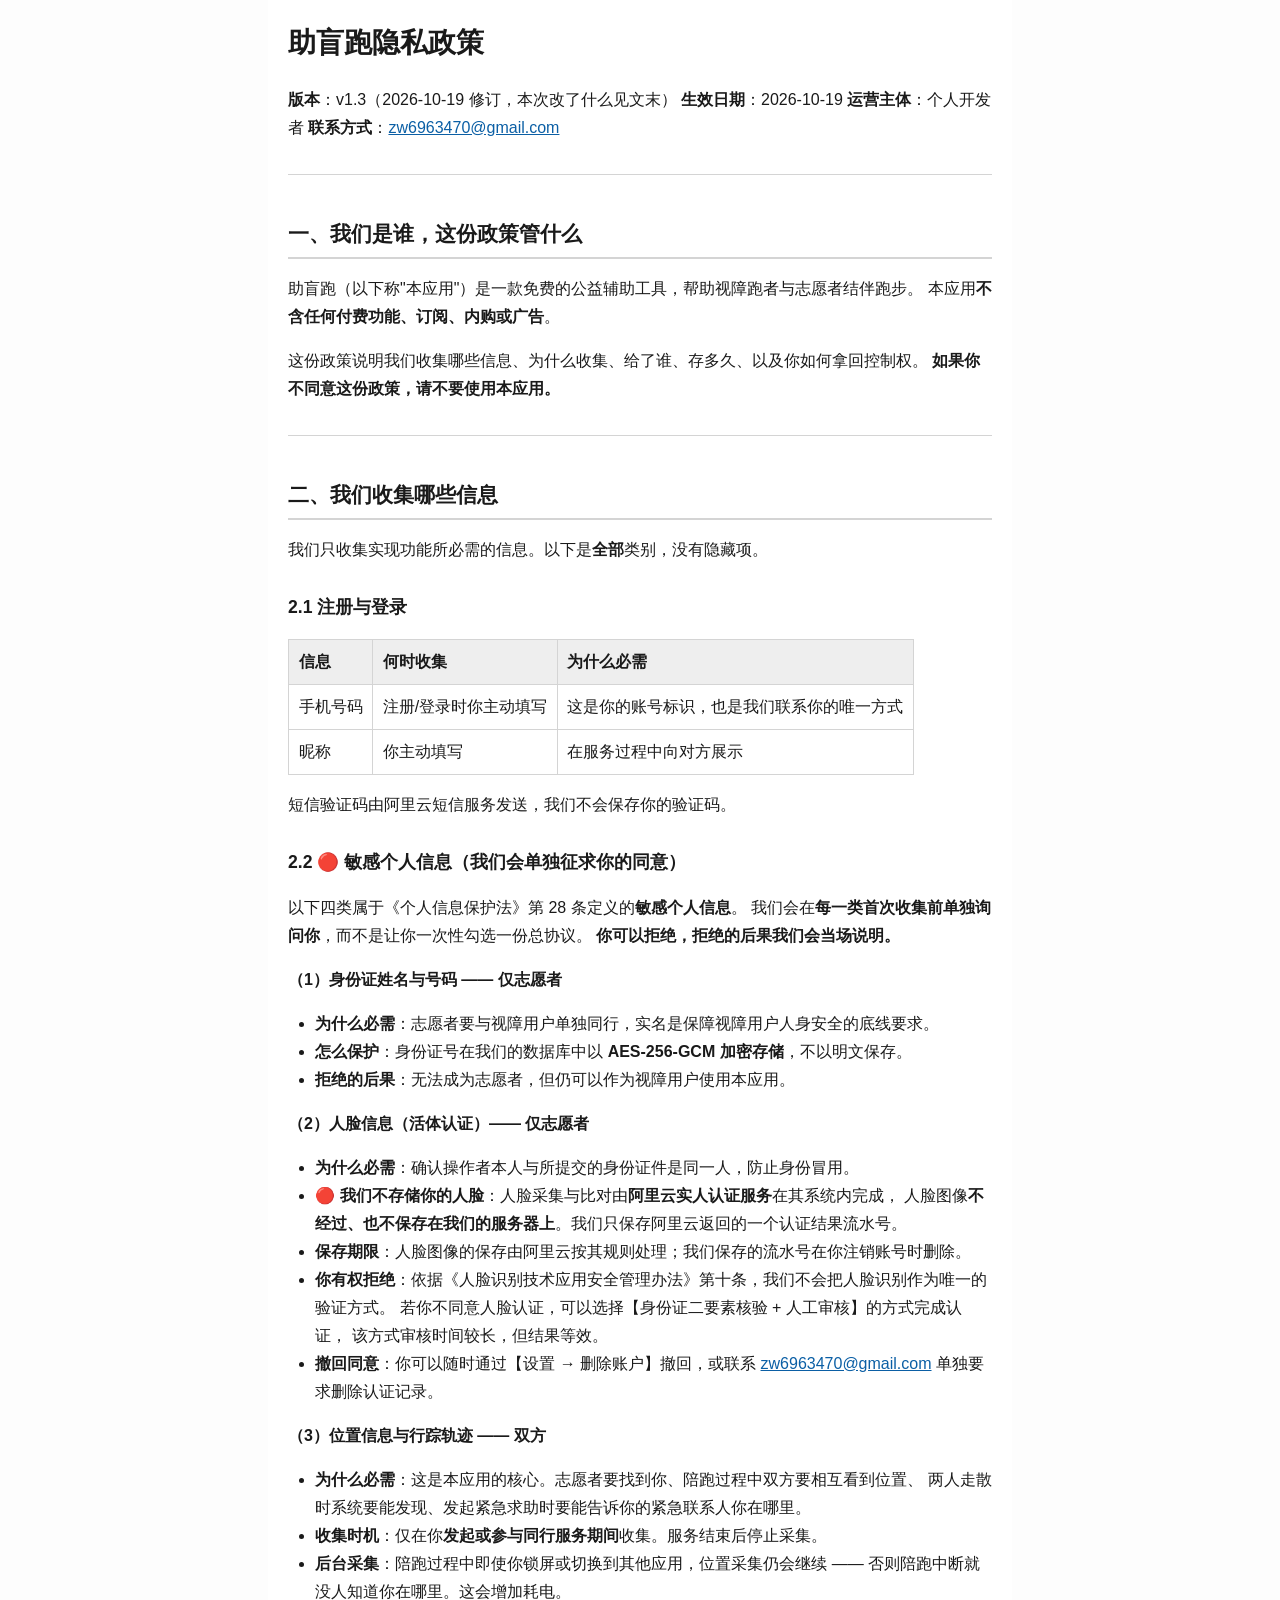
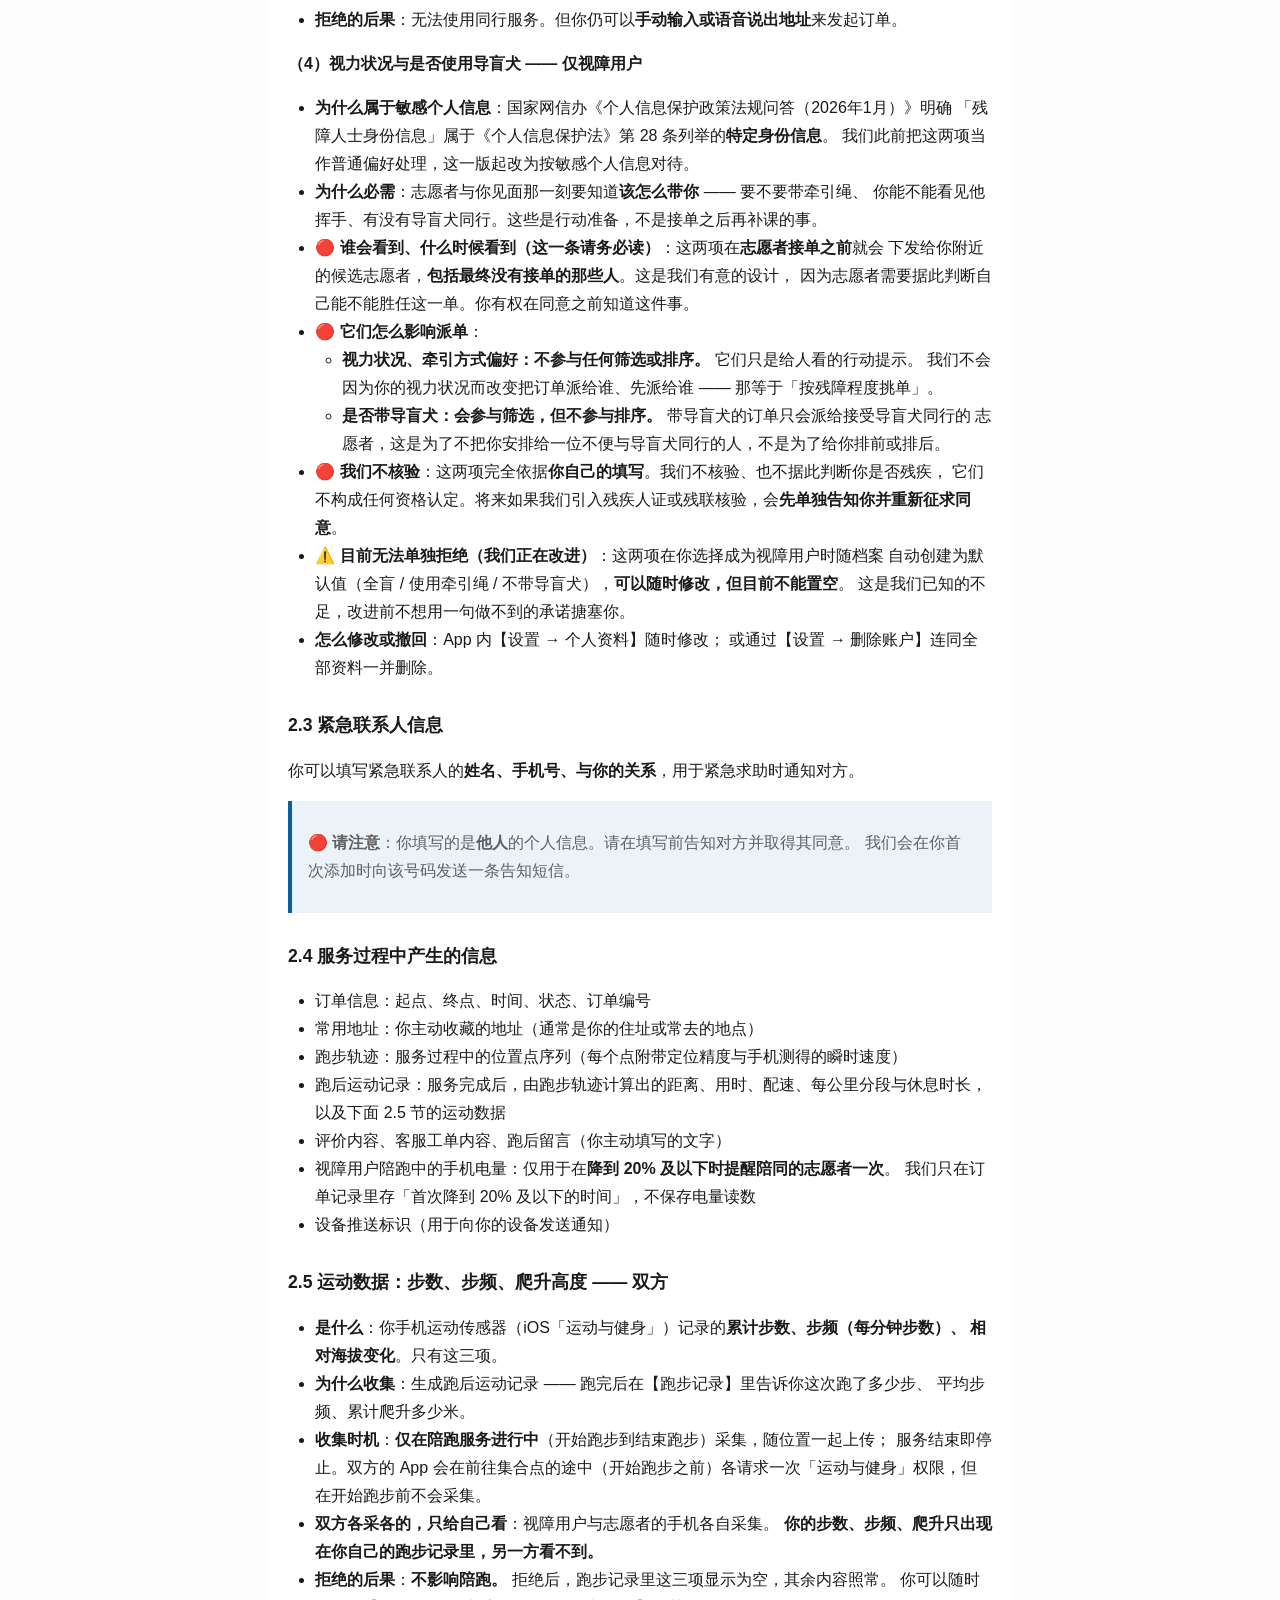
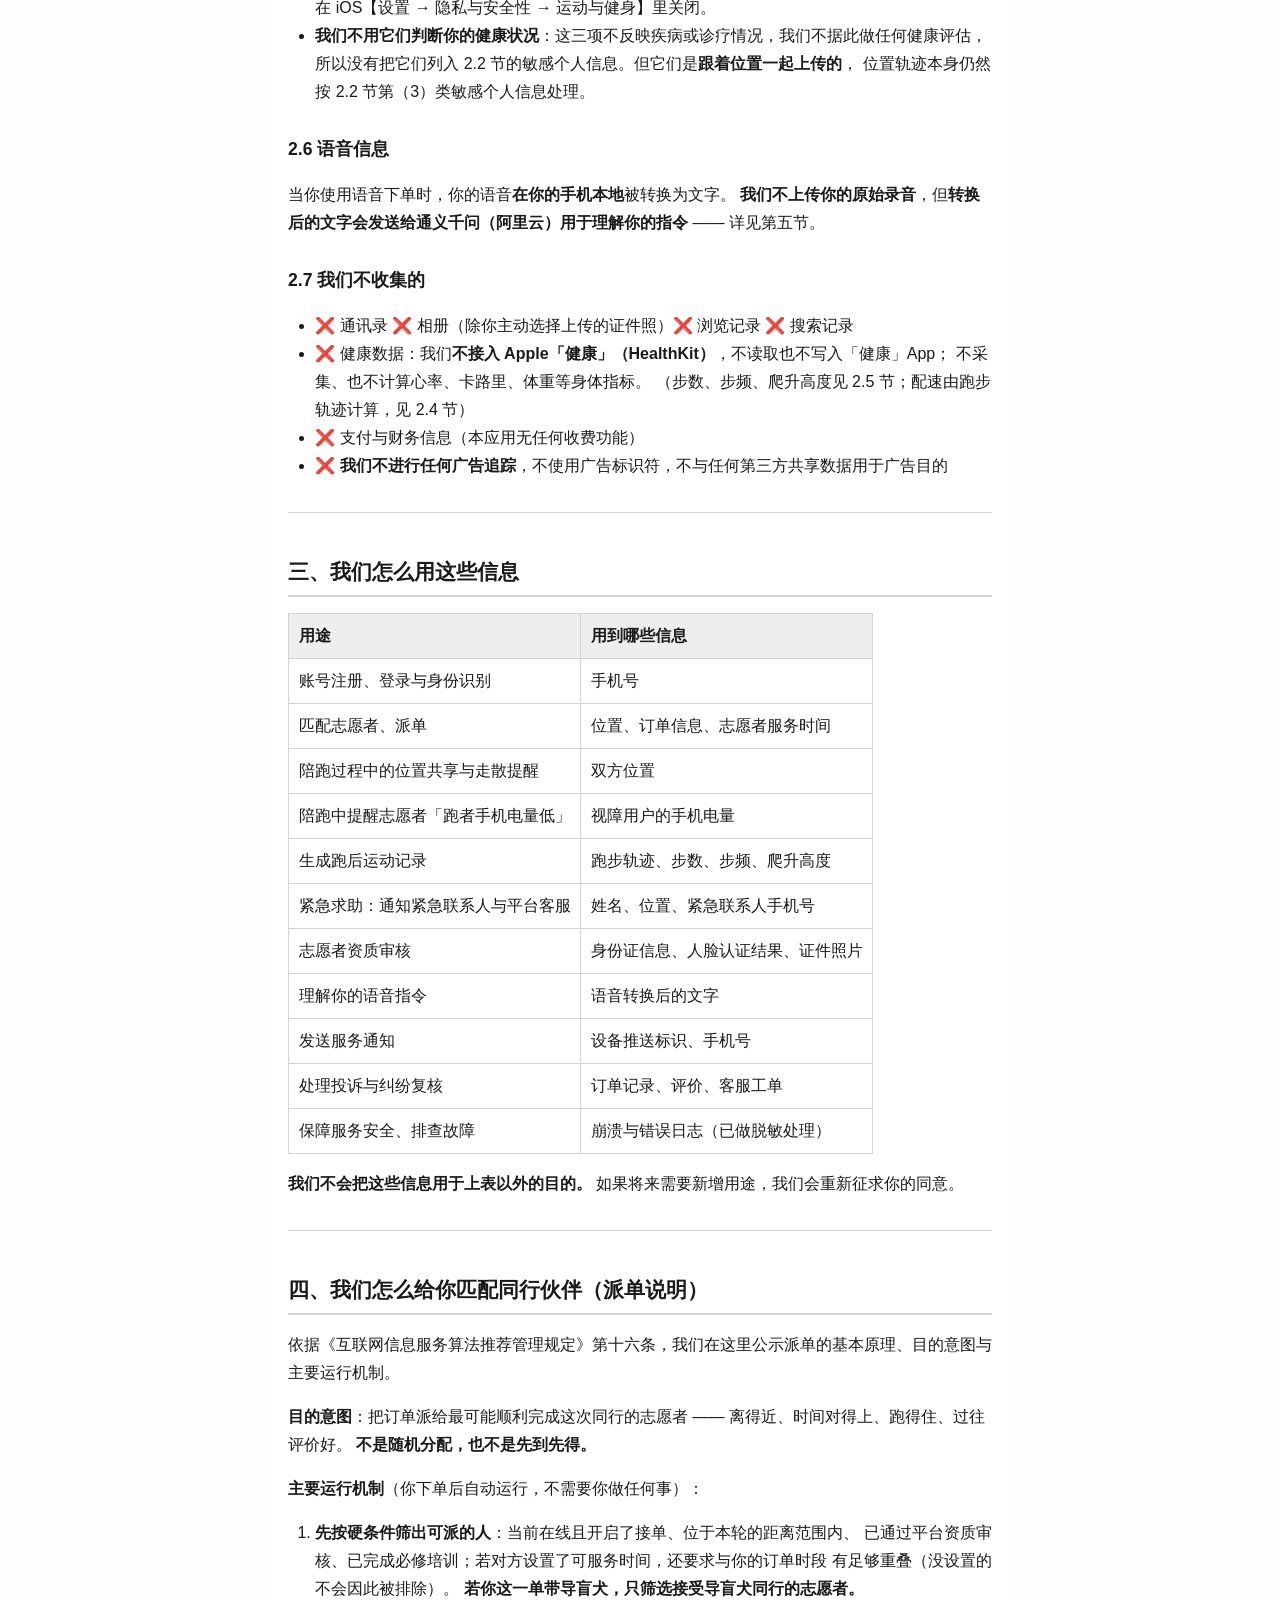
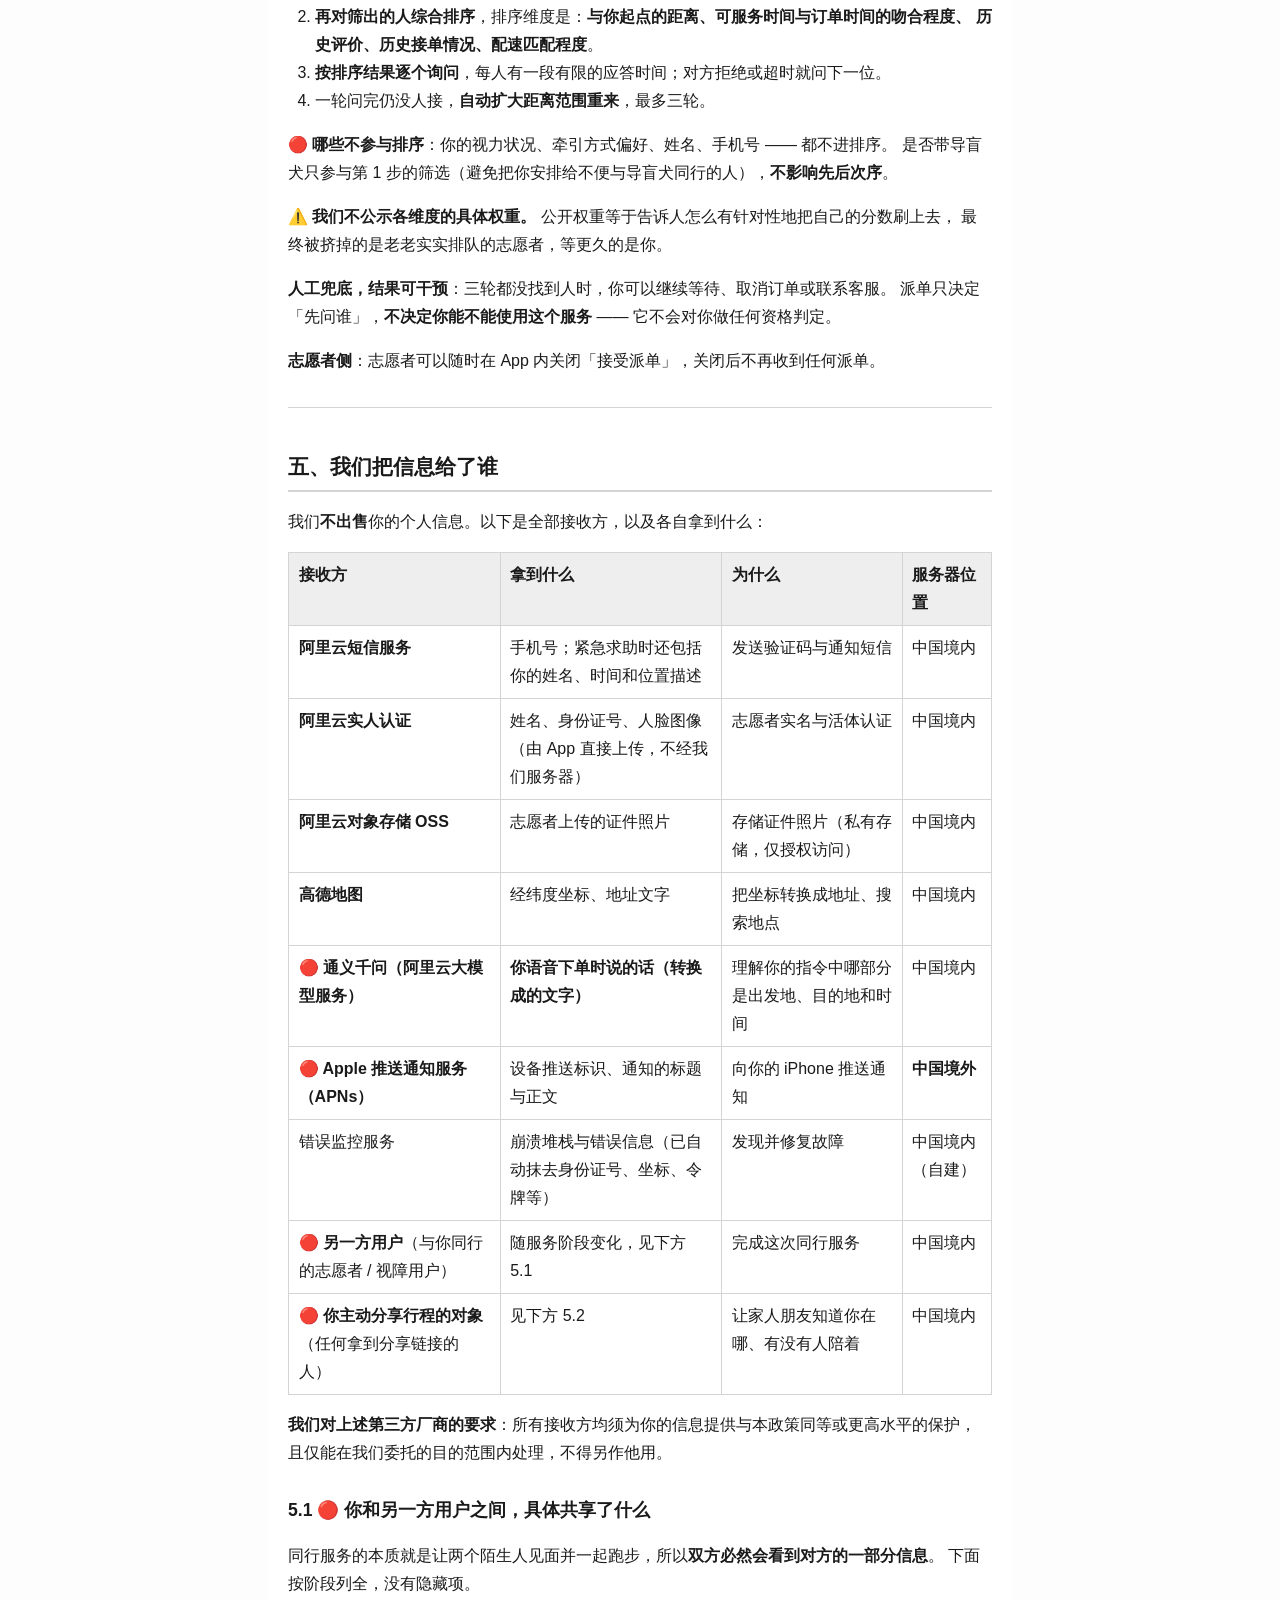
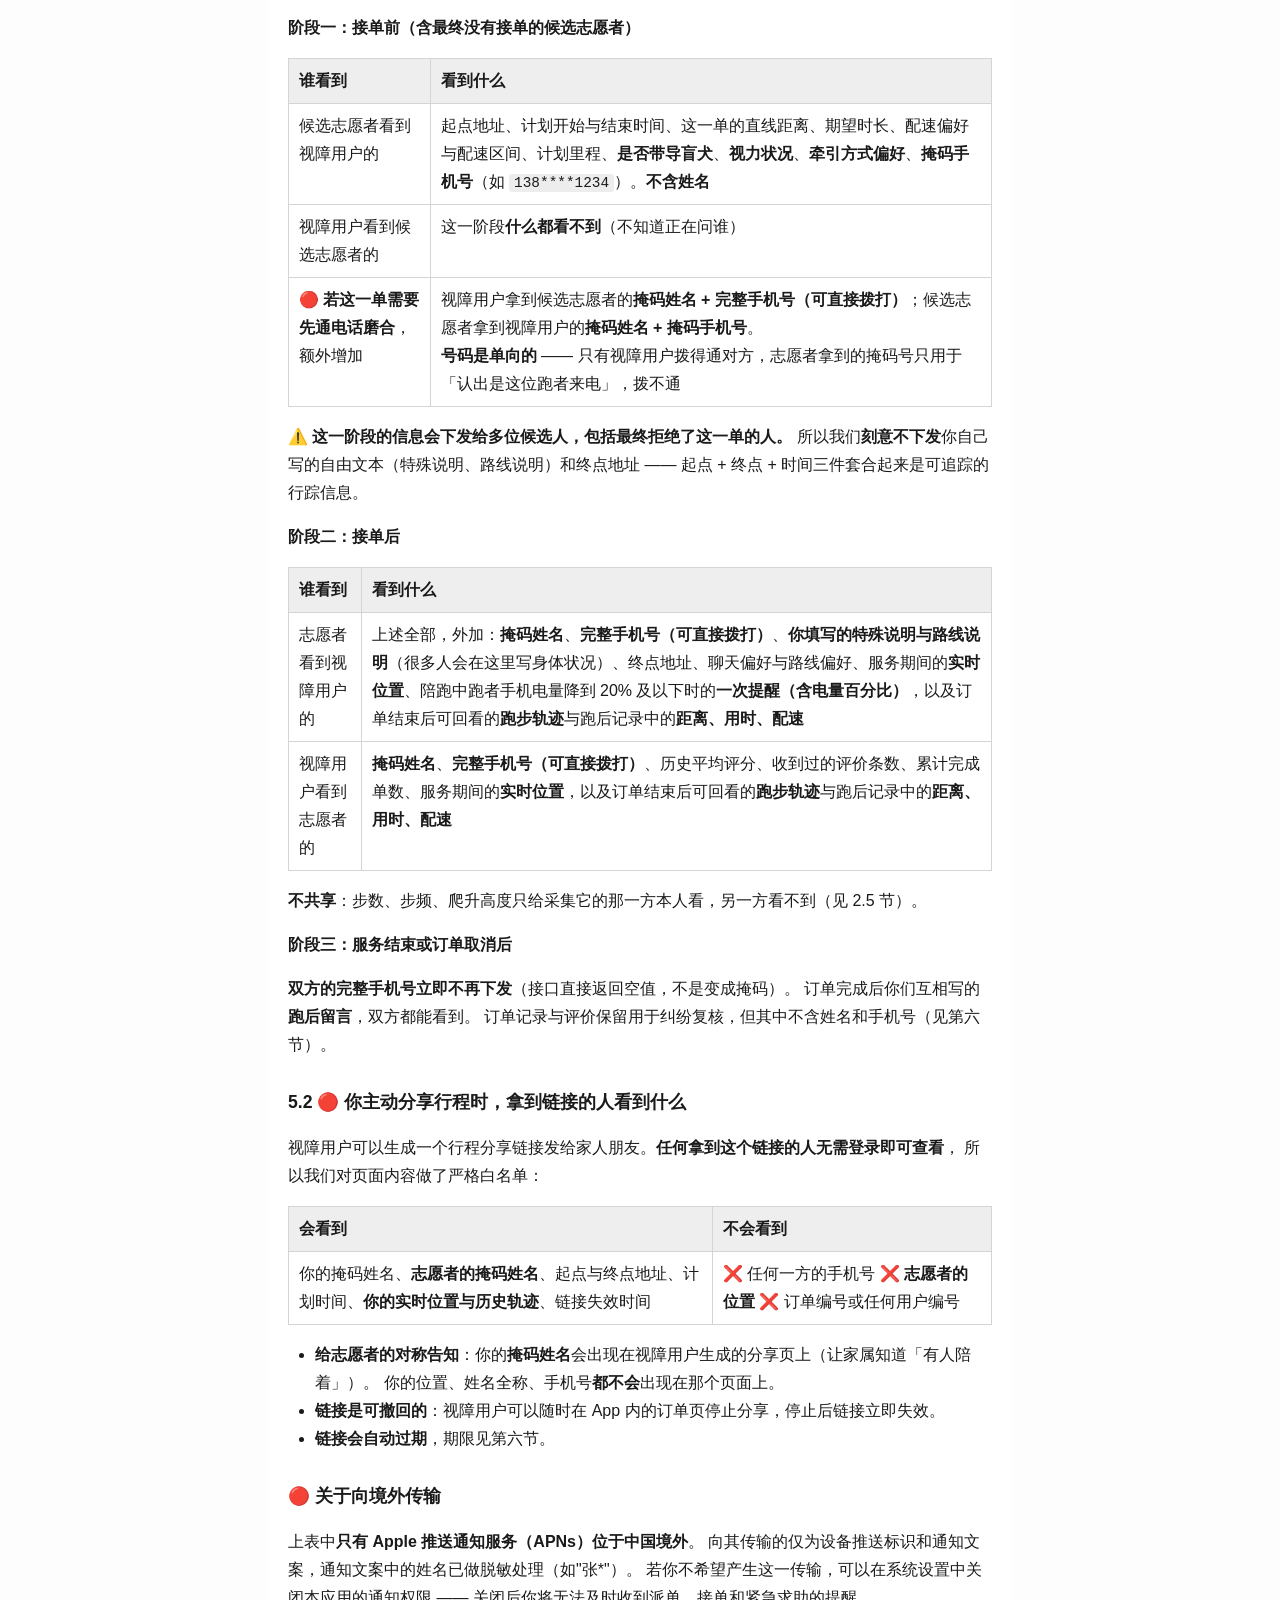
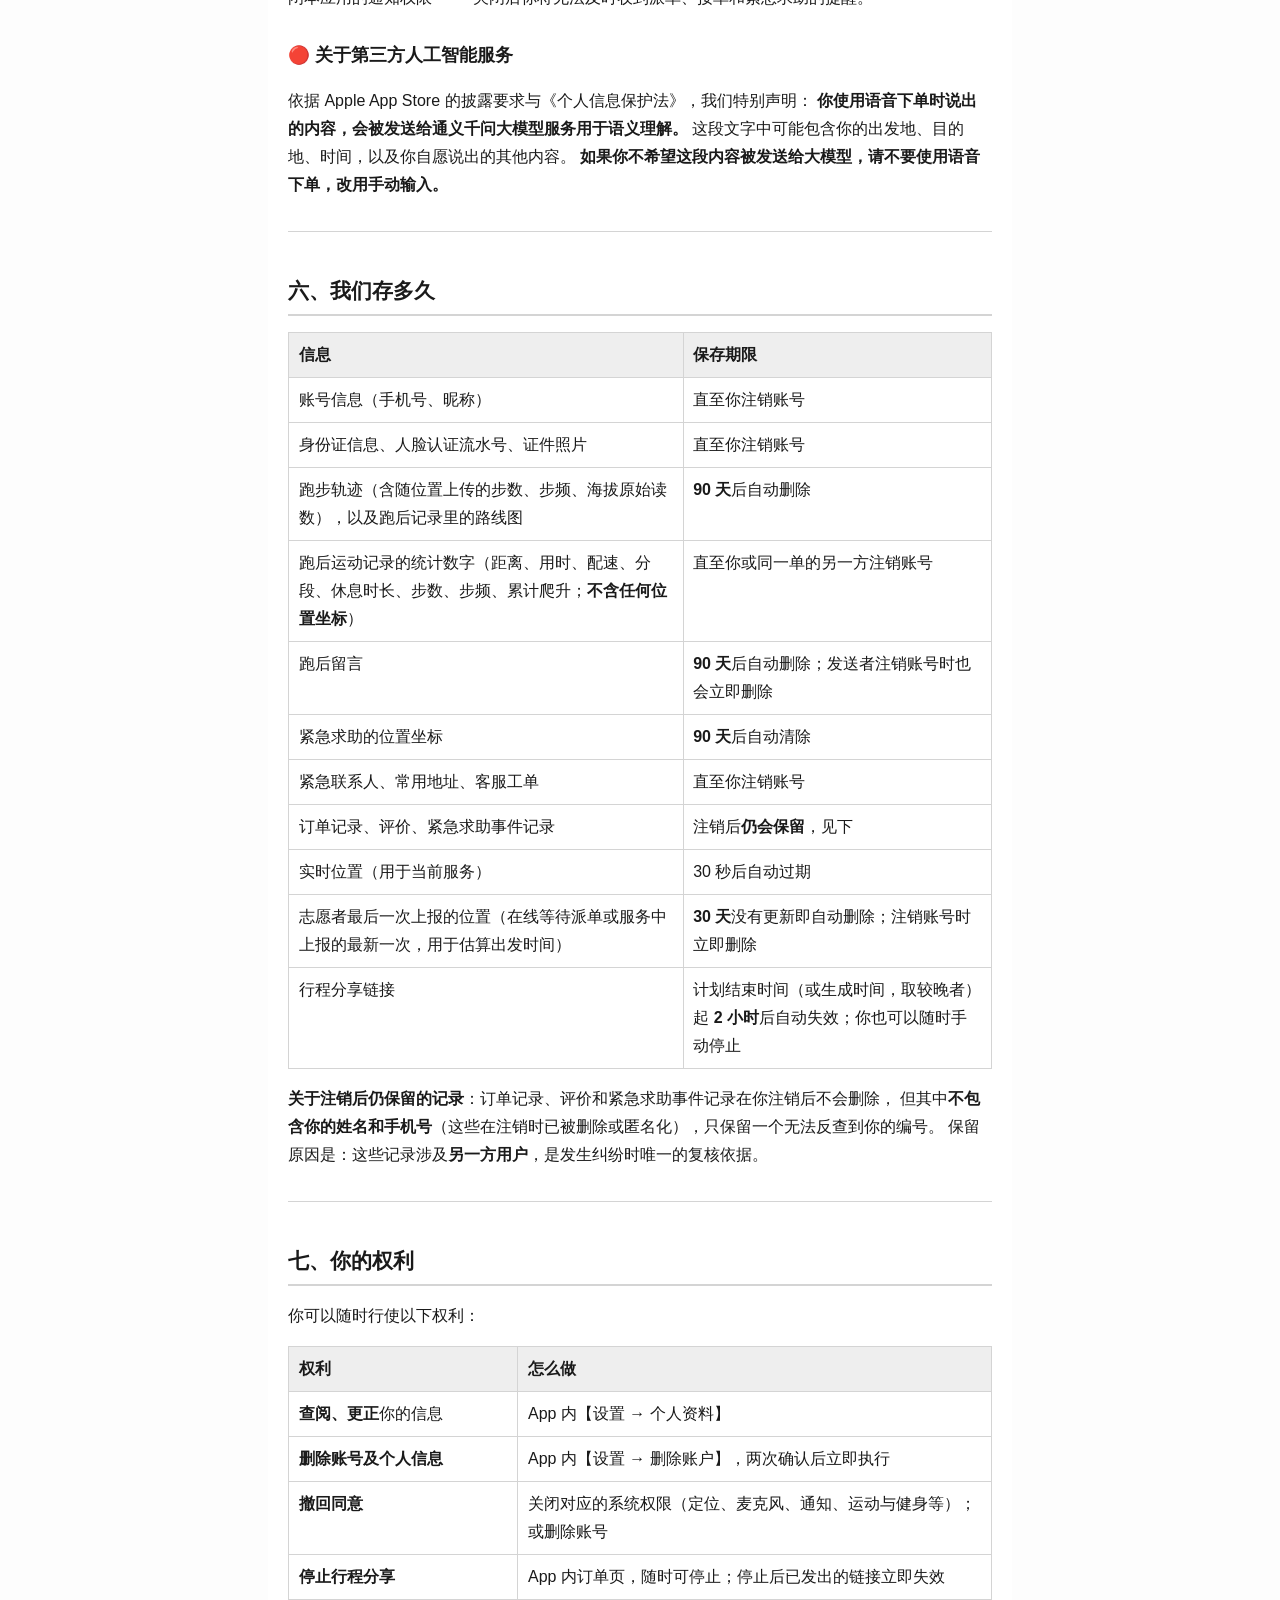
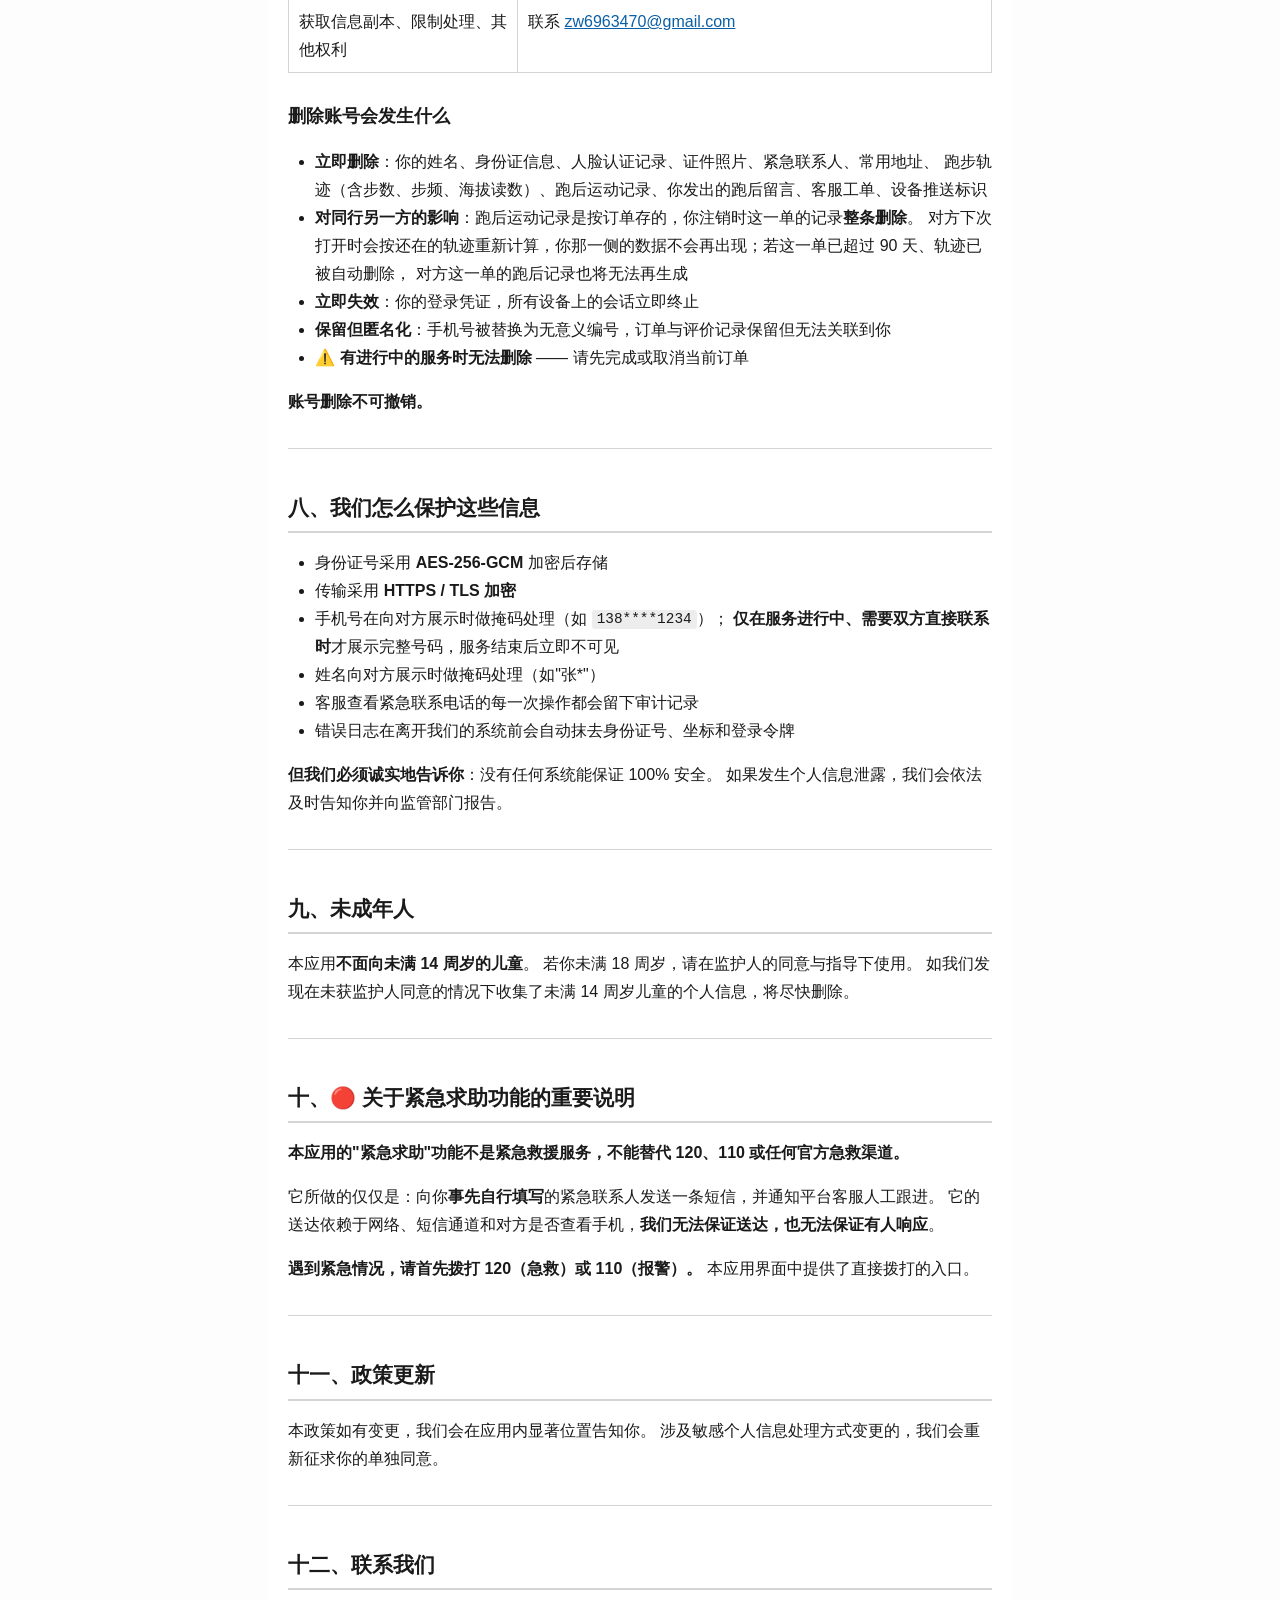
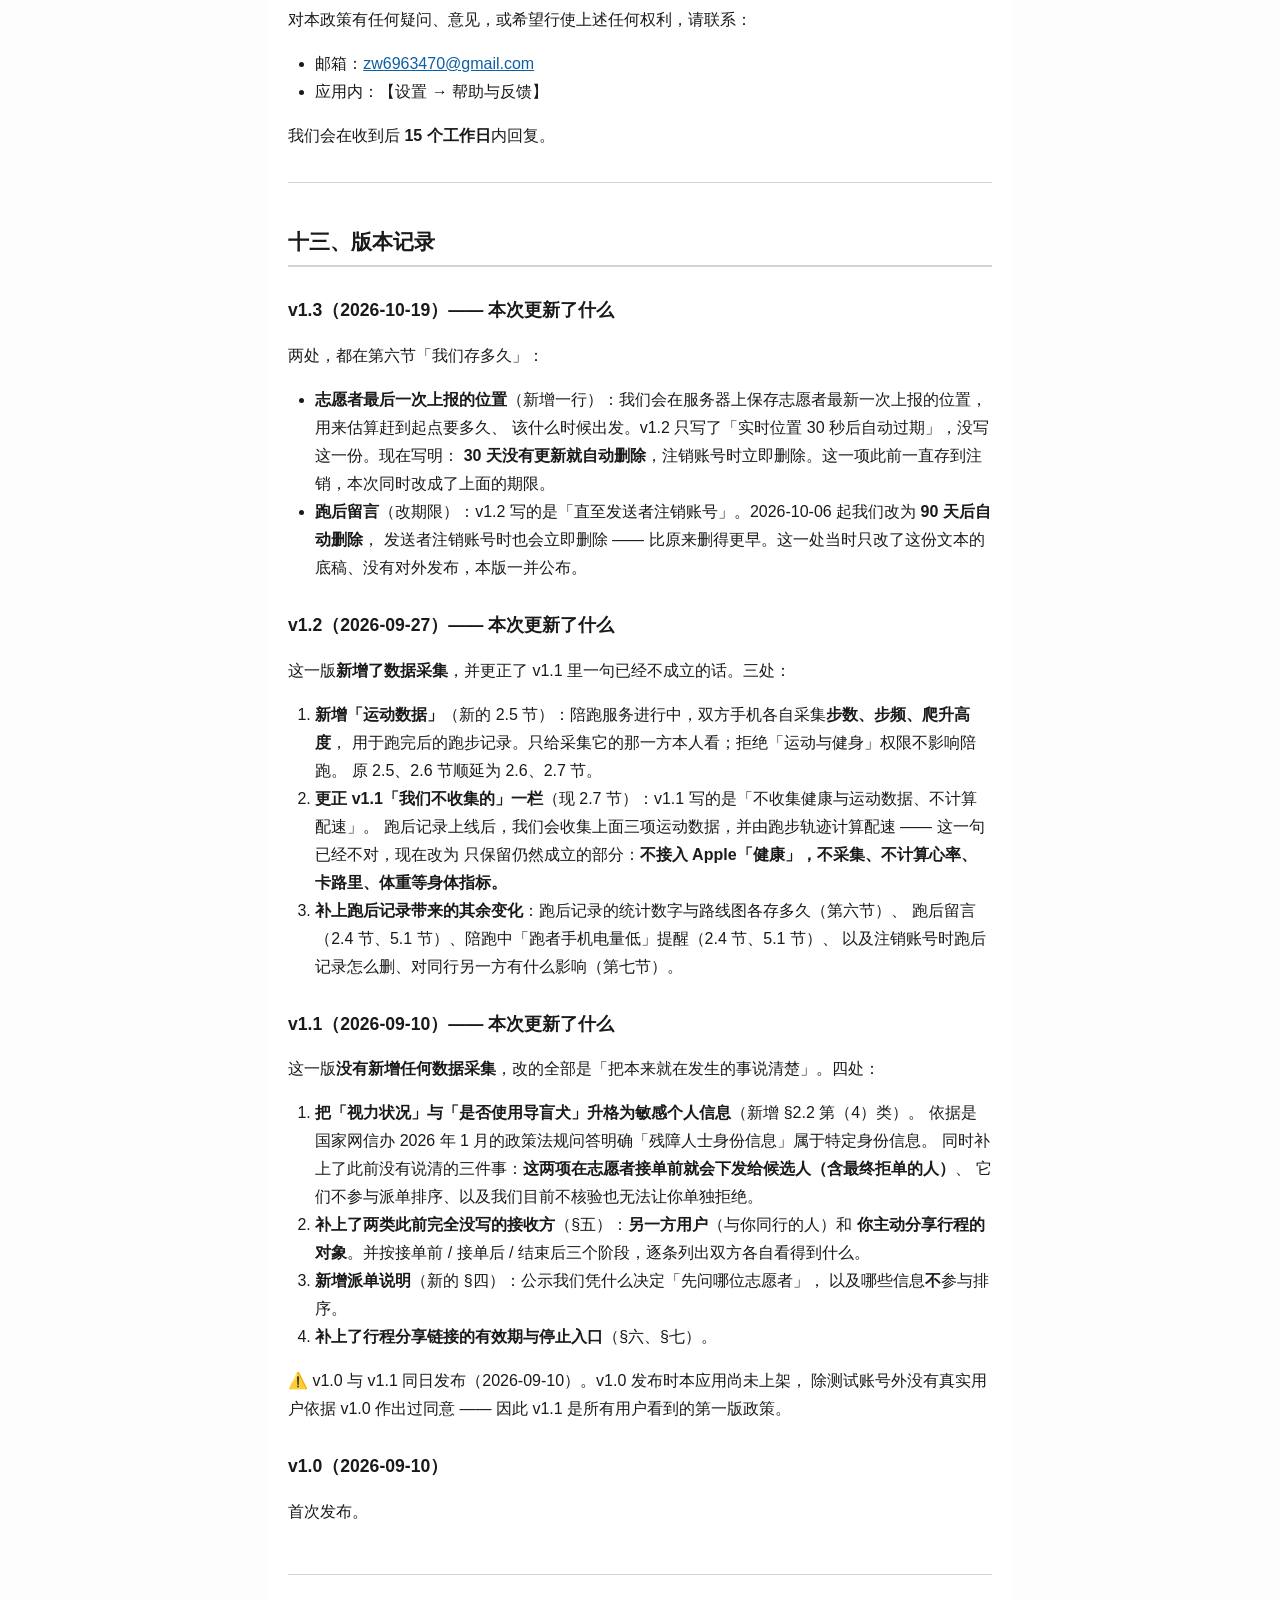
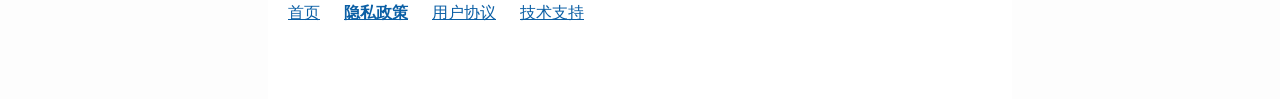
==== privacy-policy.html @ 0af665b4 "fix: 隐私政策与用户协议去掉重复 h1，加页脚站内导航 由后端 docs/legal/build-html.py 重新生成（Jayden23018/blind-run-backend#809、#8" ====
<!DOCTYPE html>
<html xmlns="http://www.w3.org/1999/xhtml" lang="zh-CN" xml:lang="zh-CN">
<head>
  <meta charset="utf-8" />
  <meta name="generator" content="pandoc 3.10" />
  <meta name="viewport" content="width=device-width, initial-scale=1.0, user-scalable=yes" />
  <title>助盲跑隐私政策</title>
  <style>
    /* Default styles provided by pandoc.
    ** See https://pandoc.org/MANUAL.html#variables-for-html for config info.
    */
    html {
      color: #1a1a1a;
      background-color: #fdfdfd;
    }
    body {
      margin: 0 auto;
      max-width: 36em;
      padding-left: 50px;
      padding-right: 50px;
      padding-top: 50px;
      padding-bottom: 50px;
      hyphens: auto;
      overflow-wrap: break-word;
      text-rendering: optimizeLegibility;
      font-kerning: normal;
    }
    @media (max-width: 600px) {
      body {
        font-size: 0.9em;
        padding: 12px;
      }
      h1 {
        font-size: 1.8em;
      }
    }
    @media print {
      html {
        background-color: white;
      }
      body {
        background-color: transparent;
        color: black;
        font-size: 12pt;
      }
      p, h2, h3 {
        orphans: 3;
        widows: 3;
      }
      h2, h3, h4 {
        page-break-after: avoid;
      }
    }
    p {
      margin: 1em 0;
    }
    a {
      color: #1a1a1a;
    }
    a:visited {
      color: #1a1a1a;
    }
    img {
      max-width: 100%;
    }
    svg {
      height: auto;
      max-width: 100%;
    }
    h1, h2, h3, h4, h5, h6 {
      margin-top: 1.4em;
    }
    h5, h6 {
      font-size: 1em;
      font-style: italic;
    }
    h6 {
      font-weight: normal;
    }
    ol, ul {
      padding-left: 1.7em;
      margin-top: 1em;
    }
    li > ol, li > ul {
      margin-top: 0;
    }
    blockquote {
      margin: 1em 0 1em 1.7em;
      padding-left: 1em;
      border-left: 2px solid #e6e6e6;
      color: #606060;
    }
    code {
      white-space: pre-wrap;
      font-family: Menlo, Monaco, Consolas, 'Lucida Console', monospace;
      font-size: 85%;
      margin: 0;
      hyphens: manual;
    }
    pre {
      margin: 1em 0;
      overflow: auto;
    }
    pre code {
      padding: 0;
      overflow: visible;
      overflow-wrap: normal;
    }
    .sourceCode {
     background-color: transparent;
     overflow: visible;
    }
    hr {
      border: none;
      border-top: 1px solid #1a1a1a;
      height: 1px;
      margin: 1em 0;
    }
    table {
      margin: 1em 0;
      border-collapse: collapse;
      width: 100%;
      overflow-x: auto;
      display: block;
      font-variant-numeric: lining-nums tabular-nums;
    }
    table caption {
      margin-bottom: 0.75em;
    }
    tbody {
      margin-top: 0.5em;
      border-top: 1px solid #1a1a1a;
      border-bottom: 1px solid #1a1a1a;
    }
    th {
      border-top: 1px solid #1a1a1a;
      padding: 0.25em 0.5em 0.25em 0.5em;
    }
    td {
      padding: 0.125em 0.5em 0.25em 0.5em;
    }
    header {
      margin-bottom: 4em;
      text-align: center;
    }
    #TOC li {
      list-style: none;
    }
    #TOC ul {
      padding-left: 1.3em;
    }
    #TOC > ul {
      padding-left: 0;
    }
    #TOC a:not(:hover) {
      text-decoration: none;
    }
    span.smallcaps{font-variant: small-caps;}
    div.columns{display: flex; gap: 1.5em;}
    div.column{flex: auto;}
    @media screen {
    div.columns{gap: min(4vw, 1.5em);}
    div.column{overflow-x: auto;}
    }
    div.hanging-indent{margin-left: 1.5em; text-indent: -1.5em;}
    /* The extra [class] is a hack that increases specificity enough to
       override a similar rule in reveal.js */
    ul.task-list[class]{list-style: none;}
    ul.task-list li input[type="checkbox"] {
      font-size: inherit;
      width: 0.8em;
      margin: 0 0.8em 0.2em -1.6em;
      vertical-align: middle;
    }
    .display.math{display: block; text-align: center; margin: 0.5rem auto;}
  </style>
  <style>
  :root { color-scheme: light dark; --fg:#1a1a1a; --bg:#fff; --muted:#4a4a4a; --line:#d4d4d4; --accent:#0b5fa5; }
  @media (prefers-color-scheme: dark) {
    :root { --fg:#e8e8e8; --bg:#141414; --muted:#b0b0b0; --line:#3a3a3a; --accent:#6db3f2; }
  }
  html { -webkit-text-size-adjust: 100%; }
  body {
    margin: 0 auto; padding: 1.5rem 1.25rem 4rem; max-width: 44rem;
    font: 1rem/1.75 -apple-system, BlinkMacSystemFont, "PingFang SC", "Hiragino Sans GB", sans-serif;
    color: var(--fg); background: var(--bg); word-wrap: break-word;
  }
  h1 { font-size: 1.75rem; line-height: 1.35; margin: 0 0 1.5rem; }
  h2 { font-size: 1.3rem; margin: 2.5rem 0 .75rem; padding-bottom: .3rem; border-bottom: 2px solid var(--line); }
  h3 { font-size: 1.1rem; margin: 1.75rem 0 .5rem; }
  a { color: var(--accent); }
  table { width: 100%; border-collapse: collapse; margin: 1rem 0; display: block; overflow-x: auto; }
  th, td { border: 1px solid var(--line); padding: .5rem .6rem; text-align: left; vertical-align: top; }
  th { background: color-mix(in srgb, var(--fg) 7%, transparent); }
  blockquote { margin: 1rem 0; padding: .75rem 1rem; border-left: 4px solid var(--accent);
               background: color-mix(in srgb, var(--accent) 8%, transparent); }
  code { font-size: .9em; padding: .1em .35em; border-radius: 3px;
         background: color-mix(in srgb, var(--fg) 8%, transparent); }
  hr { border: 0; border-top: 1px solid var(--line); margin: 2rem 0; }
  strong { font-weight: 600; }
  .site-footer { margin-top: 3rem; padding-top: 1rem; border-top: 1px solid var(--line); }
  .site-footer ul { list-style: none; margin: 0; padding: 0; display: flex; flex-wrap: wrap; gap: 0 1.5rem; }
  .site-footer a { display: inline-block; padding: .5rem 0; }  /* 行高 + 上下内边距 ≈ 44pt 点按区域 */
  .site-footer a[aria-current="page"] { font-weight: 600; }
  </style>
  <meta name="viewport" content="width=device-width, initial-scale=1">
</head>
<body>
<h1 id="助盲跑隐私政策">助盲跑隐私政策</h1>
<p><strong>版本</strong>：v1.3（2026-10-19 修订，本次改了什么见文末）
<strong>生效日期</strong>：2026-10-19
<strong>运营主体</strong>：个人开发者 <strong>联系方式</strong>：<a
href="mailto:zw6963470@gmail.com">zw6963470@gmail.com</a></p>
<hr />
<h2 id="一我们是谁这份政策管什么">一、我们是谁，这份政策管什么</h2>
<p>助盲跑（以下称"本应用"）是一款免费的公益辅助工具，帮助视障跑者与志愿者结伴跑步。
本应用<strong>不含任何付费功能、订阅、内购或广告</strong>。</p>
<p>这份政策说明我们收集哪些信息、为什么收集、给了谁、存多久、以及你如何拿回控制权。
<strong>如果你不同意这份政策，请不要使用本应用。</strong></p>
<hr />
<h2 id="二我们收集哪些信息">二、我们收集哪些信息</h2>
<p>我们只收集实现功能所必需的信息。以下是<strong>全部</strong>类别，没有隐藏项。</p>
<h3 id="21-注册与登录">2.1 注册与登录</h3>
<table>
<thead>
<tr>
<th>信息</th>
<th>何时收集</th>
<th>为什么必需</th>
</tr>
</thead>
<tbody>
<tr>
<td>手机号码</td>
<td>注册/登录时你主动填写</td>
<td>这是你的账号标识，也是我们联系你的唯一方式</td>
</tr>
<tr>
<td>昵称</td>
<td>你主动填写</td>
<td>在服务过程中向对方展示</td>
</tr>
</tbody>
</table>
<p>短信验证码由阿里云短信服务发送，我们不会保存你的验证码。</p>
<h3 id="22-red_circle-敏感个人信息我们会单独征求你的同意">2.2 🔴
敏感个人信息（我们会单独征求你的同意）</h3>
<p>以下四类属于《个人信息保护法》第 28
条定义的<strong>敏感个人信息</strong>。
我们会在<strong>每一类首次收集前单独询问你</strong>，而不是让你一次性勾选一份总协议。
<strong>你可以拒绝，拒绝的后果我们会当场说明。</strong></p>
<p><strong>（1）身份证姓名与号码 —— 仅志愿者</strong></p>
<ul>
<li><strong>为什么必需</strong>：志愿者要与视障用户单独同行，实名是保障视障用户人身安全的底线要求。</li>
<li><strong>怎么保护</strong>：身份证号在我们的数据库中以
<strong>AES-256-GCM 加密存储</strong>，不以明文保存。</li>
<li><strong>拒绝的后果</strong>：无法成为志愿者，但仍可以作为视障用户使用本应用。</li>
</ul>
<p><strong>（2）人脸信息（活体认证）—— 仅志愿者</strong></p>
<ul>
<li><strong>为什么必需</strong>：确认操作者本人与所提交的身份证件是同一人，防止身份冒用。</li>
<li><strong>🔴
我们不存储你的人脸</strong>：人脸采集与比对由<strong>阿里云实人认证服务</strong>在其系统内完成，
人脸图像<strong>不经过、也不保存在我们的服务器上</strong>。我们只保存阿里云返回的一个认证结果流水号。</li>
<li><strong>保存期限</strong>：人脸图像的保存由阿里云按其规则处理；我们保存的流水号在你注销账号时删除。</li>
<li><strong>你有权拒绝</strong>：依据《人脸识别技术应用安全管理办法》第十条，我们不会把人脸识别作为唯一的验证方式。
若你不同意人脸认证，可以选择【身份证二要素核验 +
人工审核】的方式完成认证， 该方式审核时间较长，但结果等效。</li>
<li><strong>撤回同意</strong>：你可以随时通过【设置 →
删除账户】撤回，或联系 <a
href="mailto:zw6963470@gmail.com">zw6963470@gmail.com</a>
单独要求删除认证记录。</li>
</ul>
<p><strong>（3）位置信息与行踪轨迹 —— 双方</strong></p>
<ul>
<li><strong>为什么必需</strong>：这是本应用的核心。志愿者要找到你、陪跑过程中双方要相互看到位置、
两人走散时系统要能发现、发起紧急求助时要能告诉你的紧急联系人你在哪里。</li>
<li><strong>收集时机</strong>：仅在你<strong>发起或参与同行服务期间</strong>收集。服务结束后停止采集。</li>
<li><strong>后台采集</strong>：陪跑过程中即使你锁屏或切换到其他应用，位置采集仍会继续
—— 否则陪跑中断就没人知道你在哪里。这会增加耗电。</li>
<li><strong>拒绝的后果</strong>：无法使用同行服务。但你仍可以<strong>手动输入或语音说出地址</strong>来发起订单。</li>
</ul>
<p><strong>（4）视力状况与是否使用导盲犬 —— 仅视障用户</strong></p>
<ul>
<li><strong>为什么属于敏感个人信息</strong>：国家网信办《个人信息保护政策法规问答（2026年1月）》明确
「残障人士身份信息」属于《个人信息保护法》第 28
条列举的<strong>特定身份信息</strong>。
我们此前把这两项当作普通偏好处理，这一版起改为按敏感个人信息对待。</li>
<li><strong>为什么必需</strong>：志愿者与你见面那一刻要知道<strong>该怎么带你</strong>
—— 要不要带牵引绳、
你能不能看见他挥手、有没有导盲犬同行。这些是行动准备，不是接单之后再补课的事。</li>
<li><strong>🔴
谁会看到、什么时候看到（这一条请务必读）</strong>：这两项在<strong>志愿者接单之前</strong>就会
下发给你附近的候选志愿者，<strong>包括最终没有接单的那些人</strong>。这是我们有意的设计，
因为志愿者需要据此判断自己能不能胜任这一单。你有权在同意之前知道这件事。</li>
<li><strong>🔴 它们怎么影响派单</strong>：
<ul>
<li><strong>视力状况、牵引方式偏好：不参与任何筛选或排序。</strong>
它们只是给人看的行动提示。
我们不会因为你的视力状况而改变把订单派给谁、先派给谁 ——
那等于「按残障程度挑单」。</li>
<li><strong>是否带导盲犬：会参与筛选，但不参与排序。</strong>
带导盲犬的订单只会派给接受导盲犬同行的
志愿者，这是为了不把你安排给一位不便与导盲犬同行的人，不是为了给你排前或排后。</li>
</ul></li>
<li><strong>🔴
我们不核验</strong>：这两项完全依据<strong>你自己的填写</strong>。我们不核验、也不据此判断你是否残疾，
它们不构成任何资格认定。将来如果我们引入残疾人证或残联核验，会<strong>先单独告知你并重新征求同意</strong>。</li>
<li><strong>⚠️
目前无法单独拒绝（我们正在改进）</strong>：这两项在你选择成为视障用户时随档案
自动创建为默认值（全盲 / 使用牵引绳 /
不带导盲犬），<strong>可以随时修改，但目前不能置空</strong>。
这是我们已知的不足，改进前不想用一句做不到的承诺搪塞你。</li>
<li><strong>怎么修改或撤回</strong>：App 内【设置 → 个人资料】随时修改；
或通过【设置 → 删除账户】连同全部资料一并删除。</li>
</ul>
<h3 id="23-紧急联系人信息">2.3 紧急联系人信息</h3>
<p>你可以填写紧急联系人的<strong>姓名、手机号、与你的关系</strong>，用于紧急求助时通知对方。</p>
<blockquote>
<p>🔴
<strong>请注意</strong>：你填写的是<strong>他人</strong>的个人信息。请在填写前告知对方并取得其同意。
我们会在你首次添加时向该号码发送一条告知短信。</p>
</blockquote>
<h3 id="24-服务过程中产生的信息">2.4 服务过程中产生的信息</h3>
<ul>
<li>订单信息：起点、终点、时间、状态、订单编号</li>
<li>常用地址：你主动收藏的地址（通常是你的住址或常去的地点）</li>
<li>跑步轨迹：服务过程中的位置点序列（每个点附带定位精度与手机测得的瞬时速度）</li>
<li>跑后运动记录：服务完成后，由跑步轨迹计算出的距离、用时、配速、每公里分段与休息时长，
以及下面 2.5 节的运动数据</li>
<li>评价内容、客服工单内容、跑后留言（你主动填写的文字）</li>
<li>视障用户陪跑中的手机电量：仅用于在<strong>降到 20%
及以下时提醒陪同的志愿者一次</strong>。 我们只在订单记录里存「首次降到
20% 及以下的时间」，不保存电量读数</li>
<li>设备推送标识（用于向你的设备发送通知）</li>
</ul>
<h3 id="25-运动数据步数步频爬升高度--双方">2.5
运动数据：步数、步频、爬升高度 —— 双方</h3>
<ul>
<li><strong>是什么</strong>：你手机运动传感器（iOS「运动与健身」）记录的<strong>累计步数、步频（每分钟步数）、
相对海拔变化</strong>。只有这三项。</li>
<li><strong>为什么收集</strong>：生成跑后运动记录 ——
跑完后在【跑步记录】里告诉你这次跑了多少步、
平均步频、累计爬升多少米。</li>
<li><strong>收集时机</strong>：<strong>仅在陪跑服务进行中</strong>（开始跑步到结束跑步）采集，随位置一起上传；
服务结束即停止。双方的 App
会在前往集合点的途中（开始跑步之前）各请求一次「运动与健身」权限，但在开始跑步前不会采集。</li>
<li><strong>双方各采各的，只给自己看</strong>：视障用户与志愿者的手机各自采集。
<strong>你的步数、步频、爬升只出现在你自己的跑步记录里，另一方看不到。</strong></li>
<li><strong>拒绝的后果</strong>：<strong>不影响陪跑。</strong>
拒绝后，跑步记录里这三项显示为空，其余内容照常。 你可以随时在 iOS【设置
→ 隐私与安全性 → 运动与健身】里关闭。</li>
<li><strong>我们不用它们判断你的健康状况</strong>：这三项不反映疾病或诊疗情况，我们不据此做任何健康评估，
所以没有把它们列入 2.2
节的敏感个人信息。但它们是<strong>跟着位置一起上传的</strong>，
位置轨迹本身仍然按 2.2 节第（3）类敏感个人信息处理。</li>
</ul>
<h3 id="26-语音信息">2.6 语音信息</h3>
<p>当你使用语音下单时，你的语音<strong>在你的手机本地</strong>被转换为文字。
<strong>我们不上传你的原始录音</strong>，但<strong>转换后的文字会发送给通义千问（阿里云）用于理解你的指令</strong>
—— 详见第五节。</p>
<h3 id="27-我们不收集的">2.7 我们<strong>不</strong>收集的</h3>
<ul>
<li>❌ 通讯录 ❌ 相册（除你主动选择上传的证件照）❌ 浏览记录 ❌
搜索记录</li>
<li>❌ 健康数据：我们<strong>不接入
Apple「健康」（HealthKit）</strong>，不读取也不写入「健康」App；
不采集、也不计算心率、卡路里、体重等身体指标。 （步数、步频、爬升高度见
2.5 节；配速由跑步轨迹计算，见 2.4 节）</li>
<li>❌ 支付与财务信息（本应用无任何收费功能）</li>
<li>❌
<strong>我们不进行任何广告追踪</strong>，不使用广告标识符，不与任何第三方共享数据用于广告目的</li>
</ul>
<hr />
<h2 id="三我们怎么用这些信息">三、我们怎么用这些信息</h2>
<table>
<thead>
<tr>
<th>用途</th>
<th>用到哪些信息</th>
</tr>
</thead>
<tbody>
<tr>
<td>账号注册、登录与身份识别</td>
<td>手机号</td>
</tr>
<tr>
<td>匹配志愿者、派单</td>
<td>位置、订单信息、志愿者服务时间</td>
</tr>
<tr>
<td>陪跑过程中的位置共享与走散提醒</td>
<td>双方位置</td>
</tr>
<tr>
<td>陪跑中提醒志愿者「跑者手机电量低」</td>
<td>视障用户的手机电量</td>
</tr>
<tr>
<td>生成跑后运动记录</td>
<td>跑步轨迹、步数、步频、爬升高度</td>
</tr>
<tr>
<td>紧急求助：通知紧急联系人与平台客服</td>
<td>姓名、位置、紧急联系人手机号</td>
</tr>
<tr>
<td>志愿者资质审核</td>
<td>身份证信息、人脸认证结果、证件照片</td>
</tr>
<tr>
<td>理解你的语音指令</td>
<td>语音转换后的文字</td>
</tr>
<tr>
<td>发送服务通知</td>
<td>设备推送标识、手机号</td>
</tr>
<tr>
<td>处理投诉与纠纷复核</td>
<td>订单记录、评价、客服工单</td>
</tr>
<tr>
<td>保障服务安全、排查故障</td>
<td>崩溃与错误日志（已做脱敏处理）</td>
</tr>
</tbody>
</table>
<p><strong>我们不会把这些信息用于上表以外的目的。</strong>
如果将来需要新增用途，我们会重新征求你的同意。</p>
<hr />
<h2
id="四我们怎么给你匹配同行伙伴派单说明">四、我们怎么给你匹配同行伙伴（派单说明）</h2>
<p>依据《互联网信息服务算法推荐管理规定》第十六条，我们在这里公示派单的基本原理、目的意图与主要运行机制。</p>
<p><strong>目的意图</strong>：把订单派给最可能顺利完成这次同行的志愿者
—— 离得近、时间对得上、跑得住、过往评价好。
<strong>不是随机分配，也不是先到先得。</strong></p>
<p><strong>主要运行机制</strong>（你下单后自动运行，不需要你做任何事）：</p>
<ol type="1">
<li><strong>先按硬条件筛出可派的人</strong>：当前在线且开启了接单、位于本轮的距离范围内、
已通过平台资质审核、已完成必修培训；若对方设置了可服务时间，还要求与你的订单时段
有足够重叠（没设置的不会因此被排除）。
<strong>若你这一单带导盲犬，只筛选接受导盲犬同行的志愿者。</strong></li>
<li><strong>再对筛出的人综合排序</strong>，排序维度是：<strong>与你起点的距离、可服务时间与订单时间的吻合程度、
历史评价、历史接单情况、配速匹配程度</strong>。</li>
<li><strong>按排序结果逐个询问</strong>，每人有一段有限的应答时间；对方拒绝或超时就问下一位。</li>
<li>一轮问完仍没人接，<strong>自动扩大距离范围重来</strong>，最多三轮。</li>
</ol>
<p><strong>🔴
哪些不参与排序</strong>：你的视力状况、牵引方式偏好、姓名、手机号 ——
都不进排序。 是否带导盲犬只参与第 1
步的筛选（避免把你安排给不便与导盲犬同行的人），<strong>不影响先后次序</strong>。</p>
<p><strong>⚠️ 我们不公示各维度的具体权重。</strong>
公开权重等于告诉人怎么有针对性地把自己的分数刷上去，
最终被挤掉的是老老实实排队的志愿者，等更久的是你。</p>
<p><strong>人工兜底，结果可干预</strong>：三轮都没找到人时，你可以继续等待、取消订单或联系客服。
派单只决定「先问谁」，<strong>不决定你能不能使用这个服务</strong> ——
它不会对你做任何资格判定。</p>
<p><strong>志愿者侧</strong>：志愿者可以随时在 App
内关闭「接受派单」，关闭后不再收到任何派单。</p>
<hr />
<h2 id="五我们把信息给了谁">五、我们把信息给了谁</h2>
<p>我们<strong>不出售</strong>你的个人信息。以下是全部接收方，以及各自拿到什么：</p>
<table>
<thead>
<tr>
<th>接收方</th>
<th>拿到什么</th>
<th>为什么</th>
<th>服务器位置</th>
</tr>
</thead>
<tbody>
<tr>
<td><strong>阿里云短信服务</strong></td>
<td>手机号；紧急求助时还包括你的姓名、时间和位置描述</td>
<td>发送验证码与通知短信</td>
<td>中国境内</td>
</tr>
<tr>
<td><strong>阿里云实人认证</strong></td>
<td>姓名、身份证号、人脸图像（由 App 直接上传，不经我们服务器）</td>
<td>志愿者实名与活体认证</td>
<td>中国境内</td>
</tr>
<tr>
<td><strong>阿里云对象存储 OSS</strong></td>
<td>志愿者上传的证件照片</td>
<td>存储证件照片（私有存储，仅授权访问）</td>
<td>中国境内</td>
</tr>
<tr>
<td><strong>高德地图</strong></td>
<td>经纬度坐标、地址文字</td>
<td>把坐标转换成地址、搜索地点</td>
<td>中国境内</td>
</tr>
<tr>
<td><strong>🔴 通义千问（阿里云大模型服务）</strong></td>
<td><strong>你语音下单时说的话（转换成的文字）</strong></td>
<td>理解你的指令中哪部分是出发地、目的地和时间</td>
<td>中国境内</td>
</tr>
<tr>
<td><strong>🔴 Apple 推送通知服务（APNs）</strong></td>
<td>设备推送标识、通知的标题与正文</td>
<td>向你的 iPhone 推送通知</td>
<td><strong>中国境外</strong></td>
</tr>
<tr>
<td>错误监控服务</td>
<td>崩溃堆栈与错误信息（已自动抹去身份证号、坐标、令牌等）</td>
<td>发现并修复故障</td>
<td>中国境内（自建）</td>
</tr>
<tr>
<td><strong>🔴 另一方用户</strong>（与你同行的志愿者 / 视障用户）</td>
<td>随服务阶段变化，见下方 5.1</td>
<td>完成这次同行服务</td>
<td>中国境内</td>
</tr>
<tr>
<td><strong>🔴
你主动分享行程的对象</strong>（任何拿到分享链接的人）</td>
<td>见下方 5.2</td>
<td>让家人朋友知道你在哪、有没有人陪着</td>
<td>中国境内</td>
</tr>
</tbody>
</table>
<p><strong>我们对上述第三方厂商的要求</strong>：所有接收方均须为你的信息提供与本政策同等或更高水平的保护，
且仅能在我们委托的目的范围内处理，不得另作他用。</p>
<h3 id="51-red_circle-你和另一方用户之间具体共享了什么">5.1 🔴
你和另一方用户之间，具体共享了什么</h3>
<p>同行服务的本质就是让两个陌生人见面并一起跑步，所以<strong>双方必然会看到对方的一部分信息</strong>。
下面按阶段列全，没有隐藏项。</p>
<p><strong>阶段一：接单前（含最终没有接单的候选志愿者）</strong></p>
<table>
<thead>
<tr>
<th>谁看到</th>
<th>看到什么</th>
</tr>
</thead>
<tbody>
<tr>
<td>候选志愿者看到视障用户的</td>
<td>起点地址、计划开始与结束时间、这一单的直线距离、期望时长、配速偏好与配速区间、计划里程、<strong>是否带导盲犬</strong>、<strong>视力状况</strong>、<strong>牵引方式偏好</strong>、<strong>掩码手机号</strong>（如
<code>138****1234</code>）。<strong>不含姓名</strong></td>
</tr>
<tr>
<td>视障用户看到候选志愿者的</td>
<td>这一阶段<strong>什么都看不到</strong>（不知道正在问谁）</td>
</tr>
<tr>
<td>🔴 <strong>若这一单需要先通电话磨合</strong>，额外增加</td>
<td>视障用户拿到候选志愿者的<strong>掩码姓名 +
完整手机号（可直接拨打）</strong>；候选志愿者拿到视障用户的<strong>掩码姓名
+ 掩码手机号</strong>。<br><strong>号码是单向的</strong> ——
只有视障用户拨得通对方，志愿者拿到的掩码号只用于「认出是这位跑者来电」，拨不通</td>
</tr>
</tbody>
</table>
<p>⚠️
<strong>这一阶段的信息会下发给多位候选人，包括最终拒绝了这一单的人。</strong>
所以我们<strong>刻意不下发</strong>你自己写的自由文本（特殊说明、路线说明）和终点地址
—— 起点 + 终点 + 时间三件套合起来是可追踪的行踪信息。</p>
<p><strong>阶段二：接单后</strong></p>
<table>
<thead>
<tr>
<th>谁看到</th>
<th>看到什么</th>
</tr>
</thead>
<tbody>
<tr>
<td>志愿者看到视障用户的</td>
<td>上述全部，外加：<strong>掩码姓名</strong>、<strong>完整手机号（可直接拨打）</strong>、<strong>你填写的特殊说明与路线说明</strong>（很多人会在这里写身体状况）、终点地址、聊天偏好与路线偏好、服务期间的<strong>实时位置</strong>、陪跑中跑者手机电量降到
20%
及以下时的<strong>一次提醒（含电量百分比）</strong>，以及订单结束后可回看的<strong>跑步轨迹</strong>与跑后记录中的<strong>距离、用时、配速</strong></td>
</tr>
<tr>
<td>视障用户看到志愿者的</td>
<td><strong>掩码姓名</strong>、<strong>完整手机号（可直接拨打）</strong>、历史平均评分、收到过的评价条数、累计完成单数、服务期间的<strong>实时位置</strong>，以及订单结束后可回看的<strong>跑步轨迹</strong>与跑后记录中的<strong>距离、用时、配速</strong></td>
</tr>
</tbody>
</table>
<p><strong>不共享</strong>：步数、步频、爬升高度只给采集它的那一方本人看，另一方看不到（见
2.5 节）。</p>
<p><strong>阶段三：服务结束或订单取消后</strong></p>
<p><strong>双方的完整手机号立即不再下发</strong>（接口直接返回空值，不是变成掩码）。
订单完成后你们互相写的<strong>跑后留言</strong>，双方都能看到。
订单记录与评价保留用于纠纷复核，但其中不含姓名和手机号（见第六节）。</p>
<h3 id="52-red_circle-你主动分享行程时拿到链接的人看到什么">5.2 🔴
你主动分享行程时，拿到链接的人看到什么</h3>
<p>视障用户可以生成一个行程分享链接发给家人朋友。<strong>任何拿到这个链接的人无需登录即可查看</strong>，
所以我们对页面内容做了严格白名单：</p>
<table>
<thead>
<tr>
<th>会看到</th>
<th>不会看到</th>
</tr>
</thead>
<tbody>
<tr>
<td>你的掩码姓名、<strong>志愿者的掩码姓名</strong>、起点与终点地址、计划时间、<strong>你的实时位置与历史轨迹</strong>、链接失效时间</td>
<td>❌ 任何一方的手机号 ❌ <strong>志愿者的位置</strong> ❌
订单编号或任何用户编号</td>
</tr>
</tbody>
</table>
<ul>
<li><strong>给志愿者的对称告知</strong>：你的<strong>掩码姓名</strong>会出现在视障用户生成的分享页上（让家属知道「有人陪着」）。
你的位置、姓名全称、手机号<strong>都不会</strong>出现在那个页面上。</li>
<li><strong>链接是可撤回的</strong>：视障用户可以随时在 App
内的订单页停止分享，停止后链接立即失效。</li>
<li><strong>链接会自动过期</strong>，期限见第六节。</li>
</ul>
<h3 id="red_circle-关于向境外传输">🔴 关于向境外传输</h3>
<p>上表中<strong>只有 Apple 推送通知服务（APNs）位于中国境外</strong>。
向其传输的仅为设备推送标识和通知文案，通知文案中的姓名已做脱敏处理（如"张*"）。
若你不希望产生这一传输，可以在系统设置中关闭本应用的通知权限 ——
关闭后你将无法及时收到派单、接单和紧急求助的提醒。</p>
<h3 id="red_circle-关于第三方人工智能服务">🔴
关于第三方人工智能服务</h3>
<p>依据 Apple App Store 的披露要求与《个人信息保护法》，我们特别声明：
<strong>你使用语音下单时说出的内容，会被发送给通义千问大模型服务用于语义理解。</strong>
这段文字中可能包含你的出发地、目的地、时间，以及你自愿说出的其他内容。
<strong>如果你不希望这段内容被发送给大模型，请不要使用语音下单，改用手动输入。</strong></p>
<hr />
<h2 id="六我们存多久">六、我们存多久</h2>
<table>
<thead>
<tr>
<th>信息</th>
<th>保存期限</th>
</tr>
</thead>
<tbody>
<tr>
<td>账号信息（手机号、昵称）</td>
<td>直至你注销账号</td>
</tr>
<tr>
<td>身份证信息、人脸认证流水号、证件照片</td>
<td>直至你注销账号</td>
</tr>
<tr>
<td>跑步轨迹（含随位置上传的步数、步频、海拔原始读数），以及跑后记录里的路线图</td>
<td><strong>90 天</strong>后自动删除</td>
</tr>
<tr>
<td>跑后运动记录的统计数字（距离、用时、配速、分段、休息时长、步数、步频、累计爬升；<strong>不含任何位置坐标</strong>）</td>
<td>直至你或同一单的另一方注销账号</td>
</tr>
<tr>
<td>跑后留言</td>
<td><strong>90 天</strong>后自动删除；发送者注销账号时也会立即删除</td>
</tr>
<tr>
<td>紧急求助的位置坐标</td>
<td><strong>90 天</strong>后自动清除</td>
</tr>
<tr>
<td>紧急联系人、常用地址、客服工单</td>
<td>直至你注销账号</td>
</tr>
<tr>
<td>订单记录、评价、紧急求助事件记录</td>
<td>注销后<strong>仍会保留</strong>，见下</td>
</tr>
<tr>
<td>实时位置（用于当前服务）</td>
<td>30 秒后自动过期</td>
</tr>
<tr>
<td>志愿者最后一次上报的位置（在线等待派单或服务中上报的最新一次，用于估算出发时间）</td>
<td><strong>30 天</strong>没有更新即自动删除；注销账号时立即删除</td>
</tr>
<tr>
<td>行程分享链接</td>
<td>计划结束时间（或生成时间，取较晚者）起 <strong>2
小时</strong>后自动失效；你也可以随时手动停止</td>
</tr>
</tbody>
</table>
<p><strong>关于注销后仍保留的记录</strong>：订单记录、评价和紧急求助事件记录在你注销后不会删除，
但其中<strong>不包含你的姓名和手机号</strong>（这些在注销时已被删除或匿名化），只保留一个无法反查到你的编号。
保留原因是：这些记录涉及<strong>另一方用户</strong>，是发生纠纷时唯一的复核依据。</p>
<hr />
<h2 id="七你的权利">七、你的权利</h2>
<p>你可以随时行使以下权利：</p>
<table>
<thead>
<tr>
<th>权利</th>
<th>怎么做</th>
</tr>
</thead>
<tbody>
<tr>
<td><strong>查阅、更正</strong>你的信息</td>
<td>App 内【设置 → 个人资料】</td>
</tr>
<tr>
<td><strong>删除账号及个人信息</strong></td>
<td>App 内【设置 → 删除账户】，两次确认后立即执行</td>
</tr>
<tr>
<td><strong>撤回同意</strong></td>
<td>关闭对应的系统权限（定位、麦克风、通知、运动与健身等）；或删除账号</td>
</tr>
<tr>
<td><strong>停止行程分享</strong></td>
<td>App 内订单页，随时可停止；停止后已发出的链接立即失效</td>
</tr>
<tr>
<td>获取信息副本、限制处理、其他权利</td>
<td>联系 <a
href="mailto:zw6963470@gmail.com">zw6963470@gmail.com</a></td>
</tr>
</tbody>
</table>
<h3 id="删除账号会发生什么">删除账号会发生什么</h3>
<ul>
<li><strong>立即删除</strong>：你的姓名、身份证信息、人脸认证记录、证件照片、紧急联系人、常用地址、
跑步轨迹（含步数、步频、海拔读数）、跑后运动记录、你发出的跑后留言、客服工单、设备推送标识</li>
<li><strong>对同行另一方的影响</strong>：跑后运动记录是按订单存的，你注销时这一单的记录<strong>整条删除</strong>。
对方下次打开时会按还在的轨迹重新计算，你那一侧的数据不会再出现；若这一单已超过
90 天、轨迹已被自动删除， 对方这一单的跑后记录也将无法再生成</li>
<li><strong>立即失效</strong>：你的登录凭证，所有设备上的会话立即终止</li>
<li><strong>保留但匿名化</strong>：手机号被替换为无意义编号，订单与评价记录保留但无法关联到你</li>
<li>⚠️ <strong>有进行中的服务时无法删除</strong> ——
请先完成或取消当前订单</li>
</ul>
<p><strong>账号删除不可撤销。</strong></p>
<hr />
<h2 id="八我们怎么保护这些信息">八、我们怎么保护这些信息</h2>
<ul>
<li>身份证号采用 <strong>AES-256-GCM</strong> 加密后存储</li>
<li>传输采用 <strong>HTTPS / TLS 加密</strong></li>
<li>手机号在向对方展示时做掩码处理（如 <code>138****1234</code>）；
<strong>仅在服务进行中、需要双方直接联系时</strong>才展示完整号码，服务结束后立即不可见</li>
<li>姓名向对方展示时做掩码处理（如"张*"）</li>
<li>客服查看紧急联系电话的每一次操作都会留下审计记录</li>
<li>错误日志在离开我们的系统前会自动抹去身份证号、坐标和登录令牌</li>
</ul>
<p><strong>但我们必须诚实地告诉你</strong>：没有任何系统能保证 100%
安全。 如果发生个人信息泄露，我们会依法及时告知你并向监管部门报告。</p>
<hr />
<h2 id="九未成年人">九、未成年人</h2>
<p>本应用<strong>不面向未满 14 周岁的儿童</strong>。 若你未满 18
周岁，请在监护人的同意与指导下使用。
如我们发现在未获监护人同意的情况下收集了未满 14
周岁儿童的个人信息，将尽快删除。</p>
<hr />
<h2 id="十red_circle-关于紧急求助功能的重要说明">十、🔴
关于紧急求助功能的重要说明</h2>
<p><strong>本应用的"紧急求助"功能不是紧急救援服务，不能替代 120、110
或任何官方急救渠道。</strong></p>
<p>它所做的仅仅是：向你<strong>事先自行填写</strong>的紧急联系人发送一条短信，并通知平台客服人工跟进。
它的送达依赖于网络、短信通道和对方是否查看手机，<strong>我们无法保证送达，也无法保证有人响应</strong>。</p>
<p><strong>遇到紧急情况，请首先拨打 120（急救）或 110（报警）。</strong>
本应用界面中提供了直接拨打的入口。</p>
<hr />
<h2 id="十一政策更新">十一、政策更新</h2>
<p>本政策如有变更，我们会在应用内显著位置告知你。
涉及敏感个人信息处理方式变更的，我们会重新征求你的单独同意。</p>
<hr />
<h2 id="十二联系我们">十二、联系我们</h2>
<p>对本政策有任何疑问、意见，或希望行使上述任何权利，请联系：</p>
<ul>
<li>邮箱：<a
href="mailto:zw6963470@gmail.com">zw6963470@gmail.com</a></li>
<li>应用内：【设置 → 帮助与反馈】</li>
</ul>
<p>我们会在收到后 <strong>15 个工作日</strong>内回复。</p>
<hr />
<h2 id="十三版本记录">十三、版本记录</h2>
<h3 id="v132026-10-19-本次更新了什么">v1.3（2026-10-19）——
本次更新了什么</h3>
<p>两处，都在第六节「我们存多久」：</p>
<ul>
<li><strong>志愿者最后一次上报的位置</strong>（新增一行）：我们会在服务器上保存志愿者最新一次上报的位置，用来估算赶到起点要多久、
该什么时候出发。v1.2 只写了「实时位置 30
秒后自动过期」，没写这一份。现在写明： <strong>30
天没有更新就自动删除</strong>，注销账号时立即删除。这一项此前一直存到注销，本次同时改成了上面的期限。</li>
<li><strong>跑后留言</strong>（改期限）：v1.2
写的是「直至发送者注销账号」。2026-10-06 起我们改为 <strong>90
天后自动删除</strong>， 发送者注销账号时也会立即删除 ——
比原来删得更早。这一处当时只改了这份文本的底稿、没有对外发布，本版一并公布。</li>
</ul>
<h3 id="v122026-09-27-本次更新了什么">v1.2（2026-09-27）——
本次更新了什么</h3>
<p>这一版<strong>新增了数据采集</strong>，并更正了 v1.1
里一句已经不成立的话。三处：</p>
<ol type="1">
<li><strong>新增「运动数据」</strong>（新的 2.5
节）：陪跑服务进行中，双方手机各自采集<strong>步数、步频、爬升高度</strong>，
用于跑完后的跑步记录。只给采集它的那一方本人看；拒绝「运动与健身」权限不影响陪跑。
原 2.5、2.6 节顺延为 2.6、2.7 节。</li>
<li><strong>更正 v1.1「我们不收集的」一栏</strong>（现 2.7 节）：v1.1
写的是「不收集健康与运动数据、不计算配速」。
跑后记录上线后，我们会收集上面三项运动数据，并由跑步轨迹计算配速 ——
这一句已经不对，现在改为 只保留仍然成立的部分：<strong>不接入
Apple「健康」，不采集、不计算心率、卡路里、体重等身体指标。</strong></li>
<li><strong>补上跑后记录带来的其余变化</strong>：跑后记录的统计数字与路线图各存多久（第六节）、
跑后留言（2.4 节、5.1 节）、陪跑中「跑者手机电量低」提醒（2.4 节、5.1
节）、
以及注销账号时跑后记录怎么删、对同行另一方有什么影响（第七节）。</li>
</ol>
<h3 id="v112026-09-10-本次更新了什么">v1.1（2026-09-10）——
本次更新了什么</h3>
<p>这一版<strong>没有新增任何数据采集</strong>，改的全部是「把本来就在发生的事说清楚」。四处：</p>
<ol type="1">
<li><strong>把「视力状况」与「是否使用导盲犬」升格为敏感个人信息</strong>（新增
§2.2 第（4）类）。 依据是国家网信办 2026 年 1
月的政策法规问答明确「残障人士身份信息」属于特定身份信息。
同时补上了此前没有说清的三件事：<strong>这两项在志愿者接单前就会下发给候选人（含最终拒单的人）</strong>、
它们不参与派单排序、以及我们目前不核验也无法让你单独拒绝。</li>
<li><strong>补上了两类此前完全没写的接收方</strong>（§五）：<strong>另一方用户</strong>（与你同行的人）和
<strong>你主动分享行程的对象</strong>。并按接单前 / 接单后 /
结束后三个阶段，逐条列出双方各自看得到什么。</li>
<li><strong>新增派单说明</strong>（新的
§四）：公示我们凭什么决定「先问哪位志愿者」，
以及哪些信息<strong>不</strong>参与排序。</li>
<li><strong>补上了行程分享链接的有效期与停止入口</strong>（§六、§七）。</li>
</ol>
<p>⚠️ v1.0 与 v1.1 同日发布（2026-09-10）。v1.0 发布时本应用尚未上架，
除测试账号外没有真实用户依据 v1.0 作出过同意 —— 因此 v1.1
是所有用户看到的第一版政策。</p>
<h3 id="v102026-09-10">v1.0（2026-09-10）</h3>
<p>首次发布。</p>
<footer class="site-footer">
<nav aria-label="站内导航">
<ul role="list">
<li><a href="index.html">首页</a></li>
<li><a href="privacy-policy.html" aria-current="page">隐私政策</a></li>
<li><a href="user-agreement.html">用户协议</a></li>
<li><a href="support.html">技术支持</a></li>
</ul>
</nav>
</footer>
</body>
</html>
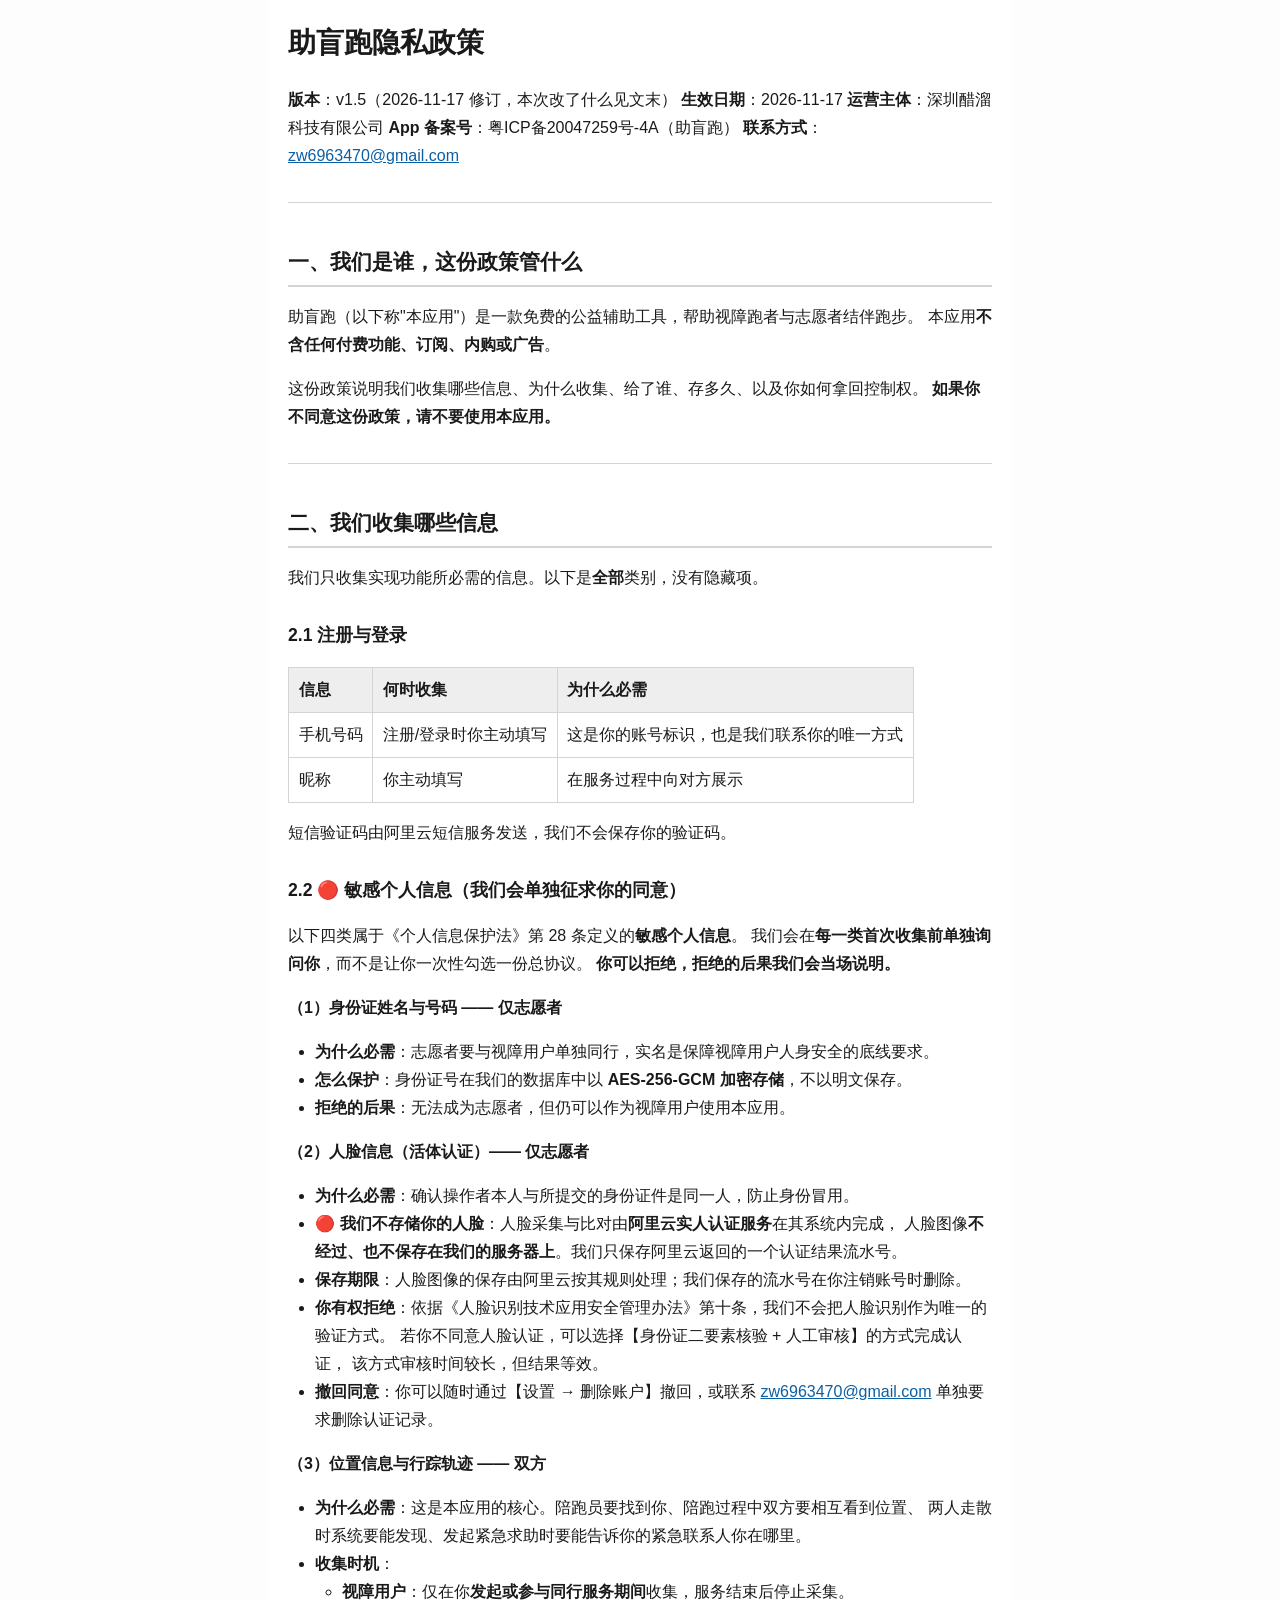
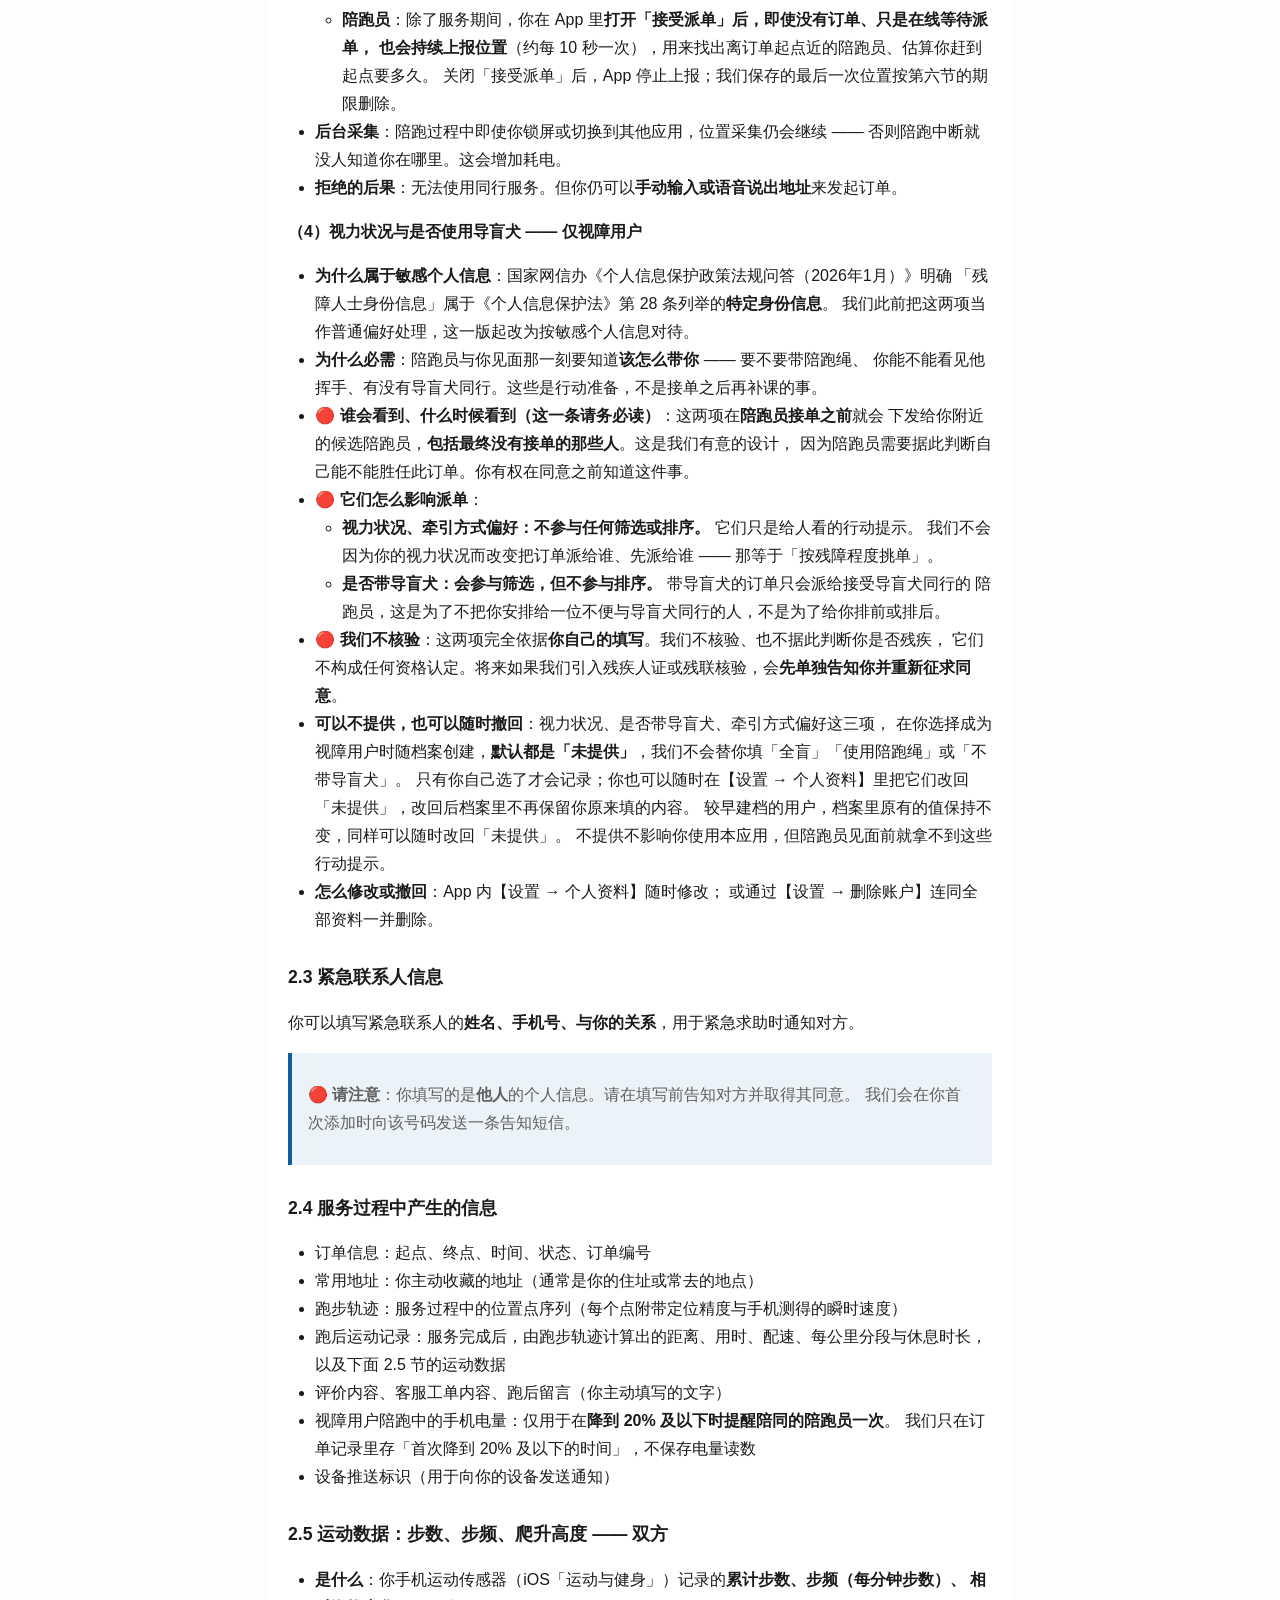
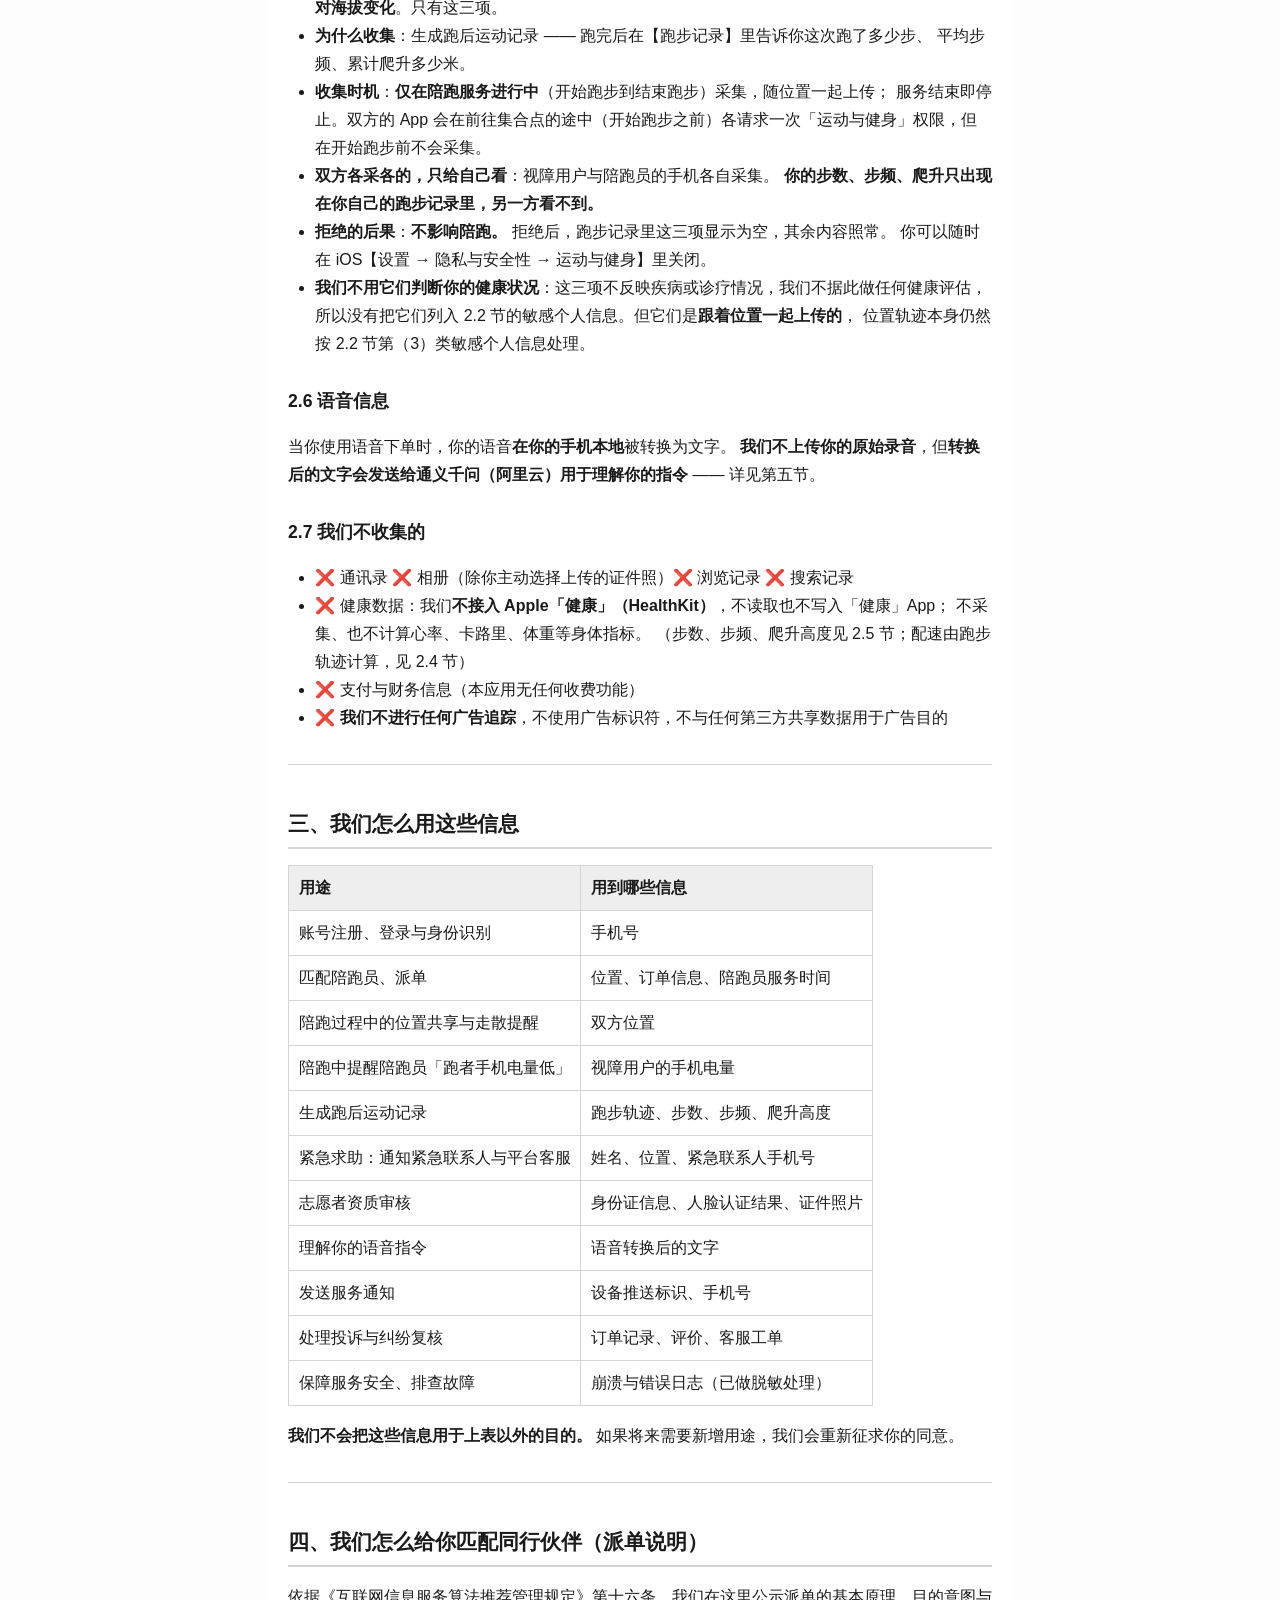
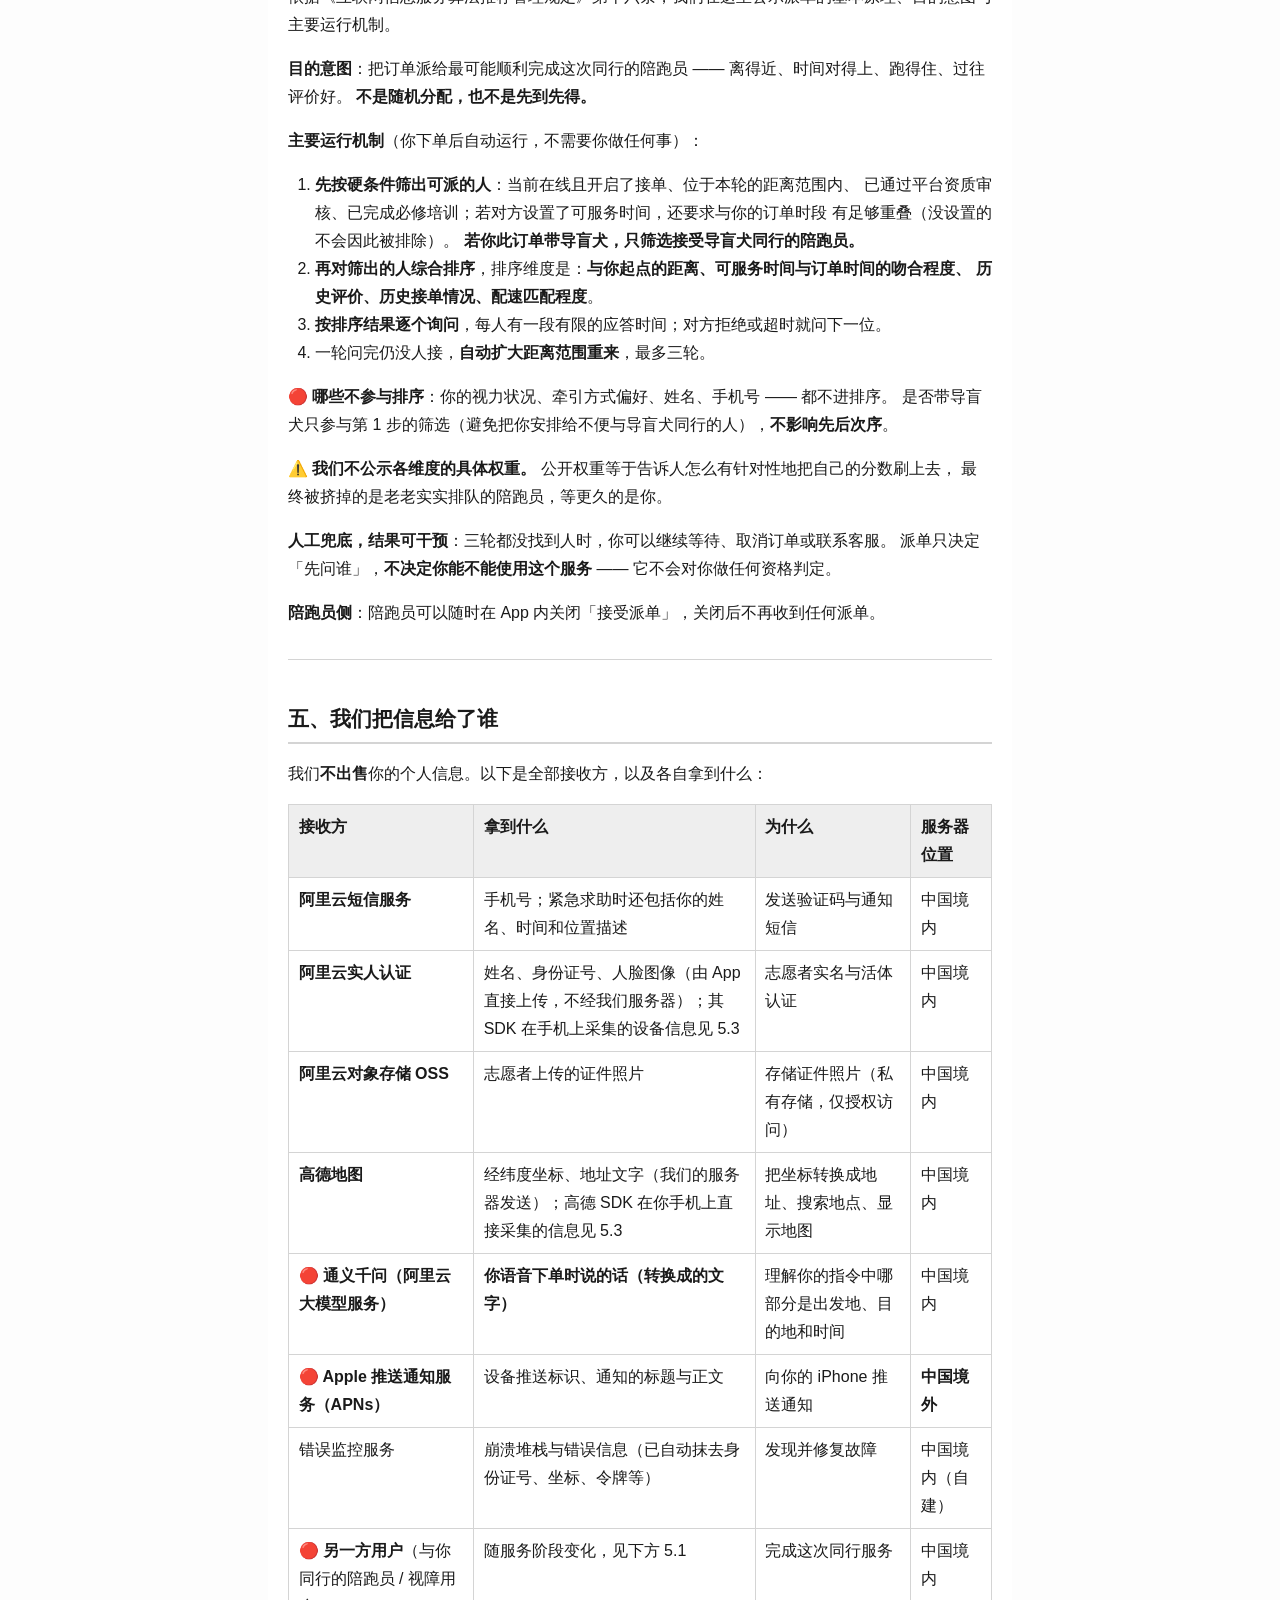
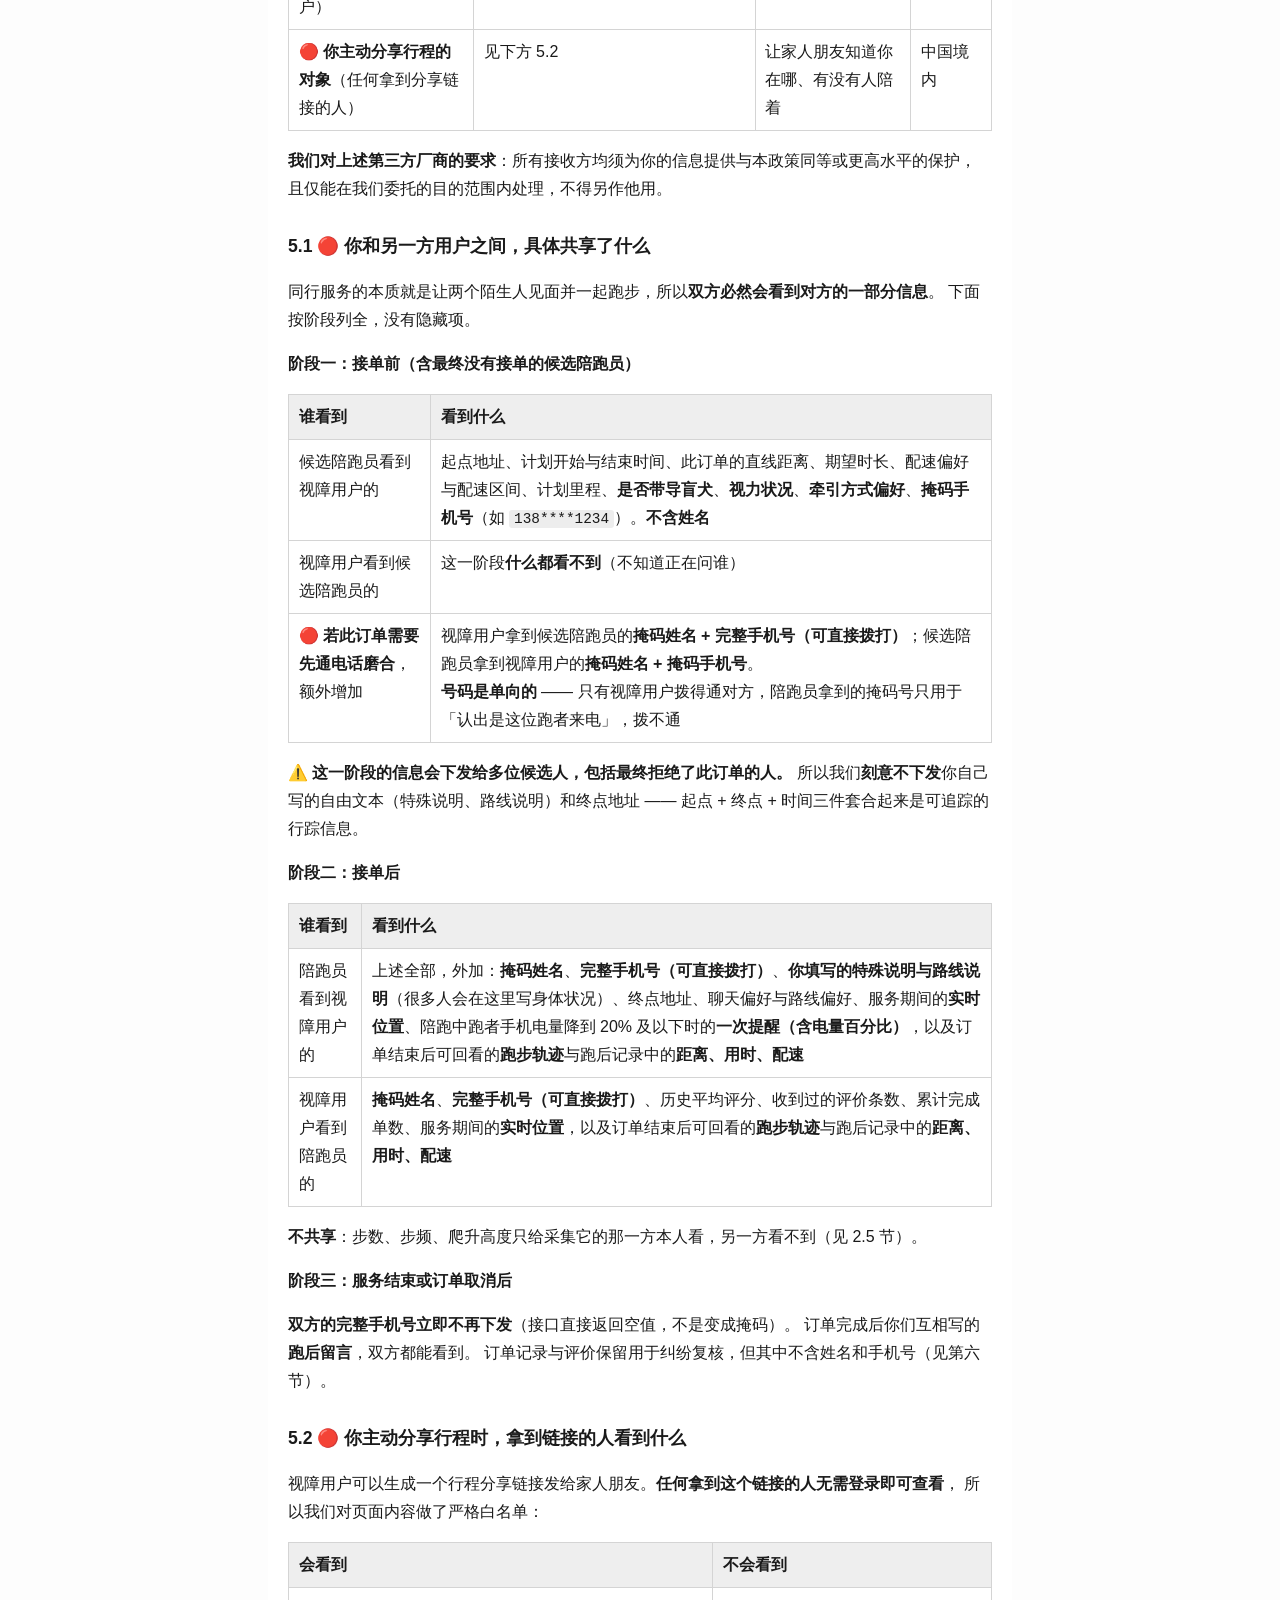
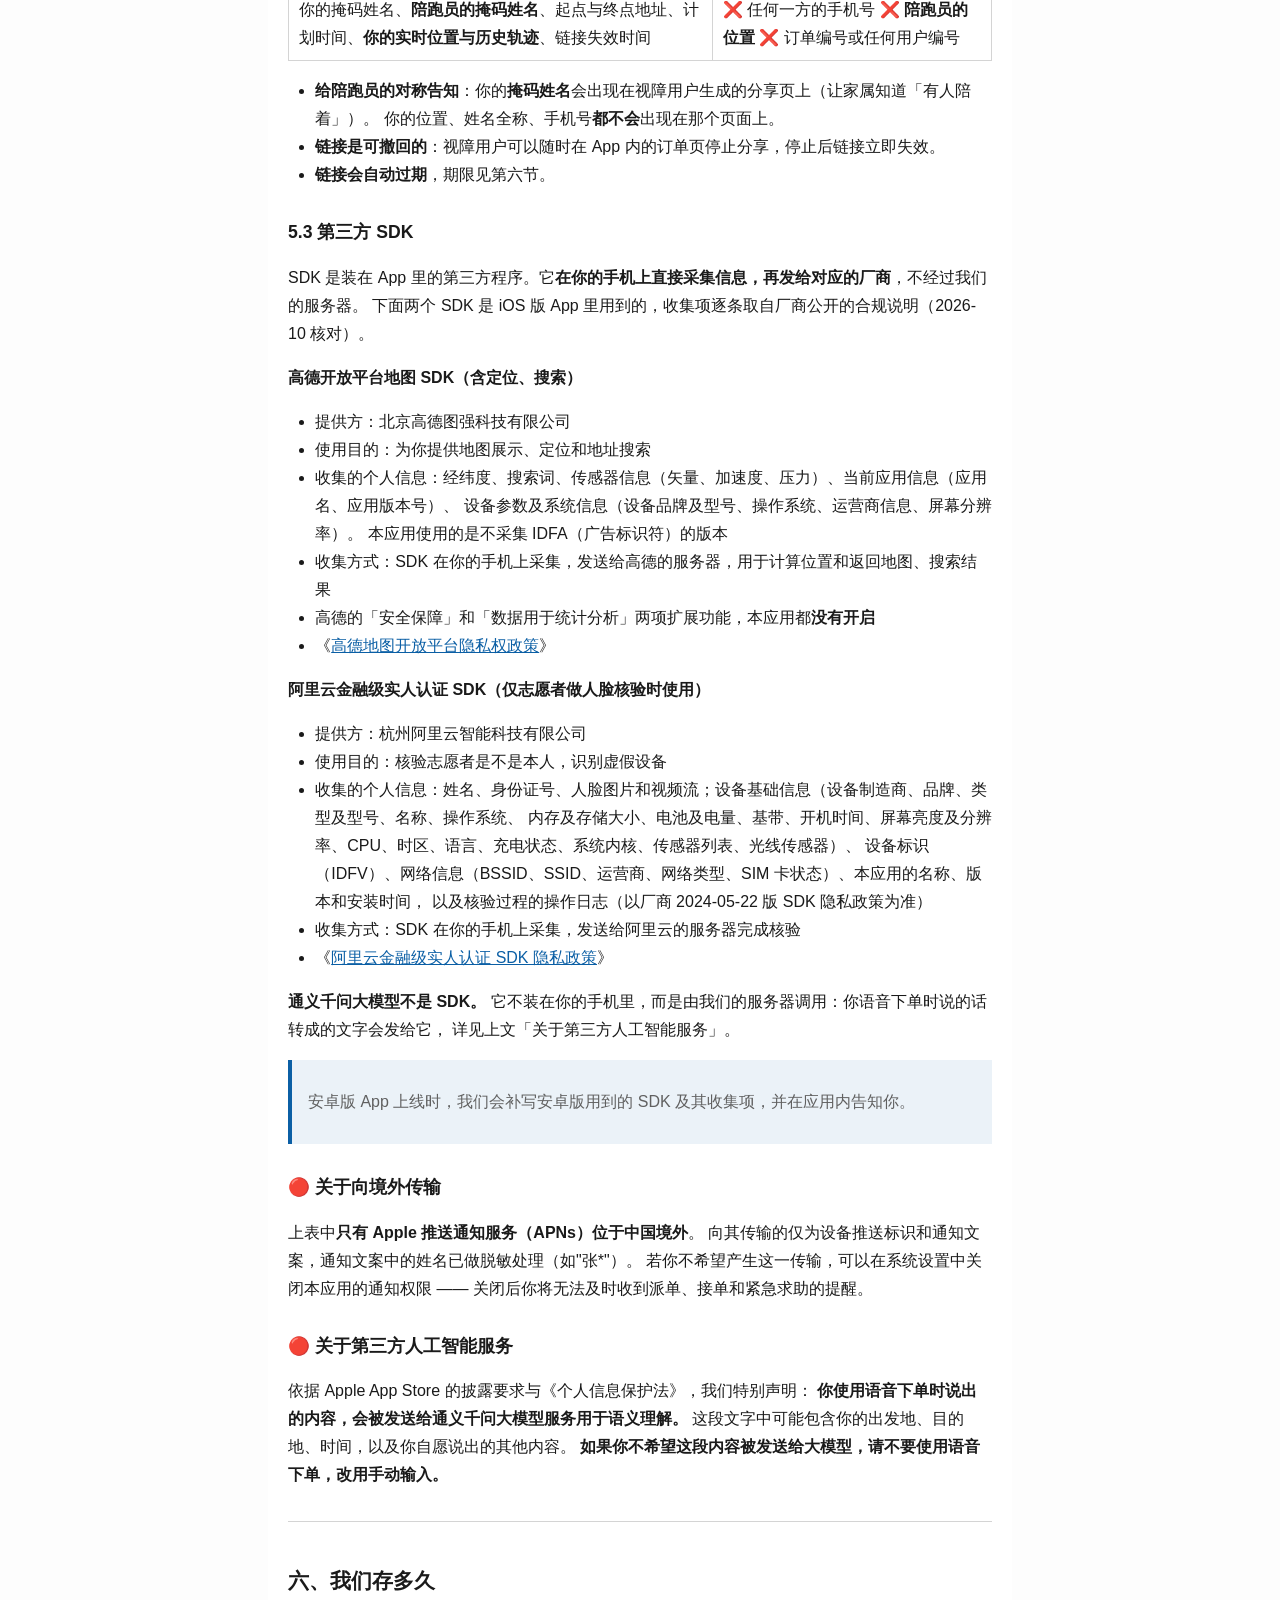
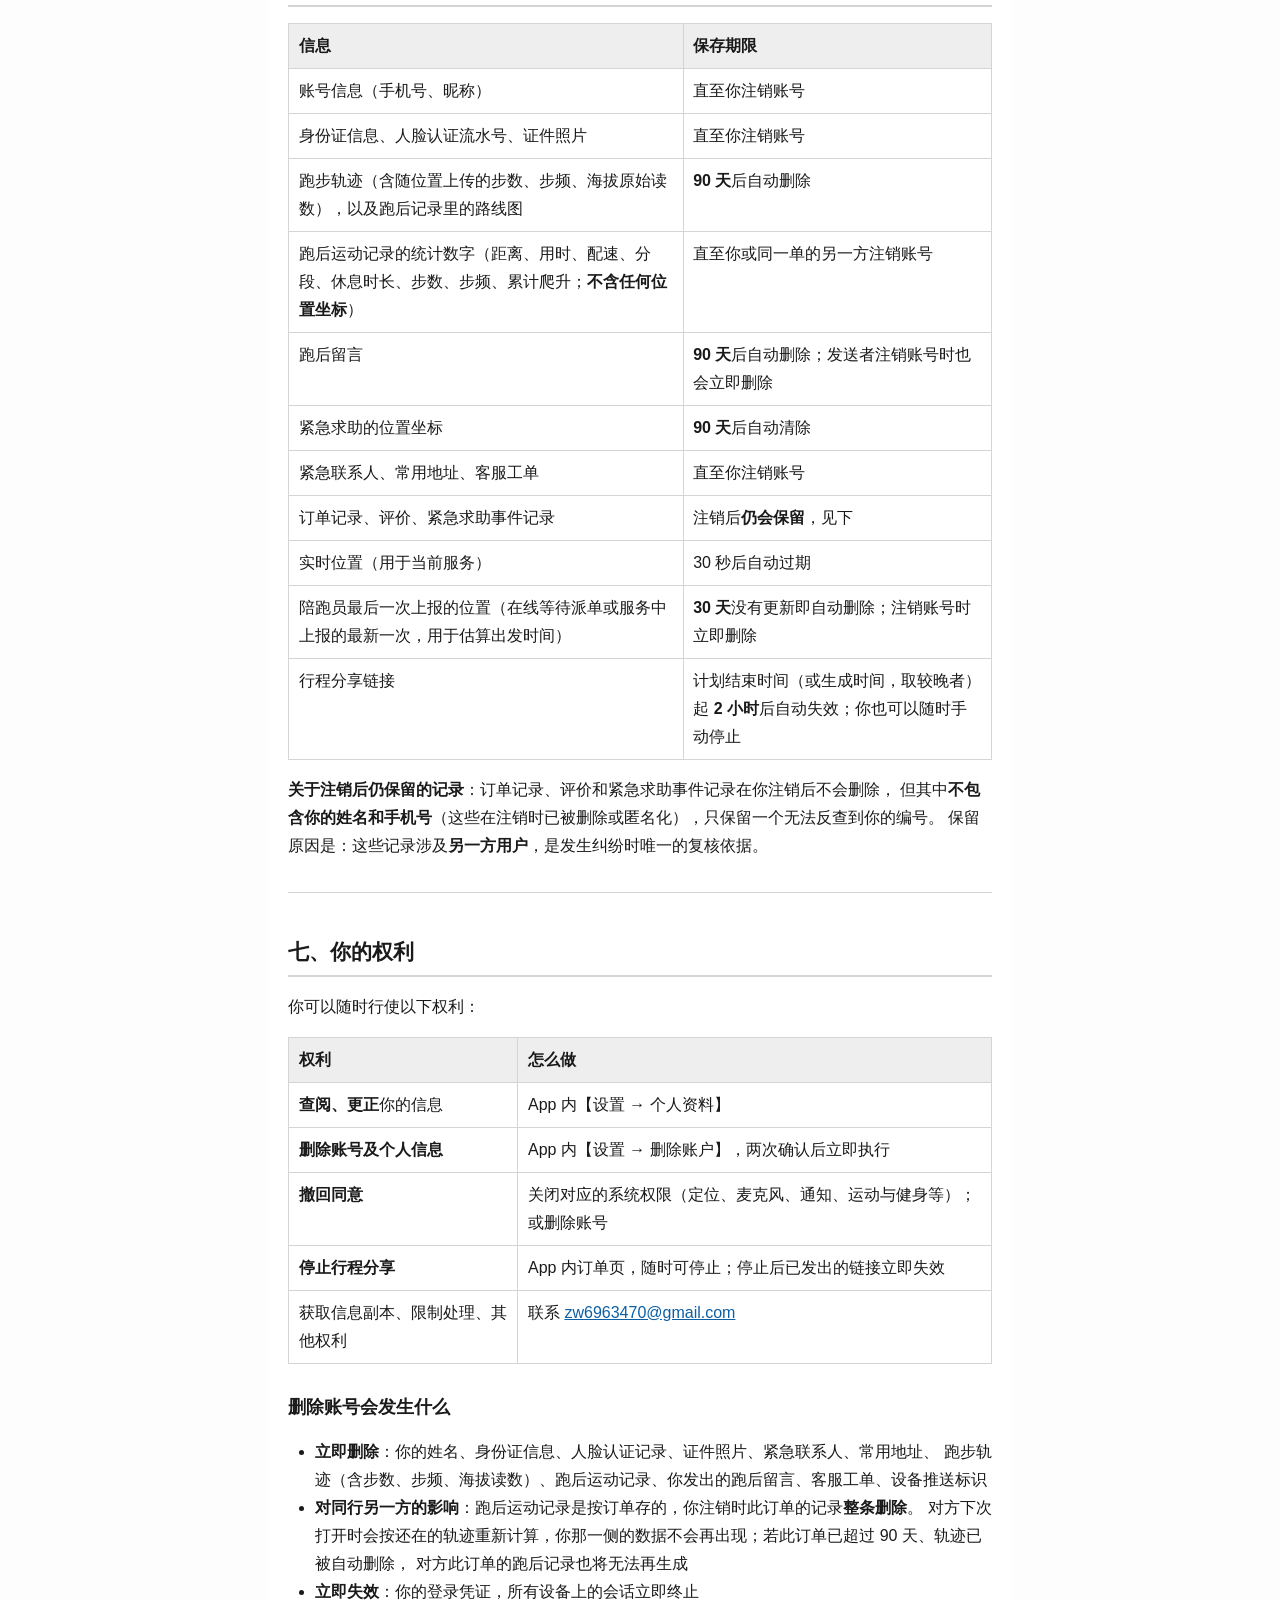
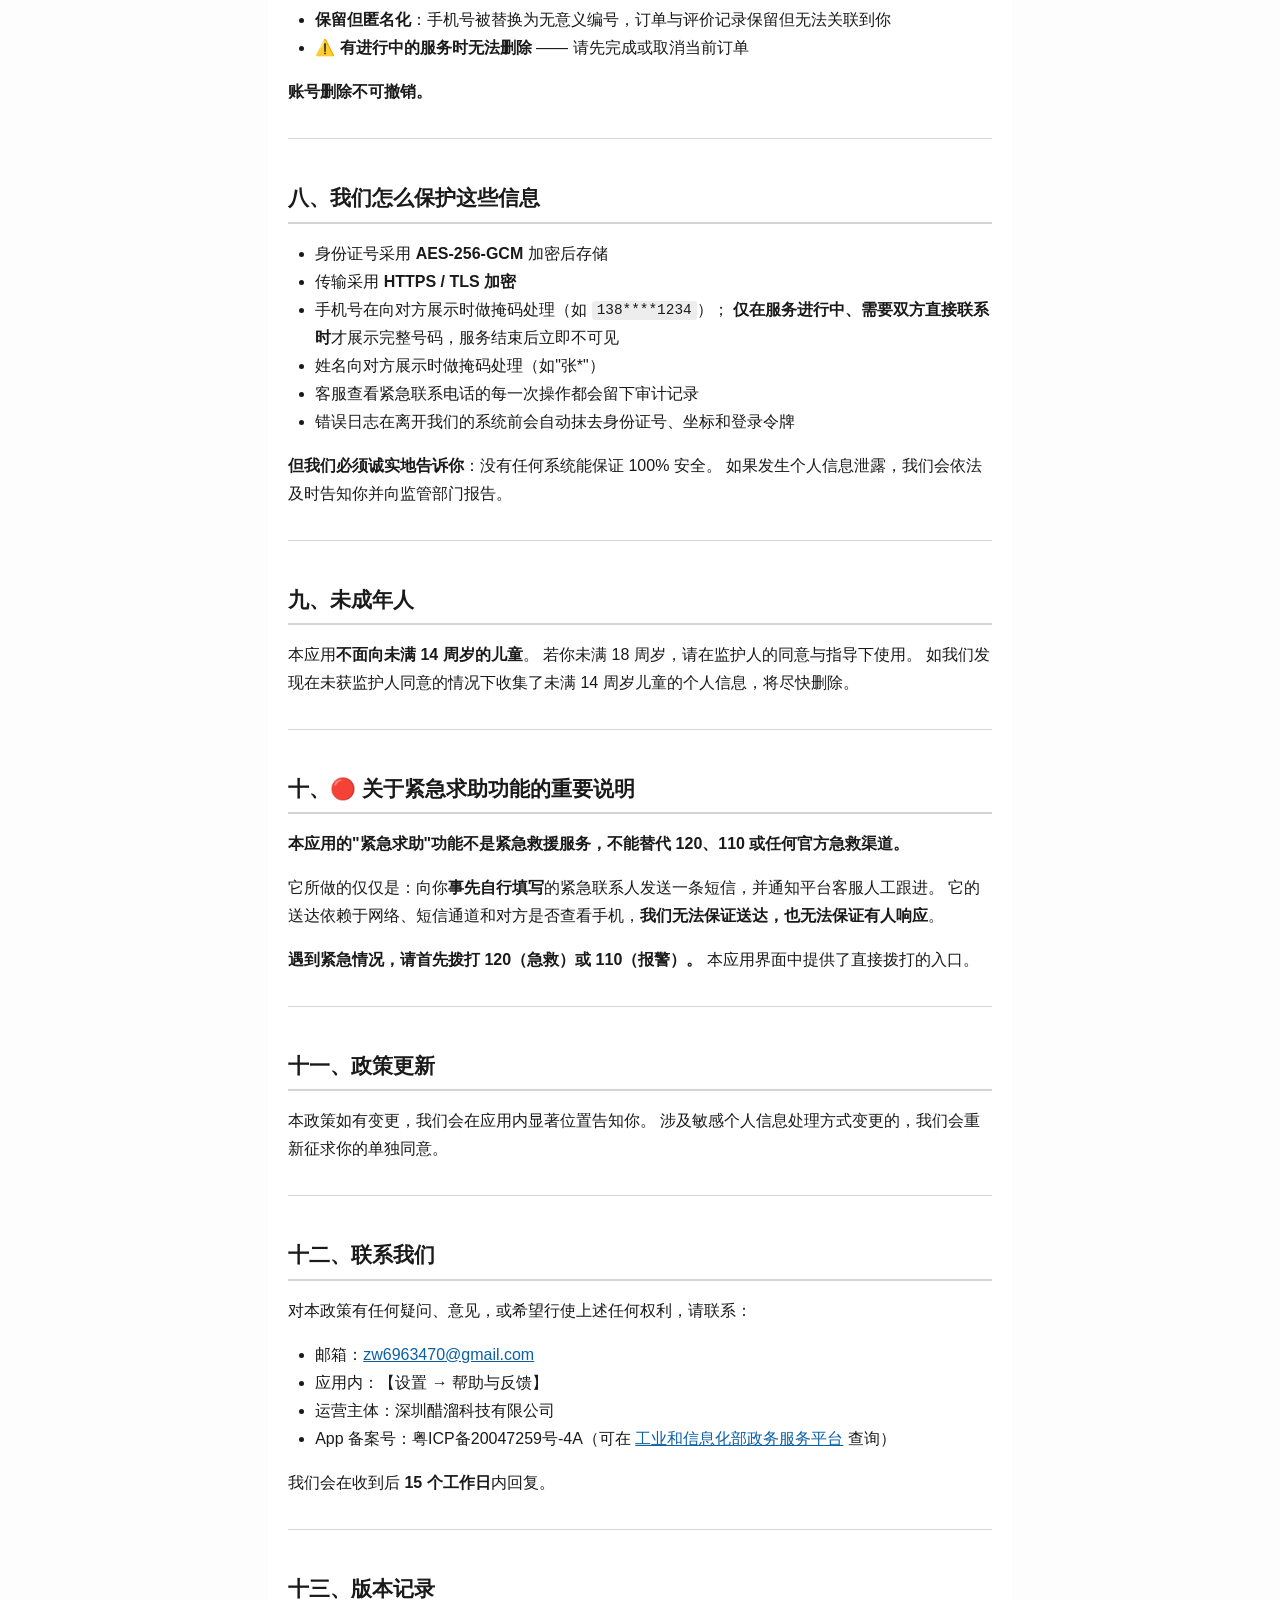
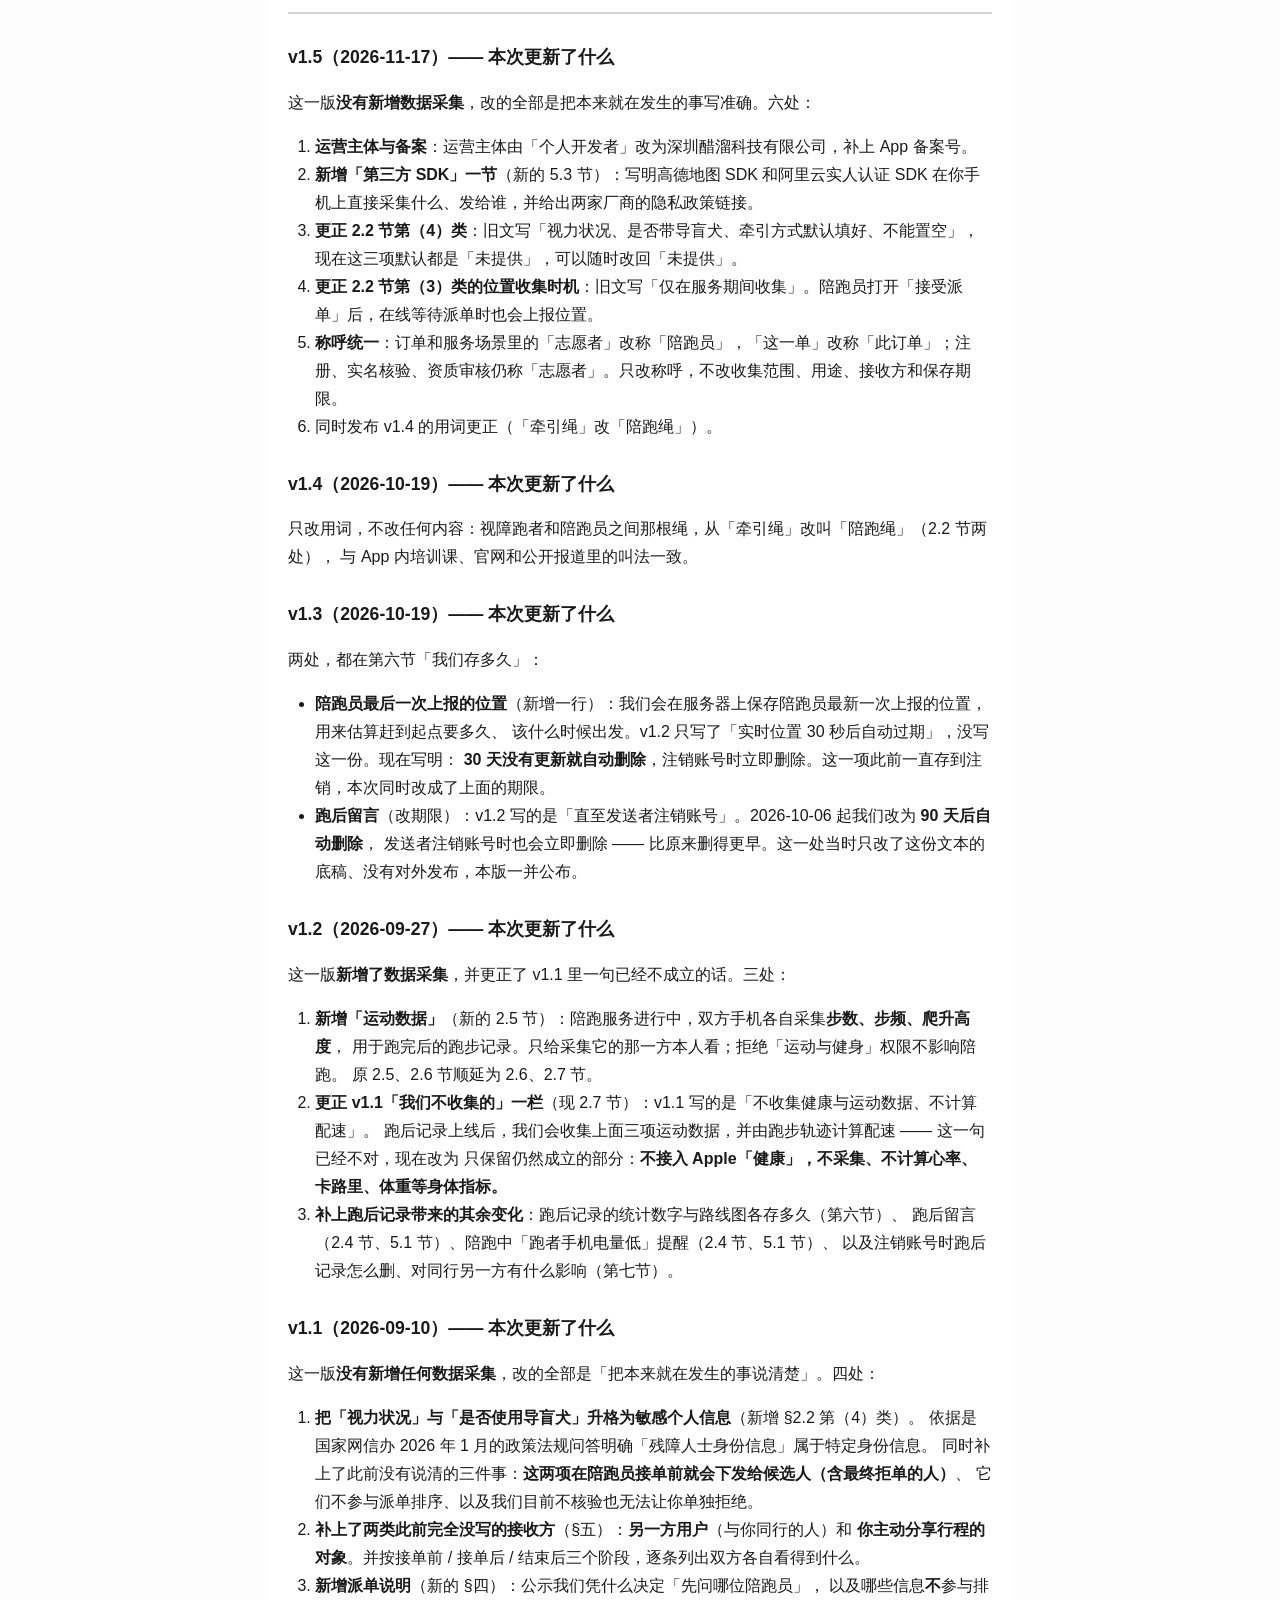
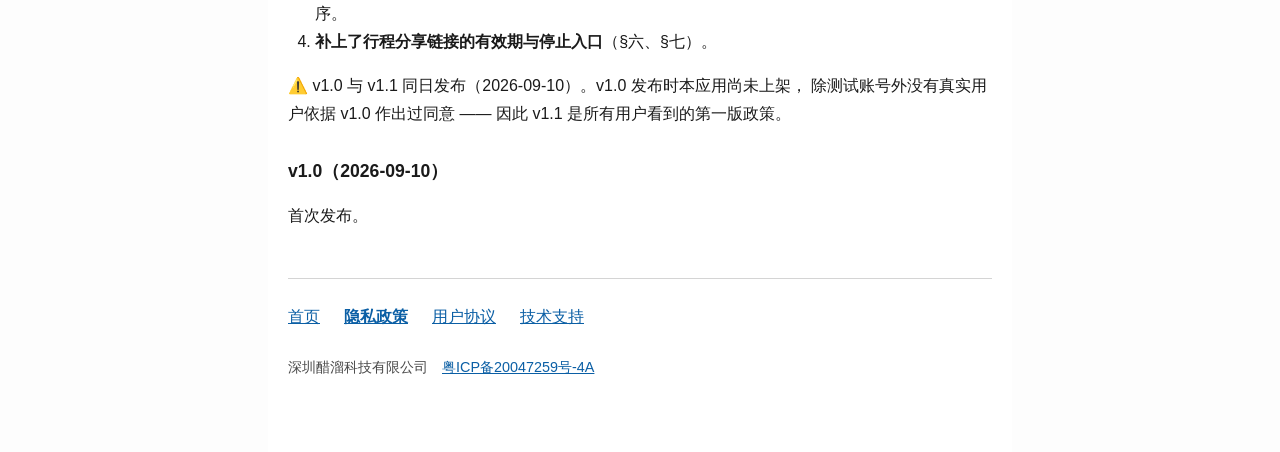
==== commit fe602ab7: "docs: 隐私政策 v1.5、用户协议 v1.1 —— 主体与备案号、第三方 SDK、陪跑员用词、位置与档案口径更正 由后端仓库 docs/legal/build-html.py 生成。依据见 Ja" ====
--- a/privacy-policy.html
+++ b/privacy-policy.html
@@ -202,14 +202,17 @@
   .site-footer ul { list-style: none; margin: 0; padding: 0; display: flex; flex-wrap: wrap; gap: 0 1.5rem; }
   .site-footer a { display: inline-block; padding: .5rem 0; }  /* 行高 + 上下内边距 ≈ 44pt 点按区域 */
   .site-footer a[aria-current="page"] { font-weight: 600; }
+  .site-footer .icp { margin: .5rem 0 0; color: var(--muted); font-size: .9rem; }
   </style>
   <meta name="viewport" content="width=device-width, initial-scale=1">
 </head>
 <body>
 <h1 id="助盲跑隐私政策">助盲跑隐私政策</h1>
-<p><strong>版本</strong>：v1.3（2026-10-19 修订，本次改了什么见文末）
-<strong>生效日期</strong>：2026-10-19
-<strong>运营主体</strong>：个人开发者 <strong>联系方式</strong>：<a
+<p><strong>版本</strong>：v1.5（2026-11-17 修订，本次改了什么见文末）
+<strong>生效日期</strong>：2026-11-17
+<strong>运营主体</strong>：深圳醋溜科技有限公司 <strong>App
+备案号</strong>：粤ICP备20047259号-4A（助盲跑）
+<strong>联系方式</strong>：<a
 href="mailto:zw6963470@gmail.com">zw6963470@gmail.com</a></p>
 <hr />
 <h2 id="一我们是谁这份政策管什么">一、我们是谁，这份政策管什么</h2>
@@ -273,9 +276,18 @@
 </ul>
 <p><strong>（3）位置信息与行踪轨迹 —— 双方</strong></p>
 <ul>
-<li><strong>为什么必需</strong>：这是本应用的核心。志愿者要找到你、陪跑过程中双方要相互看到位置、
+<li><strong>为什么必需</strong>：这是本应用的核心。陪跑员要找到你、陪跑过程中双方要相互看到位置、
 两人走散时系统要能发现、发起紧急求助时要能告诉你的紧急联系人你在哪里。</li>
-<li><strong>收集时机</strong>：仅在你<strong>发起或参与同行服务期间</strong>收集。服务结束后停止采集。</li>
+<li><strong>收集时机</strong>：
+<ul>
+<li><strong>视障用户</strong>：仅在你<strong>发起或参与同行服务期间</strong>收集，服务结束后停止采集。</li>
+<li><strong>陪跑员</strong>：除了服务期间，你在 App
+里<strong>打开「接受派单」后，即使没有订单、只是在线等待派单，
+也会持续上报位置</strong>（约每 10
+秒一次），用来找出离订单起点近的陪跑员、估算你赶到起点要多久。
+关闭「接受派单」后，App
+停止上报；我们保存的最后一次位置按第六节的期限删除。</li>
+</ul></li>
 <li><strong>后台采集</strong>：陪跑过程中即使你锁屏或切换到其他应用，位置采集仍会继续
 —— 否则陪跑中断就没人知道你在哪里。这会增加耗电。</li>
 <li><strong>拒绝的后果</strong>：无法使用同行服务。但你仍可以<strong>手动输入或语音说出地址</strong>来发起订单。</li>
@@ -286,13 +298,13 @@
 「残障人士身份信息」属于《个人信息保护法》第 28
 条列举的<strong>特定身份信息</strong>。
 我们此前把这两项当作普通偏好处理，这一版起改为按敏感个人信息对待。</li>
-<li><strong>为什么必需</strong>：志愿者与你见面那一刻要知道<strong>该怎么带你</strong>
-—— 要不要带牵引绳、
+<li><strong>为什么必需</strong>：陪跑员与你见面那一刻要知道<strong>该怎么带你</strong>
+—— 要不要带陪跑绳、
 你能不能看见他挥手、有没有导盲犬同行。这些是行动准备，不是接单之后再补课的事。</li>
 <li><strong>🔴
-谁会看到、什么时候看到（这一条请务必读）</strong>：这两项在<strong>志愿者接单之前</strong>就会
-下发给你附近的候选志愿者，<strong>包括最终没有接单的那些人</strong>。这是我们有意的设计，
-因为志愿者需要据此判断自己能不能胜任这一单。你有权在同意之前知道这件事。</li>
+谁会看到、什么时候看到（这一条请务必读）</strong>：这两项在<strong>陪跑员接单之前</strong>就会
+下发给你附近的候选陪跑员，<strong>包括最终没有接单的那些人</strong>。这是我们有意的设计，
+因为陪跑员需要据此判断自己能不能胜任此订单。你有权在同意之前知道这件事。</li>
 <li><strong>🔴 它们怎么影响派单</strong>：
 <ul>
 <li><strong>视力状况、牵引方式偏好：不参与任何筛选或排序。</strong>
@@ -301,16 +313,17 @@
 那等于「按残障程度挑单」。</li>
 <li><strong>是否带导盲犬：会参与筛选，但不参与排序。</strong>
 带导盲犬的订单只会派给接受导盲犬同行的
-志愿者，这是为了不把你安排给一位不便与导盲犬同行的人，不是为了给你排前或排后。</li>
+陪跑员，这是为了不把你安排给一位不便与导盲犬同行的人，不是为了给你排前或排后。</li>
 </ul></li>
 <li><strong>🔴
 我们不核验</strong>：这两项完全依据<strong>你自己的填写</strong>。我们不核验、也不据此判断你是否残疾，
 它们不构成任何资格认定。将来如果我们引入残疾人证或残联核验，会<strong>先单独告知你并重新征求同意</strong>。</li>
-<li><strong>⚠️
-目前无法单独拒绝（我们正在改进）</strong>：这两项在你选择成为视障用户时随档案
-自动创建为默认值（全盲 / 使用牵引绳 /
-不带导盲犬），<strong>可以随时修改，但目前不能置空</strong>。
-这是我们已知的不足，改进前不想用一句做不到的承诺搪塞你。</li>
+<li><strong>可以不提供，也可以随时撤回</strong>：视力状况、是否带导盲犬、牵引方式偏好这三项，
+在你选择成为视障用户时随档案创建，<strong>默认都是「未提供」</strong>，我们不会替你填「全盲」「使用陪跑绳」或「不带导盲犬」。
+只有你自己选了才会记录；你也可以随时在【设置 →
+个人资料】里把它们改回「未提供」，改回后档案里不再保留你原来填的内容。
+较早建档的用户，档案里原有的值保持不变，同样可以随时改回「未提供」。
+不提供不影响你使用本应用，但陪跑员见面前就拿不到这些行动提示。</li>
 <li><strong>怎么修改或撤回</strong>：App 内【设置 → 个人资料】随时修改；
 或通过【设置 → 删除账户】连同全部资料一并删除。</li>
 </ul>
@@ -330,7 +343,7 @@
 以及下面 2.5 节的运动数据</li>
 <li>评价内容、客服工单内容、跑后留言（你主动填写的文字）</li>
 <li>视障用户陪跑中的手机电量：仅用于在<strong>降到 20%
-及以下时提醒陪同的志愿者一次</strong>。 我们只在订单记录里存「首次降到
+及以下时提醒陪同的陪跑员一次</strong>。 我们只在订单记录里存「首次降到
 20% 及以下的时间」，不保存电量读数</li>
 <li>设备推送标识（用于向你的设备发送通知）</li>
 </ul>
@@ -345,7 +358,7 @@
 <li><strong>收集时机</strong>：<strong>仅在陪跑服务进行中</strong>（开始跑步到结束跑步）采集，随位置一起上传；
 服务结束即停止。双方的 App
 会在前往集合点的途中（开始跑步之前）各请求一次「运动与健身」权限，但在开始跑步前不会采集。</li>
-<li><strong>双方各采各的，只给自己看</strong>：视障用户与志愿者的手机各自采集。
+<li><strong>双方各采各的，只给自己看</strong>：视障用户与陪跑员的手机各自采集。
 <strong>你的步数、步频、爬升只出现在你自己的跑步记录里，另一方看不到。</strong></li>
 <li><strong>拒绝的后果</strong>：<strong>不影响陪跑。</strong>
 拒绝后，跑步记录里这三项显示为空，其余内容照常。 你可以随时在 iOS【设置
@@ -386,15 +399,15 @@
 <td>手机号</td>
 </tr>
 <tr>
-<td>匹配志愿者、派单</td>
-<td>位置、订单信息、志愿者服务时间</td>
+<td>匹配陪跑员、派单</td>
+<td>位置、订单信息、陪跑员服务时间</td>
 </tr>
 <tr>
 <td>陪跑过程中的位置共享与走散提醒</td>
 <td>双方位置</td>
 </tr>
 <tr>
-<td>陪跑中提醒志愿者「跑者手机电量低」</td>
+<td>陪跑中提醒陪跑员「跑者手机电量低」</td>
 <td>视障用户的手机电量</td>
 </tr>
 <tr>
@@ -433,7 +446,7 @@
 <h2
 id="四我们怎么给你匹配同行伙伴派单说明">四、我们怎么给你匹配同行伙伴（派单说明）</h2>
 <p>依据《互联网信息服务算法推荐管理规定》第十六条，我们在这里公示派单的基本原理、目的意图与主要运行机制。</p>
-<p><strong>目的意图</strong>：把订单派给最可能顺利完成这次同行的志愿者
+<p><strong>目的意图</strong>：把订单派给最可能顺利完成这次同行的陪跑员
 —— 离得近、时间对得上、跑得住、过往评价好。
 <strong>不是随机分配，也不是先到先得。</strong></p>
 <p><strong>主要运行机制</strong>（你下单后自动运行，不需要你做任何事）：</p>
@@ -441,7 +454,7 @@
 <li><strong>先按硬条件筛出可派的人</strong>：当前在线且开启了接单、位于本轮的距离范围内、
 已通过平台资质审核、已完成必修培训；若对方设置了可服务时间，还要求与你的订单时段
 有足够重叠（没设置的不会因此被排除）。
-<strong>若你这一单带导盲犬，只筛选接受导盲犬同行的志愿者。</strong></li>
+<strong>若你此订单带导盲犬，只筛选接受导盲犬同行的陪跑员。</strong></li>
 <li><strong>再对筛出的人综合排序</strong>，排序维度是：<strong>与你起点的距离、可服务时间与订单时间的吻合程度、
 历史评价、历史接单情况、配速匹配程度</strong>。</li>
 <li><strong>按排序结果逐个询问</strong>，每人有一段有限的应答时间；对方拒绝或超时就问下一位。</li>
@@ -453,11 +466,11 @@
 步的筛选（避免把你安排给不便与导盲犬同行的人），<strong>不影响先后次序</strong>。</p>
 <p><strong>⚠️ 我们不公示各维度的具体权重。</strong>
 公开权重等于告诉人怎么有针对性地把自己的分数刷上去，
-最终被挤掉的是老老实实排队的志愿者，等更久的是你。</p>
+最终被挤掉的是老老实实排队的陪跑员，等更久的是你。</p>
 <p><strong>人工兜底，结果可干预</strong>：三轮都没找到人时，你可以继续等待、取消订单或联系客服。
 派单只决定「先问谁」，<strong>不决定你能不能使用这个服务</strong> ——
 它不会对你做任何资格判定。</p>
-<p><strong>志愿者侧</strong>：志愿者可以随时在 App
+<p><strong>陪跑员侧</strong>：陪跑员可以随时在 App
 内关闭「接受派单」，关闭后不再收到任何派单。</p>
 <hr />
 <h2 id="五我们把信息给了谁">五、我们把信息给了谁</h2>
@@ -480,7 +493,8 @@
 </tr>
 <tr>
 <td><strong>阿里云实人认证</strong></td>
-<td>姓名、身份证号、人脸图像（由 App 直接上传，不经我们服务器）</td>
+<td>姓名、身份证号、人脸图像（由 App 直接上传，不经我们服务器）；其 SDK
+在手机上采集的设备信息见 5.3</td>
 <td>志愿者实名与活体认证</td>
 <td>中国境内</td>
 </tr>
@@ -492,8 +506,9 @@
 </tr>
 <tr>
 <td><strong>高德地图</strong></td>
-<td>经纬度坐标、地址文字</td>
-<td>把坐标转换成地址、搜索地点</td>
+<td>经纬度坐标、地址文字（我们的服务器发送）；高德 SDK
+在你手机上直接采集的信息见 5.3</td>
+<td>把坐标转换成地址、搜索地点、显示地图</td>
 <td>中国境内</td>
 </tr>
 <tr>
@@ -515,7 +530,7 @@
 <td>中国境内（自建）</td>
 </tr>
 <tr>
-<td><strong>🔴 另一方用户</strong>（与你同行的志愿者 / 视障用户）</td>
+<td><strong>🔴 另一方用户</strong>（与你同行的陪跑员 / 视障用户）</td>
 <td>随服务阶段变化，见下方 5.1</td>
 <td>完成这次同行服务</td>
 <td>中国境内</td>
@@ -535,7 +550,7 @@
 你和另一方用户之间，具体共享了什么</h3>
 <p>同行服务的本质就是让两个陌生人见面并一起跑步，所以<strong>双方必然会看到对方的一部分信息</strong>。
 下面按阶段列全，没有隐藏项。</p>
-<p><strong>阶段一：接单前（含最终没有接单的候选志愿者）</strong></p>
+<p><strong>阶段一：接单前（含最终没有接单的候选陪跑员）</strong></p>
 <table>
 <thead>
 <tr>
@@ -545,25 +560,25 @@
 </thead>
 <tbody>
 <tr>
-<td>候选志愿者看到视障用户的</td>
-<td>起点地址、计划开始与结束时间、这一单的直线距离、期望时长、配速偏好与配速区间、计划里程、<strong>是否带导盲犬</strong>、<strong>视力状况</strong>、<strong>牵引方式偏好</strong>、<strong>掩码手机号</strong>（如
+<td>候选陪跑员看到视障用户的</td>
+<td>起点地址、计划开始与结束时间、此订单的直线距离、期望时长、配速偏好与配速区间、计划里程、<strong>是否带导盲犬</strong>、<strong>视力状况</strong>、<strong>牵引方式偏好</strong>、<strong>掩码手机号</strong>（如
 <code>138****1234</code>）。<strong>不含姓名</strong></td>
 </tr>
 <tr>
-<td>视障用户看到候选志愿者的</td>
+<td>视障用户看到候选陪跑员的</td>
 <td>这一阶段<strong>什么都看不到</strong>（不知道正在问谁）</td>
 </tr>
 <tr>
-<td>🔴 <strong>若这一单需要先通电话磨合</strong>，额外增加</td>
-<td>视障用户拿到候选志愿者的<strong>掩码姓名 +
-完整手机号（可直接拨打）</strong>；候选志愿者拿到视障用户的<strong>掩码姓名
+<td>🔴 <strong>若此订单需要先通电话磨合</strong>，额外增加</td>
+<td>视障用户拿到候选陪跑员的<strong>掩码姓名 +
+完整手机号（可直接拨打）</strong>；候选陪跑员拿到视障用户的<strong>掩码姓名
 + 掩码手机号</strong>。<br><strong>号码是单向的</strong> ——
-只有视障用户拨得通对方，志愿者拿到的掩码号只用于「认出是这位跑者来电」，拨不通</td>
+只有视障用户拨得通对方，陪跑员拿到的掩码号只用于「认出是这位跑者来电」，拨不通</td>
 </tr>
 </tbody>
 </table>
 <p>⚠️
-<strong>这一阶段的信息会下发给多位候选人，包括最终拒绝了这一单的人。</strong>
+<strong>这一阶段的信息会下发给多位候选人，包括最终拒绝了此订单的人。</strong>
 所以我们<strong>刻意不下发</strong>你自己写的自由文本（特殊说明、路线说明）和终点地址
 —— 起点 + 终点 + 时间三件套合起来是可追踪的行踪信息。</p>
 <p><strong>阶段二：接单后</strong></p>
@@ -576,13 +591,13 @@
 </thead>
 <tbody>
 <tr>
-<td>志愿者看到视障用户的</td>
+<td>陪跑员看到视障用户的</td>
 <td>上述全部，外加：<strong>掩码姓名</strong>、<strong>完整手机号（可直接拨打）</strong>、<strong>你填写的特殊说明与路线说明</strong>（很多人会在这里写身体状况）、终点地址、聊天偏好与路线偏好、服务期间的<strong>实时位置</strong>、陪跑中跑者手机电量降到
 20%
 及以下时的<strong>一次提醒（含电量百分比）</strong>，以及订单结束后可回看的<strong>跑步轨迹</strong>与跑后记录中的<strong>距离、用时、配速</strong></td>
 </tr>
 <tr>
-<td>视障用户看到志愿者的</td>
+<td>视障用户看到陪跑员的</td>
 <td><strong>掩码姓名</strong>、<strong>完整手机号（可直接拨打）</strong>、历史平均评分、收到过的评价条数、累计完成单数、服务期间的<strong>实时位置</strong>，以及订单结束后可回看的<strong>跑步轨迹</strong>与跑后记录中的<strong>距离、用时、配速</strong></td>
 </tr>
 </tbody>
@@ -606,19 +621,59 @@
 </thead>
 <tbody>
 <tr>
-<td>你的掩码姓名、<strong>志愿者的掩码姓名</strong>、起点与终点地址、计划时间、<strong>你的实时位置与历史轨迹</strong>、链接失效时间</td>
-<td>❌ 任何一方的手机号 ❌ <strong>志愿者的位置</strong> ❌
+<td>你的掩码姓名、<strong>陪跑员的掩码姓名</strong>、起点与终点地址、计划时间、<strong>你的实时位置与历史轨迹</strong>、链接失效时间</td>
+<td>❌ 任何一方的手机号 ❌ <strong>陪跑员的位置</strong> ❌
 订单编号或任何用户编号</td>
 </tr>
 </tbody>
 </table>
 <ul>
-<li><strong>给志愿者的对称告知</strong>：你的<strong>掩码姓名</strong>会出现在视障用户生成的分享页上（让家属知道「有人陪着」）。
+<li><strong>给陪跑员的对称告知</strong>：你的<strong>掩码姓名</strong>会出现在视障用户生成的分享页上（让家属知道「有人陪着」）。
 你的位置、姓名全称、手机号<strong>都不会</strong>出现在那个页面上。</li>
 <li><strong>链接是可撤回的</strong>：视障用户可以随时在 App
 内的订单页停止分享，停止后链接立即失效。</li>
 <li><strong>链接会自动过期</strong>，期限见第六节。</li>
 </ul>
+<h3 id="53-第三方-sdk">5.3 第三方 SDK</h3>
+<p>SDK 是装在 App
+里的第三方程序。它<strong>在你的手机上直接采集信息，再发给对应的厂商</strong>，不经过我们的服务器。
+下面两个 SDK 是 iOS 版 App
+里用到的，收集项逐条取自厂商公开的合规说明（2026-10 核对）。</p>
+<p><strong>高德开放平台地图 SDK（含定位、搜索）</strong></p>
+<ul>
+<li>提供方：北京高德图强科技有限公司</li>
+<li>使用目的：为你提供地图展示、定位和地址搜索</li>
+<li>收集的个人信息：经纬度、搜索词、传感器信息（矢量、加速度、压力）、当前应用信息（应用名、应用版本号）、
+设备参数及系统信息（设备品牌及型号、操作系统、运营商信息、屏幕分辨率）。
+本应用使用的是不采集 IDFA（广告标识符）的版本</li>
+<li>收集方式：SDK
+在你的手机上采集，发送给高德的服务器，用于计算位置和返回地图、搜索结果</li>
+<li>高德的「安全保障」和「数据用于统计分析」两项扩展功能，本应用都<strong>没有开启</strong></li>
+<li>《<a
+href="https://lbs.amap.com/pages/privacy/">高德地图开放平台隐私权政策</a>》</li>
+</ul>
+<p><strong>阿里云金融级实人认证
+SDK（仅志愿者做人脸核验时使用）</strong></p>
+<ul>
+<li>提供方：杭州阿里云智能科技有限公司</li>
+<li>使用目的：核验志愿者是不是本人，识别虚假设备</li>
+<li>收集的个人信息：姓名、身份证号、人脸图片和视频流；设备基础信息（设备制造商、品牌、类型及型号、名称、操作系统、
+内存及存储大小、电池及电量、基带、开机时间、屏幕亮度及分辨率、CPU、时区、语言、充电状态、系统内核、传感器列表、光线传感器）、
+设备标识（IDFV）、网络信息（BSSID、SSID、运营商、网络类型、SIM
+卡状态）、本应用的名称、版本和安装时间， 以及核验过程的操作日志（以厂商
+2024-05-22 版 SDK 隐私政策为准）</li>
+<li>收集方式：SDK 在你的手机上采集，发送给阿里云的服务器完成核验</li>
+<li>《<a
+href="https://terms.aliyun.com/legal-agreement/terms/suit_bu1_ali_cloud/suit_bu1_ali_cloud202107281509_18386.html">阿里云金融级实人认证
+SDK 隐私政策</a>》</li>
+</ul>
+<p><strong>通义千问大模型不是 SDK。</strong>
+它不装在你的手机里，而是由我们的服务器调用：你语音下单时说的话转成的文字会发给它，
+详见上文「关于第三方人工智能服务」。</p>
+<blockquote>
+<p>安卓版 App 上线时，我们会补写安卓版用到的 SDK
+及其收集项，并在应用内告知你。</p>
+</blockquote>
 <h3 id="red_circle-关于向境外传输">🔴 关于向境外传输</h3>
 <p>上表中<strong>只有 Apple 推送通知服务（APNs）位于中国境外</strong>。
 向其传输的仅为设备推送标识和通知文案，通知文案中的姓名已做脱敏处理（如"张*"）。
@@ -677,7 +732,7 @@
 <td>30 秒后自动过期</td>
 </tr>
 <tr>
-<td>志愿者最后一次上报的位置（在线等待派单或服务中上报的最新一次，用于估算出发时间）</td>
+<td>陪跑员最后一次上报的位置（在线等待派单或服务中上报的最新一次，用于估算出发时间）</td>
 <td><strong>30 天</strong>没有更新即自动删除；注销账号时立即删除</td>
 </tr>
 <tr>
@@ -728,9 +783,9 @@
 <ul>
 <li><strong>立即删除</strong>：你的姓名、身份证信息、人脸认证记录、证件照片、紧急联系人、常用地址、
 跑步轨迹（含步数、步频、海拔读数）、跑后运动记录、你发出的跑后留言、客服工单、设备推送标识</li>
-<li><strong>对同行另一方的影响</strong>：跑后运动记录是按订单存的，你注销时这一单的记录<strong>整条删除</strong>。
-对方下次打开时会按还在的轨迹重新计算，你那一侧的数据不会再出现；若这一单已超过
-90 天、轨迹已被自动删除， 对方这一单的跑后记录也将无法再生成</li>
+<li><strong>对同行另一方的影响</strong>：跑后运动记录是按订单存的，你注销时此订单的记录<strong>整条删除</strong>。
+对方下次打开时会按还在的轨迹重新计算，你那一侧的数据不会再出现；若此订单已超过
+90 天、轨迹已被自动删除， 对方此订单的跑后记录也将无法再生成</li>
 <li><strong>立即失效</strong>：你的登录凭证，所有设备上的会话立即终止</li>
 <li><strong>保留但匿名化</strong>：手机号被替换为无意义编号，订单与评价记录保留但无法关联到你</li>
 <li>⚠️ <strong>有进行中的服务时无法删除</strong> ——
@@ -776,15 +831,39 @@
 <li>邮箱：<a
 href="mailto:zw6963470@gmail.com">zw6963470@gmail.com</a></li>
 <li>应用内：【设置 → 帮助与反馈】</li>
+<li>运营主体：深圳醋溜科技有限公司</li>
+<li>App 备案号：粤ICP备20047259号-4A（可在 <a
+href="https://beian.miit.gov.cn/">工业和信息化部政务服务平台</a>
+查询）</li>
 </ul>
 <p>我们会在收到后 <strong>15 个工作日</strong>内回复。</p>
 <hr />
 <h2 id="十三版本记录">十三、版本记录</h2>
+<h3 id="v152026-11-17-本次更新了什么">v1.5（2026-11-17）——
+本次更新了什么</h3>
+<p>这一版<strong>没有新增数据采集</strong>，改的全部是把本来就在发生的事写准确。六处：</p>
+<ol type="1">
+<li><strong>运营主体与备案</strong>：运营主体由「个人开发者」改为深圳醋溜科技有限公司，补上
+App 备案号。</li>
+<li><strong>新增「第三方 SDK」一节</strong>（新的 5.3 节）：写明高德地图
+SDK 和阿里云实人认证 SDK
+在你手机上直接采集什么、发给谁，并给出两家厂商的隐私政策链接。</li>
+<li><strong>更正 2.2
+节第（4）类</strong>：旧文写「视力状况、是否带导盲犬、牵引方式默认填好、不能置空」，现在这三项默认都是「未提供」，可以随时改回「未提供」。</li>
+<li><strong>更正 2.2
+节第（3）类的位置收集时机</strong>：旧文写「仅在服务期间收集」。陪跑员打开「接受派单」后，在线等待派单时也会上报位置。</li>
+<li><strong>称呼统一</strong>：订单和服务场景里的「志愿者」改称「陪跑员」，「这一单」改称「此订单」；注册、实名核验、资质审核仍称「志愿者」。只改称呼，不改收集范围、用途、接收方和保存期限。</li>
+<li>同时发布 v1.4 的用词更正（「牵引绳」改「陪跑绳」）。</li>
+</ol>
+<h3 id="v142026-10-19-本次更新了什么">v1.4（2026-10-19）——
+本次更新了什么</h3>
+<p>只改用词，不改任何内容：视障跑者和陪跑员之间那根绳，从「牵引绳」改叫「陪跑绳」（2.2
+节两处）， 与 App 内培训课、官网和公开报道里的叫法一致。</p>
 <h3 id="v132026-10-19-本次更新了什么">v1.3（2026-10-19）——
 本次更新了什么</h3>
 <p>两处，都在第六节「我们存多久」：</p>
 <ul>
-<li><strong>志愿者最后一次上报的位置</strong>（新增一行）：我们会在服务器上保存志愿者最新一次上报的位置，用来估算赶到起点要多久、
+<li><strong>陪跑员最后一次上报的位置</strong>（新增一行）：我们会在服务器上保存陪跑员最新一次上报的位置，用来估算赶到起点要多久、
 该什么时候出发。v1.2 只写了「实时位置 30
 秒后自动过期」，没写这一份。现在写明： <strong>30
 天没有更新就自动删除</strong>，注销账号时立即删除。这一项此前一直存到注销，本次同时改成了上面的期限。</li>
@@ -819,13 +898,13 @@
 <li><strong>把「视力状况」与「是否使用导盲犬」升格为敏感个人信息</strong>（新增
 §2.2 第（4）类）。 依据是国家网信办 2026 年 1
 月的政策法规问答明确「残障人士身份信息」属于特定身份信息。
-同时补上了此前没有说清的三件事：<strong>这两项在志愿者接单前就会下发给候选人（含最终拒单的人）</strong>、
+同时补上了此前没有说清的三件事：<strong>这两项在陪跑员接单前就会下发给候选人（含最终拒单的人）</strong>、
 它们不参与派单排序、以及我们目前不核验也无法让你单独拒绝。</li>
 <li><strong>补上了两类此前完全没写的接收方</strong>（§五）：<strong>另一方用户</strong>（与你同行的人）和
 <strong>你主动分享行程的对象</strong>。并按接单前 / 接单后 /
 结束后三个阶段，逐条列出双方各自看得到什么。</li>
 <li><strong>新增派单说明</strong>（新的
-§四）：公示我们凭什么决定「先问哪位志愿者」，
+§四）：公示我们凭什么决定「先问哪位陪跑员」，
 以及哪些信息<strong>不</strong>参与排序。</li>
 <li><strong>补上了行程分享链接的有效期与停止入口</strong>（§六、§七）。</li>
 </ol>
@@ -843,6 +922,7 @@
 <li><a href="support.html">技术支持</a></li>
 </ul>
 </nav>
+<p class="icp">深圳醋溜科技有限公司　<a href="https://beian.miit.gov.cn/" target="_blank" rel="noopener">粤ICP备20047259号-4A</a></p>
 </footer>
 </body>
 </html>
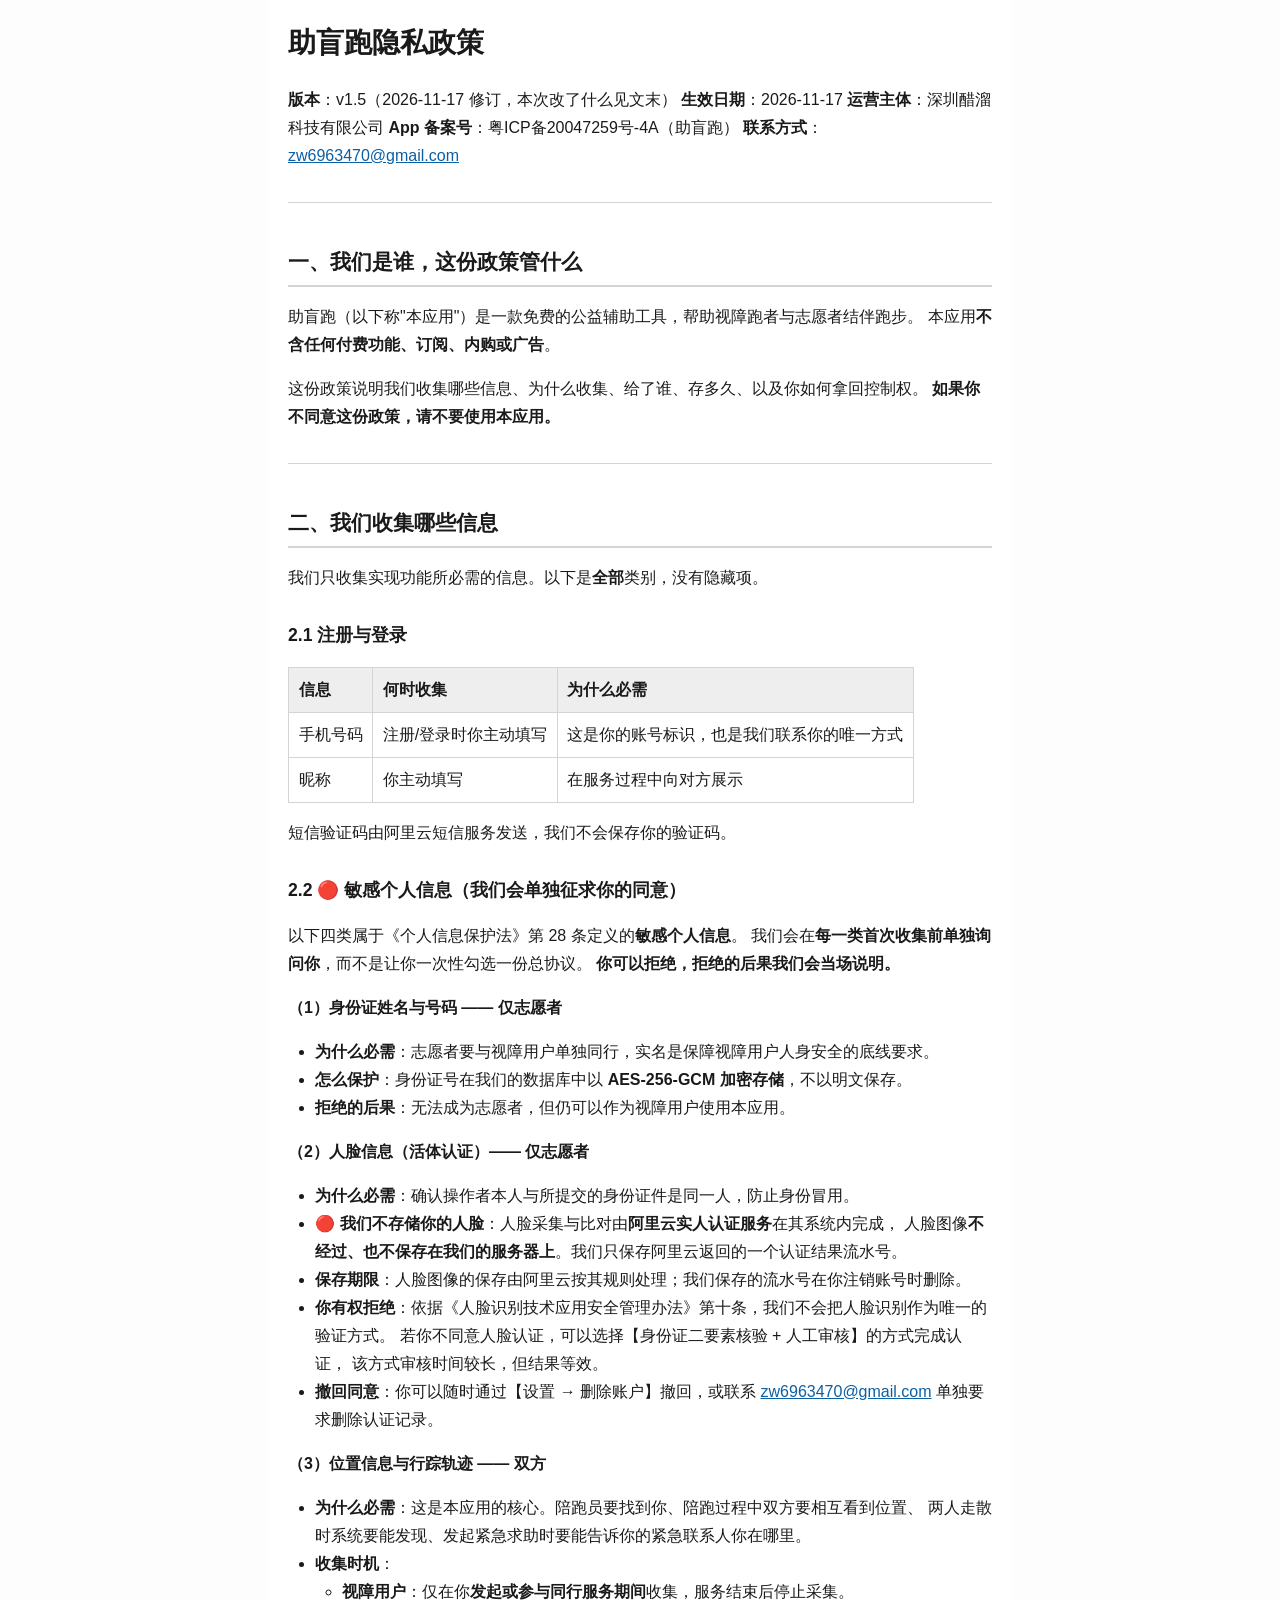
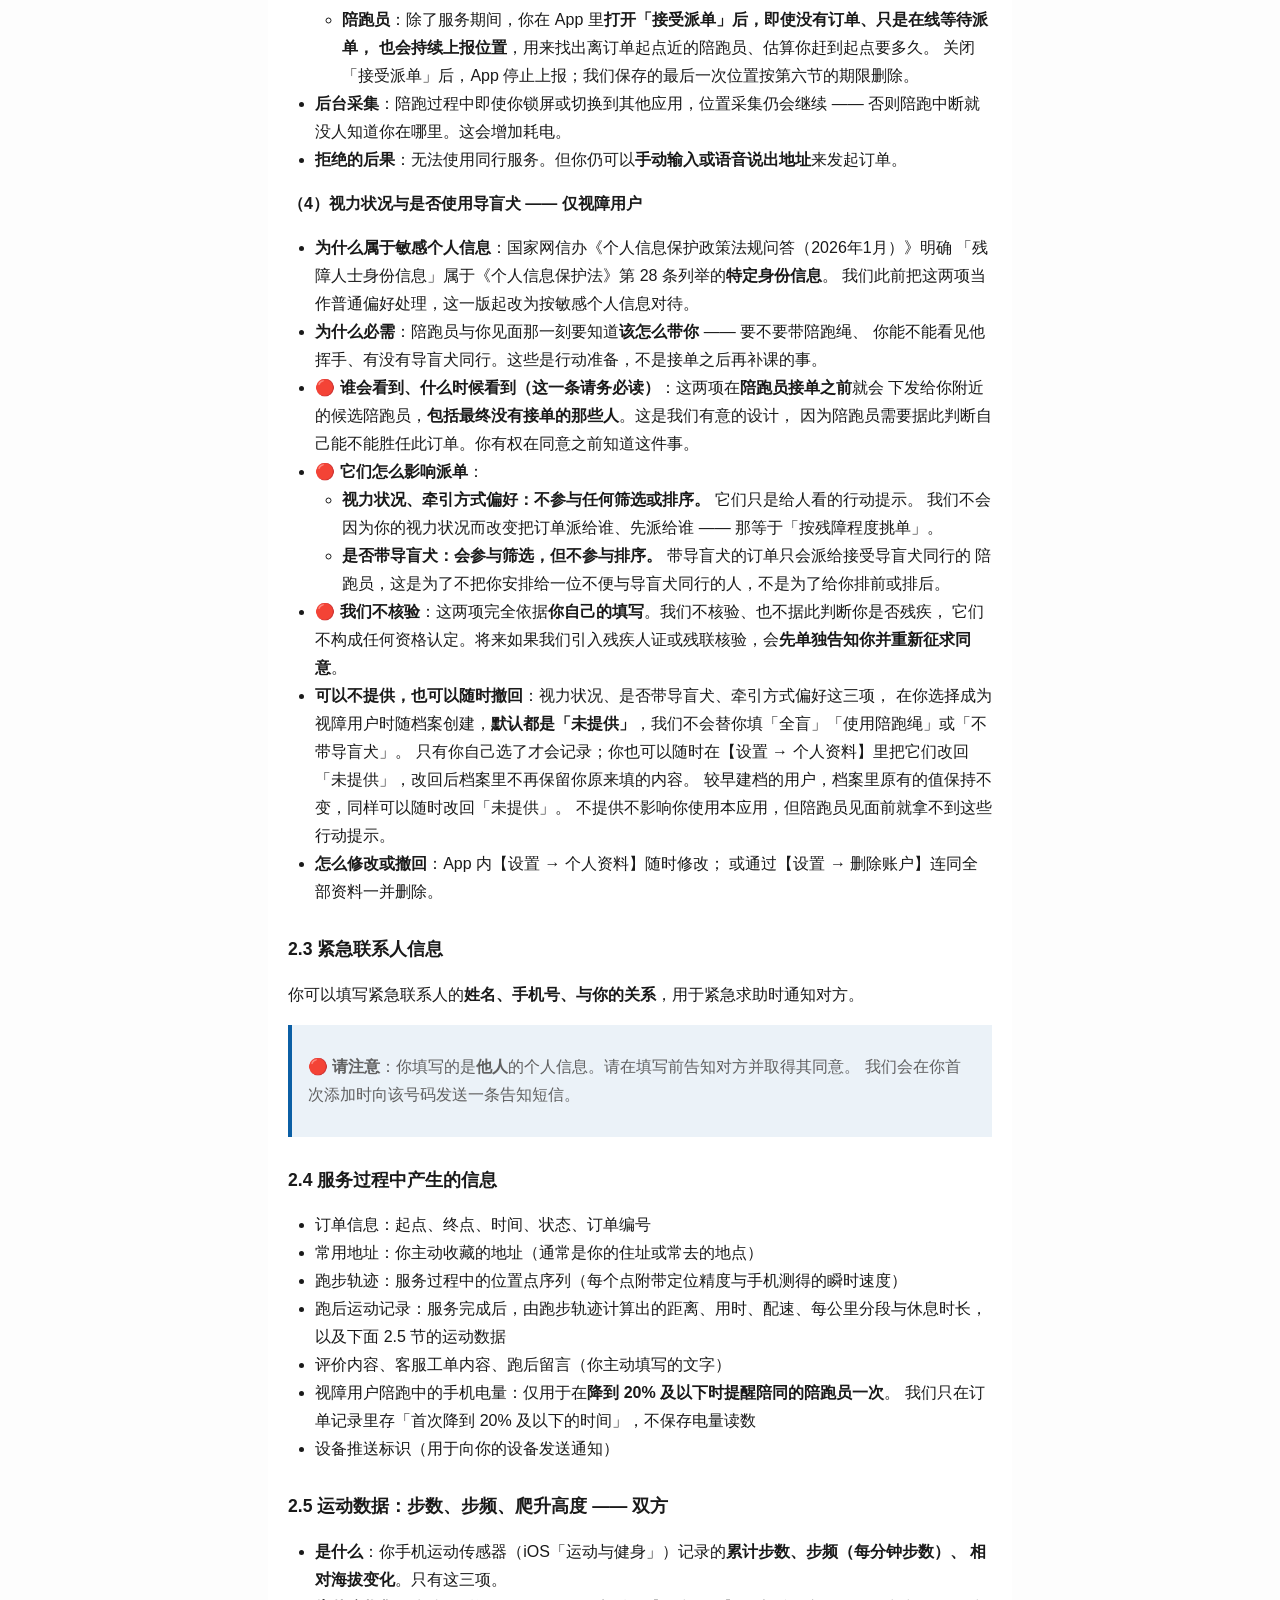
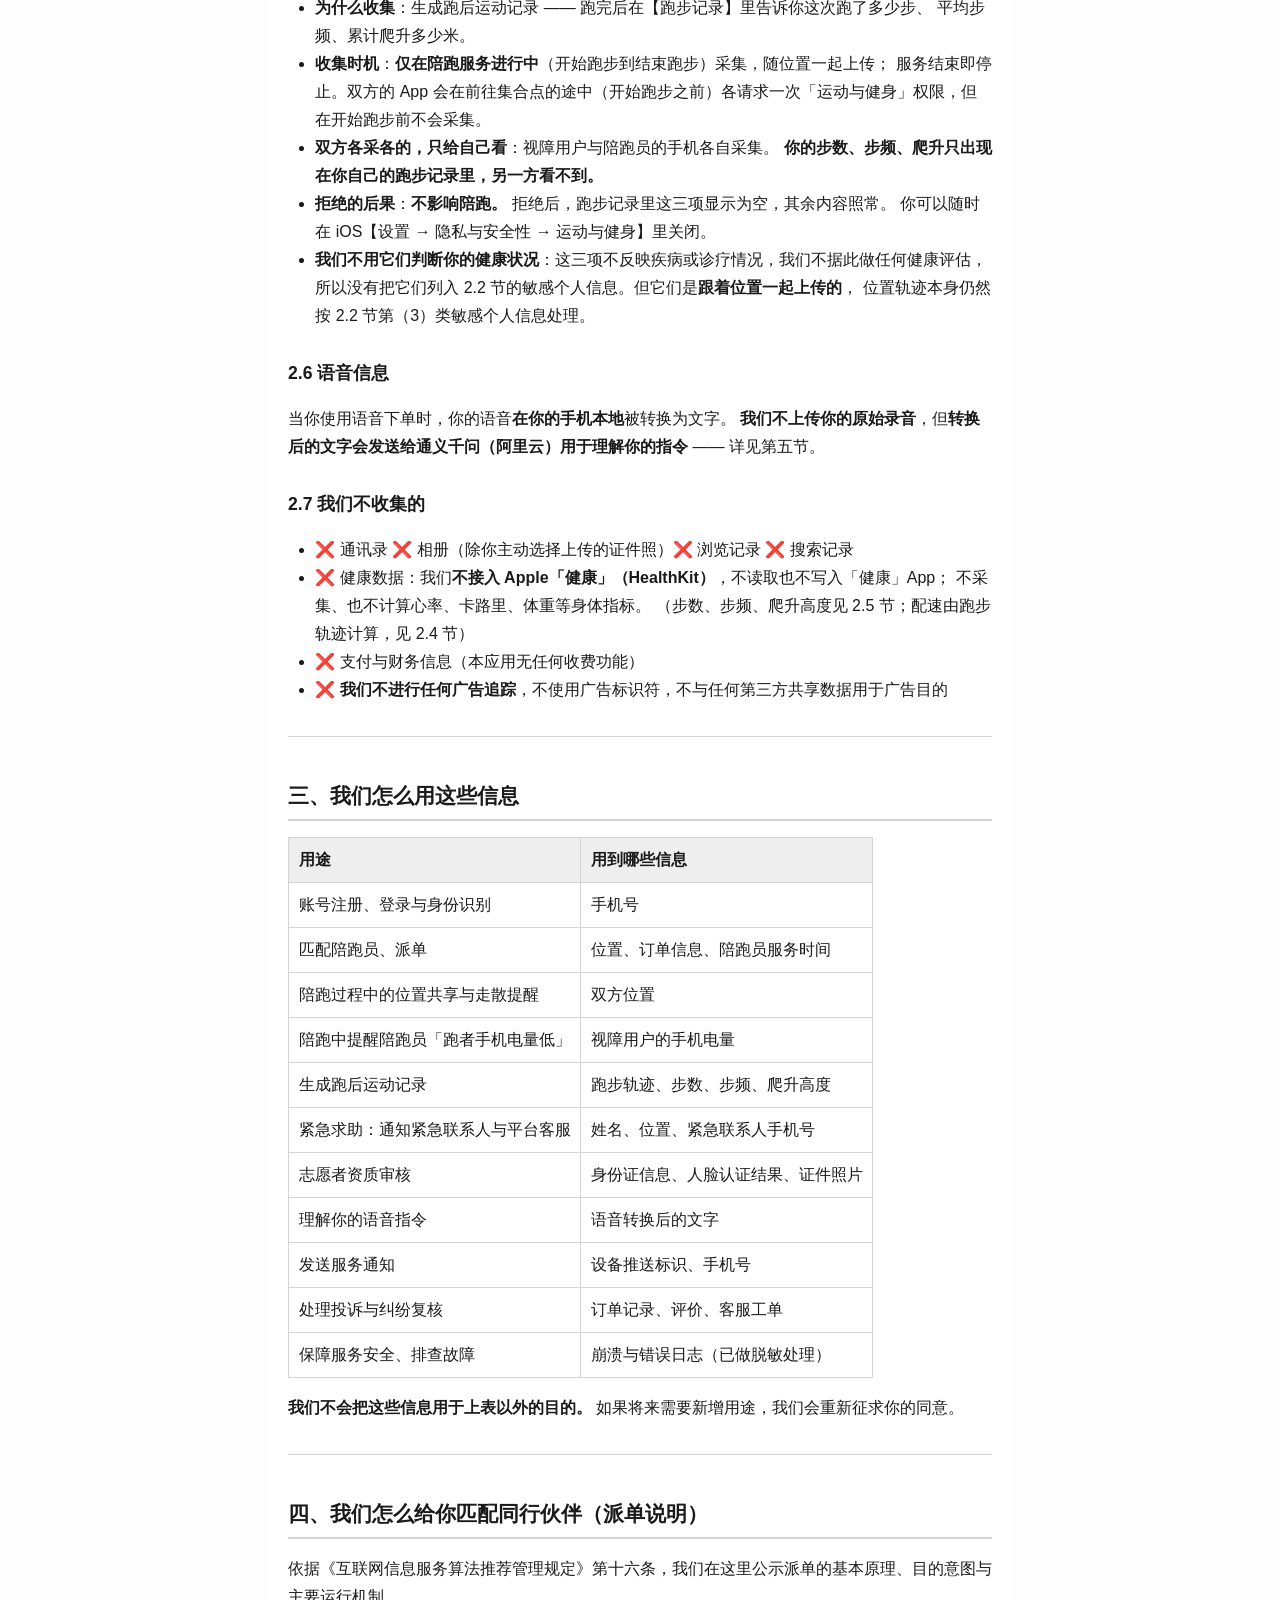
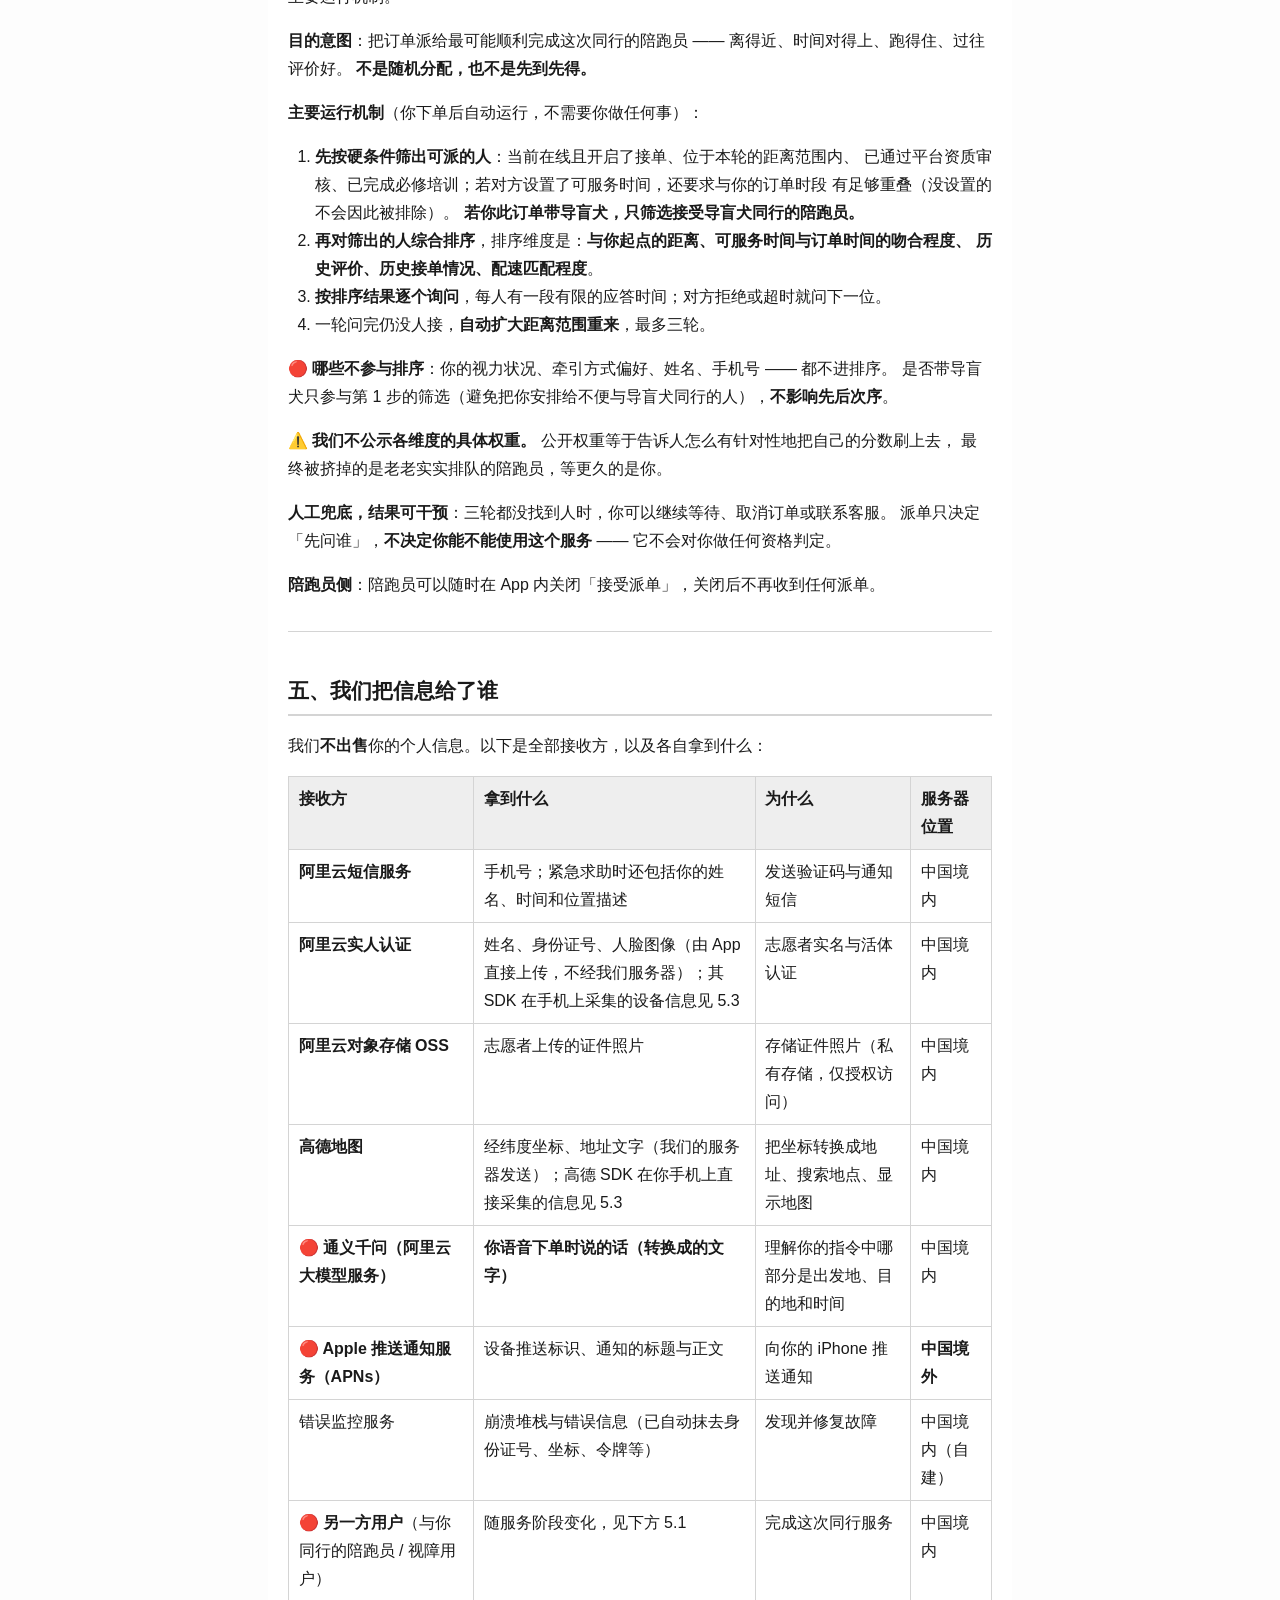
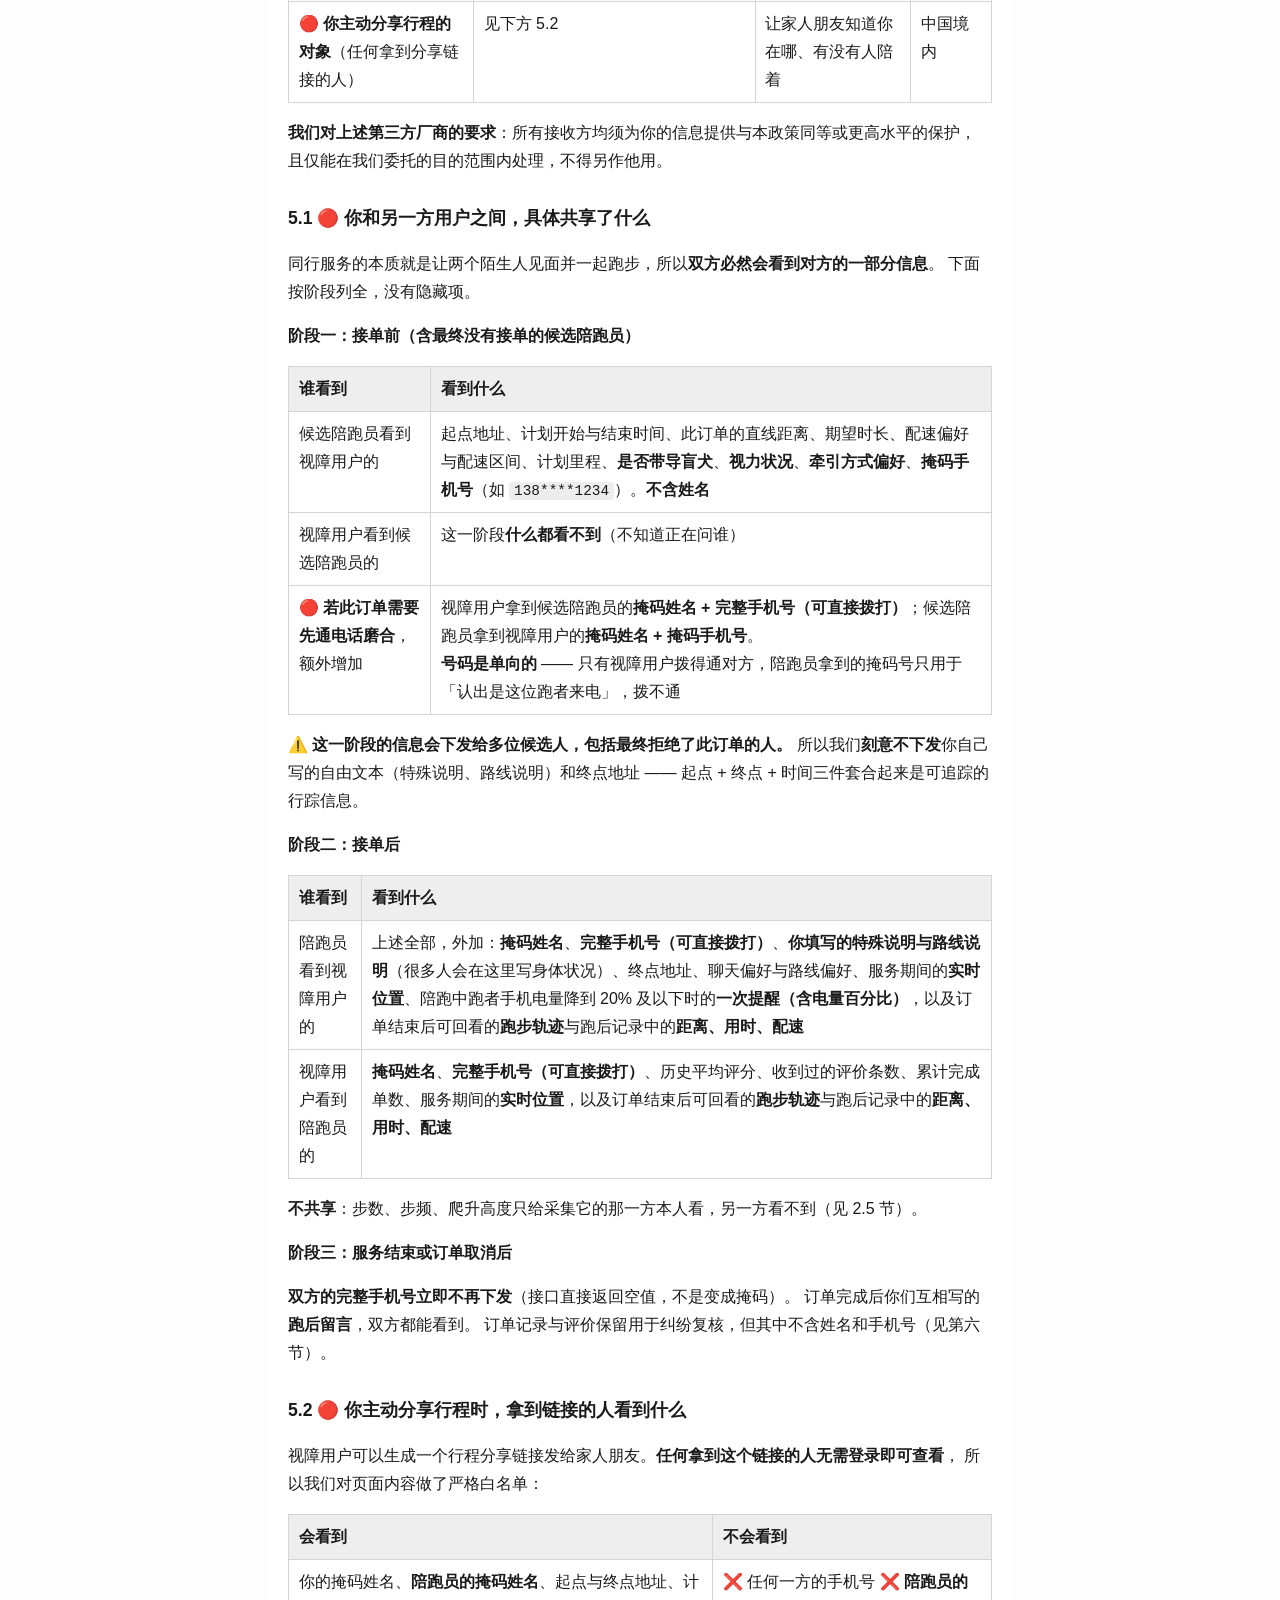
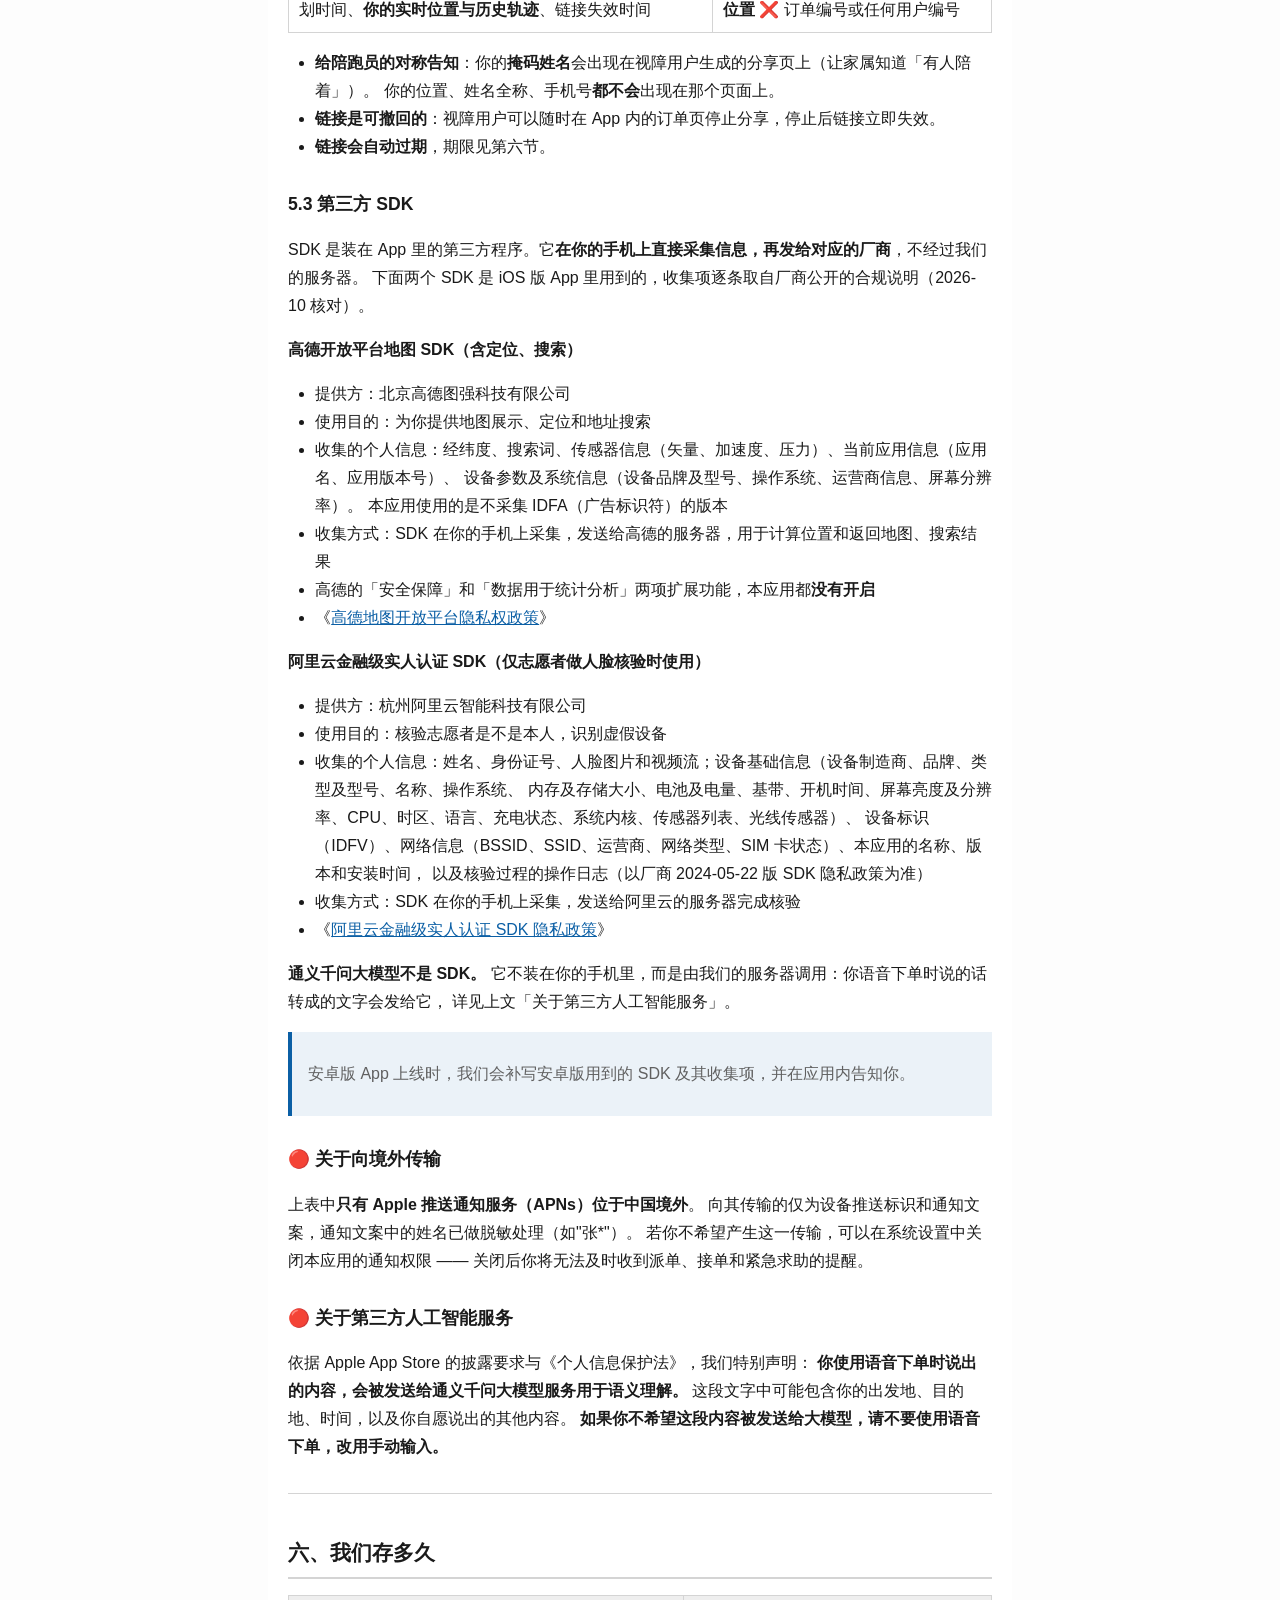
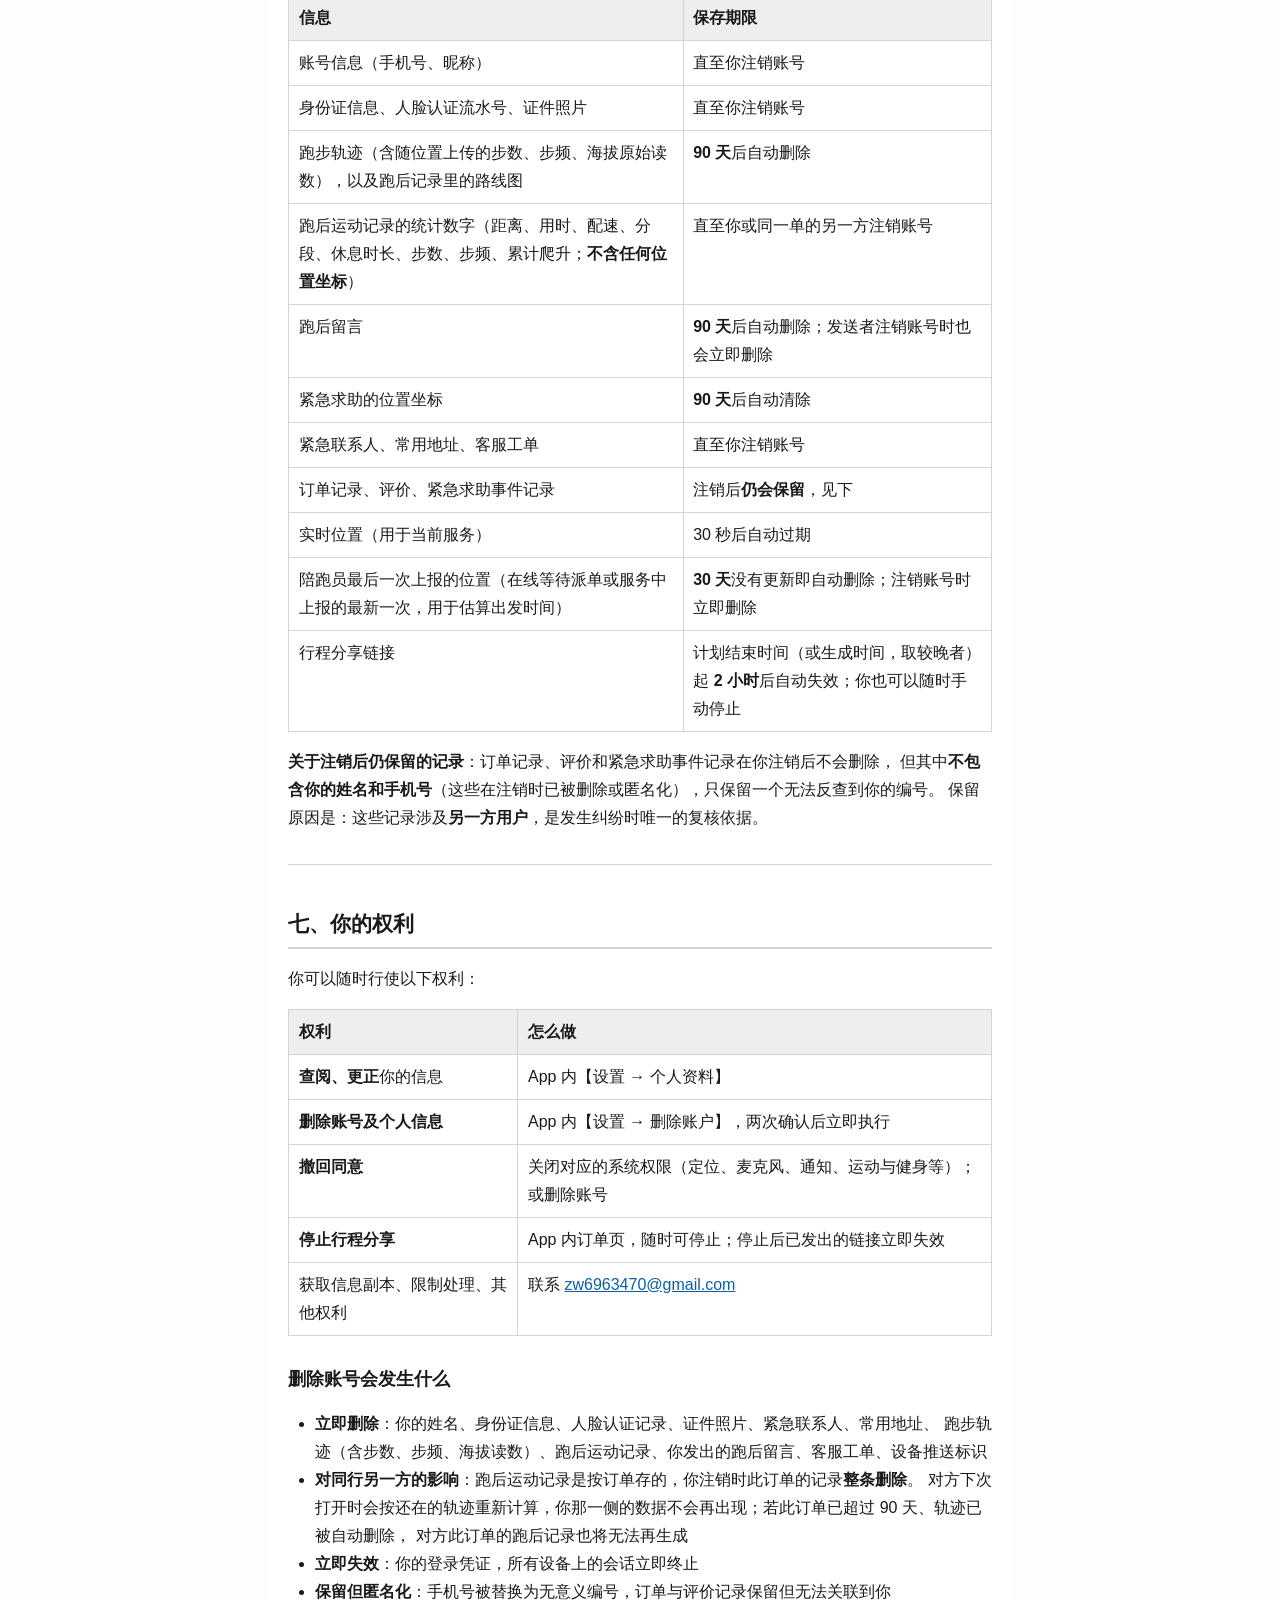
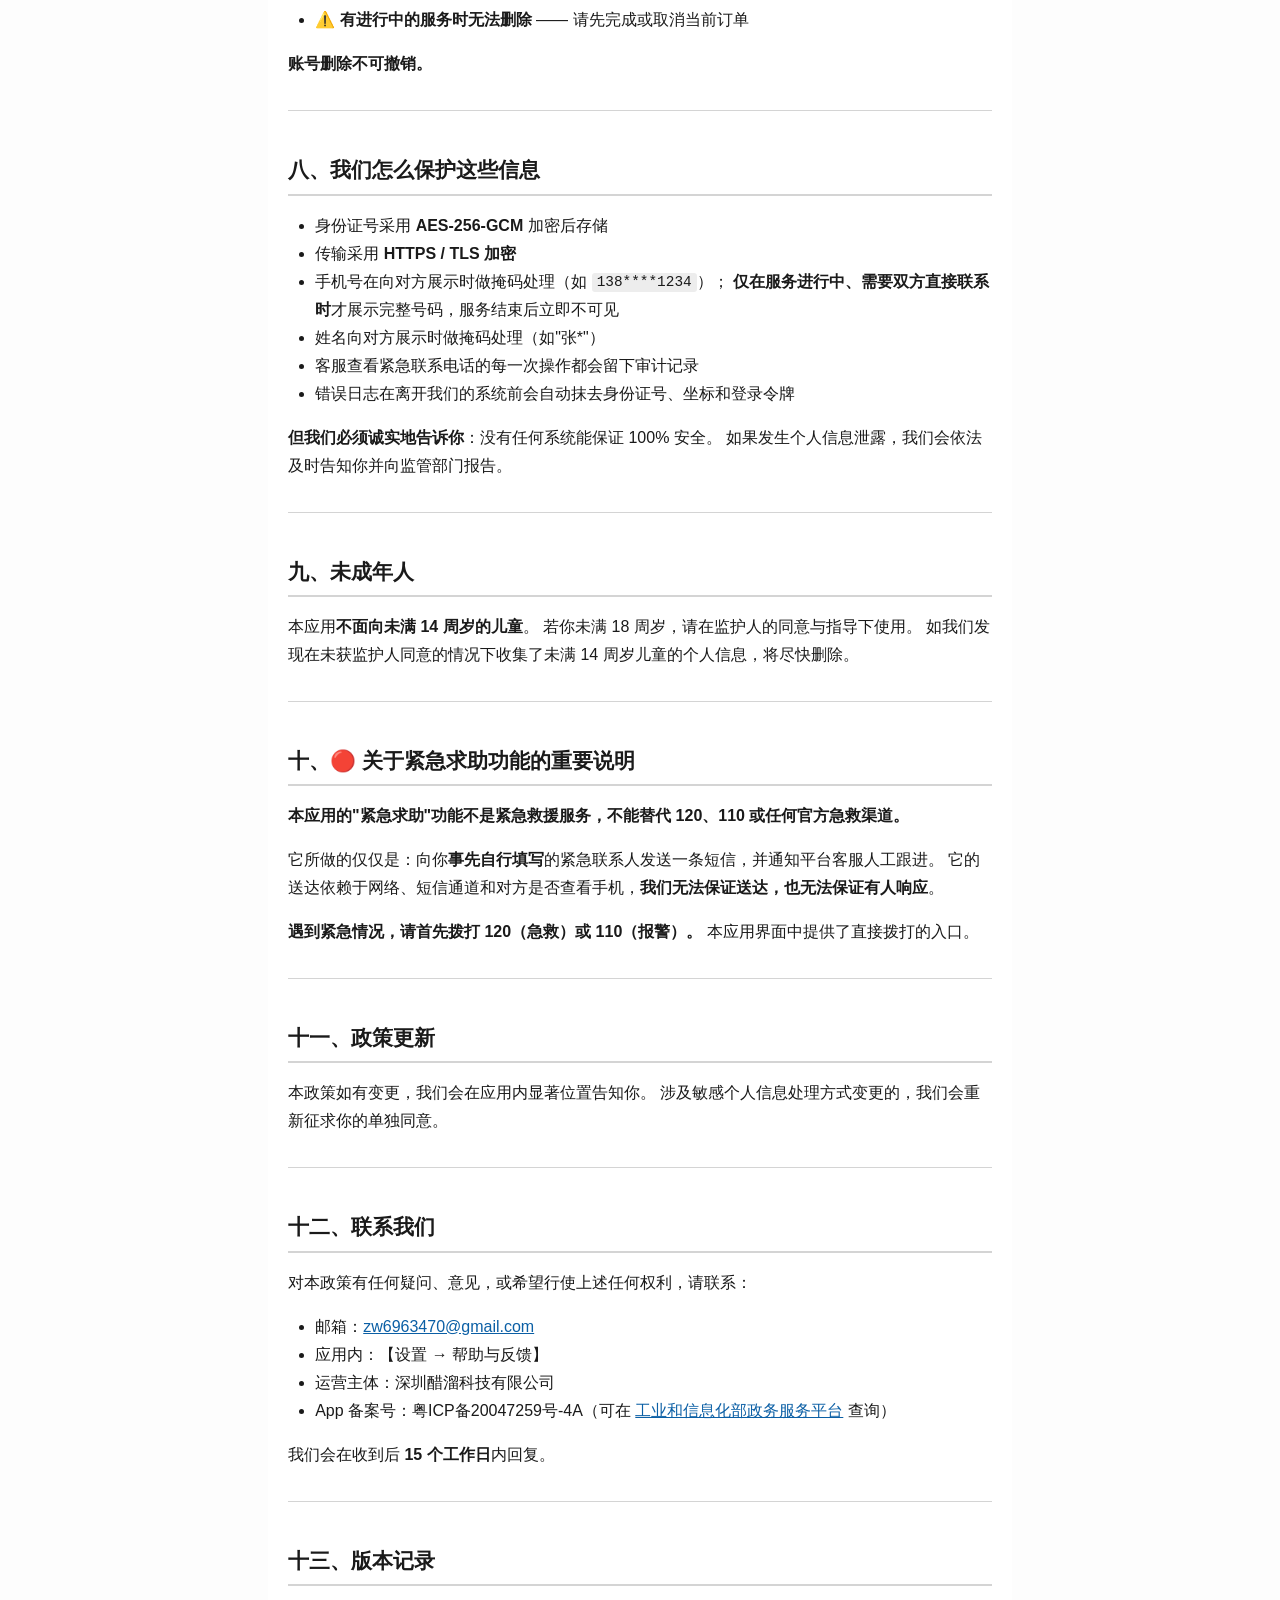
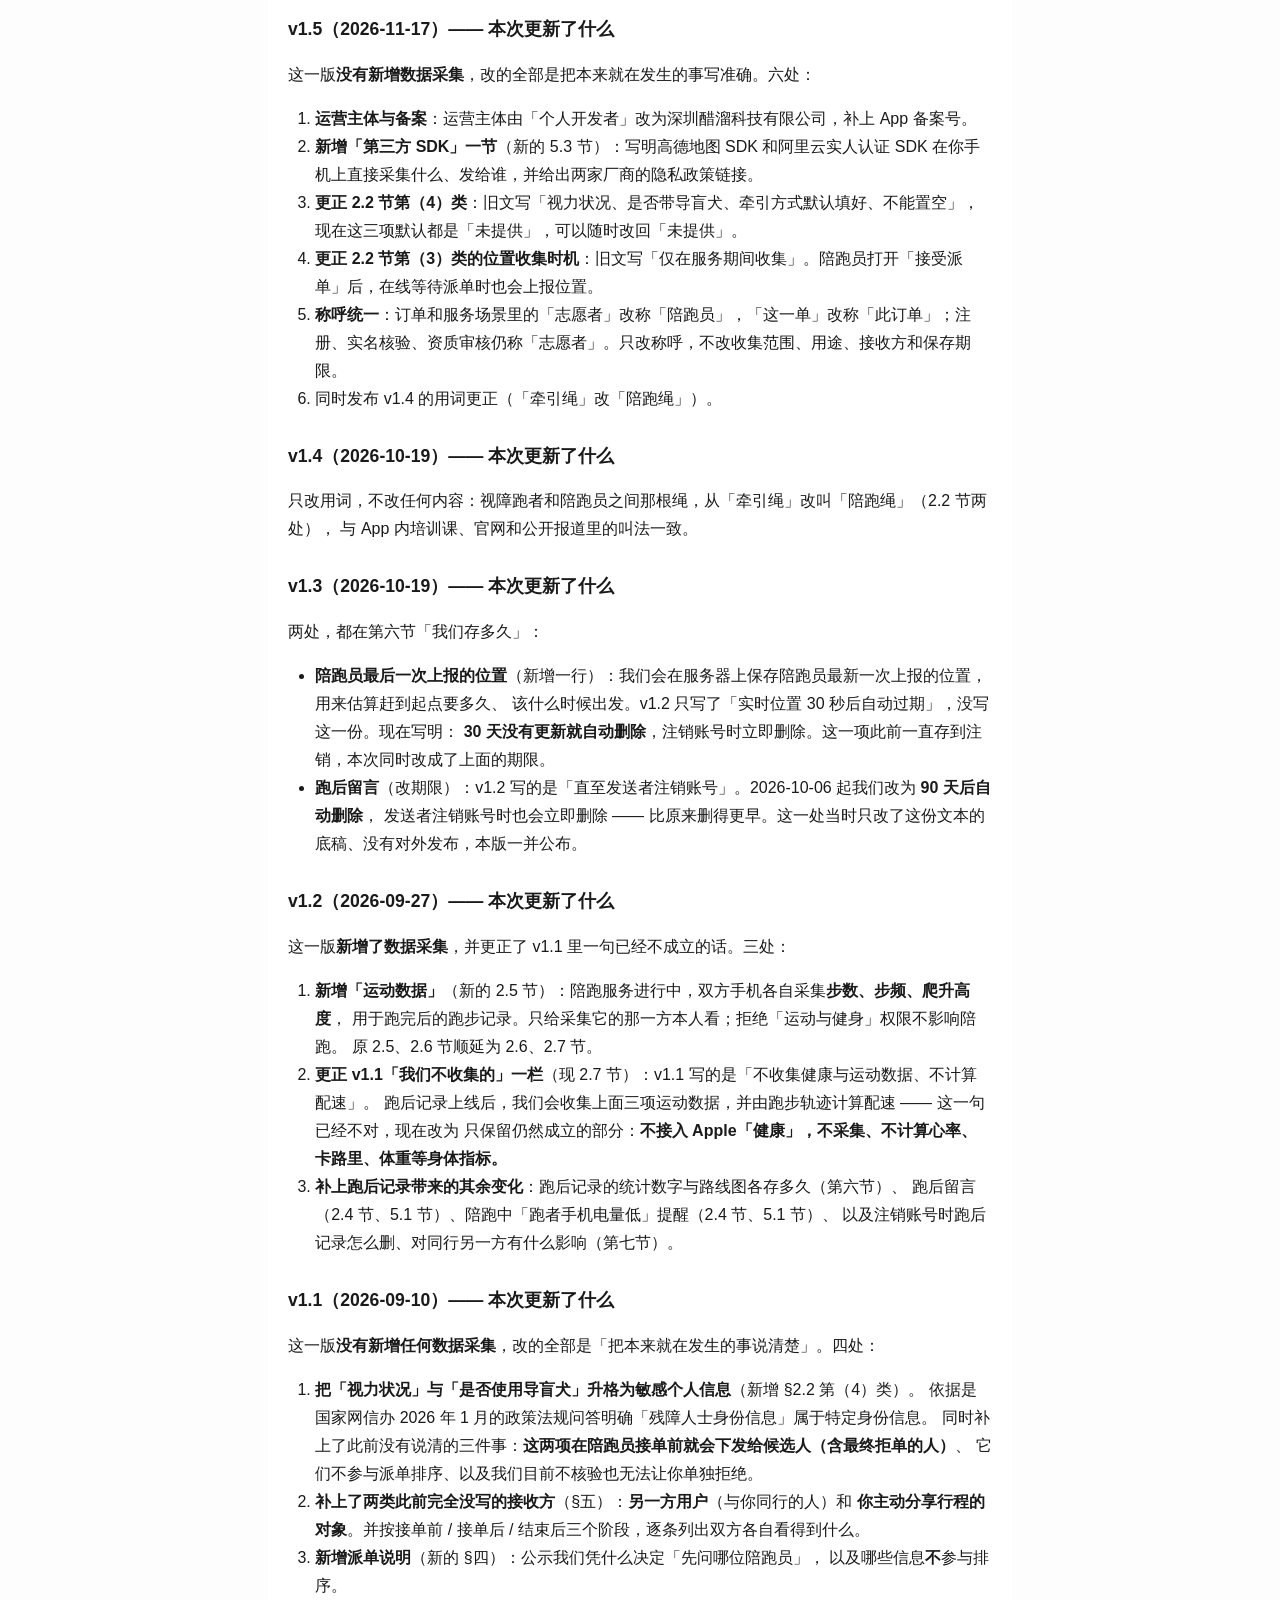
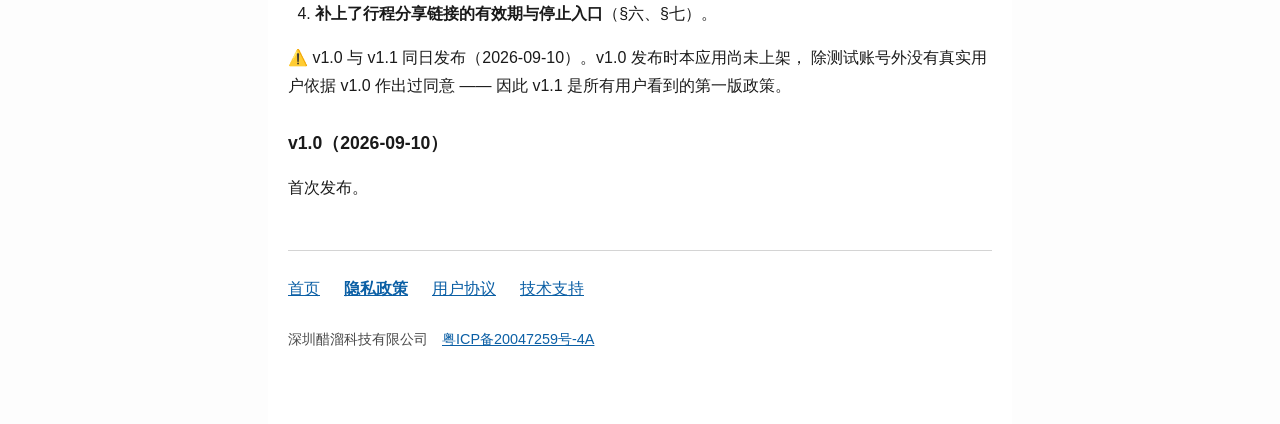
==== commit 289ef88b: "docs: 同步后端 md 的措辞调整" ====
--- a/privacy-policy.html
+++ b/privacy-policy.html
@@ -283,8 +283,7 @@
 <li><strong>视障用户</strong>：仅在你<strong>发起或参与同行服务期间</strong>收集，服务结束后停止采集。</li>
 <li><strong>陪跑员</strong>：除了服务期间，你在 App
 里<strong>打开「接受派单」后，即使没有订单、只是在线等待派单，
-也会持续上报位置</strong>（约每 10
-秒一次），用来找出离订单起点近的陪跑员、估算你赶到起点要多久。
+也会持续上报位置</strong>，用来找出离订单起点近的陪跑员、估算你赶到起点要多久。
 关闭「接受派单」后，App
 停止上报；我们保存的最后一次位置按第六节的期限删除。</li>
 </ul></li>
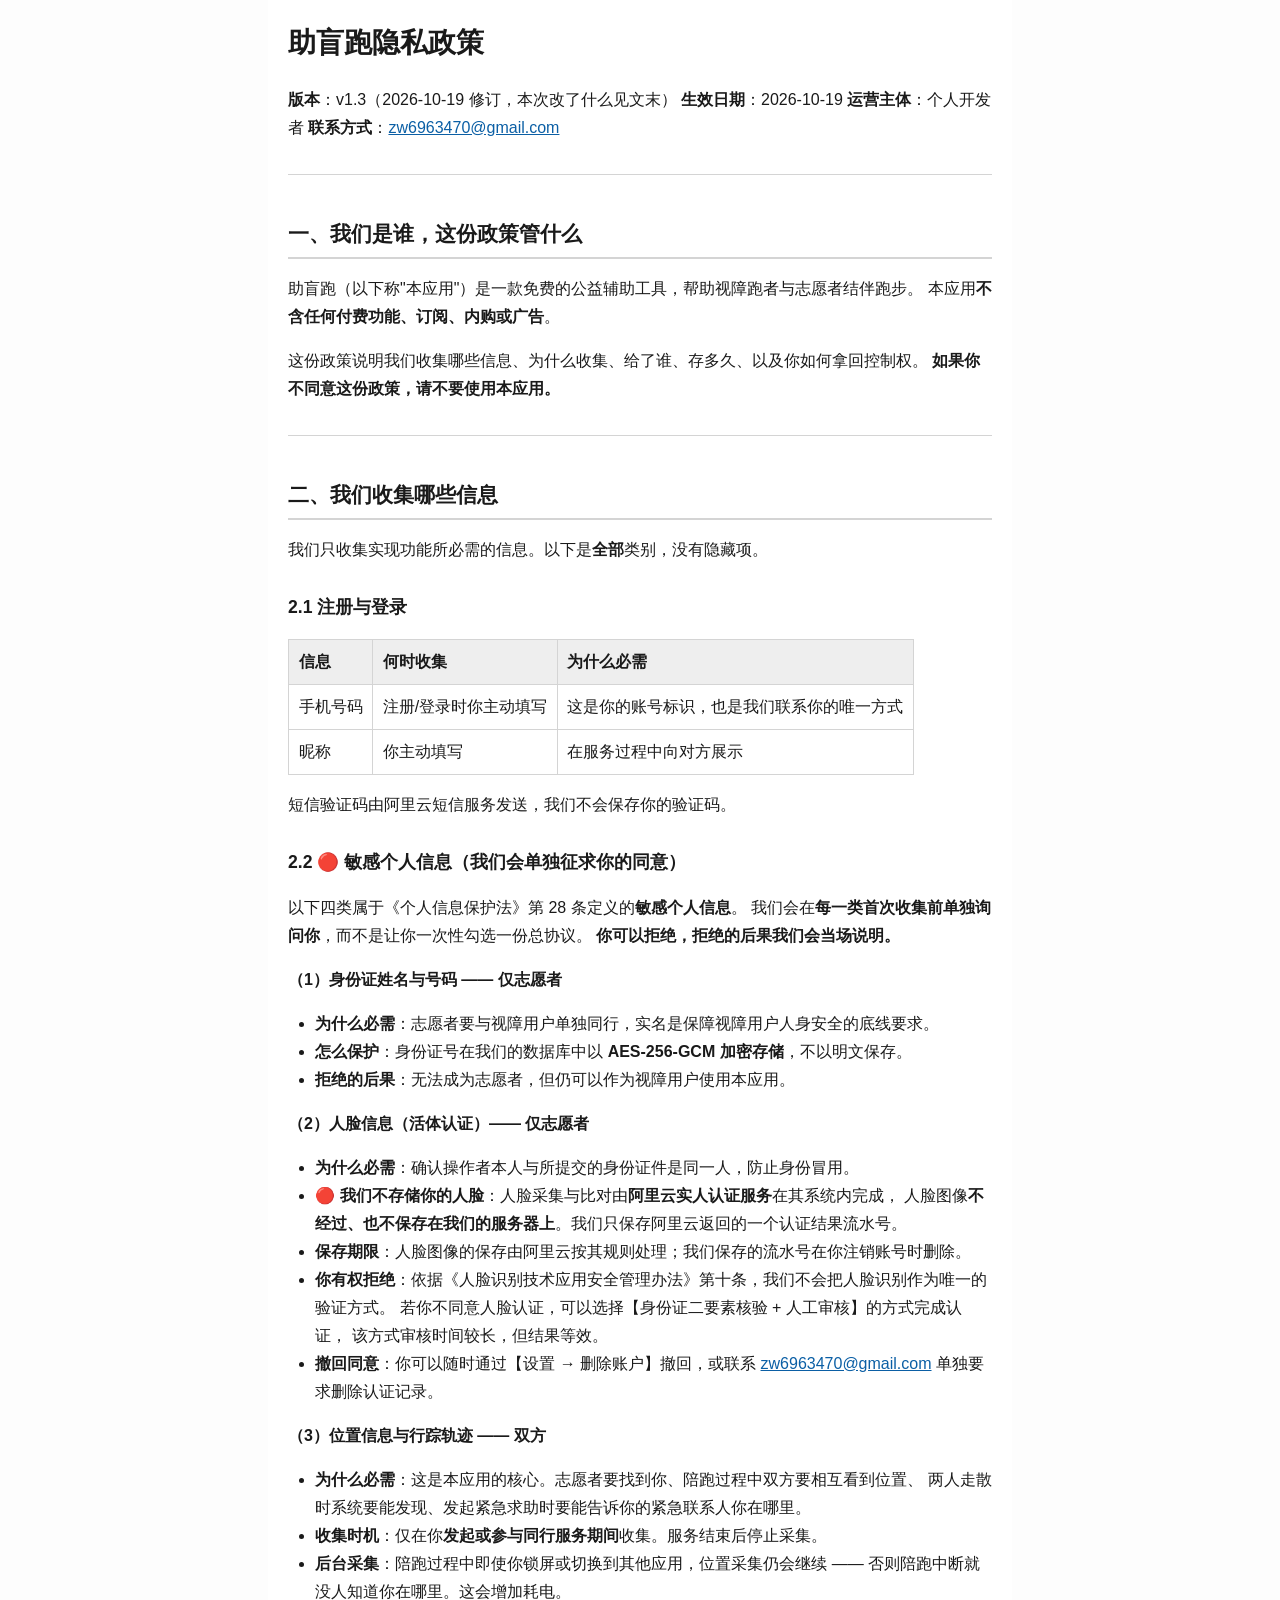
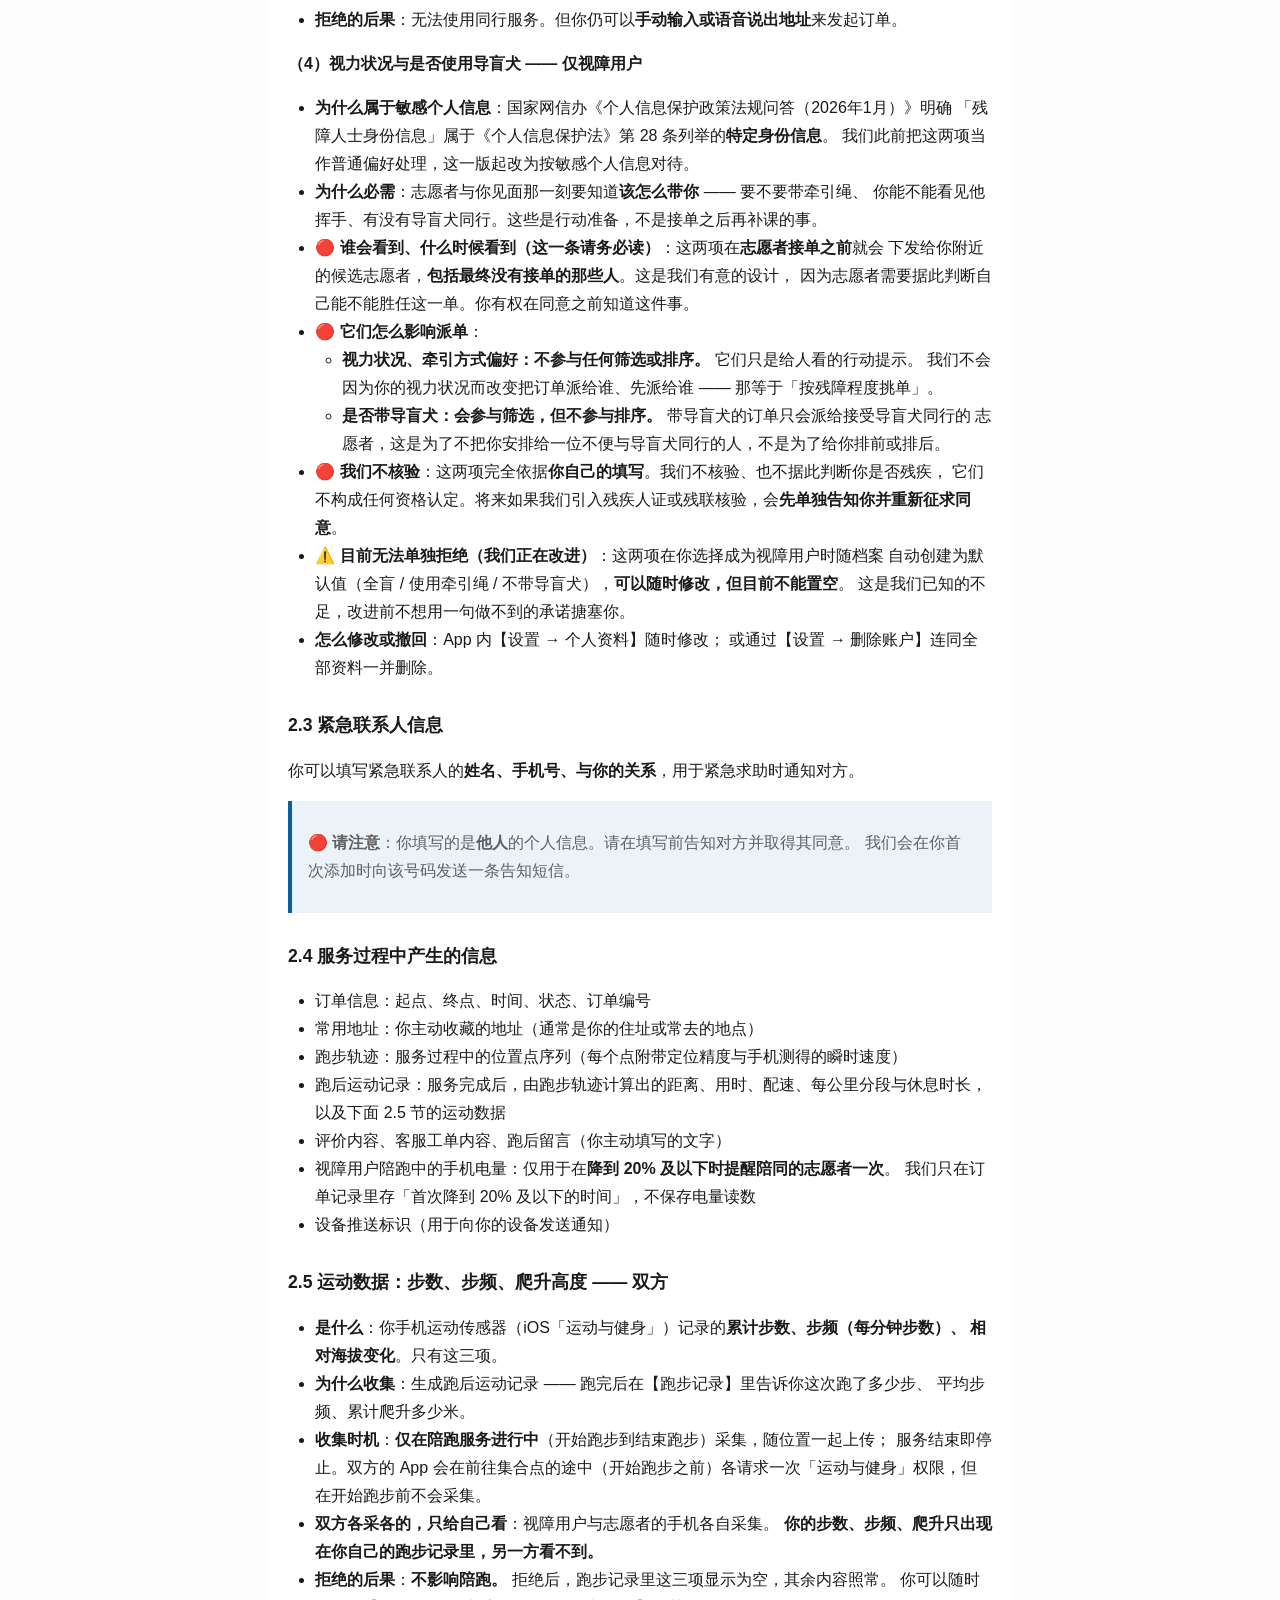
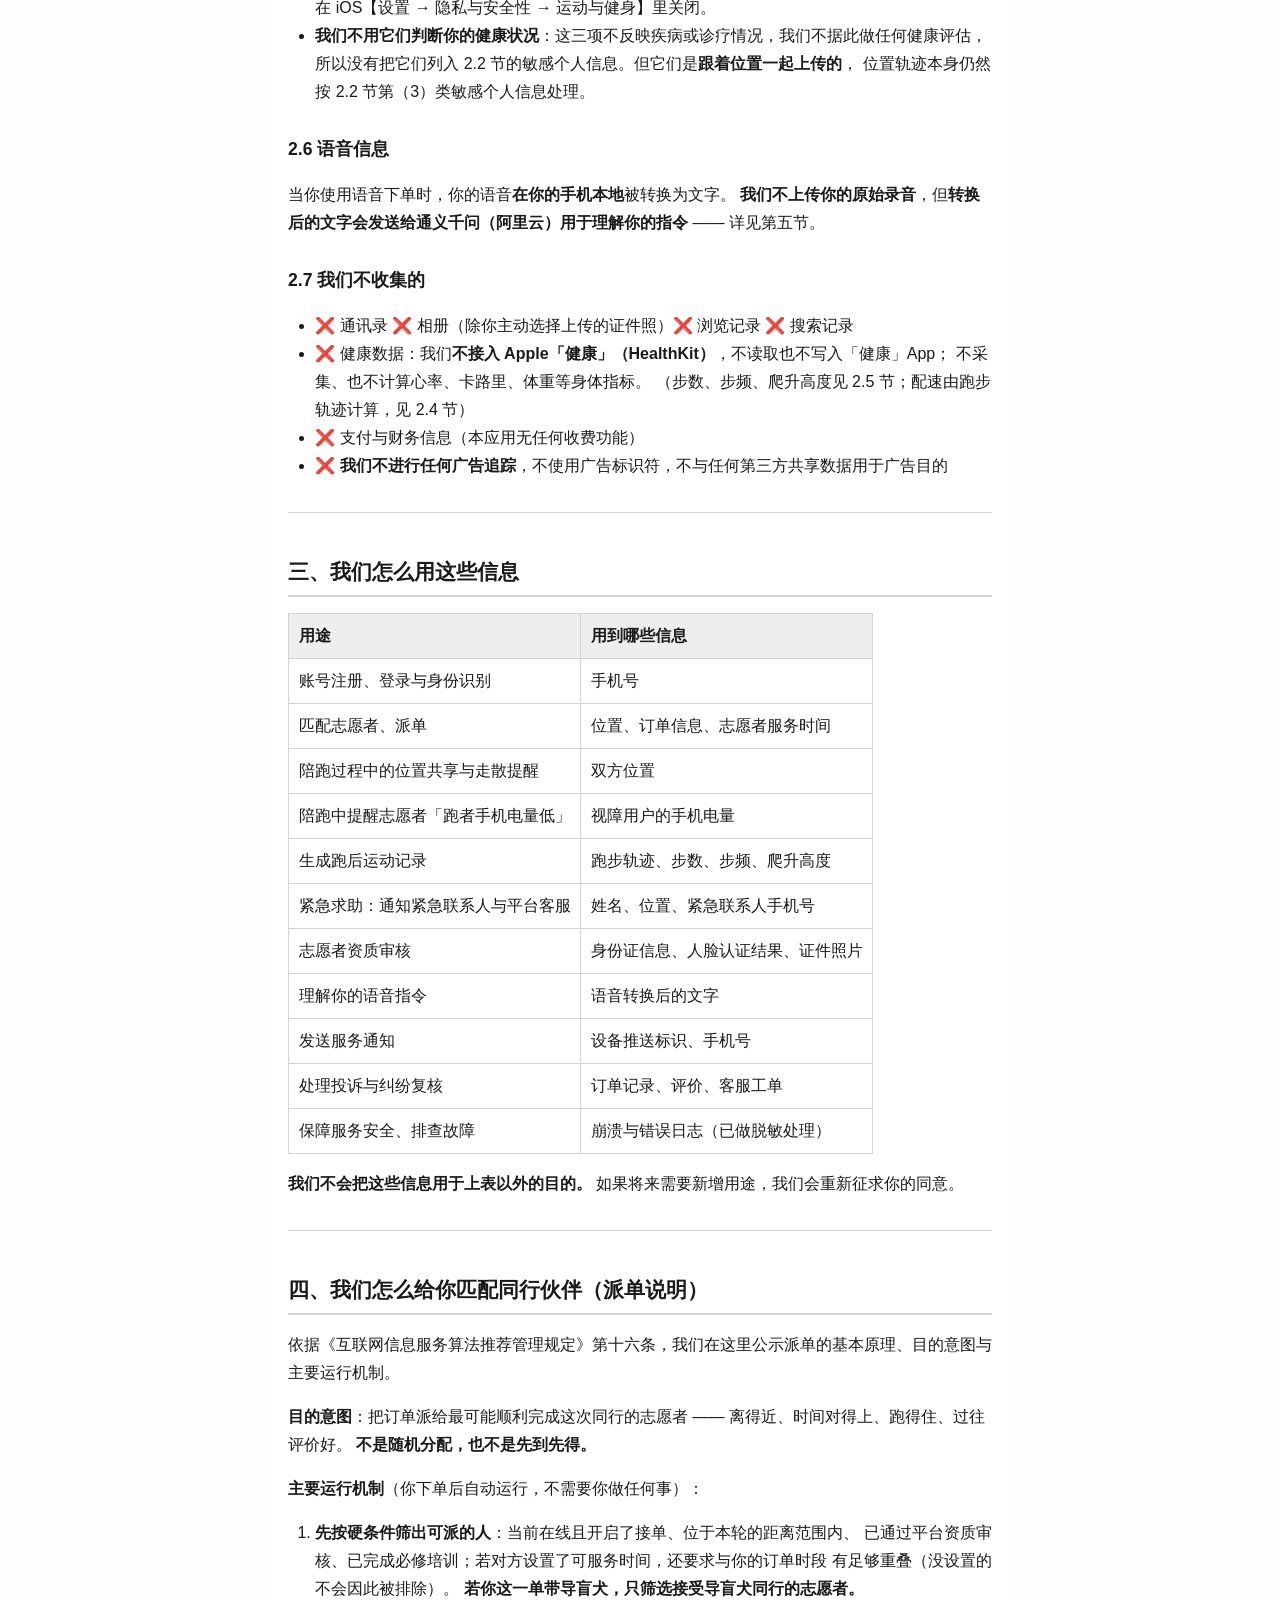
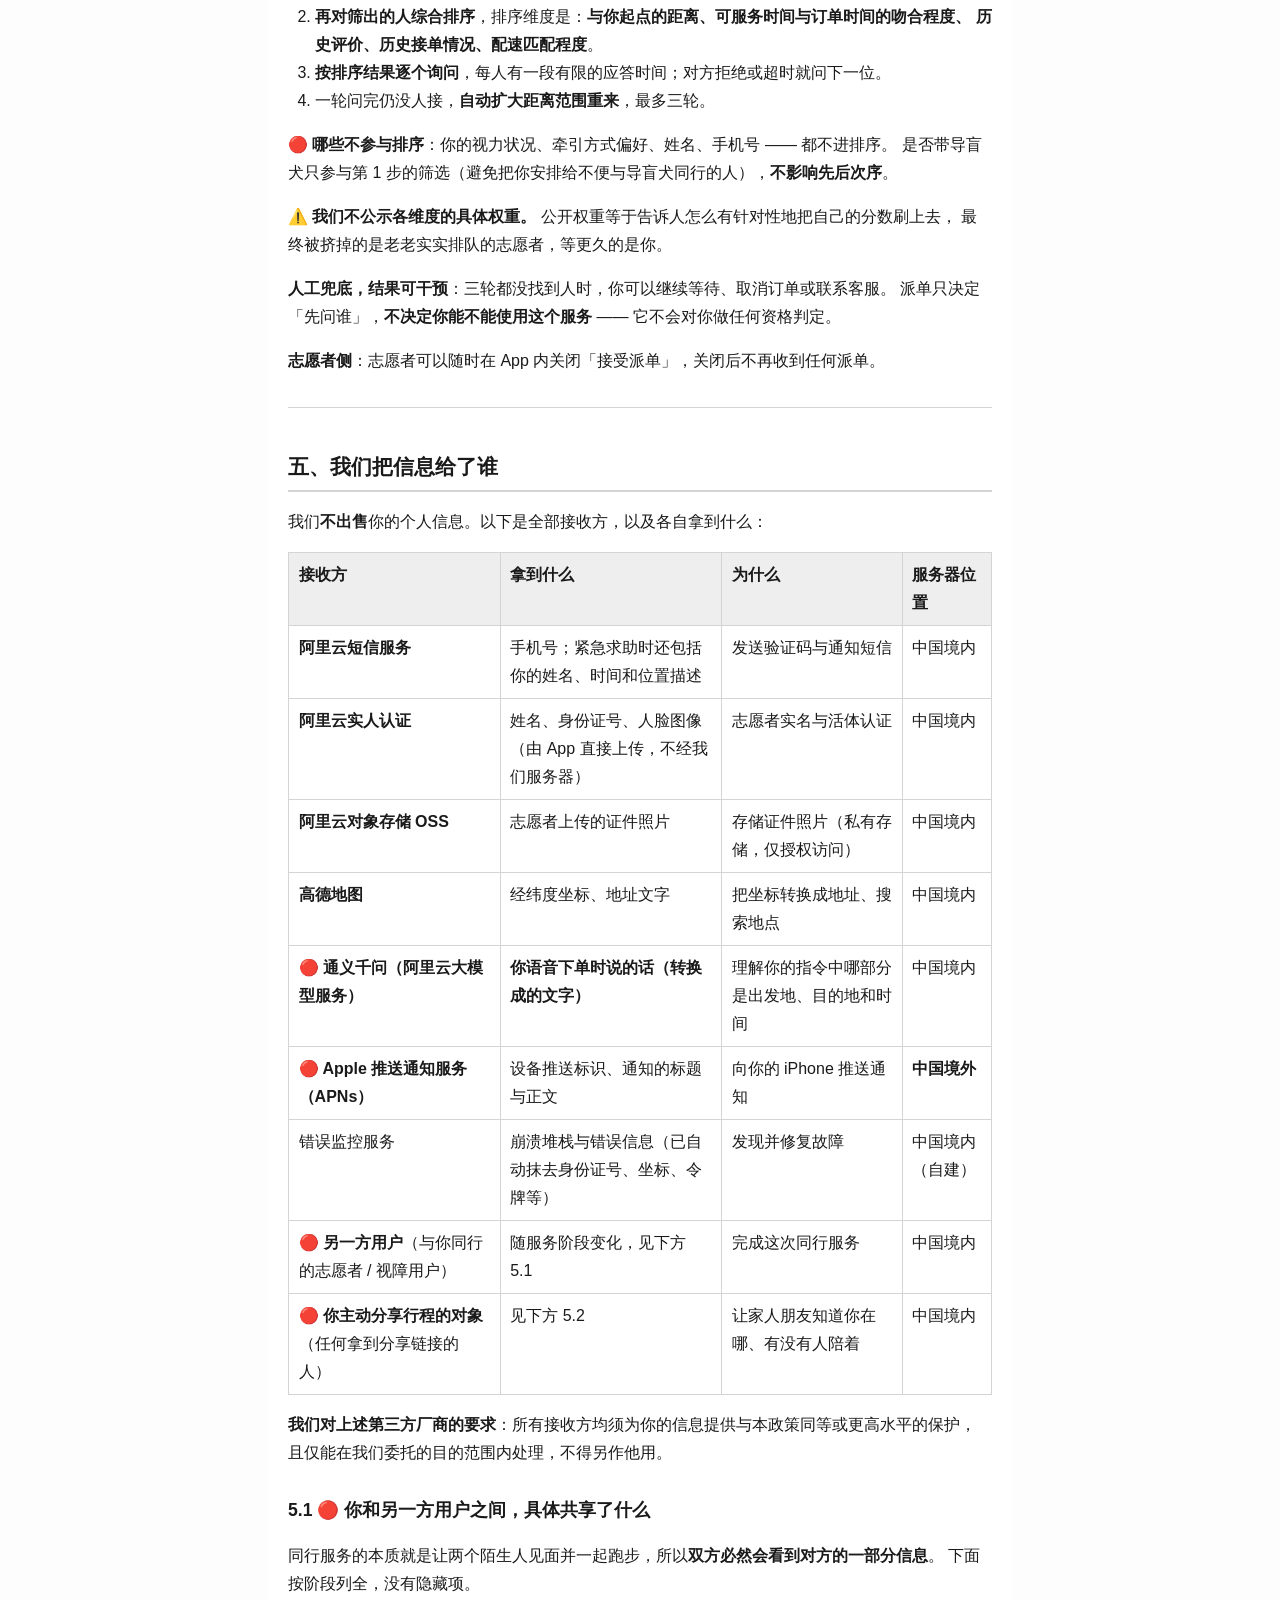
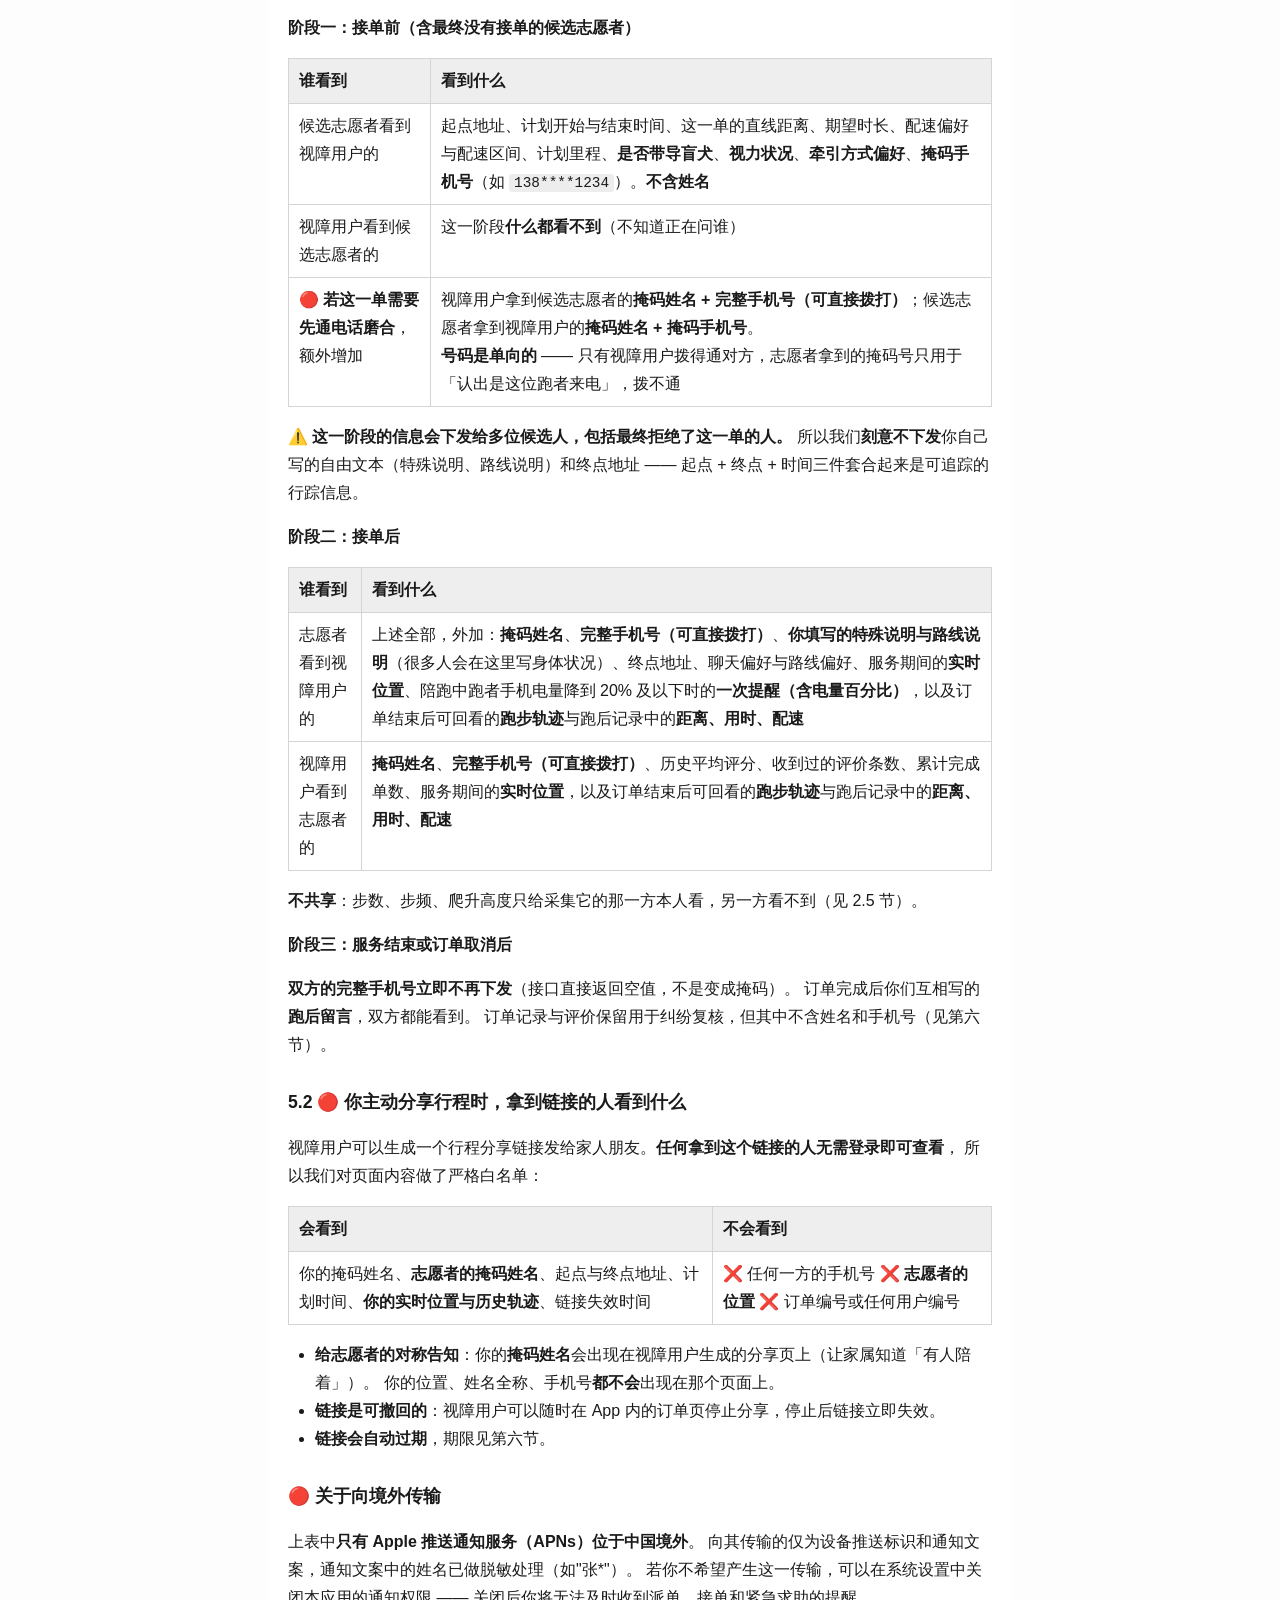
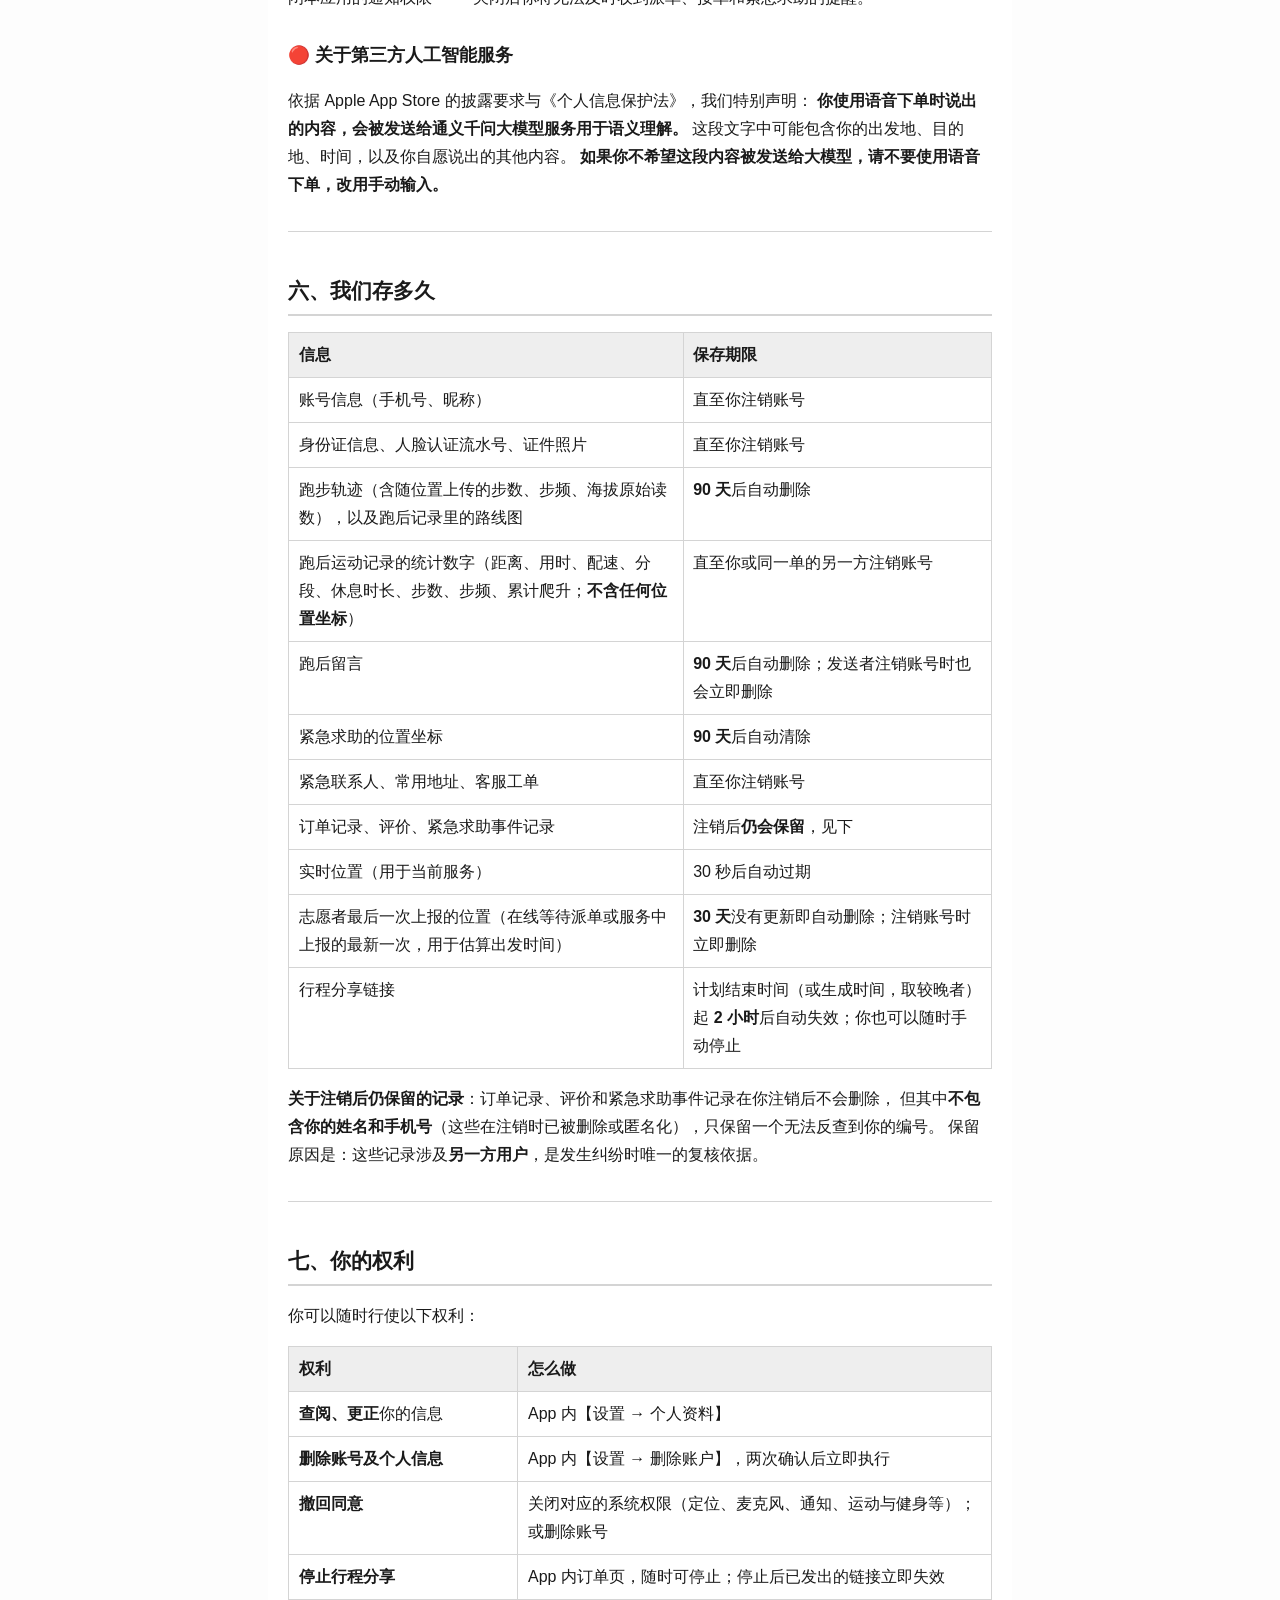
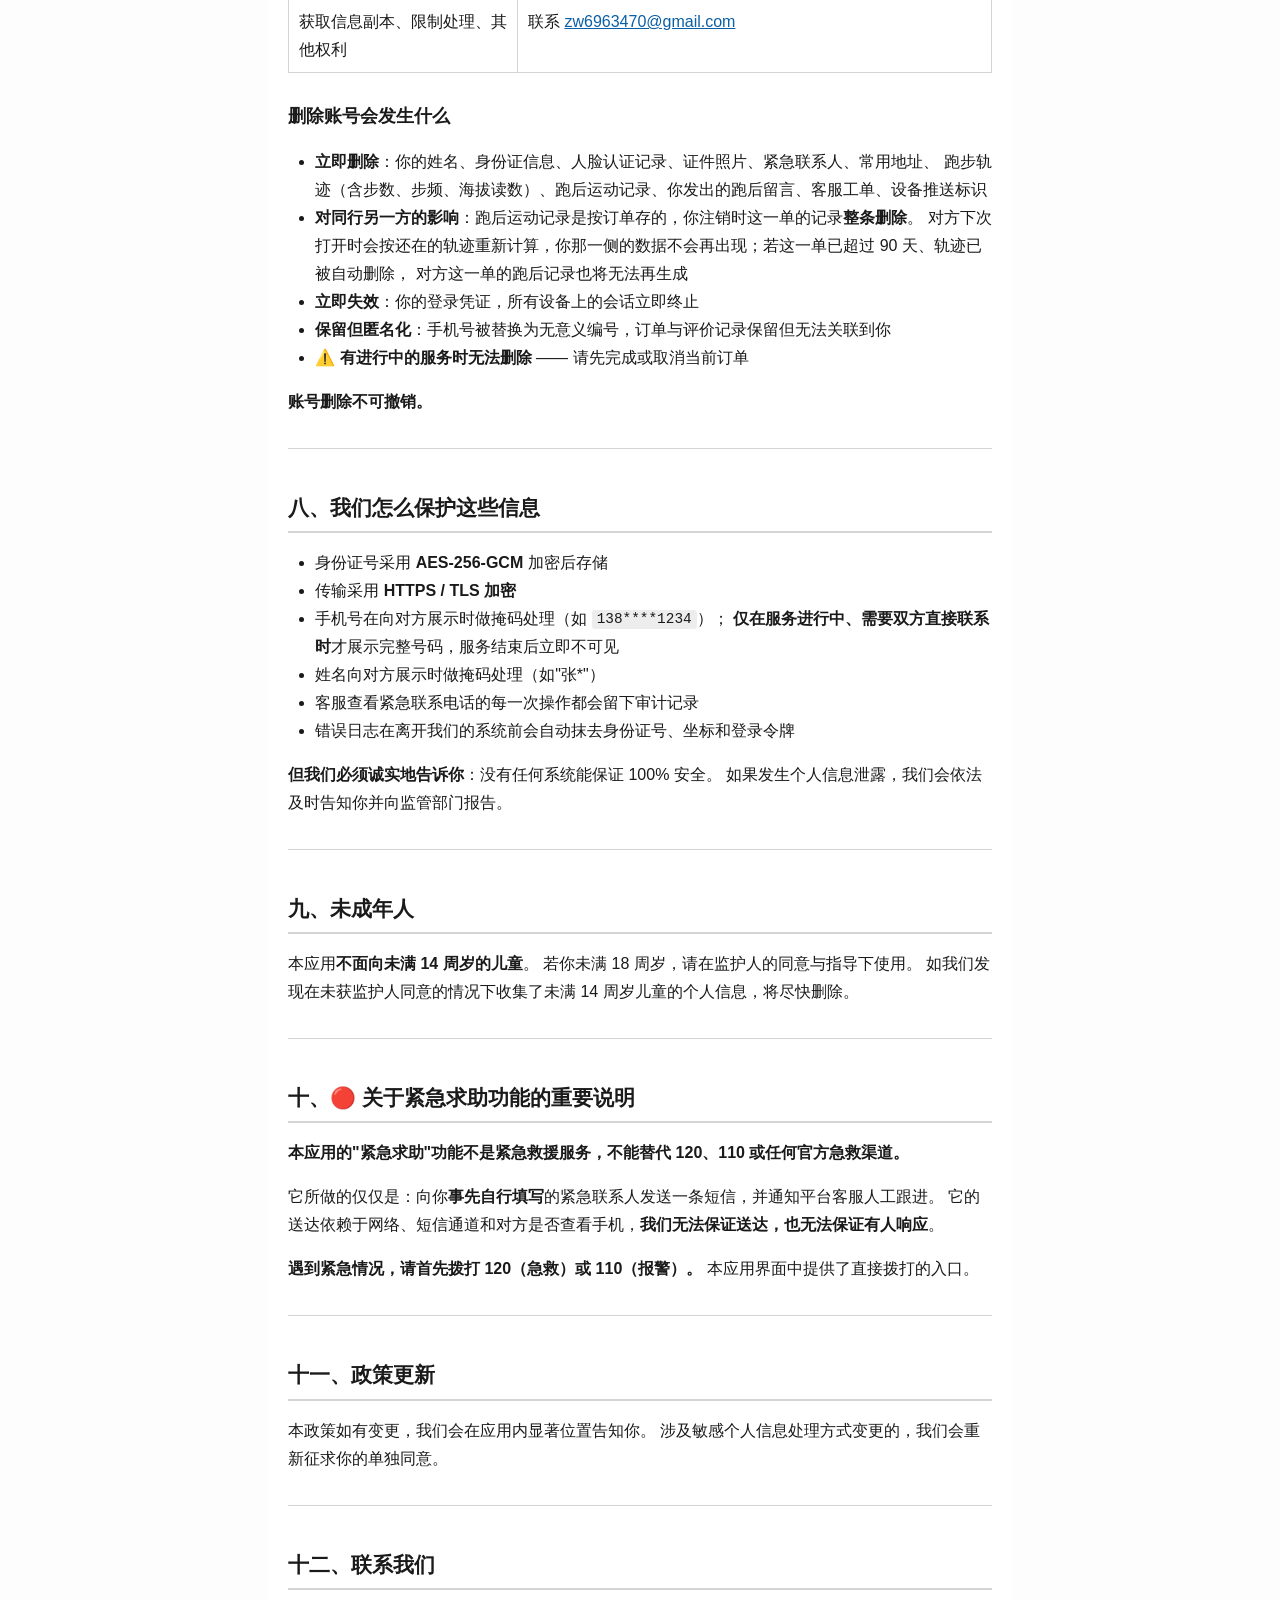
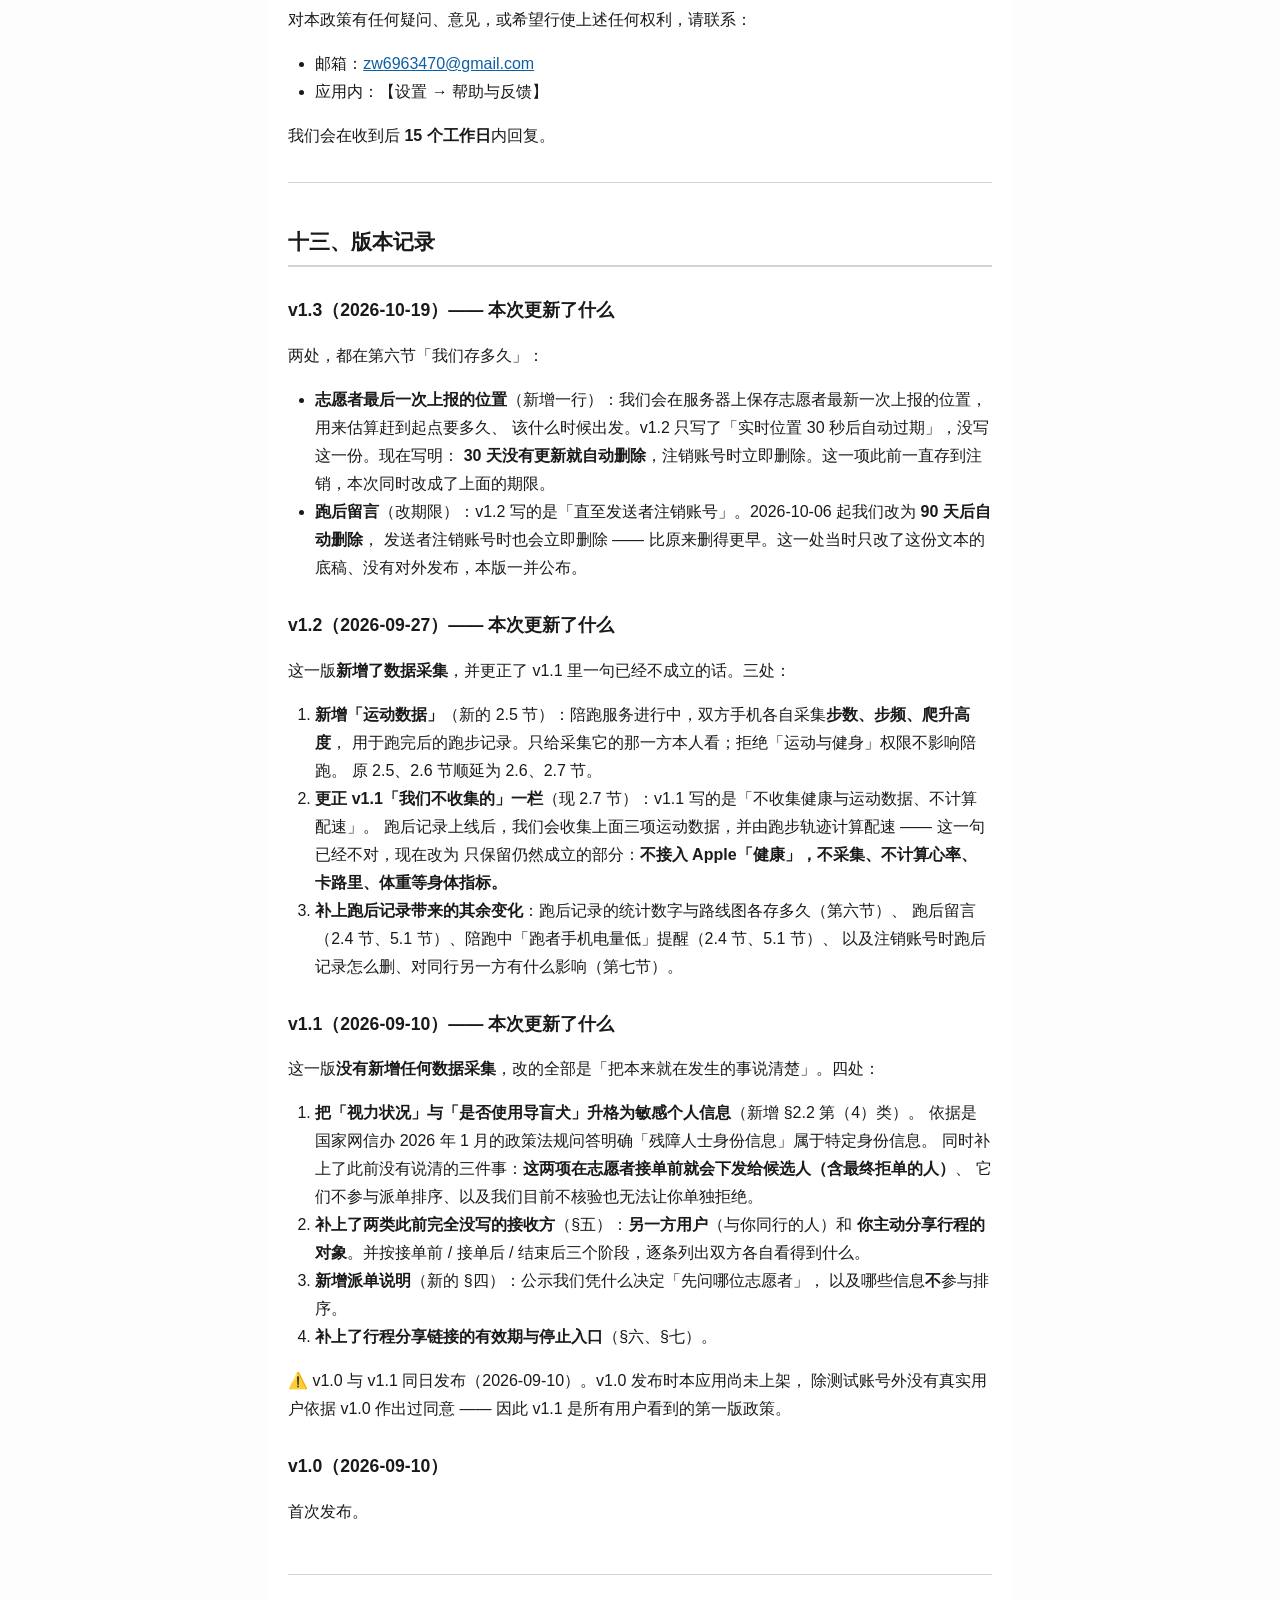
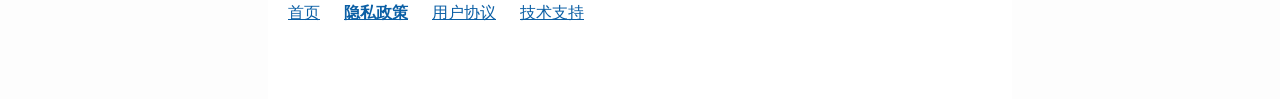
==== commit 01321d7f: "fix: 法律页去掉重复 h1、加页脚站内导航，删掉门禁的 H1 例外 (#3) * fix: 隐私政策与用户协议去掉重复 h1，加页脚站内导航  由后端 docs/legal/build-html." ====
--- a/privacy-policy.html
+++ b/privacy-policy.html
@@ -202,17 +202,14 @@
   .site-footer ul { list-style: none; margin: 0; padding: 0; display: flex; flex-wrap: wrap; gap: 0 1.5rem; }
   .site-footer a { display: inline-block; padding: .5rem 0; }  /* 行高 + 上下内边距 ≈ 44pt 点按区域 */
   .site-footer a[aria-current="page"] { font-weight: 600; }
-  .site-footer .icp { margin: .5rem 0 0; color: var(--muted); font-size: .9rem; }
   </style>
   <meta name="viewport" content="width=device-width, initial-scale=1">
 </head>
 <body>
 <h1 id="助盲跑隐私政策">助盲跑隐私政策</h1>
-<p><strong>版本</strong>：v1.5（2026-11-17 修订，本次改了什么见文末）
-<strong>生效日期</strong>：2026-11-17
-<strong>运营主体</strong>：深圳醋溜科技有限公司 <strong>App
-备案号</strong>：粤ICP备20047259号-4A（助盲跑）
-<strong>联系方式</strong>：<a
+<p><strong>版本</strong>：v1.3（2026-10-19 修订，本次改了什么见文末）
+<strong>生效日期</strong>：2026-10-19
+<strong>运营主体</strong>：个人开发者 <strong>联系方式</strong>：<a
 href="mailto:zw6963470@gmail.com">zw6963470@gmail.com</a></p>
 <hr />
 <h2 id="一我们是谁这份政策管什么">一、我们是谁，这份政策管什么</h2>
@@ -276,17 +273,9 @@
 </ul>
 <p><strong>（3）位置信息与行踪轨迹 —— 双方</strong></p>
 <ul>
-<li><strong>为什么必需</strong>：这是本应用的核心。陪跑员要找到你、陪跑过程中双方要相互看到位置、
+<li><strong>为什么必需</strong>：这是本应用的核心。志愿者要找到你、陪跑过程中双方要相互看到位置、
 两人走散时系统要能发现、发起紧急求助时要能告诉你的紧急联系人你在哪里。</li>
-<li><strong>收集时机</strong>：
-<ul>
-<li><strong>视障用户</strong>：仅在你<strong>发起或参与同行服务期间</strong>收集，服务结束后停止采集。</li>
-<li><strong>陪跑员</strong>：除了服务期间，你在 App
-里<strong>打开「接受派单」后，即使没有订单、只是在线等待派单，
-也会持续上报位置</strong>，用来找出离订单起点近的陪跑员、估算你赶到起点要多久。
-关闭「接受派单」后，App
-停止上报；我们保存的最后一次位置按第六节的期限删除。</li>
-</ul></li>
+<li><strong>收集时机</strong>：仅在你<strong>发起或参与同行服务期间</strong>收集。服务结束后停止采集。</li>
 <li><strong>后台采集</strong>：陪跑过程中即使你锁屏或切换到其他应用，位置采集仍会继续
 —— 否则陪跑中断就没人知道你在哪里。这会增加耗电。</li>
 <li><strong>拒绝的后果</strong>：无法使用同行服务。但你仍可以<strong>手动输入或语音说出地址</strong>来发起订单。</li>
@@ -297,13 +286,13 @@
 「残障人士身份信息」属于《个人信息保护法》第 28
 条列举的<strong>特定身份信息</strong>。
 我们此前把这两项当作普通偏好处理，这一版起改为按敏感个人信息对待。</li>
-<li><strong>为什么必需</strong>：陪跑员与你见面那一刻要知道<strong>该怎么带你</strong>
-—— 要不要带陪跑绳、
+<li><strong>为什么必需</strong>：志愿者与你见面那一刻要知道<strong>该怎么带你</strong>
+—— 要不要带牵引绳、
 你能不能看见他挥手、有没有导盲犬同行。这些是行动准备，不是接单之后再补课的事。</li>
 <li><strong>🔴
-谁会看到、什么时候看到（这一条请务必读）</strong>：这两项在<strong>陪跑员接单之前</strong>就会
-下发给你附近的候选陪跑员，<strong>包括最终没有接单的那些人</strong>。这是我们有意的设计，
-因为陪跑员需要据此判断自己能不能胜任此订单。你有权在同意之前知道这件事。</li>
+谁会看到、什么时候看到（这一条请务必读）</strong>：这两项在<strong>志愿者接单之前</strong>就会
+下发给你附近的候选志愿者，<strong>包括最终没有接单的那些人</strong>。这是我们有意的设计，
+因为志愿者需要据此判断自己能不能胜任这一单。你有权在同意之前知道这件事。</li>
 <li><strong>🔴 它们怎么影响派单</strong>：
 <ul>
 <li><strong>视力状况、牵引方式偏好：不参与任何筛选或排序。</strong>
@@ -312,17 +301,16 @@
 那等于「按残障程度挑单」。</li>
 <li><strong>是否带导盲犬：会参与筛选，但不参与排序。</strong>
 带导盲犬的订单只会派给接受导盲犬同行的
-陪跑员，这是为了不把你安排给一位不便与导盲犬同行的人，不是为了给你排前或排后。</li>
+志愿者，这是为了不把你安排给一位不便与导盲犬同行的人，不是为了给你排前或排后。</li>
 </ul></li>
 <li><strong>🔴
 我们不核验</strong>：这两项完全依据<strong>你自己的填写</strong>。我们不核验、也不据此判断你是否残疾，
 它们不构成任何资格认定。将来如果我们引入残疾人证或残联核验，会<strong>先单独告知你并重新征求同意</strong>。</li>
-<li><strong>可以不提供，也可以随时撤回</strong>：视力状况、是否带导盲犬、牵引方式偏好这三项，
-在你选择成为视障用户时随档案创建，<strong>默认都是「未提供」</strong>，我们不会替你填「全盲」「使用陪跑绳」或「不带导盲犬」。
-只有你自己选了才会记录；你也可以随时在【设置 →
-个人资料】里把它们改回「未提供」，改回后档案里不再保留你原来填的内容。
-较早建档的用户，档案里原有的值保持不变，同样可以随时改回「未提供」。
-不提供不影响你使用本应用，但陪跑员见面前就拿不到这些行动提示。</li>
+<li><strong>⚠️
+目前无法单独拒绝（我们正在改进）</strong>：这两项在你选择成为视障用户时随档案
+自动创建为默认值（全盲 / 使用牵引绳 /
+不带导盲犬），<strong>可以随时修改，但目前不能置空</strong>。
+这是我们已知的不足，改进前不想用一句做不到的承诺搪塞你。</li>
 <li><strong>怎么修改或撤回</strong>：App 内【设置 → 个人资料】随时修改；
 或通过【设置 → 删除账户】连同全部资料一并删除。</li>
 </ul>
@@ -342,7 +330,7 @@
 以及下面 2.5 节的运动数据</li>
 <li>评价内容、客服工单内容、跑后留言（你主动填写的文字）</li>
 <li>视障用户陪跑中的手机电量：仅用于在<strong>降到 20%
-及以下时提醒陪同的陪跑员一次</strong>。 我们只在订单记录里存「首次降到
+及以下时提醒陪同的志愿者一次</strong>。 我们只在订单记录里存「首次降到
 20% 及以下的时间」，不保存电量读数</li>
 <li>设备推送标识（用于向你的设备发送通知）</li>
 </ul>
@@ -357,7 +345,7 @@
 <li><strong>收集时机</strong>：<strong>仅在陪跑服务进行中</strong>（开始跑步到结束跑步）采集，随位置一起上传；
 服务结束即停止。双方的 App
 会在前往集合点的途中（开始跑步之前）各请求一次「运动与健身」权限，但在开始跑步前不会采集。</li>
-<li><strong>双方各采各的，只给自己看</strong>：视障用户与陪跑员的手机各自采集。
+<li><strong>双方各采各的，只给自己看</strong>：视障用户与志愿者的手机各自采集。
 <strong>你的步数、步频、爬升只出现在你自己的跑步记录里，另一方看不到。</strong></li>
 <li><strong>拒绝的后果</strong>：<strong>不影响陪跑。</strong>
 拒绝后，跑步记录里这三项显示为空，其余内容照常。 你可以随时在 iOS【设置
@@ -398,15 +386,15 @@
 <td>手机号</td>
 </tr>
 <tr>
-<td>匹配陪跑员、派单</td>
-<td>位置、订单信息、陪跑员服务时间</td>
+<td>匹配志愿者、派单</td>
+<td>位置、订单信息、志愿者服务时间</td>
 </tr>
 <tr>
 <td>陪跑过程中的位置共享与走散提醒</td>
 <td>双方位置</td>
 </tr>
 <tr>
-<td>陪跑中提醒陪跑员「跑者手机电量低」</td>
+<td>陪跑中提醒志愿者「跑者手机电量低」</td>
 <td>视障用户的手机电量</td>
 </tr>
 <tr>
@@ -445,7 +433,7 @@
 <h2
 id="四我们怎么给你匹配同行伙伴派单说明">四、我们怎么给你匹配同行伙伴（派单说明）</h2>
 <p>依据《互联网信息服务算法推荐管理规定》第十六条，我们在这里公示派单的基本原理、目的意图与主要运行机制。</p>
-<p><strong>目的意图</strong>：把订单派给最可能顺利完成这次同行的陪跑员
+<p><strong>目的意图</strong>：把订单派给最可能顺利完成这次同行的志愿者
 —— 离得近、时间对得上、跑得住、过往评价好。
 <strong>不是随机分配，也不是先到先得。</strong></p>
 <p><strong>主要运行机制</strong>（你下单后自动运行，不需要你做任何事）：</p>
@@ -453,7 +441,7 @@
 <li><strong>先按硬条件筛出可派的人</strong>：当前在线且开启了接单、位于本轮的距离范围内、
 已通过平台资质审核、已完成必修培训；若对方设置了可服务时间，还要求与你的订单时段
 有足够重叠（没设置的不会因此被排除）。
-<strong>若你此订单带导盲犬，只筛选接受导盲犬同行的陪跑员。</strong></li>
+<strong>若你这一单带导盲犬，只筛选接受导盲犬同行的志愿者。</strong></li>
 <li><strong>再对筛出的人综合排序</strong>，排序维度是：<strong>与你起点的距离、可服务时间与订单时间的吻合程度、
 历史评价、历史接单情况、配速匹配程度</strong>。</li>
 <li><strong>按排序结果逐个询问</strong>，每人有一段有限的应答时间；对方拒绝或超时就问下一位。</li>
@@ -465,11 +453,11 @@
 步的筛选（避免把你安排给不便与导盲犬同行的人），<strong>不影响先后次序</strong>。</p>
 <p><strong>⚠️ 我们不公示各维度的具体权重。</strong>
 公开权重等于告诉人怎么有针对性地把自己的分数刷上去，
-最终被挤掉的是老老实实排队的陪跑员，等更久的是你。</p>
+最终被挤掉的是老老实实排队的志愿者，等更久的是你。</p>
 <p><strong>人工兜底，结果可干预</strong>：三轮都没找到人时，你可以继续等待、取消订单或联系客服。
 派单只决定「先问谁」，<strong>不决定你能不能使用这个服务</strong> ——
 它不会对你做任何资格判定。</p>
-<p><strong>陪跑员侧</strong>：陪跑员可以随时在 App
+<p><strong>志愿者侧</strong>：志愿者可以随时在 App
 内关闭「接受派单」，关闭后不再收到任何派单。</p>
 <hr />
 <h2 id="五我们把信息给了谁">五、我们把信息给了谁</h2>
@@ -492,8 +480,7 @@
 </tr>
 <tr>
 <td><strong>阿里云实人认证</strong></td>
-<td>姓名、身份证号、人脸图像（由 App 直接上传，不经我们服务器）；其 SDK
-在手机上采集的设备信息见 5.3</td>
+<td>姓名、身份证号、人脸图像（由 App 直接上传，不经我们服务器）</td>
 <td>志愿者实名与活体认证</td>
 <td>中国境内</td>
 </tr>
@@ -505,9 +492,8 @@
 </tr>
 <tr>
 <td><strong>高德地图</strong></td>
-<td>经纬度坐标、地址文字（我们的服务器发送）；高德 SDK
-在你手机上直接采集的信息见 5.3</td>
-<td>把坐标转换成地址、搜索地点、显示地图</td>
+<td>经纬度坐标、地址文字</td>
+<td>把坐标转换成地址、搜索地点</td>
 <td>中国境内</td>
 </tr>
 <tr>
@@ -529,7 +515,7 @@
 <td>中国境内（自建）</td>
 </tr>
 <tr>
-<td><strong>🔴 另一方用户</strong>（与你同行的陪跑员 / 视障用户）</td>
+<td><strong>🔴 另一方用户</strong>（与你同行的志愿者 / 视障用户）</td>
 <td>随服务阶段变化，见下方 5.1</td>
 <td>完成这次同行服务</td>
 <td>中国境内</td>
@@ -549,7 +535,7 @@
 你和另一方用户之间，具体共享了什么</h3>
 <p>同行服务的本质就是让两个陌生人见面并一起跑步，所以<strong>双方必然会看到对方的一部分信息</strong>。
 下面按阶段列全，没有隐藏项。</p>
-<p><strong>阶段一：接单前（含最终没有接单的候选陪跑员）</strong></p>
+<p><strong>阶段一：接单前（含最终没有接单的候选志愿者）</strong></p>
 <table>
 <thead>
 <tr>
@@ -559,25 +545,25 @@
 </thead>
 <tbody>
 <tr>
-<td>候选陪跑员看到视障用户的</td>
-<td>起点地址、计划开始与结束时间、此订单的直线距离、期望时长、配速偏好与配速区间、计划里程、<strong>是否带导盲犬</strong>、<strong>视力状况</strong>、<strong>牵引方式偏好</strong>、<strong>掩码手机号</strong>（如
+<td>候选志愿者看到视障用户的</td>
+<td>起点地址、计划开始与结束时间、这一单的直线距离、期望时长、配速偏好与配速区间、计划里程、<strong>是否带导盲犬</strong>、<strong>视力状况</strong>、<strong>牵引方式偏好</strong>、<strong>掩码手机号</strong>（如
 <code>138****1234</code>）。<strong>不含姓名</strong></td>
 </tr>
 <tr>
-<td>视障用户看到候选陪跑员的</td>
+<td>视障用户看到候选志愿者的</td>
 <td>这一阶段<strong>什么都看不到</strong>（不知道正在问谁）</td>
 </tr>
 <tr>
-<td>🔴 <strong>若此订单需要先通电话磨合</strong>，额外增加</td>
-<td>视障用户拿到候选陪跑员的<strong>掩码姓名 +
-完整手机号（可直接拨打）</strong>；候选陪跑员拿到视障用户的<strong>掩码姓名
+<td>🔴 <strong>若这一单需要先通电话磨合</strong>，额外增加</td>
+<td>视障用户拿到候选志愿者的<strong>掩码姓名 +
+完整手机号（可直接拨打）</strong>；候选志愿者拿到视障用户的<strong>掩码姓名
 + 掩码手机号</strong>。<br><strong>号码是单向的</strong> ——
-只有视障用户拨得通对方，陪跑员拿到的掩码号只用于「认出是这位跑者来电」，拨不通</td>
+只有视障用户拨得通对方，志愿者拿到的掩码号只用于「认出是这位跑者来电」，拨不通</td>
 </tr>
 </tbody>
 </table>
 <p>⚠️
-<strong>这一阶段的信息会下发给多位候选人，包括最终拒绝了此订单的人。</strong>
+<strong>这一阶段的信息会下发给多位候选人，包括最终拒绝了这一单的人。</strong>
 所以我们<strong>刻意不下发</strong>你自己写的自由文本（特殊说明、路线说明）和终点地址
 —— 起点 + 终点 + 时间三件套合起来是可追踪的行踪信息。</p>
 <p><strong>阶段二：接单后</strong></p>
@@ -590,13 +576,13 @@
 </thead>
 <tbody>
 <tr>
-<td>陪跑员看到视障用户的</td>
+<td>志愿者看到视障用户的</td>
 <td>上述全部，外加：<strong>掩码姓名</strong>、<strong>完整手机号（可直接拨打）</strong>、<strong>你填写的特殊说明与路线说明</strong>（很多人会在这里写身体状况）、终点地址、聊天偏好与路线偏好、服务期间的<strong>实时位置</strong>、陪跑中跑者手机电量降到
 20%
 及以下时的<strong>一次提醒（含电量百分比）</strong>，以及订单结束后可回看的<strong>跑步轨迹</strong>与跑后记录中的<strong>距离、用时、配速</strong></td>
 </tr>
 <tr>
-<td>视障用户看到陪跑员的</td>
+<td>视障用户看到志愿者的</td>
 <td><strong>掩码姓名</strong>、<strong>完整手机号（可直接拨打）</strong>、历史平均评分、收到过的评价条数、累计完成单数、服务期间的<strong>实时位置</strong>，以及订单结束后可回看的<strong>跑步轨迹</strong>与跑后记录中的<strong>距离、用时、配速</strong></td>
 </tr>
 </tbody>
@@ -620,59 +606,19 @@
 </thead>
 <tbody>
 <tr>
-<td>你的掩码姓名、<strong>陪跑员的掩码姓名</strong>、起点与终点地址、计划时间、<strong>你的实时位置与历史轨迹</strong>、链接失效时间</td>
-<td>❌ 任何一方的手机号 ❌ <strong>陪跑员的位置</strong> ❌
+<td>你的掩码姓名、<strong>志愿者的掩码姓名</strong>、起点与终点地址、计划时间、<strong>你的实时位置与历史轨迹</strong>、链接失效时间</td>
+<td>❌ 任何一方的手机号 ❌ <strong>志愿者的位置</strong> ❌
 订单编号或任何用户编号</td>
 </tr>
 </tbody>
 </table>
 <ul>
-<li><strong>给陪跑员的对称告知</strong>：你的<strong>掩码姓名</strong>会出现在视障用户生成的分享页上（让家属知道「有人陪着」）。
+<li><strong>给志愿者的对称告知</strong>：你的<strong>掩码姓名</strong>会出现在视障用户生成的分享页上（让家属知道「有人陪着」）。
 你的位置、姓名全称、手机号<strong>都不会</strong>出现在那个页面上。</li>
 <li><strong>链接是可撤回的</strong>：视障用户可以随时在 App
 内的订单页停止分享，停止后链接立即失效。</li>
 <li><strong>链接会自动过期</strong>，期限见第六节。</li>
 </ul>
-<h3 id="53-第三方-sdk">5.3 第三方 SDK</h3>
-<p>SDK 是装在 App
-里的第三方程序。它<strong>在你的手机上直接采集信息，再发给对应的厂商</strong>，不经过我们的服务器。
-下面两个 SDK 是 iOS 版 App
-里用到的，收集项逐条取自厂商公开的合规说明（2026-10 核对）。</p>
-<p><strong>高德开放平台地图 SDK（含定位、搜索）</strong></p>
-<ul>
-<li>提供方：北京高德图强科技有限公司</li>
-<li>使用目的：为你提供地图展示、定位和地址搜索</li>
-<li>收集的个人信息：经纬度、搜索词、传感器信息（矢量、加速度、压力）、当前应用信息（应用名、应用版本号）、
-设备参数及系统信息（设备品牌及型号、操作系统、运营商信息、屏幕分辨率）。
-本应用使用的是不采集 IDFA（广告标识符）的版本</li>
-<li>收集方式：SDK
-在你的手机上采集，发送给高德的服务器，用于计算位置和返回地图、搜索结果</li>
-<li>高德的「安全保障」和「数据用于统计分析」两项扩展功能，本应用都<strong>没有开启</strong></li>
-<li>《<a
-href="https://lbs.amap.com/pages/privacy/">高德地图开放平台隐私权政策</a>》</li>
-</ul>
-<p><strong>阿里云金融级实人认证
-SDK（仅志愿者做人脸核验时使用）</strong></p>
-<ul>
-<li>提供方：杭州阿里云智能科技有限公司</li>
-<li>使用目的：核验志愿者是不是本人，识别虚假设备</li>
-<li>收集的个人信息：姓名、身份证号、人脸图片和视频流；设备基础信息（设备制造商、品牌、类型及型号、名称、操作系统、
-内存及存储大小、电池及电量、基带、开机时间、屏幕亮度及分辨率、CPU、时区、语言、充电状态、系统内核、传感器列表、光线传感器）、
-设备标识（IDFV）、网络信息（BSSID、SSID、运营商、网络类型、SIM
-卡状态）、本应用的名称、版本和安装时间， 以及核验过程的操作日志（以厂商
-2024-05-22 版 SDK 隐私政策为准）</li>
-<li>收集方式：SDK 在你的手机上采集，发送给阿里云的服务器完成核验</li>
-<li>《<a
-href="https://terms.aliyun.com/legal-agreement/terms/suit_bu1_ali_cloud/suit_bu1_ali_cloud202107281509_18386.html">阿里云金融级实人认证
-SDK 隐私政策</a>》</li>
-</ul>
-<p><strong>通义千问大模型不是 SDK。</strong>
-它不装在你的手机里，而是由我们的服务器调用：你语音下单时说的话转成的文字会发给它，
-详见上文「关于第三方人工智能服务」。</p>
-<blockquote>
-<p>安卓版 App 上线时，我们会补写安卓版用到的 SDK
-及其收集项，并在应用内告知你。</p>
-</blockquote>
 <h3 id="red_circle-关于向境外传输">🔴 关于向境外传输</h3>
 <p>上表中<strong>只有 Apple 推送通知服务（APNs）位于中国境外</strong>。
 向其传输的仅为设备推送标识和通知文案，通知文案中的姓名已做脱敏处理（如"张*"）。
@@ -731,7 +677,7 @@
 <td>30 秒后自动过期</td>
 </tr>
 <tr>
-<td>陪跑员最后一次上报的位置（在线等待派单或服务中上报的最新一次，用于估算出发时间）</td>
+<td>志愿者最后一次上报的位置（在线等待派单或服务中上报的最新一次，用于估算出发时间）</td>
 <td><strong>30 天</strong>没有更新即自动删除；注销账号时立即删除</td>
 </tr>
 <tr>
@@ -782,9 +728,9 @@
 <ul>
 <li><strong>立即删除</strong>：你的姓名、身份证信息、人脸认证记录、证件照片、紧急联系人、常用地址、
 跑步轨迹（含步数、步频、海拔读数）、跑后运动记录、你发出的跑后留言、客服工单、设备推送标识</li>
-<li><strong>对同行另一方的影响</strong>：跑后运动记录是按订单存的，你注销时此订单的记录<strong>整条删除</strong>。
-对方下次打开时会按还在的轨迹重新计算，你那一侧的数据不会再出现；若此订单已超过
-90 天、轨迹已被自动删除， 对方此订单的跑后记录也将无法再生成</li>
+<li><strong>对同行另一方的影响</strong>：跑后运动记录是按订单存的，你注销时这一单的记录<strong>整条删除</strong>。
+对方下次打开时会按还在的轨迹重新计算，你那一侧的数据不会再出现；若这一单已超过
+90 天、轨迹已被自动删除， 对方这一单的跑后记录也将无法再生成</li>
 <li><strong>立即失效</strong>：你的登录凭证，所有设备上的会话立即终止</li>
 <li><strong>保留但匿名化</strong>：手机号被替换为无意义编号，订单与评价记录保留但无法关联到你</li>
 <li>⚠️ <strong>有进行中的服务时无法删除</strong> ——
@@ -830,39 +776,15 @@
 <li>邮箱：<a
 href="mailto:zw6963470@gmail.com">zw6963470@gmail.com</a></li>
 <li>应用内：【设置 → 帮助与反馈】</li>
-<li>运营主体：深圳醋溜科技有限公司</li>
-<li>App 备案号：粤ICP备20047259号-4A（可在 <a
-href="https://beian.miit.gov.cn/">工业和信息化部政务服务平台</a>
-查询）</li>
 </ul>
 <p>我们会在收到后 <strong>15 个工作日</strong>内回复。</p>
 <hr />
 <h2 id="十三版本记录">十三、版本记录</h2>
-<h3 id="v152026-11-17-本次更新了什么">v1.5（2026-11-17）——
-本次更新了什么</h3>
-<p>这一版<strong>没有新增数据采集</strong>，改的全部是把本来就在发生的事写准确。六处：</p>
-<ol type="1">
-<li><strong>运营主体与备案</strong>：运营主体由「个人开发者」改为深圳醋溜科技有限公司，补上
-App 备案号。</li>
-<li><strong>新增「第三方 SDK」一节</strong>（新的 5.3 节）：写明高德地图
-SDK 和阿里云实人认证 SDK
-在你手机上直接采集什么、发给谁，并给出两家厂商的隐私政策链接。</li>
-<li><strong>更正 2.2
-节第（4）类</strong>：旧文写「视力状况、是否带导盲犬、牵引方式默认填好、不能置空」，现在这三项默认都是「未提供」，可以随时改回「未提供」。</li>
-<li><strong>更正 2.2
-节第（3）类的位置收集时机</strong>：旧文写「仅在服务期间收集」。陪跑员打开「接受派单」后，在线等待派单时也会上报位置。</li>
-<li><strong>称呼统一</strong>：订单和服务场景里的「志愿者」改称「陪跑员」，「这一单」改称「此订单」；注册、实名核验、资质审核仍称「志愿者」。只改称呼，不改收集范围、用途、接收方和保存期限。</li>
-<li>同时发布 v1.4 的用词更正（「牵引绳」改「陪跑绳」）。</li>
-</ol>
-<h3 id="v142026-10-19-本次更新了什么">v1.4（2026-10-19）——
-本次更新了什么</h3>
-<p>只改用词，不改任何内容：视障跑者和陪跑员之间那根绳，从「牵引绳」改叫「陪跑绳」（2.2
-节两处）， 与 App 内培训课、官网和公开报道里的叫法一致。</p>
 <h3 id="v132026-10-19-本次更新了什么">v1.3（2026-10-19）——
 本次更新了什么</h3>
 <p>两处，都在第六节「我们存多久」：</p>
 <ul>
-<li><strong>陪跑员最后一次上报的位置</strong>（新增一行）：我们会在服务器上保存陪跑员最新一次上报的位置，用来估算赶到起点要多久、
+<li><strong>志愿者最后一次上报的位置</strong>（新增一行）：我们会在服务器上保存志愿者最新一次上报的位置，用来估算赶到起点要多久、
 该什么时候出发。v1.2 只写了「实时位置 30
 秒后自动过期」，没写这一份。现在写明： <strong>30
 天没有更新就自动删除</strong>，注销账号时立即删除。这一项此前一直存到注销，本次同时改成了上面的期限。</li>
@@ -897,13 +819,13 @@
 <li><strong>把「视力状况」与「是否使用导盲犬」升格为敏感个人信息</strong>（新增
 §2.2 第（4）类）。 依据是国家网信办 2026 年 1
 月的政策法规问答明确「残障人士身份信息」属于特定身份信息。
-同时补上了此前没有说清的三件事：<strong>这两项在陪跑员接单前就会下发给候选人（含最终拒单的人）</strong>、
+同时补上了此前没有说清的三件事：<strong>这两项在志愿者接单前就会下发给候选人（含最终拒单的人）</strong>、
 它们不参与派单排序、以及我们目前不核验也无法让你单独拒绝。</li>
 <li><strong>补上了两类此前完全没写的接收方</strong>（§五）：<strong>另一方用户</strong>（与你同行的人）和
 <strong>你主动分享行程的对象</strong>。并按接单前 / 接单后 /
 结束后三个阶段，逐条列出双方各自看得到什么。</li>
 <li><strong>新增派单说明</strong>（新的
-§四）：公示我们凭什么决定「先问哪位陪跑员」，
+§四）：公示我们凭什么决定「先问哪位志愿者」，
 以及哪些信息<strong>不</strong>参与排序。</li>
 <li><strong>补上了行程分享链接的有效期与停止入口</strong>（§六、§七）。</li>
 </ol>
@@ -921,7 +843,6 @@
 <li><a href="support.html">技术支持</a></li>
 </ul>
 </nav>
-<p class="icp">深圳醋溜科技有限公司　<a href="https://beian.miit.gov.cn/" target="_blank" rel="noopener">粤ICP备20047259号-4A</a></p>
 </footer>
 </body>
 </html>
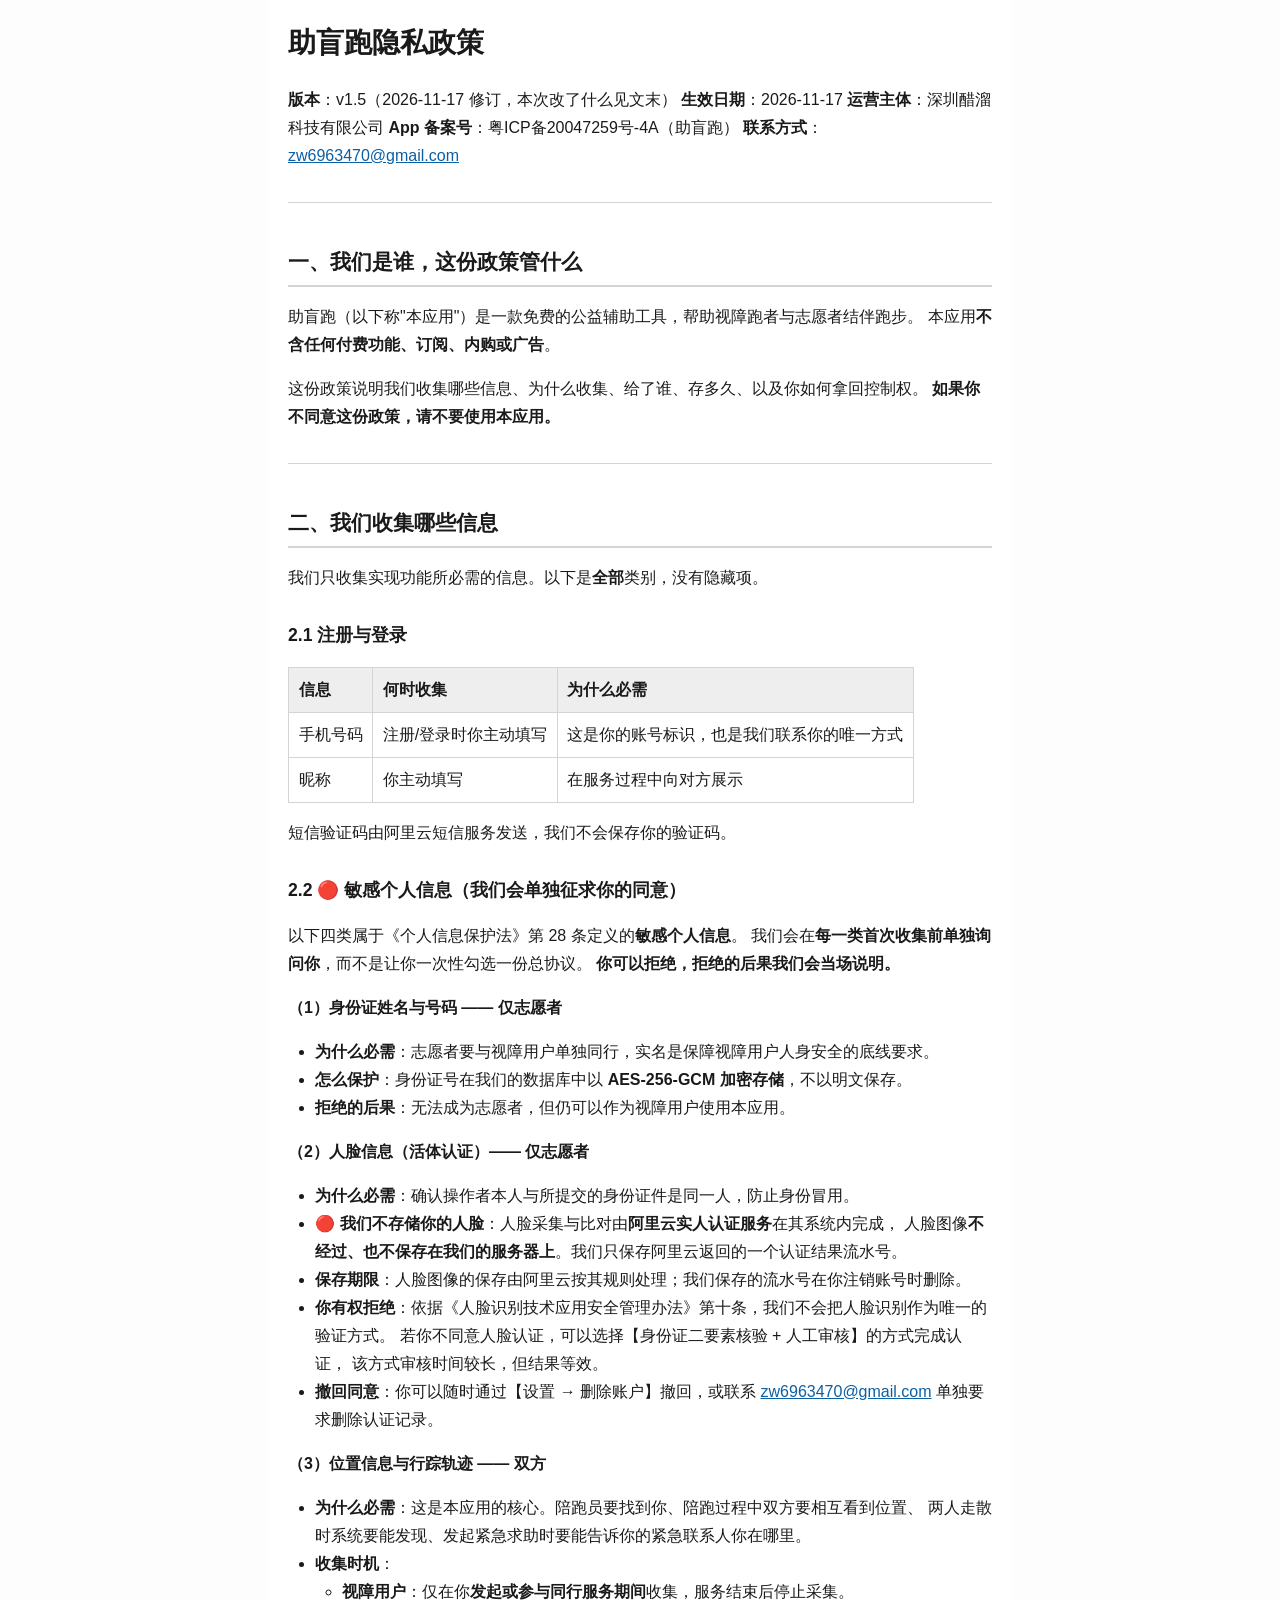
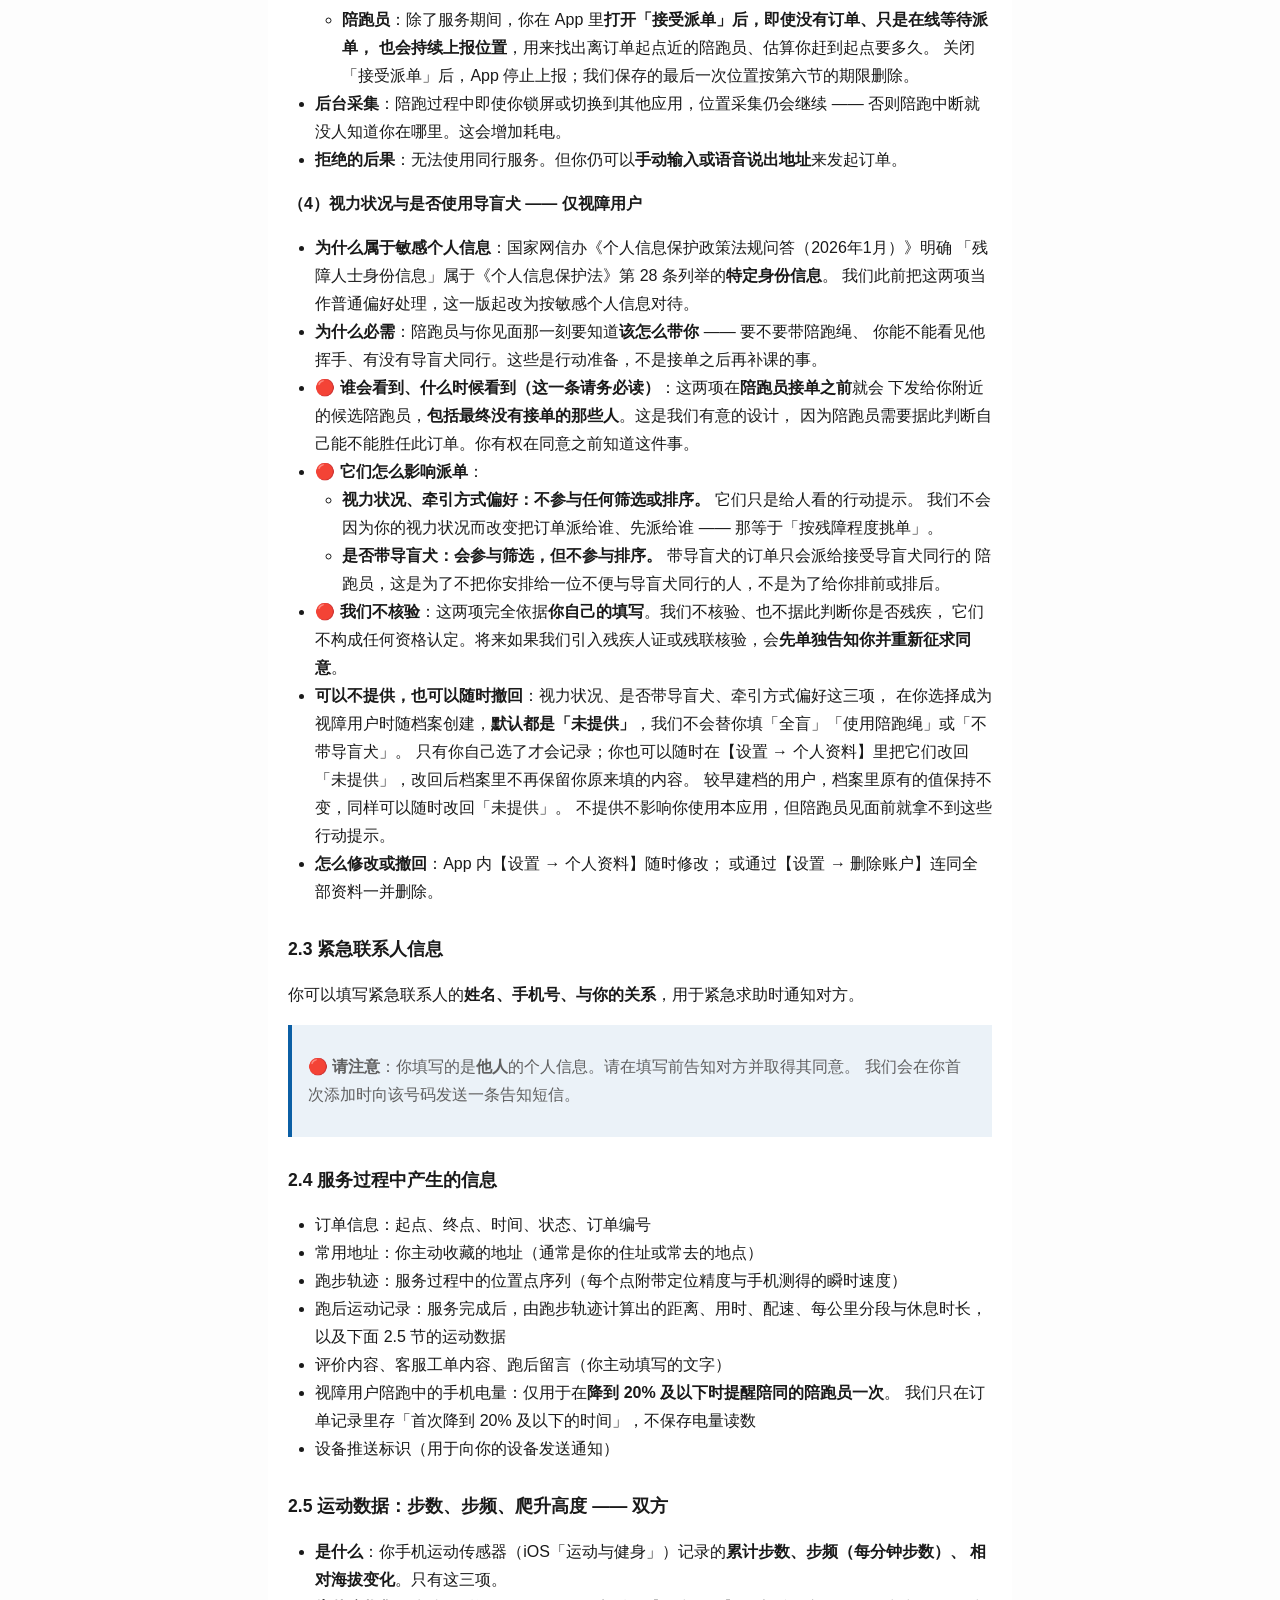
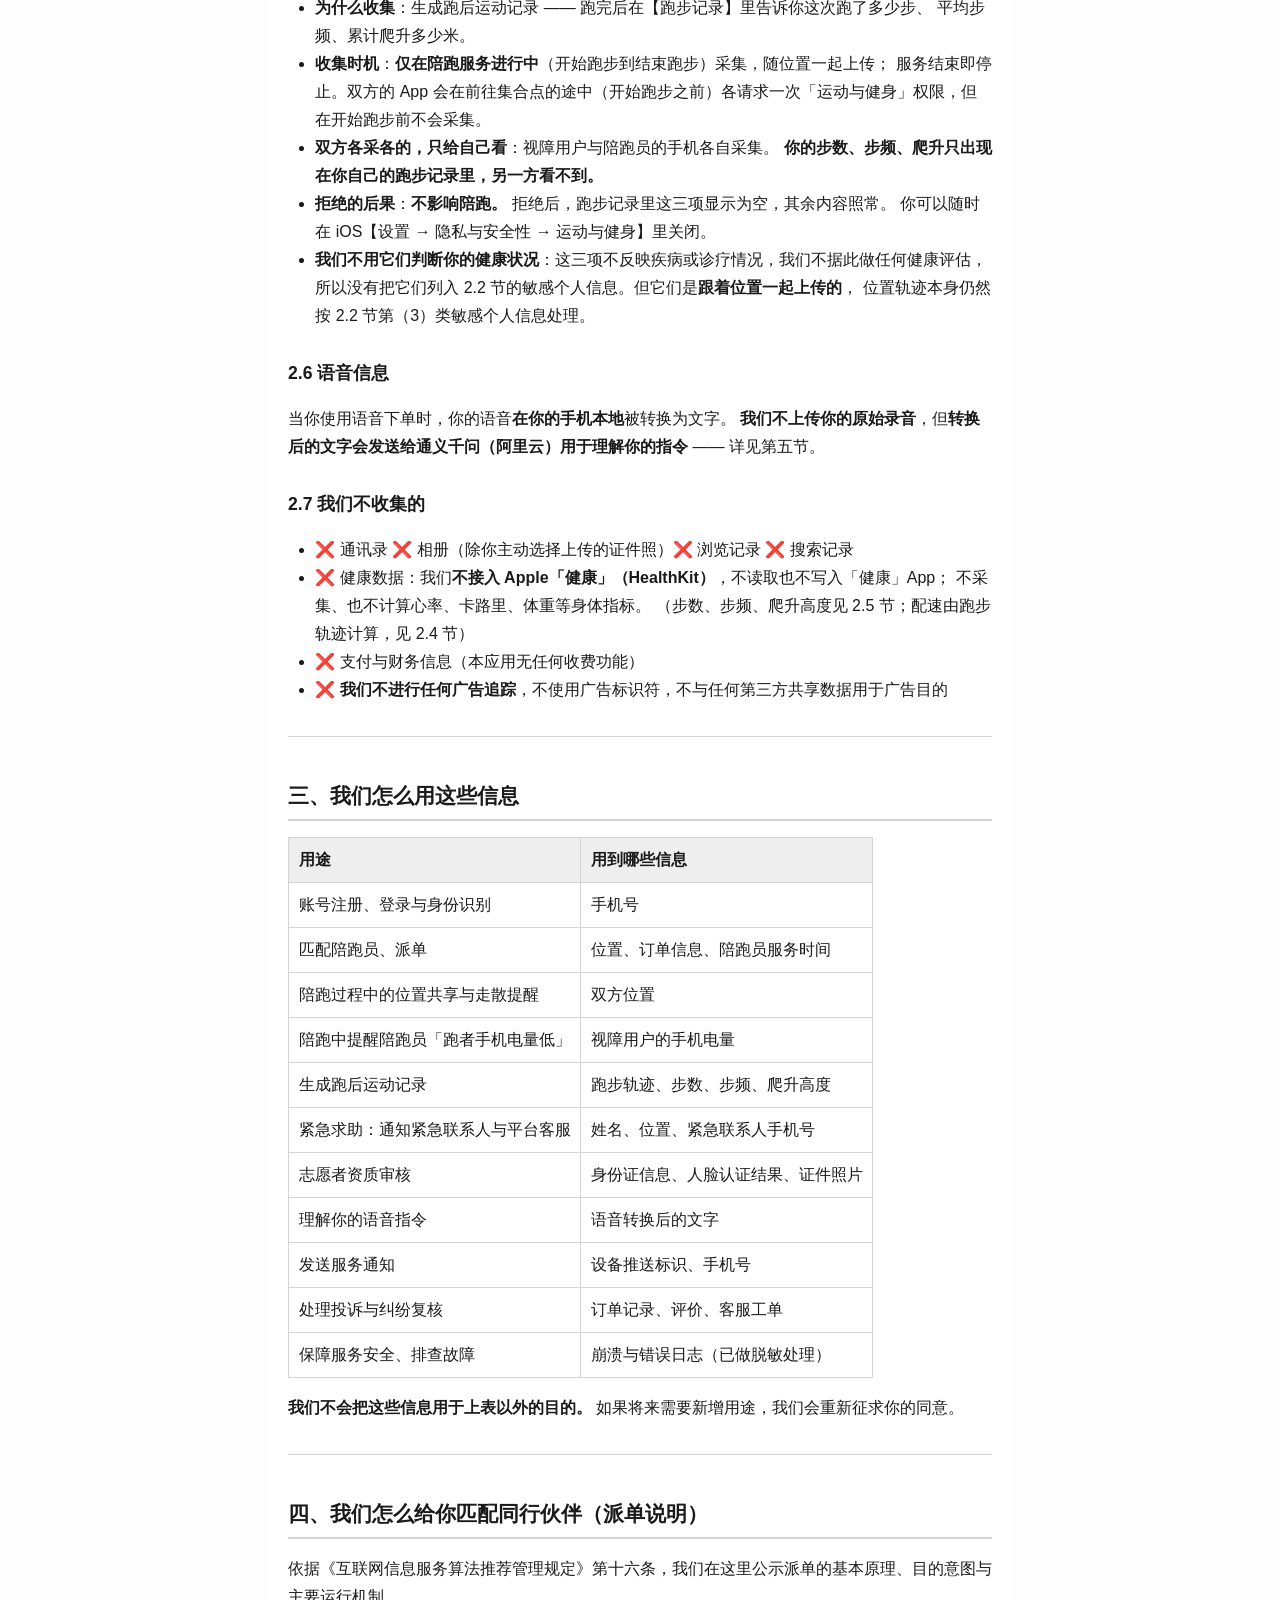
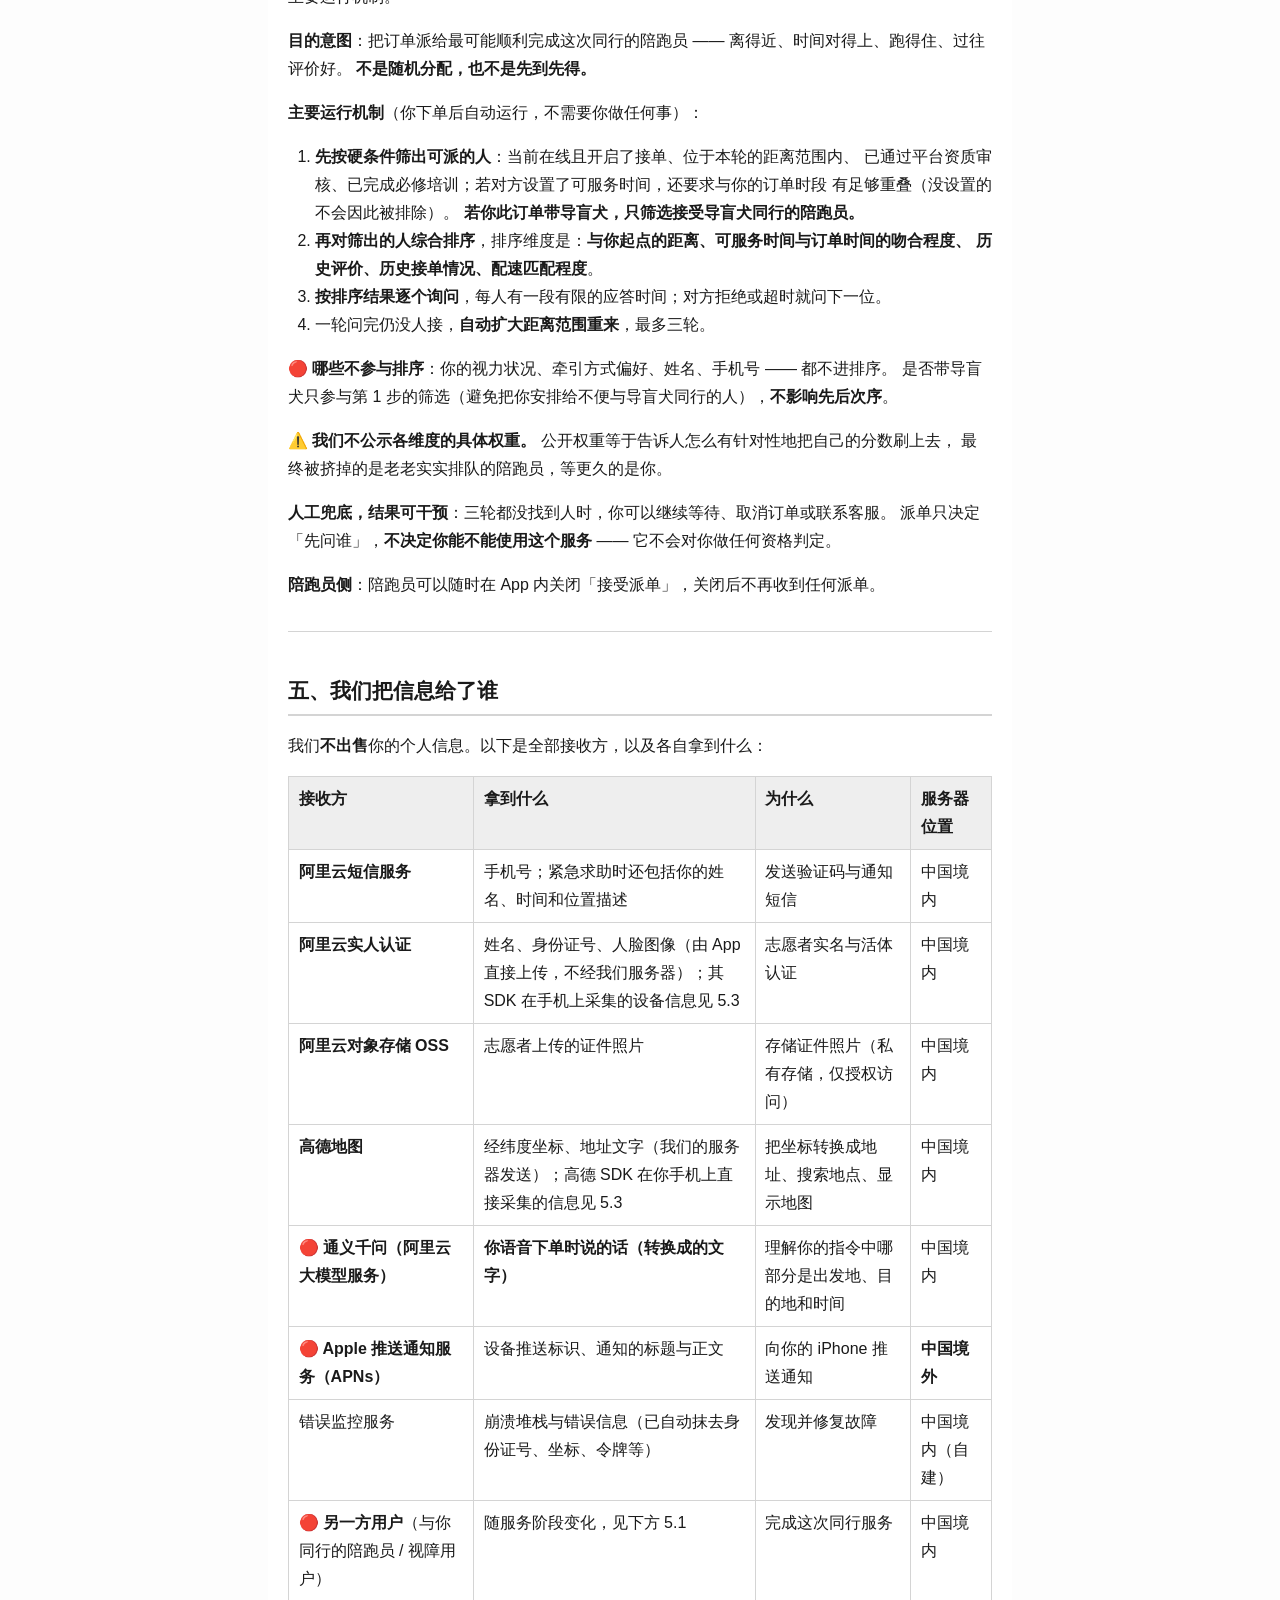
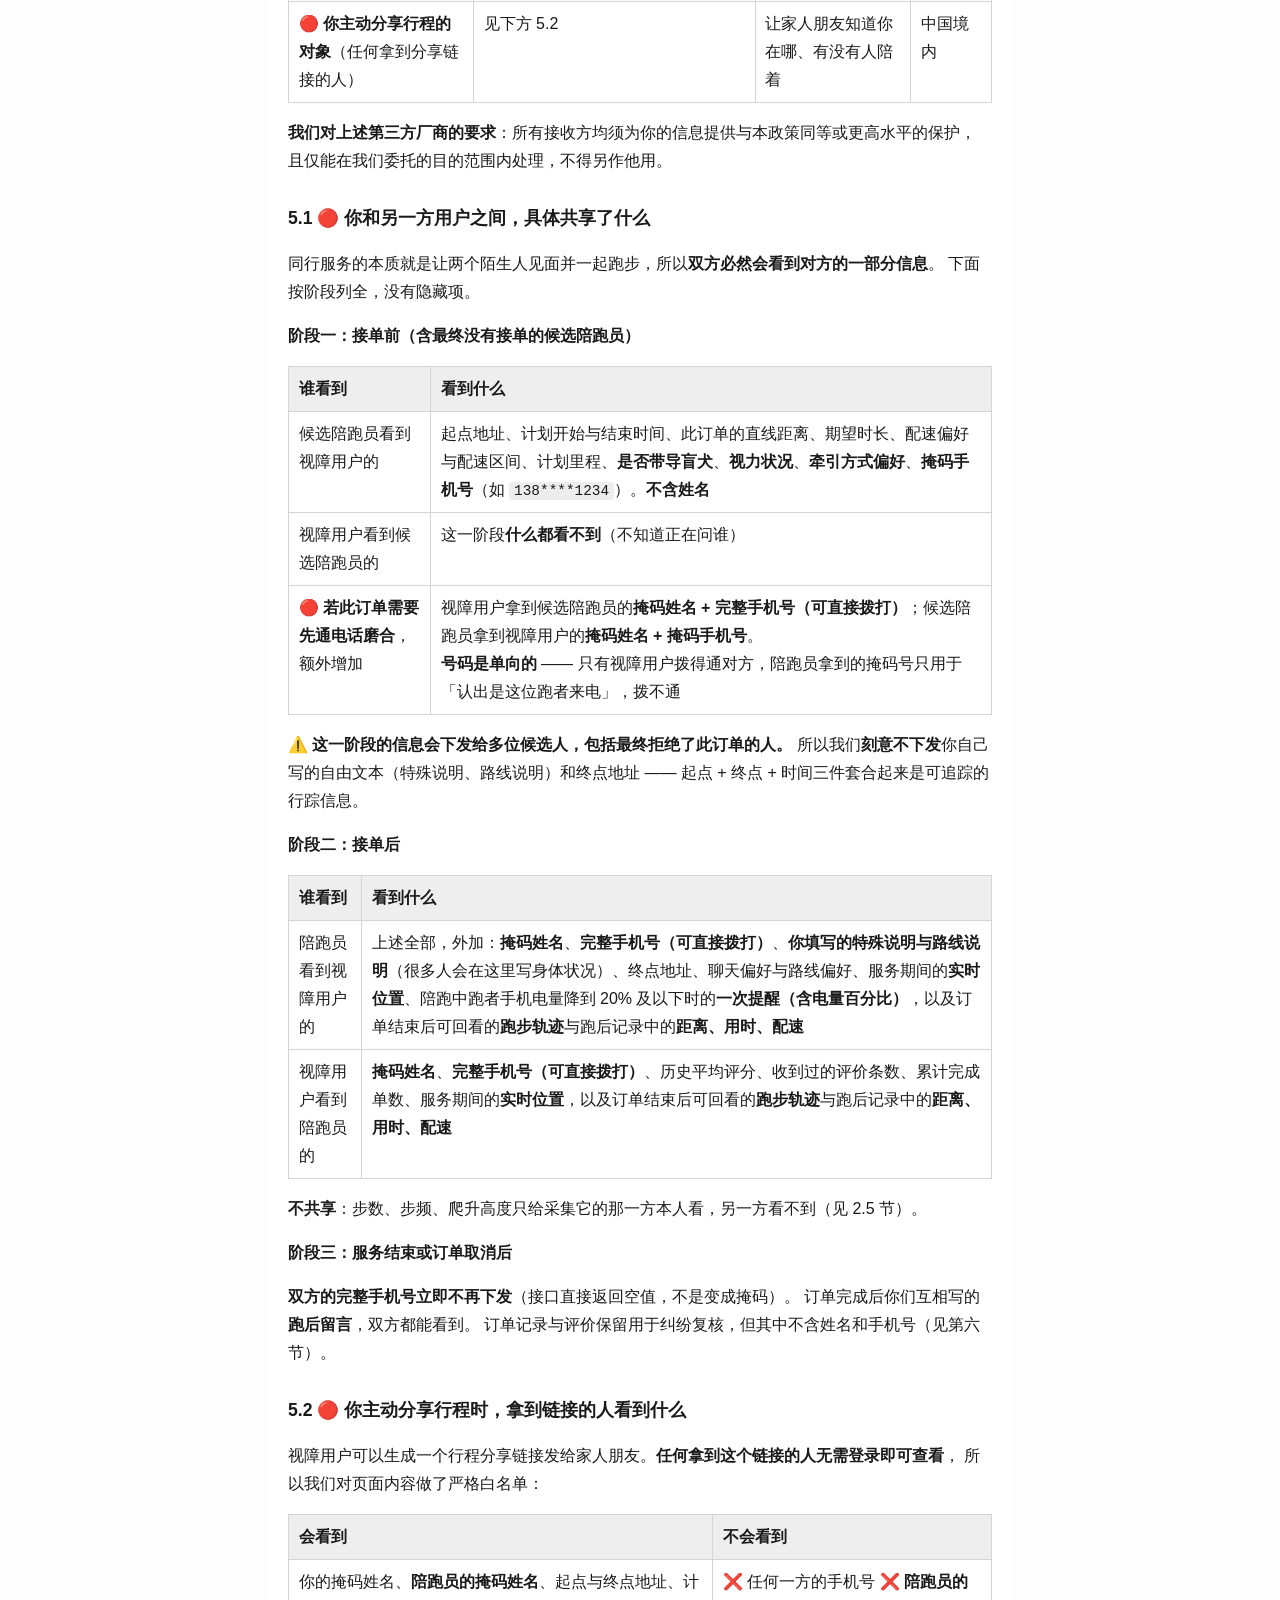
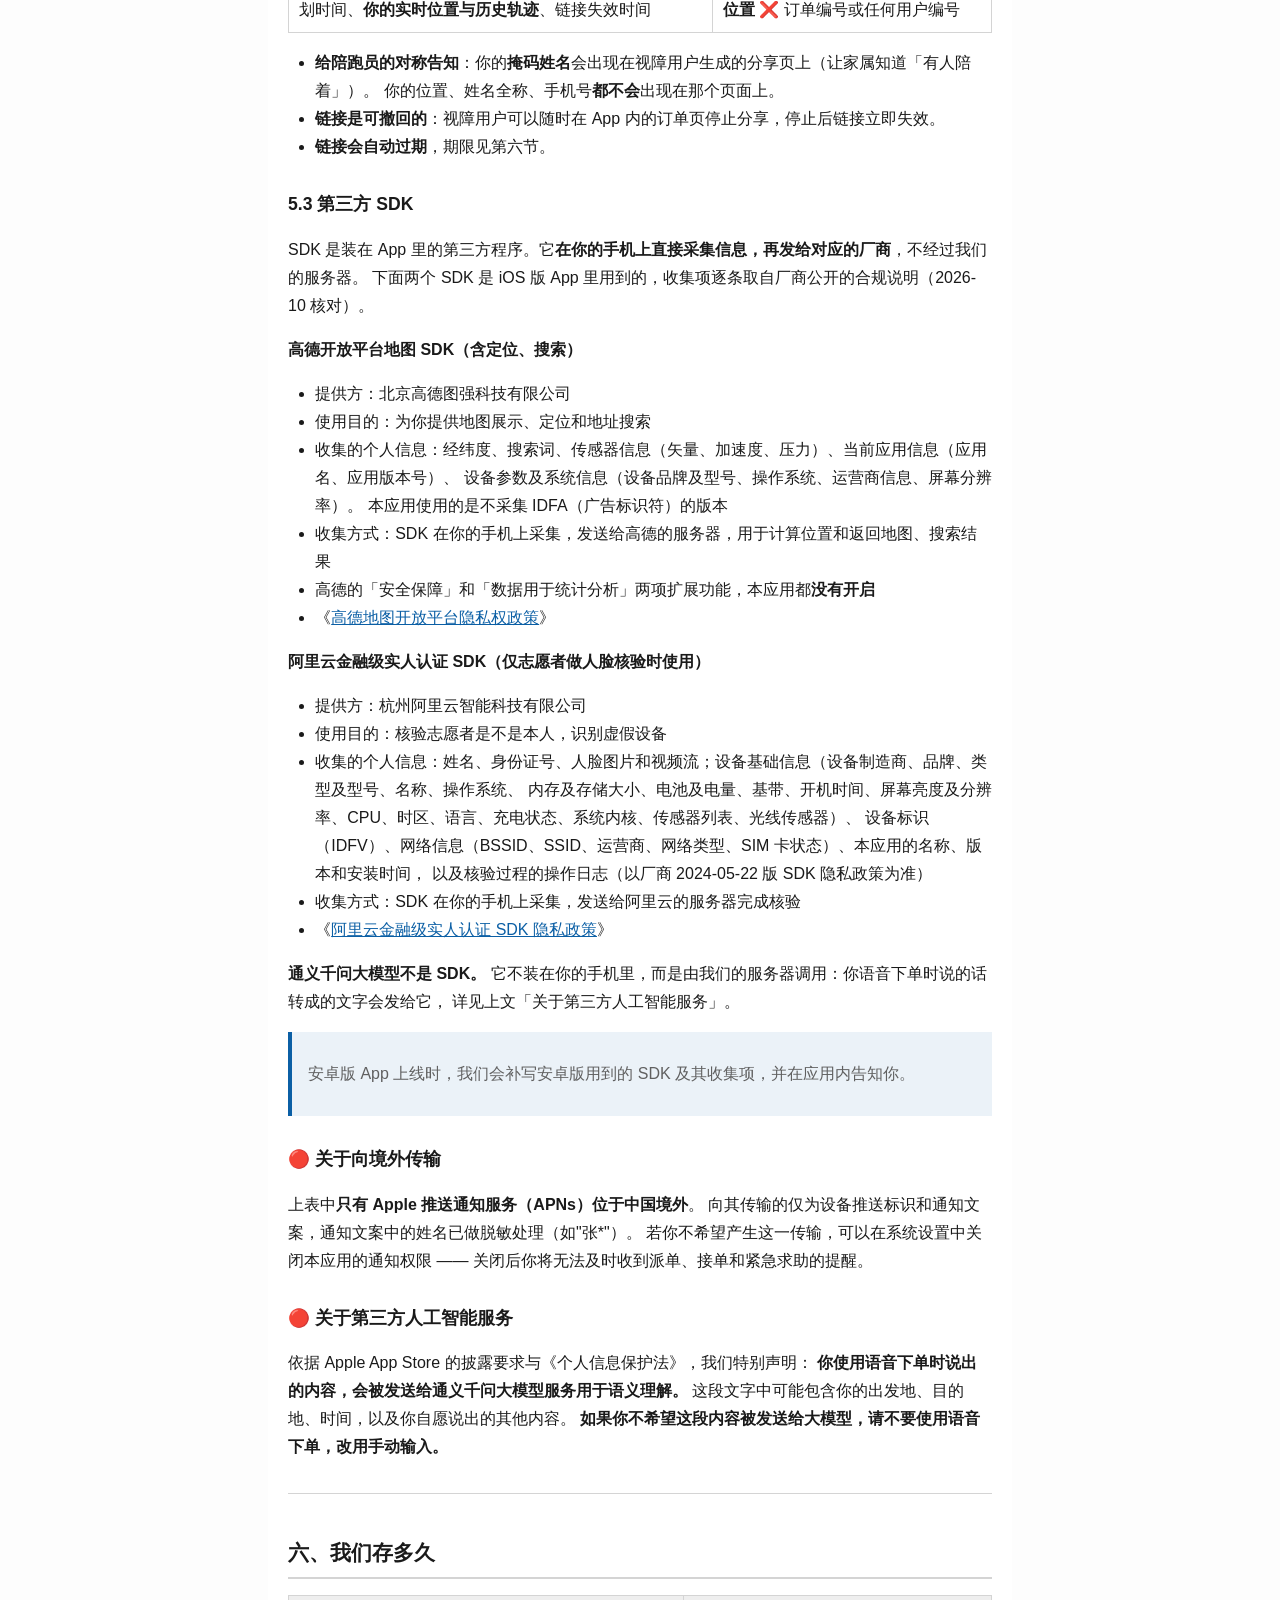
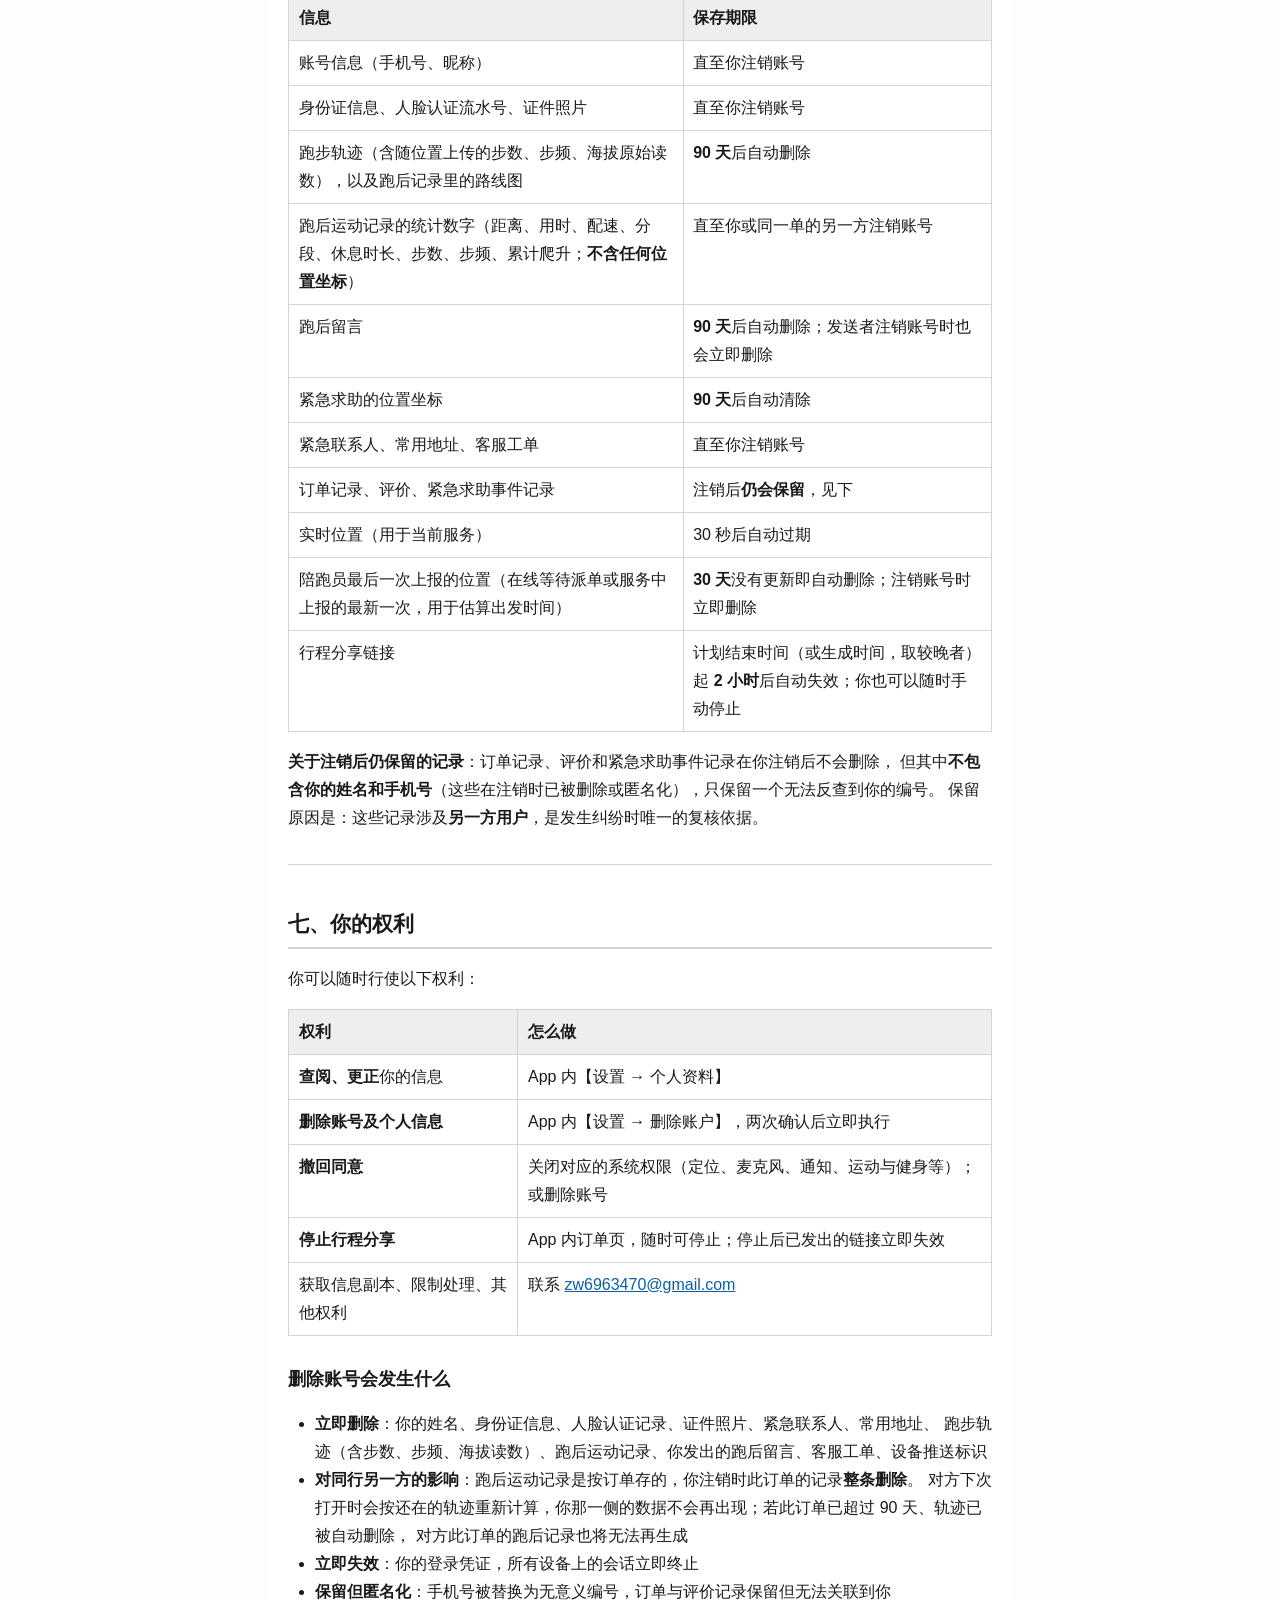
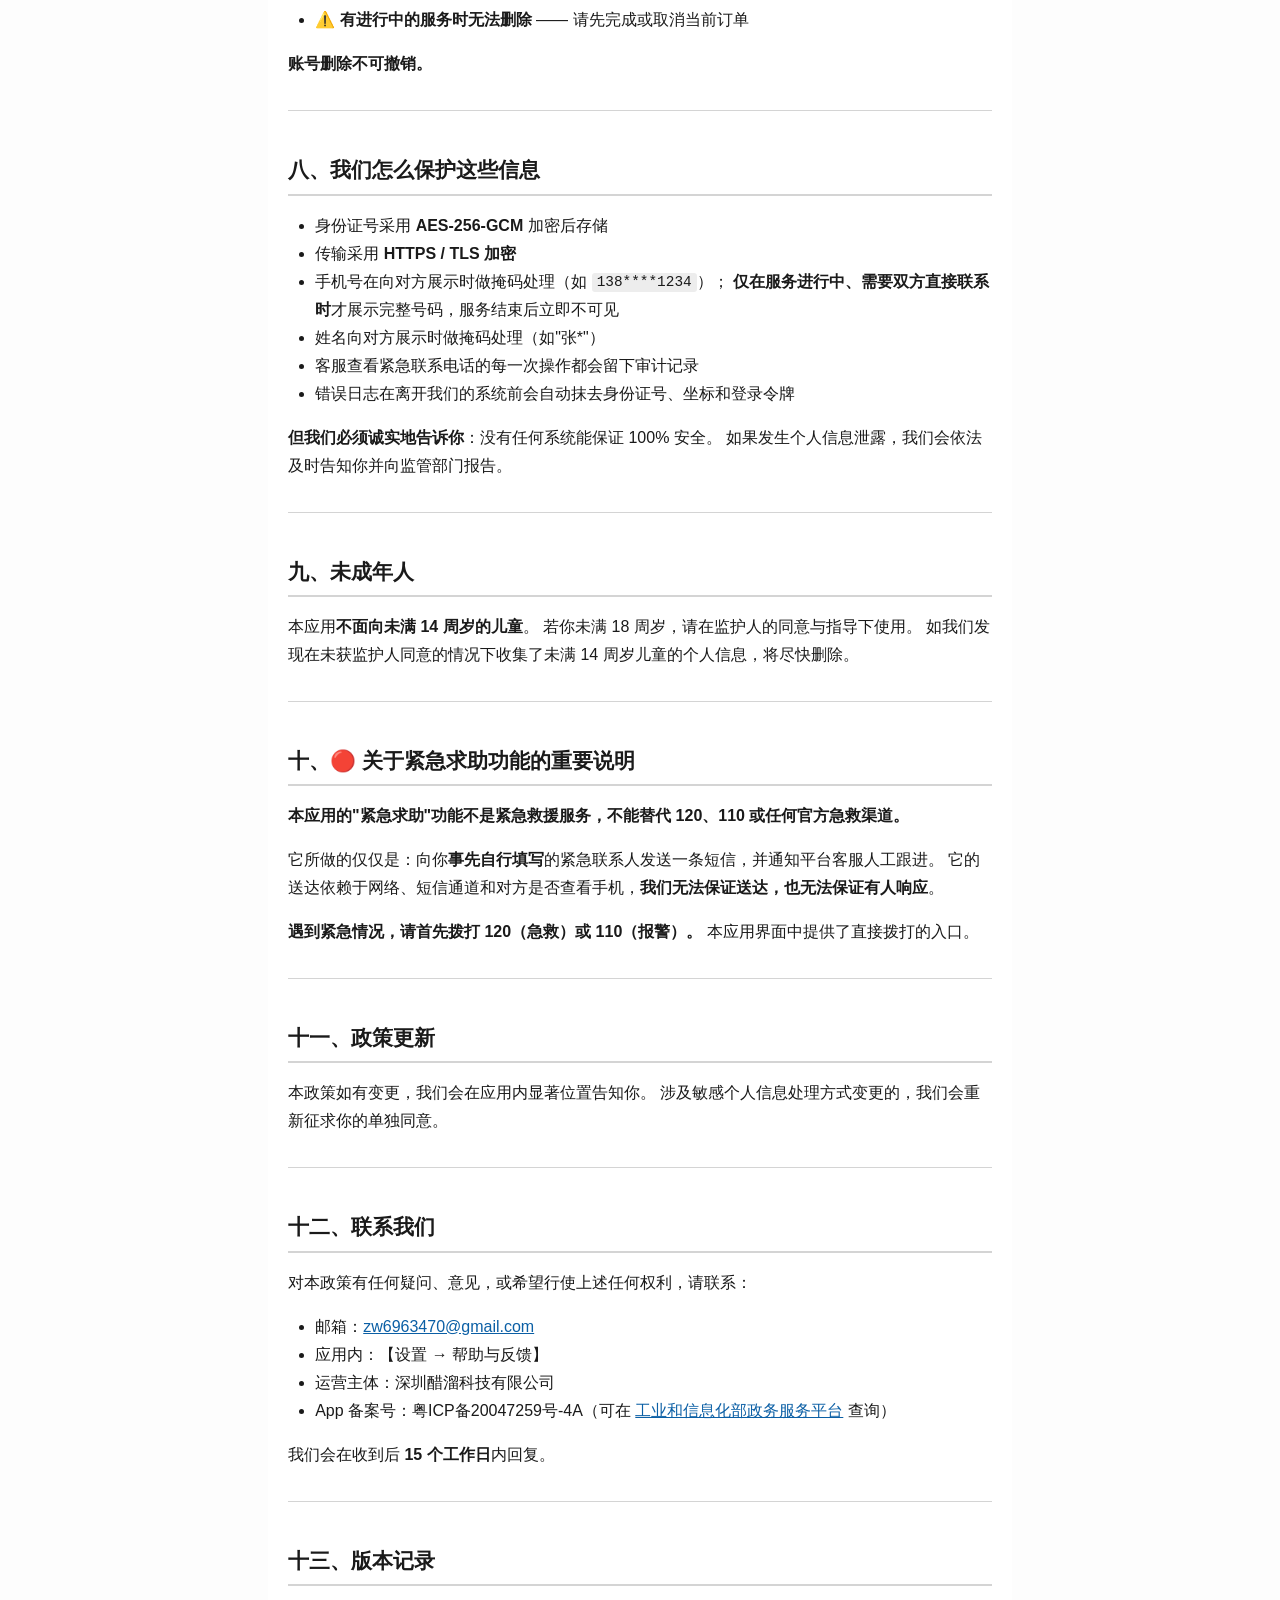
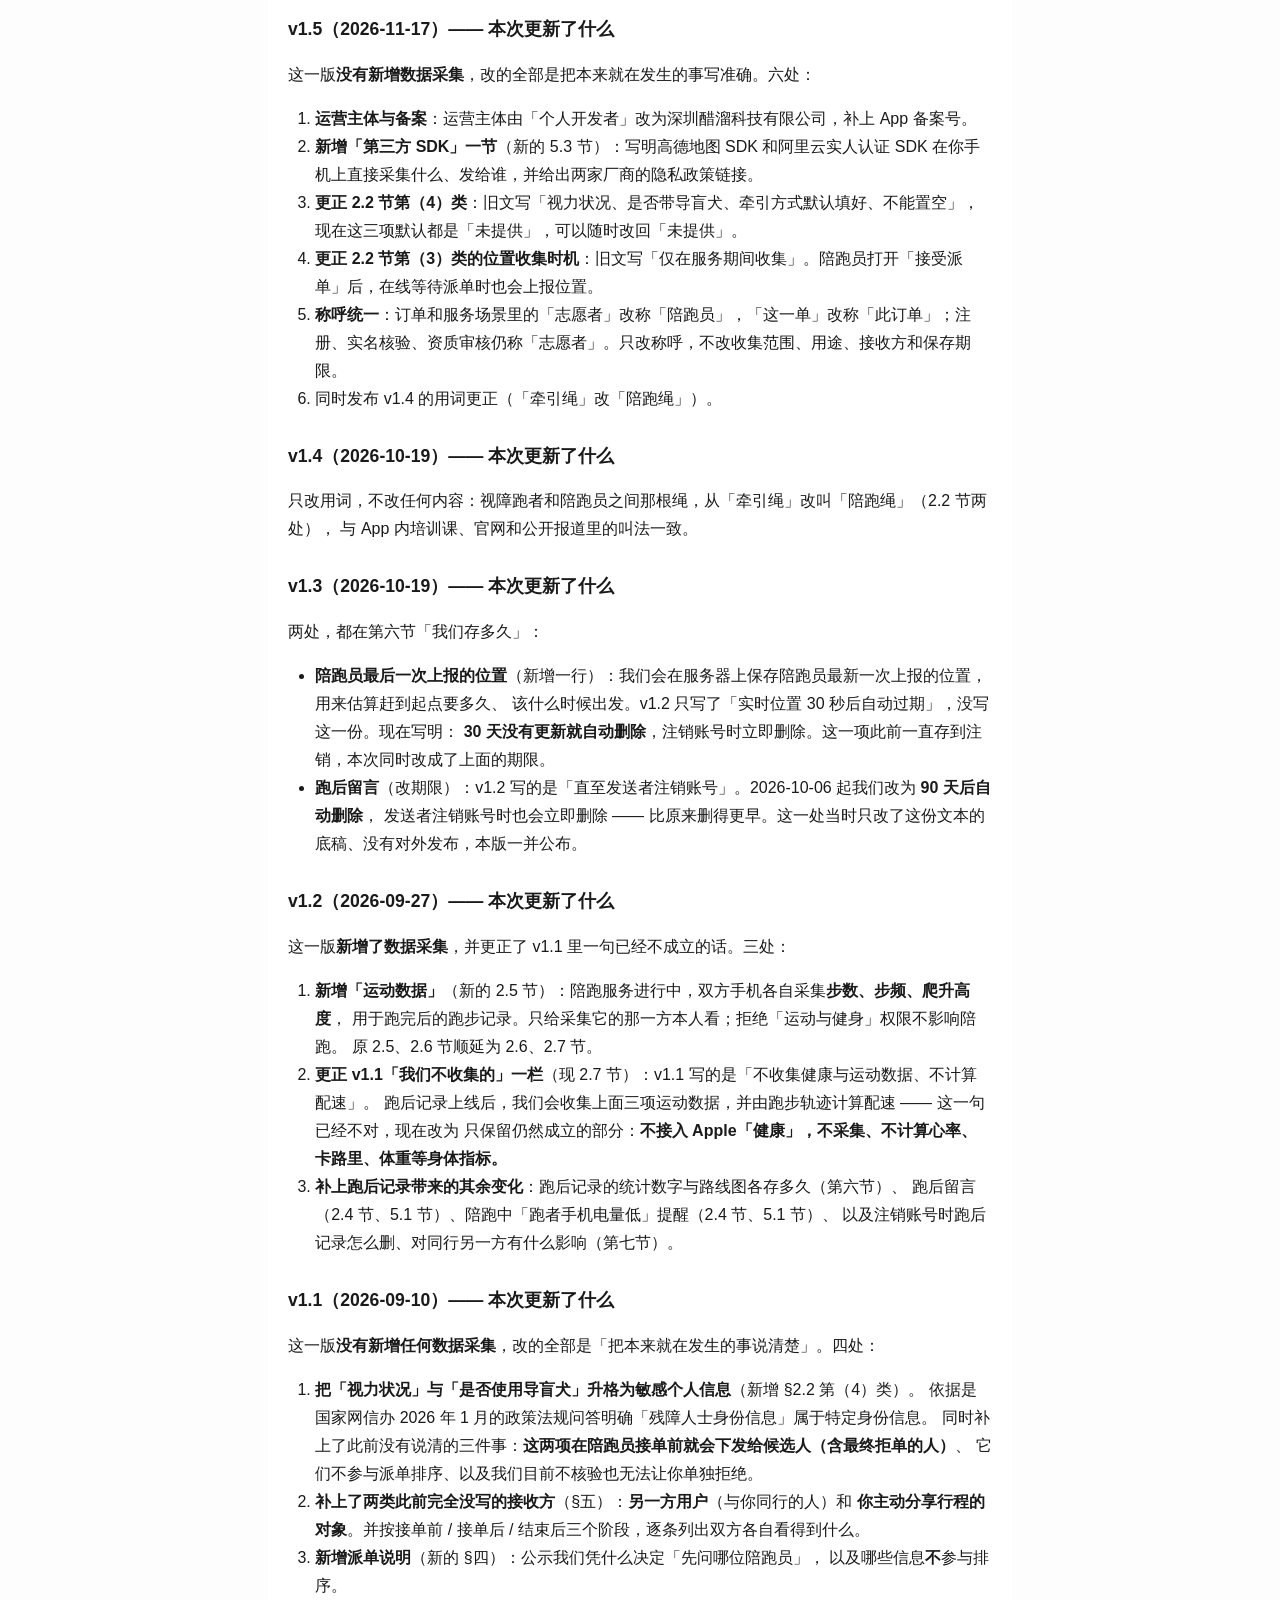
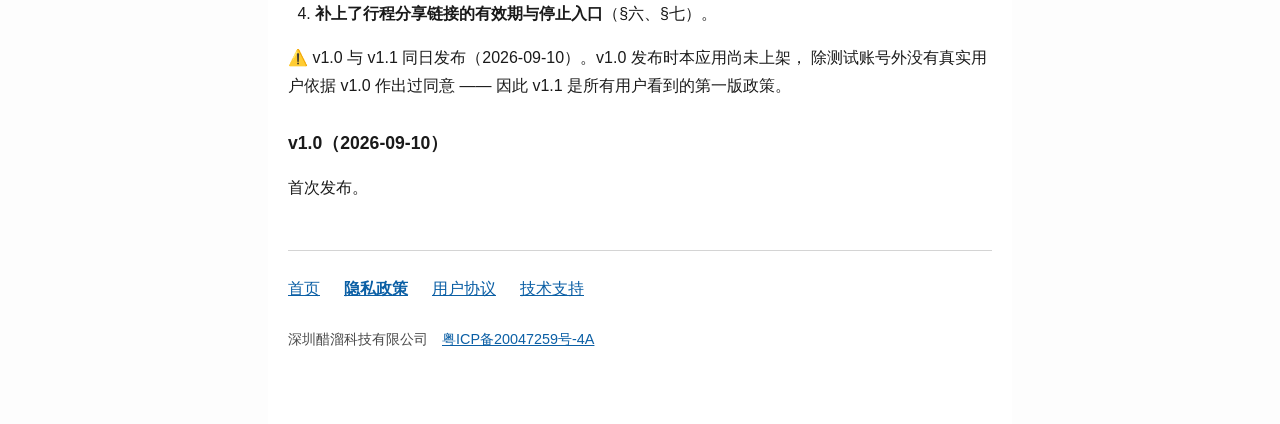
==== commit 786b4d49: "docs: 隐私政策 v1.5 与用户协议 v1.1（主体与备案号、第三方 SDK、陪跑员用词） (#4) * docs: 隐私政策 v1.5、用户协议 v1.1 —— 主体与备案号、第三方 SDK、" ====
--- a/privacy-policy.html
+++ b/privacy-policy.html
@@ -202,14 +202,17 @@
   .site-footer ul { list-style: none; margin: 0; padding: 0; display: flex; flex-wrap: wrap; gap: 0 1.5rem; }
   .site-footer a { display: inline-block; padding: .5rem 0; }  /* 行高 + 上下内边距 ≈ 44pt 点按区域 */
   .site-footer a[aria-current="page"] { font-weight: 600; }
+  .site-footer .icp { margin: .5rem 0 0; color: var(--muted); font-size: .9rem; }
   </style>
   <meta name="viewport" content="width=device-width, initial-scale=1">
 </head>
 <body>
 <h1 id="助盲跑隐私政策">助盲跑隐私政策</h1>
-<p><strong>版本</strong>：v1.3（2026-10-19 修订，本次改了什么见文末）
-<strong>生效日期</strong>：2026-10-19
-<strong>运营主体</strong>：个人开发者 <strong>联系方式</strong>：<a
+<p><strong>版本</strong>：v1.5（2026-11-17 修订，本次改了什么见文末）
+<strong>生效日期</strong>：2026-11-17
+<strong>运营主体</strong>：深圳醋溜科技有限公司 <strong>App
+备案号</strong>：粤ICP备20047259号-4A（助盲跑）
+<strong>联系方式</strong>：<a
 href="mailto:zw6963470@gmail.com">zw6963470@gmail.com</a></p>
 <hr />
 <h2 id="一我们是谁这份政策管什么">一、我们是谁，这份政策管什么</h2>
@@ -273,9 +276,17 @@
 </ul>
 <p><strong>（3）位置信息与行踪轨迹 —— 双方</strong></p>
 <ul>
-<li><strong>为什么必需</strong>：这是本应用的核心。志愿者要找到你、陪跑过程中双方要相互看到位置、
+<li><strong>为什么必需</strong>：这是本应用的核心。陪跑员要找到你、陪跑过程中双方要相互看到位置、
 两人走散时系统要能发现、发起紧急求助时要能告诉你的紧急联系人你在哪里。</li>
-<li><strong>收集时机</strong>：仅在你<strong>发起或参与同行服务期间</strong>收集。服务结束后停止采集。</li>
+<li><strong>收集时机</strong>：
+<ul>
+<li><strong>视障用户</strong>：仅在你<strong>发起或参与同行服务期间</strong>收集，服务结束后停止采集。</li>
+<li><strong>陪跑员</strong>：除了服务期间，你在 App
+里<strong>打开「接受派单」后，即使没有订单、只是在线等待派单，
+也会持续上报位置</strong>，用来找出离订单起点近的陪跑员、估算你赶到起点要多久。
+关闭「接受派单」后，App
+停止上报；我们保存的最后一次位置按第六节的期限删除。</li>
+</ul></li>
 <li><strong>后台采集</strong>：陪跑过程中即使你锁屏或切换到其他应用，位置采集仍会继续
 —— 否则陪跑中断就没人知道你在哪里。这会增加耗电。</li>
 <li><strong>拒绝的后果</strong>：无法使用同行服务。但你仍可以<strong>手动输入或语音说出地址</strong>来发起订单。</li>
@@ -286,13 +297,13 @@
 「残障人士身份信息」属于《个人信息保护法》第 28
 条列举的<strong>特定身份信息</strong>。
 我们此前把这两项当作普通偏好处理，这一版起改为按敏感个人信息对待。</li>
-<li><strong>为什么必需</strong>：志愿者与你见面那一刻要知道<strong>该怎么带你</strong>
-—— 要不要带牵引绳、
+<li><strong>为什么必需</strong>：陪跑员与你见面那一刻要知道<strong>该怎么带你</strong>
+—— 要不要带陪跑绳、
 你能不能看见他挥手、有没有导盲犬同行。这些是行动准备，不是接单之后再补课的事。</li>
 <li><strong>🔴
-谁会看到、什么时候看到（这一条请务必读）</strong>：这两项在<strong>志愿者接单之前</strong>就会
-下发给你附近的候选志愿者，<strong>包括最终没有接单的那些人</strong>。这是我们有意的设计，
-因为志愿者需要据此判断自己能不能胜任这一单。你有权在同意之前知道这件事。</li>
+谁会看到、什么时候看到（这一条请务必读）</strong>：这两项在<strong>陪跑员接单之前</strong>就会
+下发给你附近的候选陪跑员，<strong>包括最终没有接单的那些人</strong>。这是我们有意的设计，
+因为陪跑员需要据此判断自己能不能胜任此订单。你有权在同意之前知道这件事。</li>
 <li><strong>🔴 它们怎么影响派单</strong>：
 <ul>
 <li><strong>视力状况、牵引方式偏好：不参与任何筛选或排序。</strong>
@@ -301,16 +312,17 @@
 那等于「按残障程度挑单」。</li>
 <li><strong>是否带导盲犬：会参与筛选，但不参与排序。</strong>
 带导盲犬的订单只会派给接受导盲犬同行的
-志愿者，这是为了不把你安排给一位不便与导盲犬同行的人，不是为了给你排前或排后。</li>
+陪跑员，这是为了不把你安排给一位不便与导盲犬同行的人，不是为了给你排前或排后。</li>
 </ul></li>
 <li><strong>🔴
 我们不核验</strong>：这两项完全依据<strong>你自己的填写</strong>。我们不核验、也不据此判断你是否残疾，
 它们不构成任何资格认定。将来如果我们引入残疾人证或残联核验，会<strong>先单独告知你并重新征求同意</strong>。</li>
-<li><strong>⚠️
-目前无法单独拒绝（我们正在改进）</strong>：这两项在你选择成为视障用户时随档案
-自动创建为默认值（全盲 / 使用牵引绳 /
-不带导盲犬），<strong>可以随时修改，但目前不能置空</strong>。
-这是我们已知的不足，改进前不想用一句做不到的承诺搪塞你。</li>
+<li><strong>可以不提供，也可以随时撤回</strong>：视力状况、是否带导盲犬、牵引方式偏好这三项，
+在你选择成为视障用户时随档案创建，<strong>默认都是「未提供」</strong>，我们不会替你填「全盲」「使用陪跑绳」或「不带导盲犬」。
+只有你自己选了才会记录；你也可以随时在【设置 →
+个人资料】里把它们改回「未提供」，改回后档案里不再保留你原来填的内容。
+较早建档的用户，档案里原有的值保持不变，同样可以随时改回「未提供」。
+不提供不影响你使用本应用，但陪跑员见面前就拿不到这些行动提示。</li>
 <li><strong>怎么修改或撤回</strong>：App 内【设置 → 个人资料】随时修改；
 或通过【设置 → 删除账户】连同全部资料一并删除。</li>
 </ul>
@@ -330,7 +342,7 @@
 以及下面 2.5 节的运动数据</li>
 <li>评价内容、客服工单内容、跑后留言（你主动填写的文字）</li>
 <li>视障用户陪跑中的手机电量：仅用于在<strong>降到 20%
-及以下时提醒陪同的志愿者一次</strong>。 我们只在订单记录里存「首次降到
+及以下时提醒陪同的陪跑员一次</strong>。 我们只在订单记录里存「首次降到
 20% 及以下的时间」，不保存电量读数</li>
 <li>设备推送标识（用于向你的设备发送通知）</li>
 </ul>
@@ -345,7 +357,7 @@
 <li><strong>收集时机</strong>：<strong>仅在陪跑服务进行中</strong>（开始跑步到结束跑步）采集，随位置一起上传；
 服务结束即停止。双方的 App
 会在前往集合点的途中（开始跑步之前）各请求一次「运动与健身」权限，但在开始跑步前不会采集。</li>
-<li><strong>双方各采各的，只给自己看</strong>：视障用户与志愿者的手机各自采集。
+<li><strong>双方各采各的，只给自己看</strong>：视障用户与陪跑员的手机各自采集。
 <strong>你的步数、步频、爬升只出现在你自己的跑步记录里，另一方看不到。</strong></li>
 <li><strong>拒绝的后果</strong>：<strong>不影响陪跑。</strong>
 拒绝后，跑步记录里这三项显示为空，其余内容照常。 你可以随时在 iOS【设置
@@ -386,15 +398,15 @@
 <td>手机号</td>
 </tr>
 <tr>
-<td>匹配志愿者、派单</td>
-<td>位置、订单信息、志愿者服务时间</td>
+<td>匹配陪跑员、派单</td>
+<td>位置、订单信息、陪跑员服务时间</td>
 </tr>
 <tr>
 <td>陪跑过程中的位置共享与走散提醒</td>
 <td>双方位置</td>
 </tr>
 <tr>
-<td>陪跑中提醒志愿者「跑者手机电量低」</td>
+<td>陪跑中提醒陪跑员「跑者手机电量低」</td>
 <td>视障用户的手机电量</td>
 </tr>
 <tr>
@@ -433,7 +445,7 @@
 <h2
 id="四我们怎么给你匹配同行伙伴派单说明">四、我们怎么给你匹配同行伙伴（派单说明）</h2>
 <p>依据《互联网信息服务算法推荐管理规定》第十六条，我们在这里公示派单的基本原理、目的意图与主要运行机制。</p>
-<p><strong>目的意图</strong>：把订单派给最可能顺利完成这次同行的志愿者
+<p><strong>目的意图</strong>：把订单派给最可能顺利完成这次同行的陪跑员
 —— 离得近、时间对得上、跑得住、过往评价好。
 <strong>不是随机分配，也不是先到先得。</strong></p>
 <p><strong>主要运行机制</strong>（你下单后自动运行，不需要你做任何事）：</p>
@@ -441,7 +453,7 @@
 <li><strong>先按硬条件筛出可派的人</strong>：当前在线且开启了接单、位于本轮的距离范围内、
 已通过平台资质审核、已完成必修培训；若对方设置了可服务时间，还要求与你的订单时段
 有足够重叠（没设置的不会因此被排除）。
-<strong>若你这一单带导盲犬，只筛选接受导盲犬同行的志愿者。</strong></li>
+<strong>若你此订单带导盲犬，只筛选接受导盲犬同行的陪跑员。</strong></li>
 <li><strong>再对筛出的人综合排序</strong>，排序维度是：<strong>与你起点的距离、可服务时间与订单时间的吻合程度、
 历史评价、历史接单情况、配速匹配程度</strong>。</li>
 <li><strong>按排序结果逐个询问</strong>，每人有一段有限的应答时间；对方拒绝或超时就问下一位。</li>
@@ -453,11 +465,11 @@
 步的筛选（避免把你安排给不便与导盲犬同行的人），<strong>不影响先后次序</strong>。</p>
 <p><strong>⚠️ 我们不公示各维度的具体权重。</strong>
 公开权重等于告诉人怎么有针对性地把自己的分数刷上去，
-最终被挤掉的是老老实实排队的志愿者，等更久的是你。</p>
+最终被挤掉的是老老实实排队的陪跑员，等更久的是你。</p>
 <p><strong>人工兜底，结果可干预</strong>：三轮都没找到人时，你可以继续等待、取消订单或联系客服。
 派单只决定「先问谁」，<strong>不决定你能不能使用这个服务</strong> ——
 它不会对你做任何资格判定。</p>
-<p><strong>志愿者侧</strong>：志愿者可以随时在 App
+<p><strong>陪跑员侧</strong>：陪跑员可以随时在 App
 内关闭「接受派单」，关闭后不再收到任何派单。</p>
 <hr />
 <h2 id="五我们把信息给了谁">五、我们把信息给了谁</h2>
@@ -480,7 +492,8 @@
 </tr>
 <tr>
 <td><strong>阿里云实人认证</strong></td>
-<td>姓名、身份证号、人脸图像（由 App 直接上传，不经我们服务器）</td>
+<td>姓名、身份证号、人脸图像（由 App 直接上传，不经我们服务器）；其 SDK
+在手机上采集的设备信息见 5.3</td>
 <td>志愿者实名与活体认证</td>
 <td>中国境内</td>
 </tr>
@@ -492,8 +505,9 @@
 </tr>
 <tr>
 <td><strong>高德地图</strong></td>
-<td>经纬度坐标、地址文字</td>
-<td>把坐标转换成地址、搜索地点</td>
+<td>经纬度坐标、地址文字（我们的服务器发送）；高德 SDK
+在你手机上直接采集的信息见 5.3</td>
+<td>把坐标转换成地址、搜索地点、显示地图</td>
 <td>中国境内</td>
 </tr>
 <tr>
@@ -515,7 +529,7 @@
 <td>中国境内（自建）</td>
 </tr>
 <tr>
-<td><strong>🔴 另一方用户</strong>（与你同行的志愿者 / 视障用户）</td>
+<td><strong>🔴 另一方用户</strong>（与你同行的陪跑员 / 视障用户）</td>
 <td>随服务阶段变化，见下方 5.1</td>
 <td>完成这次同行服务</td>
 <td>中国境内</td>
@@ -535,7 +549,7 @@
 你和另一方用户之间，具体共享了什么</h3>
 <p>同行服务的本质就是让两个陌生人见面并一起跑步，所以<strong>双方必然会看到对方的一部分信息</strong>。
 下面按阶段列全，没有隐藏项。</p>
-<p><strong>阶段一：接单前（含最终没有接单的候选志愿者）</strong></p>
+<p><strong>阶段一：接单前（含最终没有接单的候选陪跑员）</strong></p>
 <table>
 <thead>
 <tr>
@@ -545,25 +559,25 @@
 </thead>
 <tbody>
 <tr>
-<td>候选志愿者看到视障用户的</td>
-<td>起点地址、计划开始与结束时间、这一单的直线距离、期望时长、配速偏好与配速区间、计划里程、<strong>是否带导盲犬</strong>、<strong>视力状况</strong>、<strong>牵引方式偏好</strong>、<strong>掩码手机号</strong>（如
+<td>候选陪跑员看到视障用户的</td>
+<td>起点地址、计划开始与结束时间、此订单的直线距离、期望时长、配速偏好与配速区间、计划里程、<strong>是否带导盲犬</strong>、<strong>视力状况</strong>、<strong>牵引方式偏好</strong>、<strong>掩码手机号</strong>（如
 <code>138****1234</code>）。<strong>不含姓名</strong></td>
 </tr>
 <tr>
-<td>视障用户看到候选志愿者的</td>
+<td>视障用户看到候选陪跑员的</td>
 <td>这一阶段<strong>什么都看不到</strong>（不知道正在问谁）</td>
 </tr>
 <tr>
-<td>🔴 <strong>若这一单需要先通电话磨合</strong>，额外增加</td>
-<td>视障用户拿到候选志愿者的<strong>掩码姓名 +
-完整手机号（可直接拨打）</strong>；候选志愿者拿到视障用户的<strong>掩码姓名
+<td>🔴 <strong>若此订单需要先通电话磨合</strong>，额外增加</td>
+<td>视障用户拿到候选陪跑员的<strong>掩码姓名 +
+完整手机号（可直接拨打）</strong>；候选陪跑员拿到视障用户的<strong>掩码姓名
 + 掩码手机号</strong>。<br><strong>号码是单向的</strong> ——
-只有视障用户拨得通对方，志愿者拿到的掩码号只用于「认出是这位跑者来电」，拨不通</td>
+只有视障用户拨得通对方，陪跑员拿到的掩码号只用于「认出是这位跑者来电」，拨不通</td>
 </tr>
 </tbody>
 </table>
 <p>⚠️
-<strong>这一阶段的信息会下发给多位候选人，包括最终拒绝了这一单的人。</strong>
+<strong>这一阶段的信息会下发给多位候选人，包括最终拒绝了此订单的人。</strong>
 所以我们<strong>刻意不下发</strong>你自己写的自由文本（特殊说明、路线说明）和终点地址
 —— 起点 + 终点 + 时间三件套合起来是可追踪的行踪信息。</p>
 <p><strong>阶段二：接单后</strong></p>
@@ -576,13 +590,13 @@
 </thead>
 <tbody>
 <tr>
-<td>志愿者看到视障用户的</td>
+<td>陪跑员看到视障用户的</td>
 <td>上述全部，外加：<strong>掩码姓名</strong>、<strong>完整手机号（可直接拨打）</strong>、<strong>你填写的特殊说明与路线说明</strong>（很多人会在这里写身体状况）、终点地址、聊天偏好与路线偏好、服务期间的<strong>实时位置</strong>、陪跑中跑者手机电量降到
 20%
 及以下时的<strong>一次提醒（含电量百分比）</strong>，以及订单结束后可回看的<strong>跑步轨迹</strong>与跑后记录中的<strong>距离、用时、配速</strong></td>
 </tr>
 <tr>
-<td>视障用户看到志愿者的</td>
+<td>视障用户看到陪跑员的</td>
 <td><strong>掩码姓名</strong>、<strong>完整手机号（可直接拨打）</strong>、历史平均评分、收到过的评价条数、累计完成单数、服务期间的<strong>实时位置</strong>，以及订单结束后可回看的<strong>跑步轨迹</strong>与跑后记录中的<strong>距离、用时、配速</strong></td>
 </tr>
 </tbody>
@@ -606,19 +620,59 @@
 </thead>
 <tbody>
 <tr>
-<td>你的掩码姓名、<strong>志愿者的掩码姓名</strong>、起点与终点地址、计划时间、<strong>你的实时位置与历史轨迹</strong>、链接失效时间</td>
-<td>❌ 任何一方的手机号 ❌ <strong>志愿者的位置</strong> ❌
+<td>你的掩码姓名、<strong>陪跑员的掩码姓名</strong>、起点与终点地址、计划时间、<strong>你的实时位置与历史轨迹</strong>、链接失效时间</td>
+<td>❌ 任何一方的手机号 ❌ <strong>陪跑员的位置</strong> ❌
 订单编号或任何用户编号</td>
 </tr>
 </tbody>
 </table>
 <ul>
-<li><strong>给志愿者的对称告知</strong>：你的<strong>掩码姓名</strong>会出现在视障用户生成的分享页上（让家属知道「有人陪着」）。
+<li><strong>给陪跑员的对称告知</strong>：你的<strong>掩码姓名</strong>会出现在视障用户生成的分享页上（让家属知道「有人陪着」）。
 你的位置、姓名全称、手机号<strong>都不会</strong>出现在那个页面上。</li>
 <li><strong>链接是可撤回的</strong>：视障用户可以随时在 App
 内的订单页停止分享，停止后链接立即失效。</li>
 <li><strong>链接会自动过期</strong>，期限见第六节。</li>
 </ul>
+<h3 id="53-第三方-sdk">5.3 第三方 SDK</h3>
+<p>SDK 是装在 App
+里的第三方程序。它<strong>在你的手机上直接采集信息，再发给对应的厂商</strong>，不经过我们的服务器。
+下面两个 SDK 是 iOS 版 App
+里用到的，收集项逐条取自厂商公开的合规说明（2026-10 核对）。</p>
+<p><strong>高德开放平台地图 SDK（含定位、搜索）</strong></p>
+<ul>
+<li>提供方：北京高德图强科技有限公司</li>
+<li>使用目的：为你提供地图展示、定位和地址搜索</li>
+<li>收集的个人信息：经纬度、搜索词、传感器信息（矢量、加速度、压力）、当前应用信息（应用名、应用版本号）、
+设备参数及系统信息（设备品牌及型号、操作系统、运营商信息、屏幕分辨率）。
+本应用使用的是不采集 IDFA（广告标识符）的版本</li>
+<li>收集方式：SDK
+在你的手机上采集，发送给高德的服务器，用于计算位置和返回地图、搜索结果</li>
+<li>高德的「安全保障」和「数据用于统计分析」两项扩展功能，本应用都<strong>没有开启</strong></li>
+<li>《<a
+href="https://lbs.amap.com/pages/privacy/">高德地图开放平台隐私权政策</a>》</li>
+</ul>
+<p><strong>阿里云金融级实人认证
+SDK（仅志愿者做人脸核验时使用）</strong></p>
+<ul>
+<li>提供方：杭州阿里云智能科技有限公司</li>
+<li>使用目的：核验志愿者是不是本人，识别虚假设备</li>
+<li>收集的个人信息：姓名、身份证号、人脸图片和视频流；设备基础信息（设备制造商、品牌、类型及型号、名称、操作系统、
+内存及存储大小、电池及电量、基带、开机时间、屏幕亮度及分辨率、CPU、时区、语言、充电状态、系统内核、传感器列表、光线传感器）、
+设备标识（IDFV）、网络信息（BSSID、SSID、运营商、网络类型、SIM
+卡状态）、本应用的名称、版本和安装时间， 以及核验过程的操作日志（以厂商
+2024-05-22 版 SDK 隐私政策为准）</li>
+<li>收集方式：SDK 在你的手机上采集，发送给阿里云的服务器完成核验</li>
+<li>《<a
+href="https://terms.aliyun.com/legal-agreement/terms/suit_bu1_ali_cloud/suit_bu1_ali_cloud202107281509_18386.html">阿里云金融级实人认证
+SDK 隐私政策</a>》</li>
+</ul>
+<p><strong>通义千问大模型不是 SDK。</strong>
+它不装在你的手机里，而是由我们的服务器调用：你语音下单时说的话转成的文字会发给它，
+详见上文「关于第三方人工智能服务」。</p>
+<blockquote>
+<p>安卓版 App 上线时，我们会补写安卓版用到的 SDK
+及其收集项，并在应用内告知你。</p>
+</blockquote>
 <h3 id="red_circle-关于向境外传输">🔴 关于向境外传输</h3>
 <p>上表中<strong>只有 Apple 推送通知服务（APNs）位于中国境外</strong>。
 向其传输的仅为设备推送标识和通知文案，通知文案中的姓名已做脱敏处理（如"张*"）。
@@ -677,7 +731,7 @@
 <td>30 秒后自动过期</td>
 </tr>
 <tr>
-<td>志愿者最后一次上报的位置（在线等待派单或服务中上报的最新一次，用于估算出发时间）</td>
+<td>陪跑员最后一次上报的位置（在线等待派单或服务中上报的最新一次，用于估算出发时间）</td>
 <td><strong>30 天</strong>没有更新即自动删除；注销账号时立即删除</td>
 </tr>
 <tr>
@@ -728,9 +782,9 @@
 <ul>
 <li><strong>立即删除</strong>：你的姓名、身份证信息、人脸认证记录、证件照片、紧急联系人、常用地址、
 跑步轨迹（含步数、步频、海拔读数）、跑后运动记录、你发出的跑后留言、客服工单、设备推送标识</li>
-<li><strong>对同行另一方的影响</strong>：跑后运动记录是按订单存的，你注销时这一单的记录<strong>整条删除</strong>。
-对方下次打开时会按还在的轨迹重新计算，你那一侧的数据不会再出现；若这一单已超过
-90 天、轨迹已被自动删除， 对方这一单的跑后记录也将无法再生成</li>
+<li><strong>对同行另一方的影响</strong>：跑后运动记录是按订单存的，你注销时此订单的记录<strong>整条删除</strong>。
+对方下次打开时会按还在的轨迹重新计算，你那一侧的数据不会再出现；若此订单已超过
+90 天、轨迹已被自动删除， 对方此订单的跑后记录也将无法再生成</li>
 <li><strong>立即失效</strong>：你的登录凭证，所有设备上的会话立即终止</li>
 <li><strong>保留但匿名化</strong>：手机号被替换为无意义编号，订单与评价记录保留但无法关联到你</li>
 <li>⚠️ <strong>有进行中的服务时无法删除</strong> ——
@@ -776,15 +830,39 @@
 <li>邮箱：<a
 href="mailto:zw6963470@gmail.com">zw6963470@gmail.com</a></li>
 <li>应用内：【设置 → 帮助与反馈】</li>
+<li>运营主体：深圳醋溜科技有限公司</li>
+<li>App 备案号：粤ICP备20047259号-4A（可在 <a
+href="https://beian.miit.gov.cn/">工业和信息化部政务服务平台</a>
+查询）</li>
 </ul>
 <p>我们会在收到后 <strong>15 个工作日</strong>内回复。</p>
 <hr />
 <h2 id="十三版本记录">十三、版本记录</h2>
+<h3 id="v152026-11-17-本次更新了什么">v1.5（2026-11-17）——
+本次更新了什么</h3>
+<p>这一版<strong>没有新增数据采集</strong>，改的全部是把本来就在发生的事写准确。六处：</p>
+<ol type="1">
+<li><strong>运营主体与备案</strong>：运营主体由「个人开发者」改为深圳醋溜科技有限公司，补上
+App 备案号。</li>
+<li><strong>新增「第三方 SDK」一节</strong>（新的 5.3 节）：写明高德地图
+SDK 和阿里云实人认证 SDK
+在你手机上直接采集什么、发给谁，并给出两家厂商的隐私政策链接。</li>
+<li><strong>更正 2.2
+节第（4）类</strong>：旧文写「视力状况、是否带导盲犬、牵引方式默认填好、不能置空」，现在这三项默认都是「未提供」，可以随时改回「未提供」。</li>
+<li><strong>更正 2.2
+节第（3）类的位置收集时机</strong>：旧文写「仅在服务期间收集」。陪跑员打开「接受派单」后，在线等待派单时也会上报位置。</li>
+<li><strong>称呼统一</strong>：订单和服务场景里的「志愿者」改称「陪跑员」，「这一单」改称「此订单」；注册、实名核验、资质审核仍称「志愿者」。只改称呼，不改收集范围、用途、接收方和保存期限。</li>
+<li>同时发布 v1.4 的用词更正（「牵引绳」改「陪跑绳」）。</li>
+</ol>
+<h3 id="v142026-10-19-本次更新了什么">v1.4（2026-10-19）——
+本次更新了什么</h3>
+<p>只改用词，不改任何内容：视障跑者和陪跑员之间那根绳，从「牵引绳」改叫「陪跑绳」（2.2
+节两处）， 与 App 内培训课、官网和公开报道里的叫法一致。</p>
 <h3 id="v132026-10-19-本次更新了什么">v1.3（2026-10-19）——
 本次更新了什么</h3>
 <p>两处，都在第六节「我们存多久」：</p>
 <ul>
-<li><strong>志愿者最后一次上报的位置</strong>（新增一行）：我们会在服务器上保存志愿者最新一次上报的位置，用来估算赶到起点要多久、
+<li><strong>陪跑员最后一次上报的位置</strong>（新增一行）：我们会在服务器上保存陪跑员最新一次上报的位置，用来估算赶到起点要多久、
 该什么时候出发。v1.2 只写了「实时位置 30
 秒后自动过期」，没写这一份。现在写明： <strong>30
 天没有更新就自动删除</strong>，注销账号时立即删除。这一项此前一直存到注销，本次同时改成了上面的期限。</li>
@@ -819,13 +897,13 @@
 <li><strong>把「视力状况」与「是否使用导盲犬」升格为敏感个人信息</strong>（新增
 §2.2 第（4）类）。 依据是国家网信办 2026 年 1
 月的政策法规问答明确「残障人士身份信息」属于特定身份信息。
-同时补上了此前没有说清的三件事：<strong>这两项在志愿者接单前就会下发给候选人（含最终拒单的人）</strong>、
+同时补上了此前没有说清的三件事：<strong>这两项在陪跑员接单前就会下发给候选人（含最终拒单的人）</strong>、
 它们不参与派单排序、以及我们目前不核验也无法让你单独拒绝。</li>
 <li><strong>补上了两类此前完全没写的接收方</strong>（§五）：<strong>另一方用户</strong>（与你同行的人）和
 <strong>你主动分享行程的对象</strong>。并按接单前 / 接单后 /
 结束后三个阶段，逐条列出双方各自看得到什么。</li>
 <li><strong>新增派单说明</strong>（新的
-§四）：公示我们凭什么决定「先问哪位志愿者」，
+§四）：公示我们凭什么决定「先问哪位陪跑员」，
 以及哪些信息<strong>不</strong>参与排序。</li>
 <li><strong>补上了行程分享链接的有效期与停止入口</strong>（§六、§七）。</li>
 </ol>
@@ -843,6 +921,7 @@
 <li><a href="support.html">技术支持</a></li>
 </ul>
 </nav>
+<p class="icp">深圳醋溜科技有限公司　<a href="https://beian.miit.gov.cn/" target="_blank" rel="noopener">粤ICP备20047259号-4A</a></p>
 </footer>
 </body>
 </html>
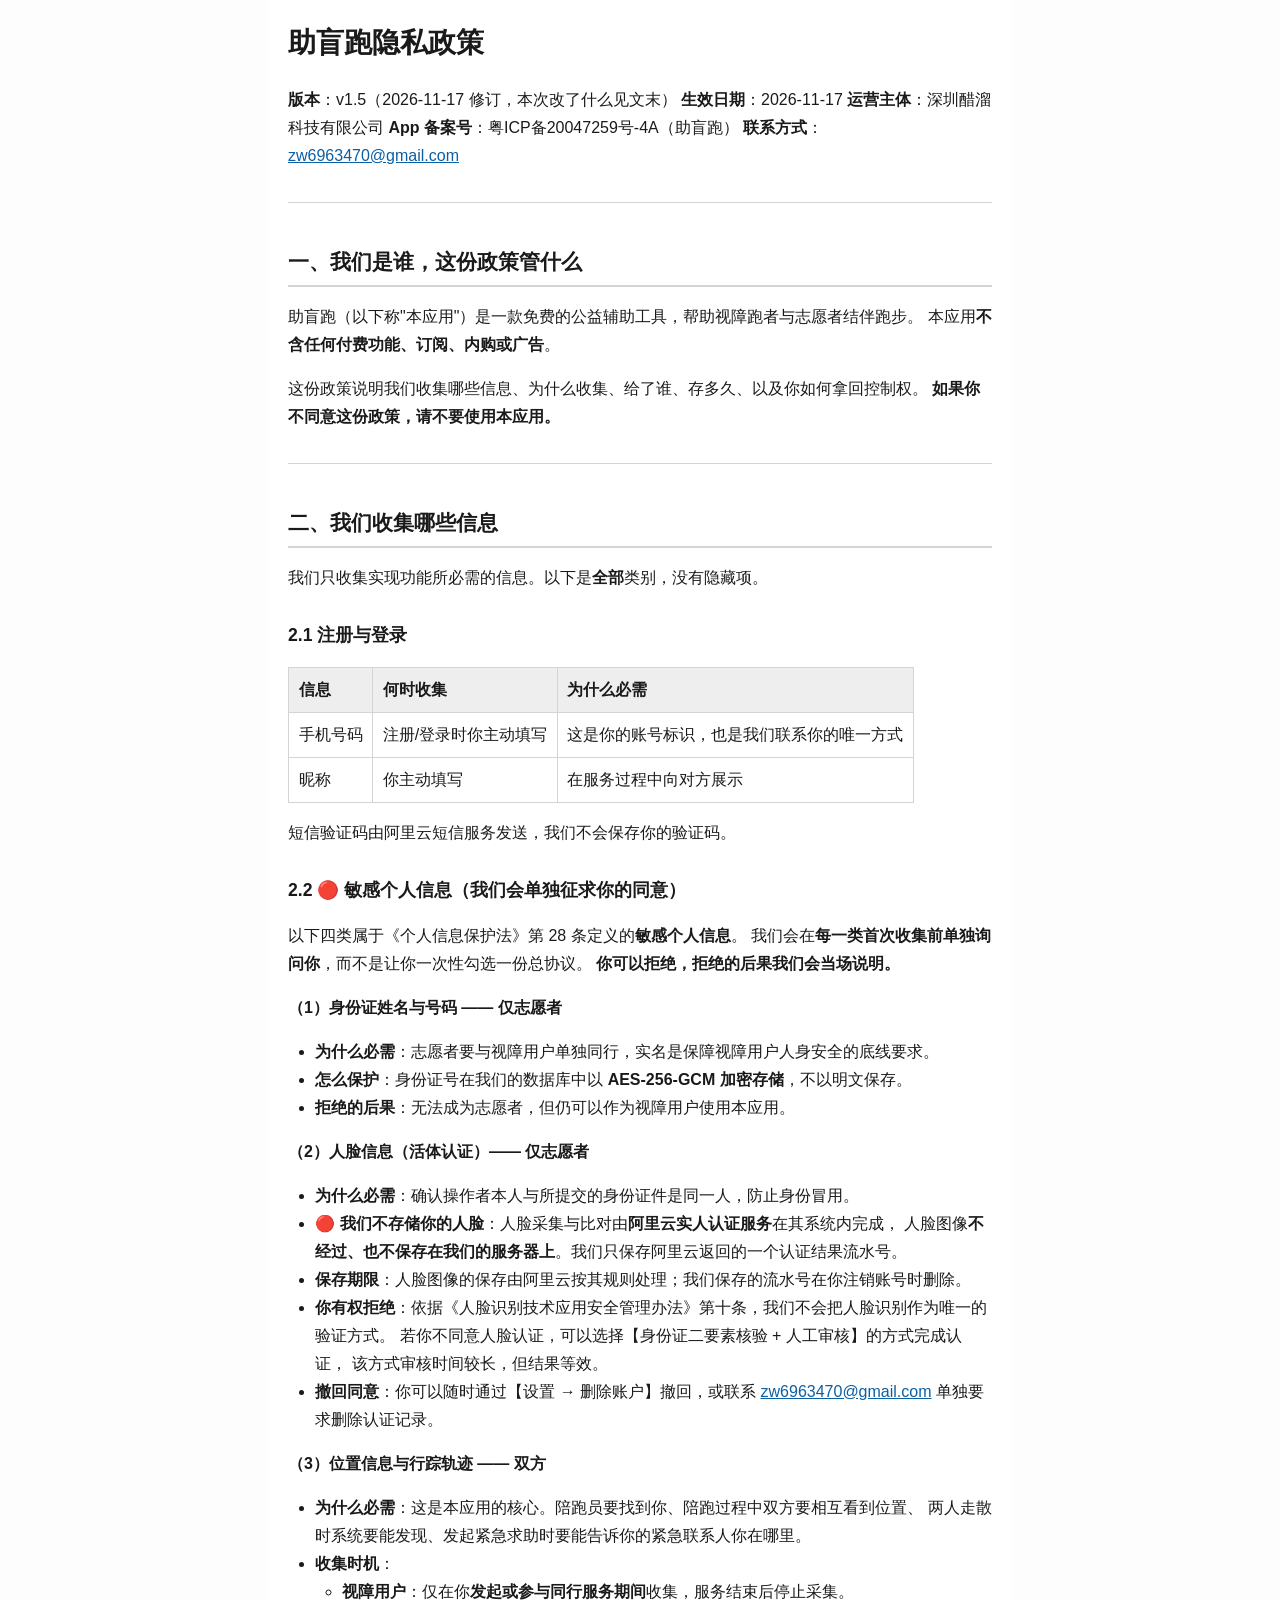
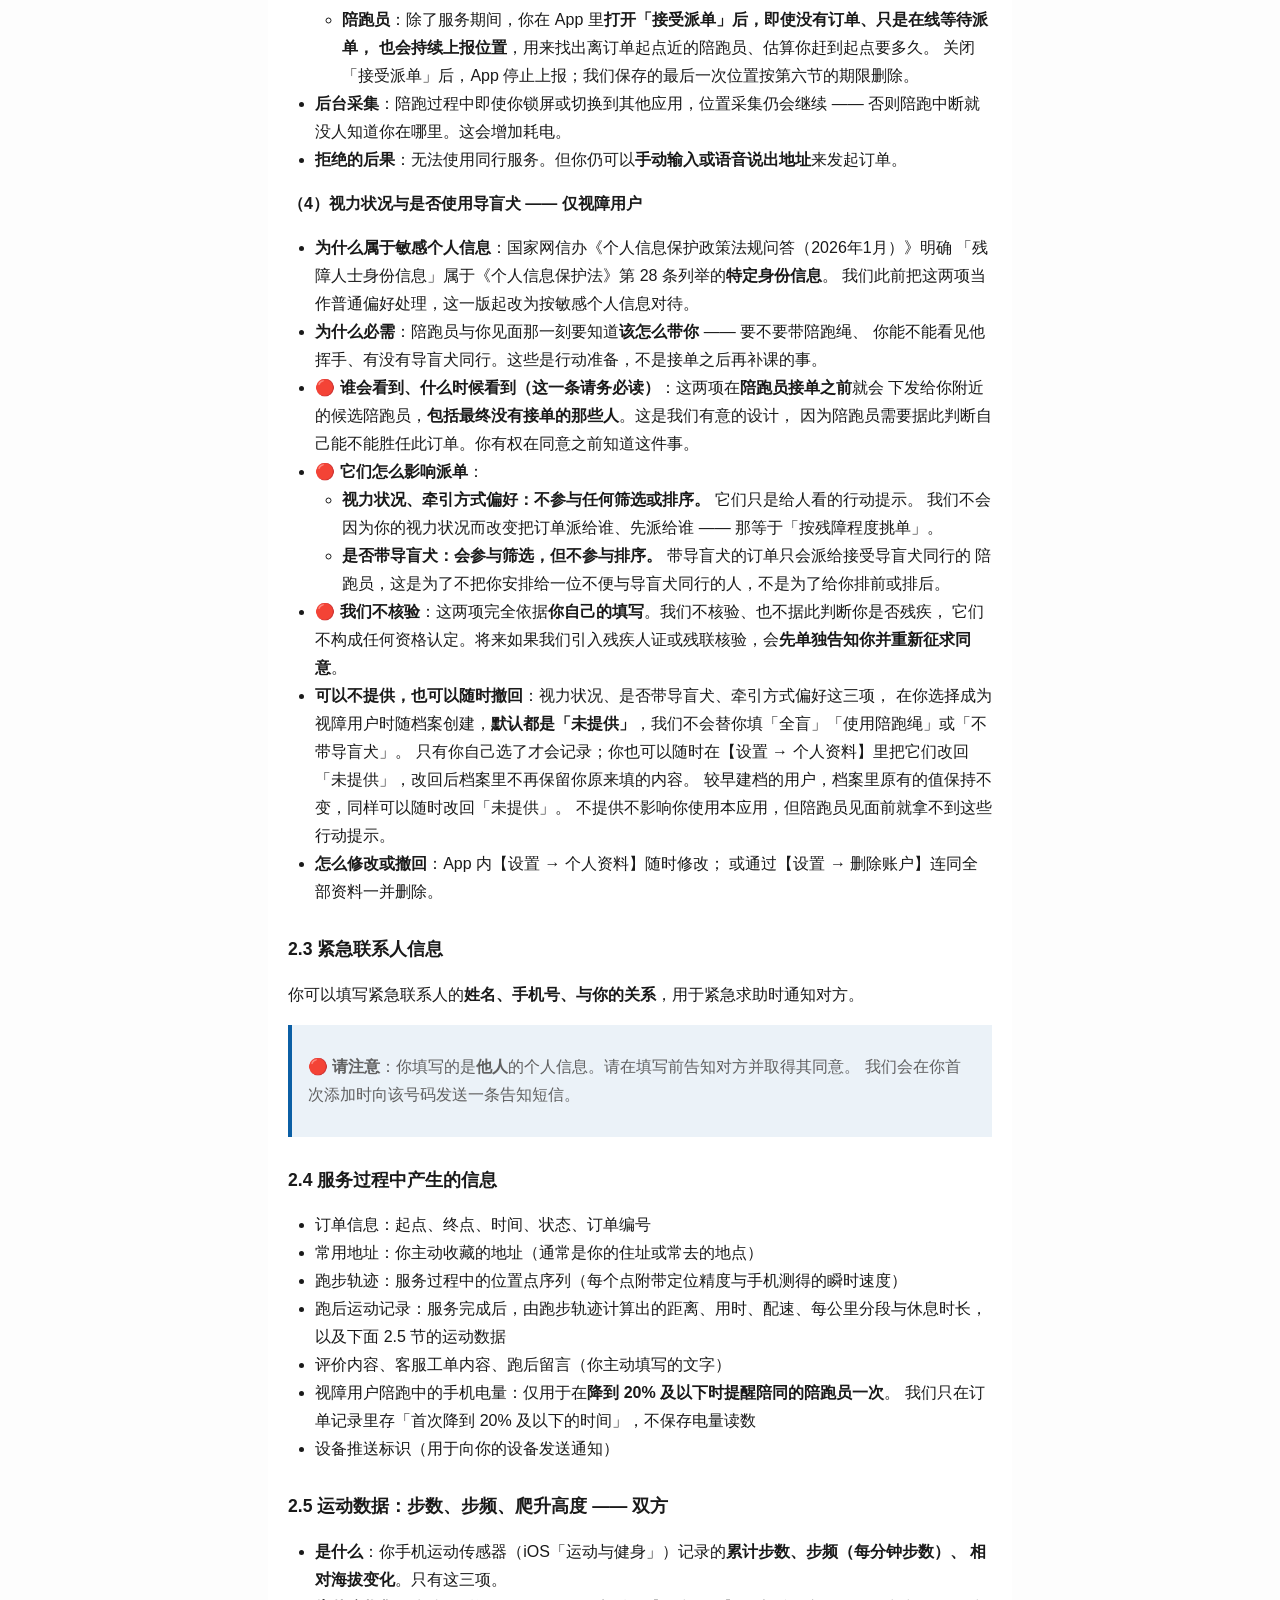
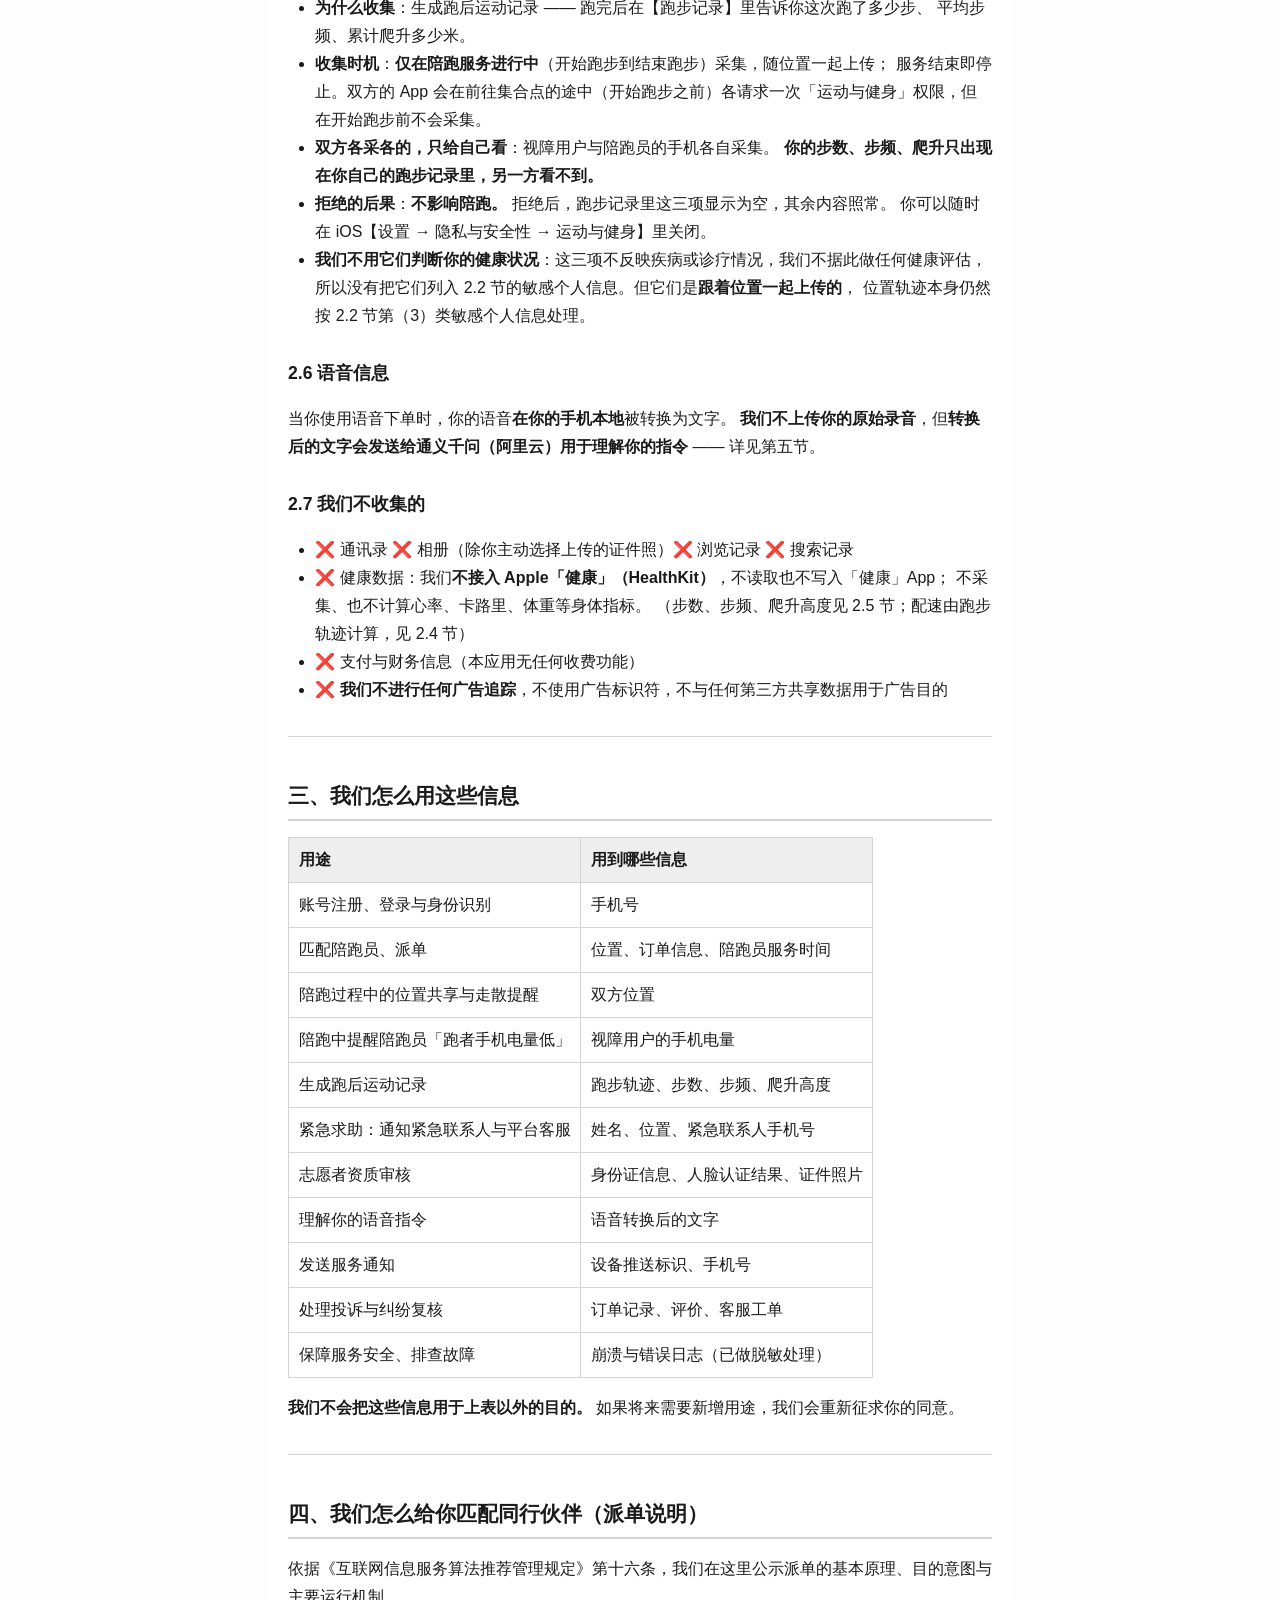
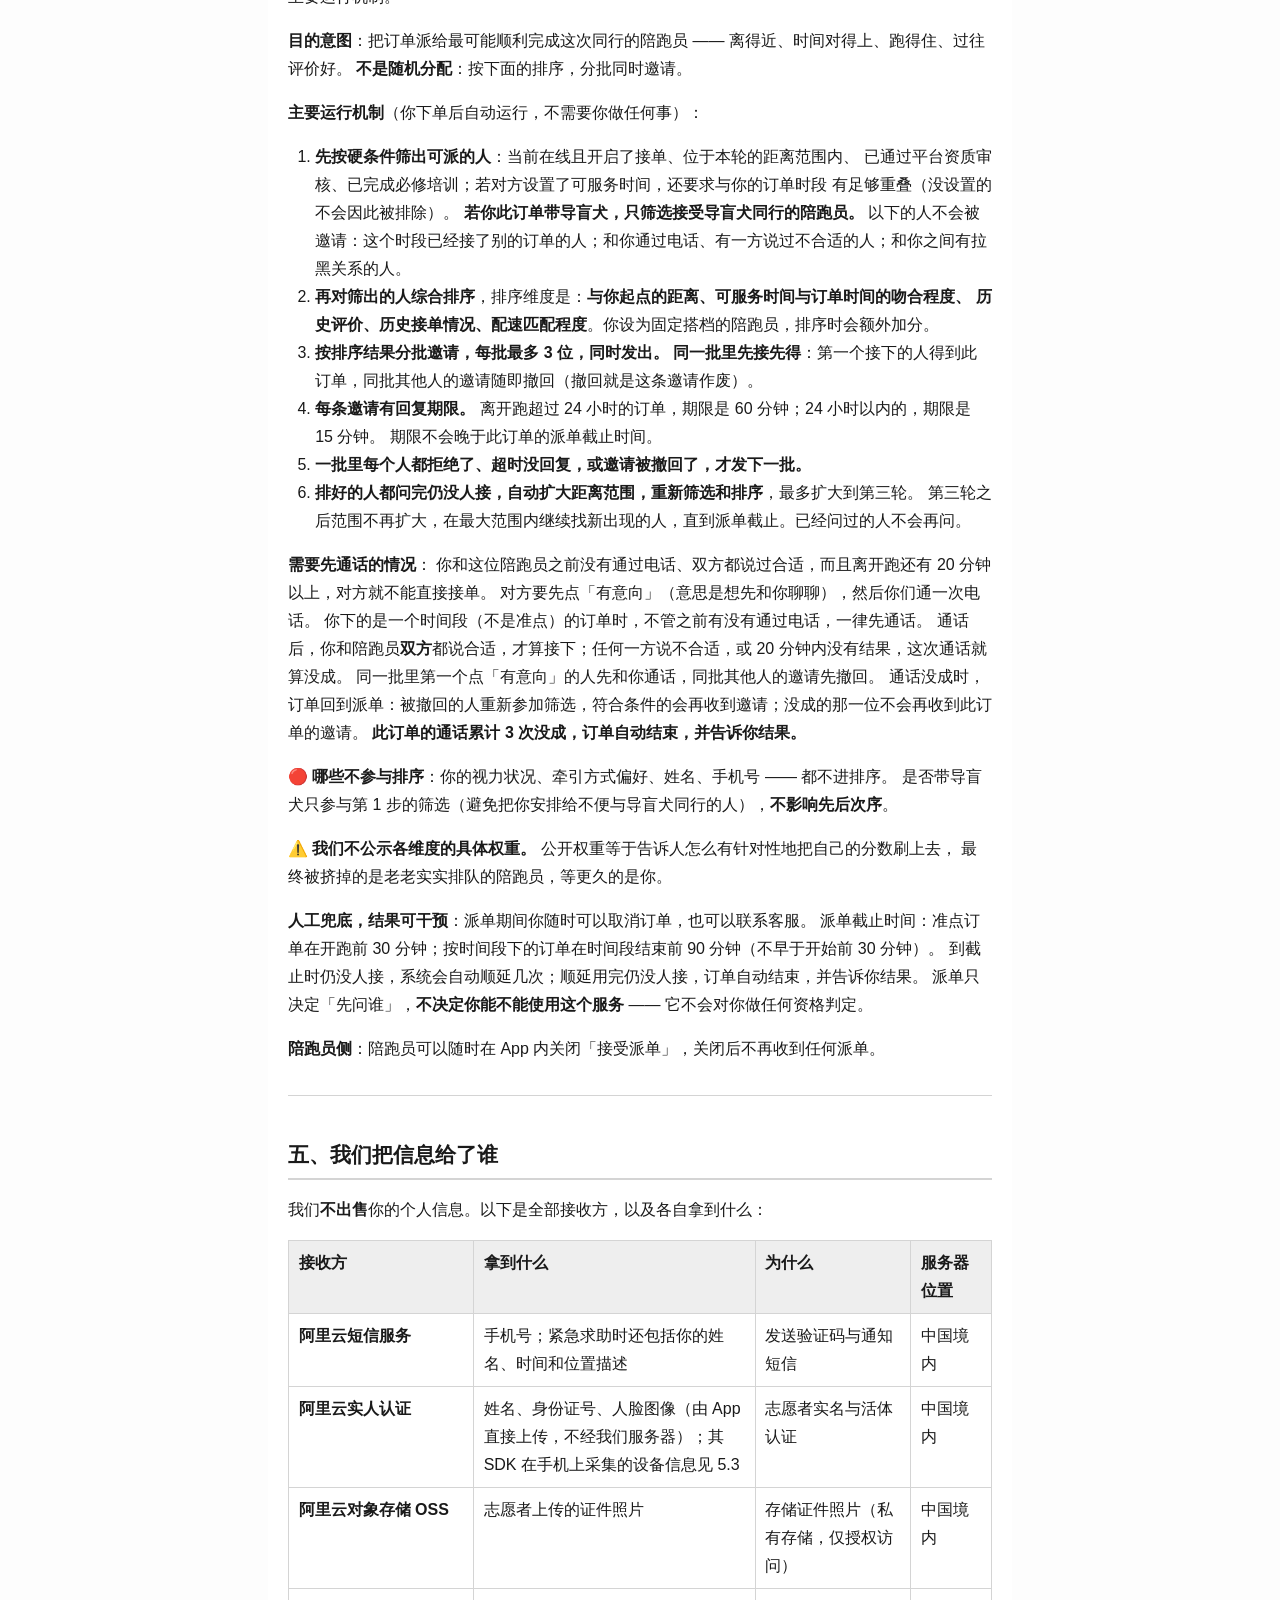
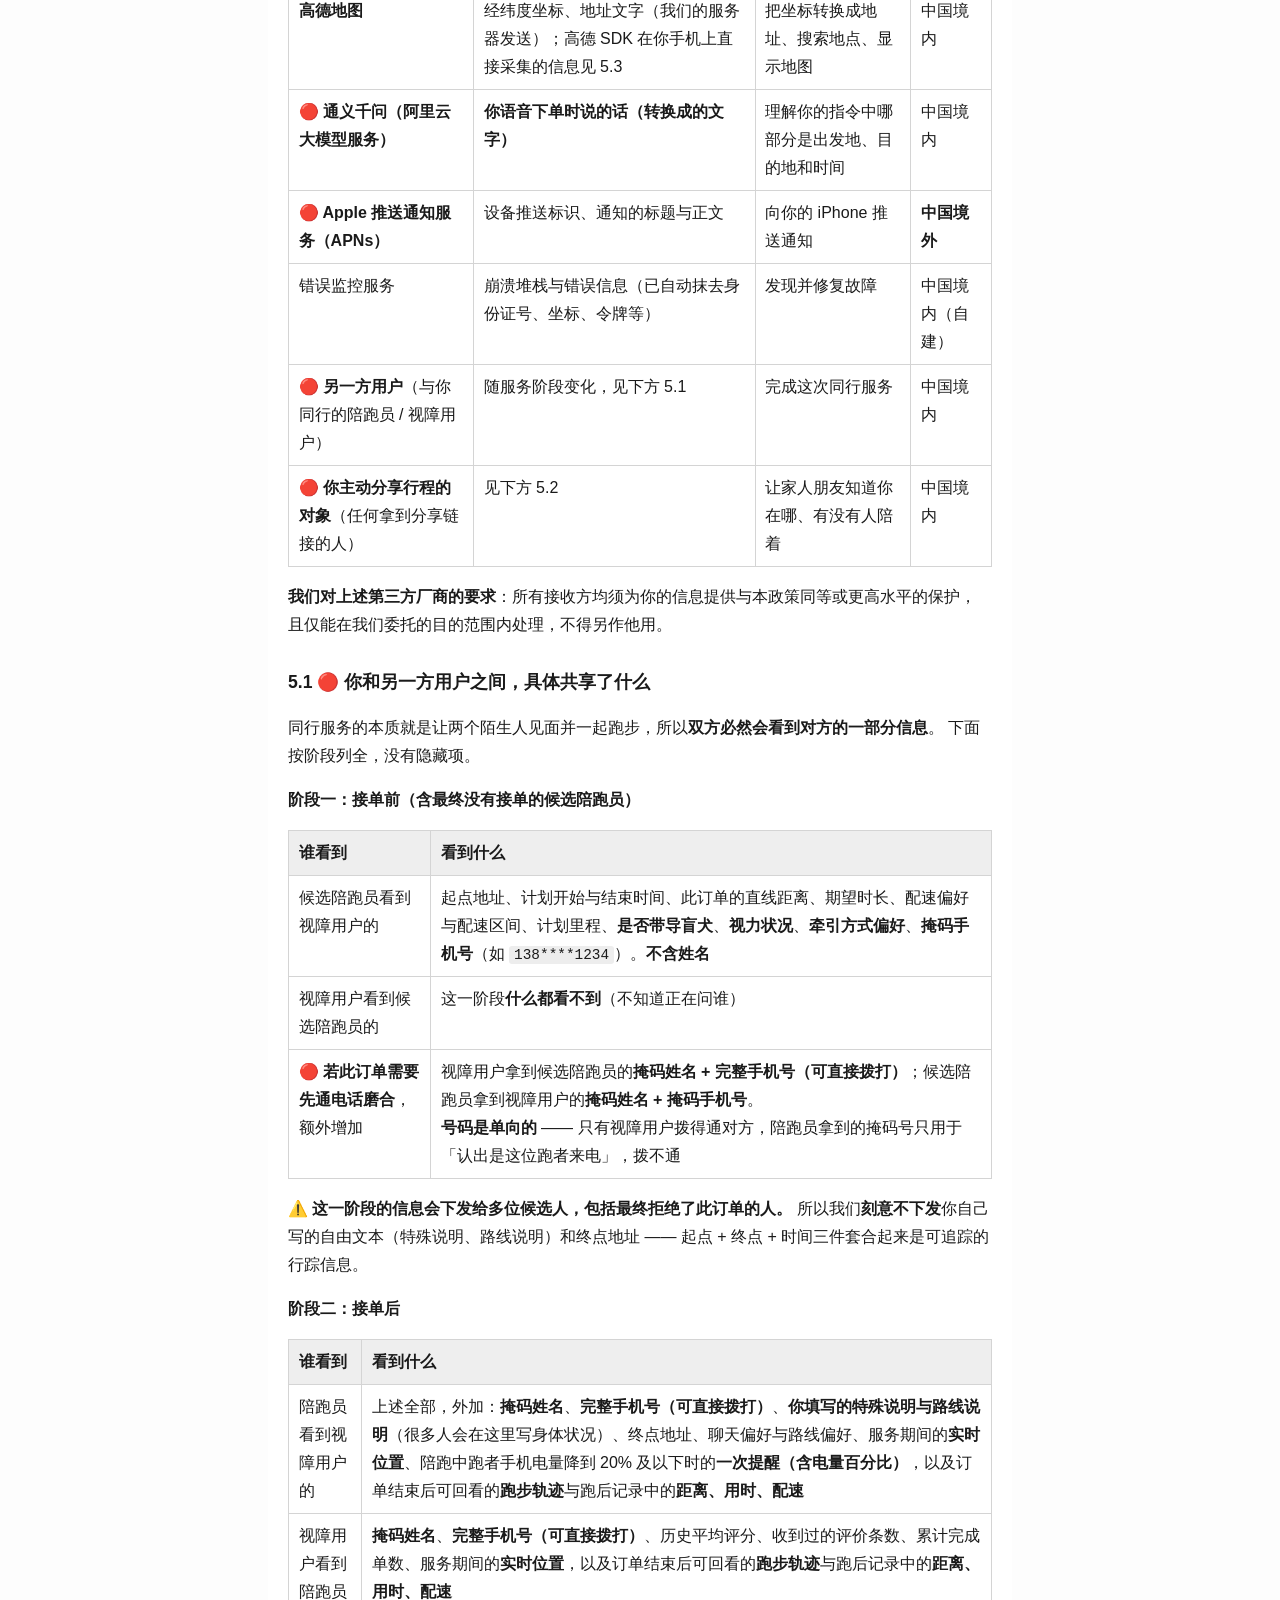
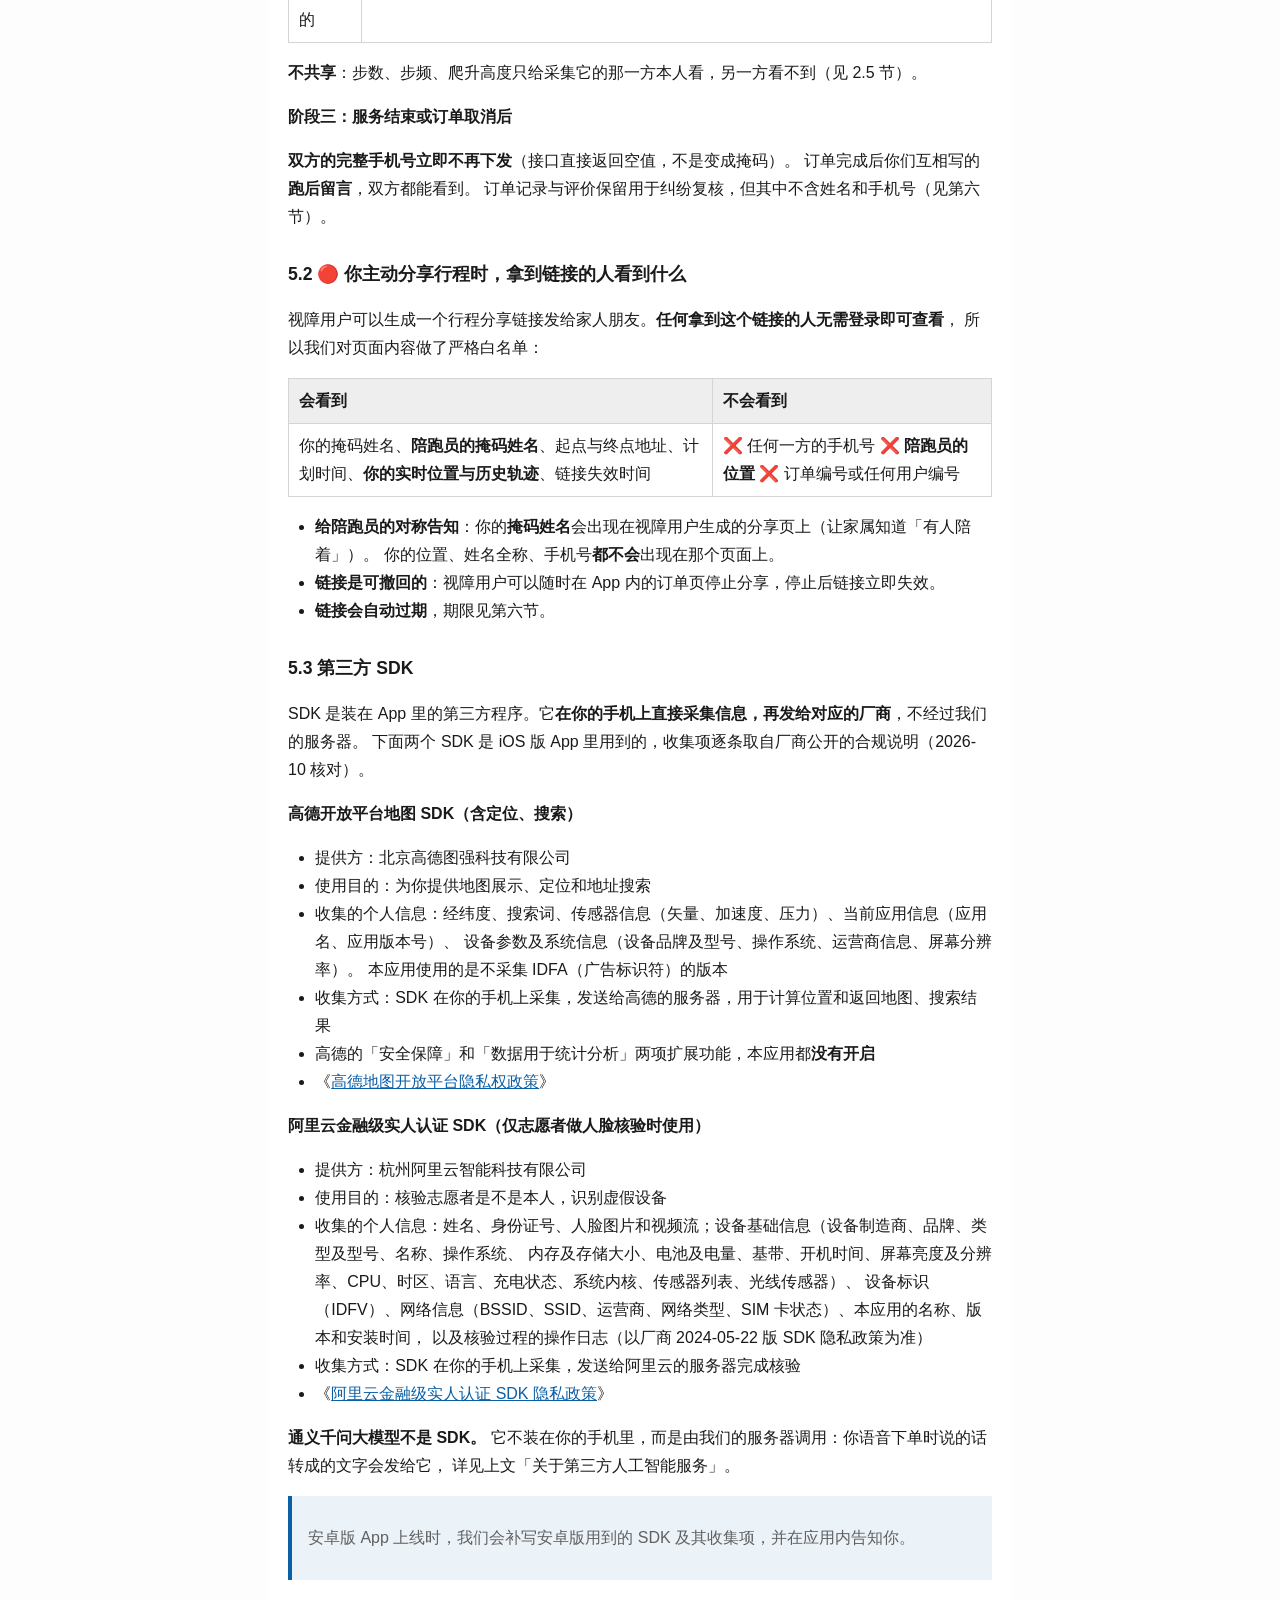
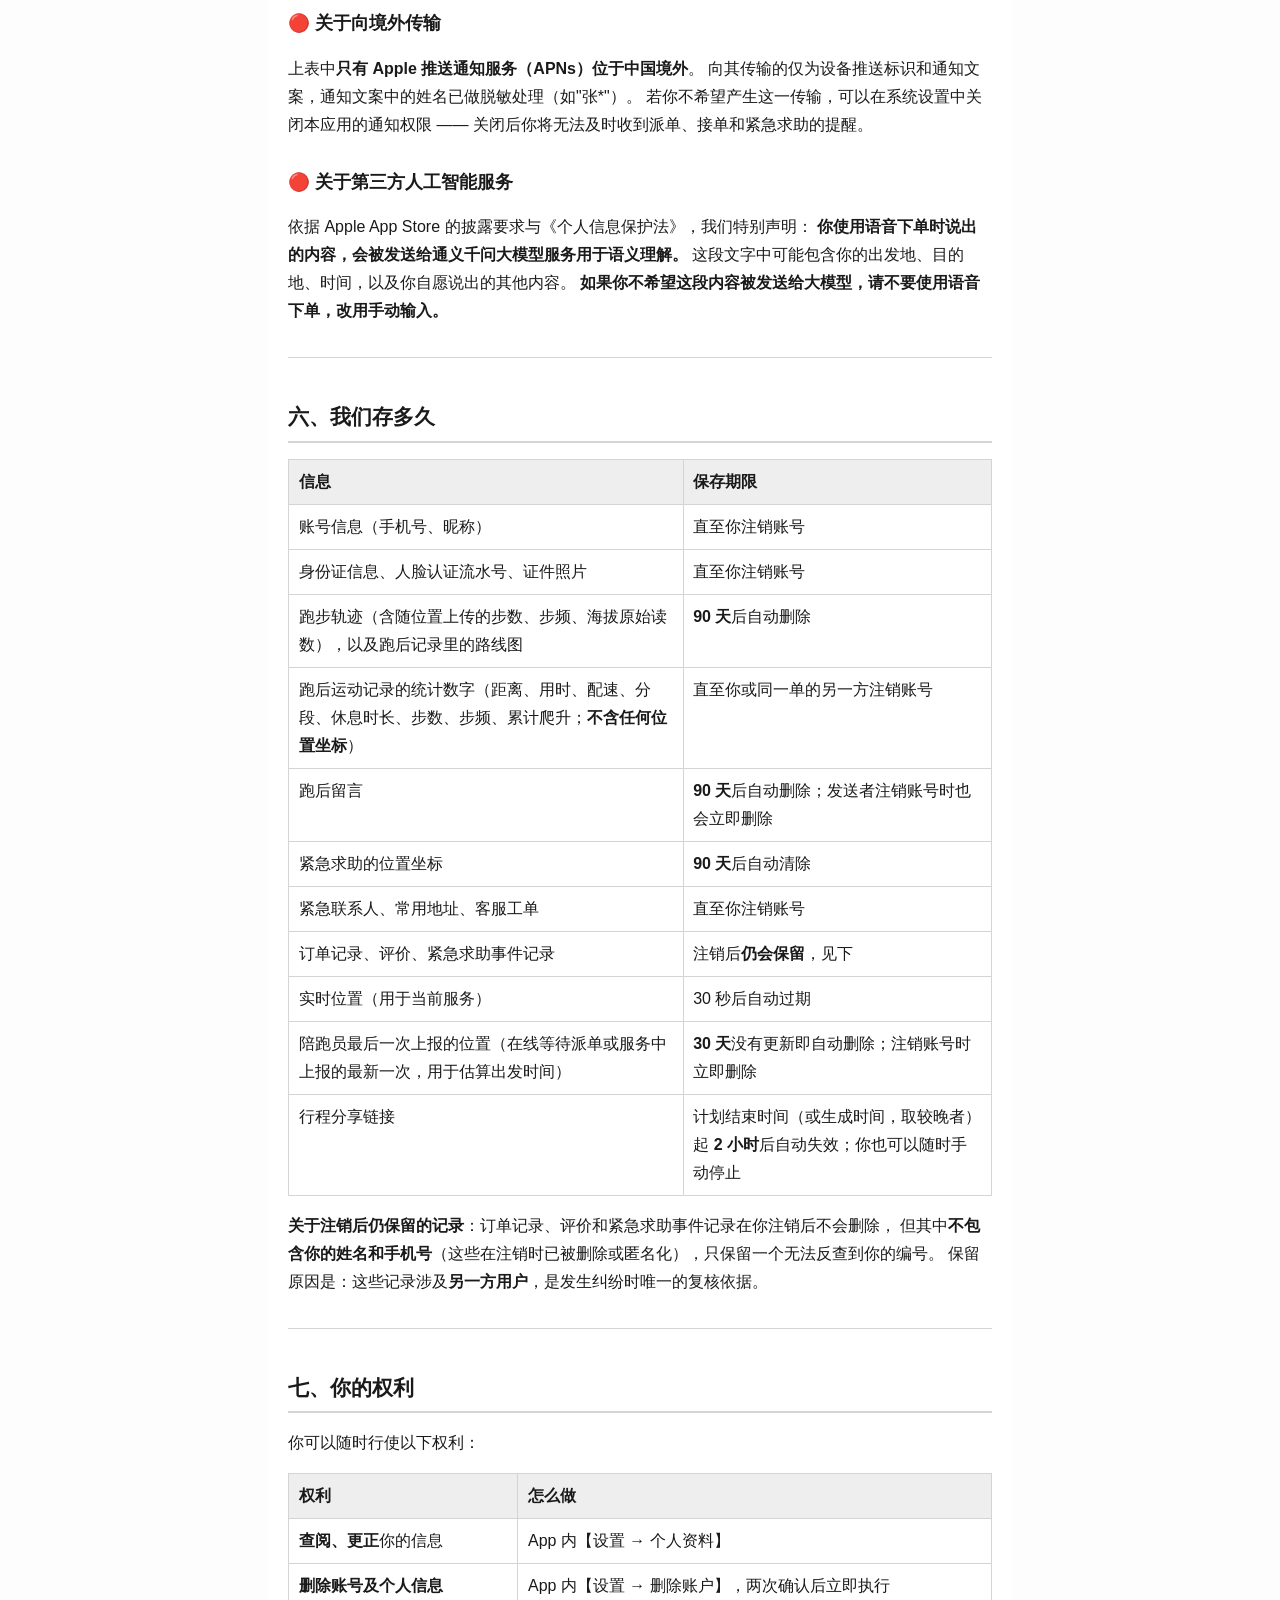
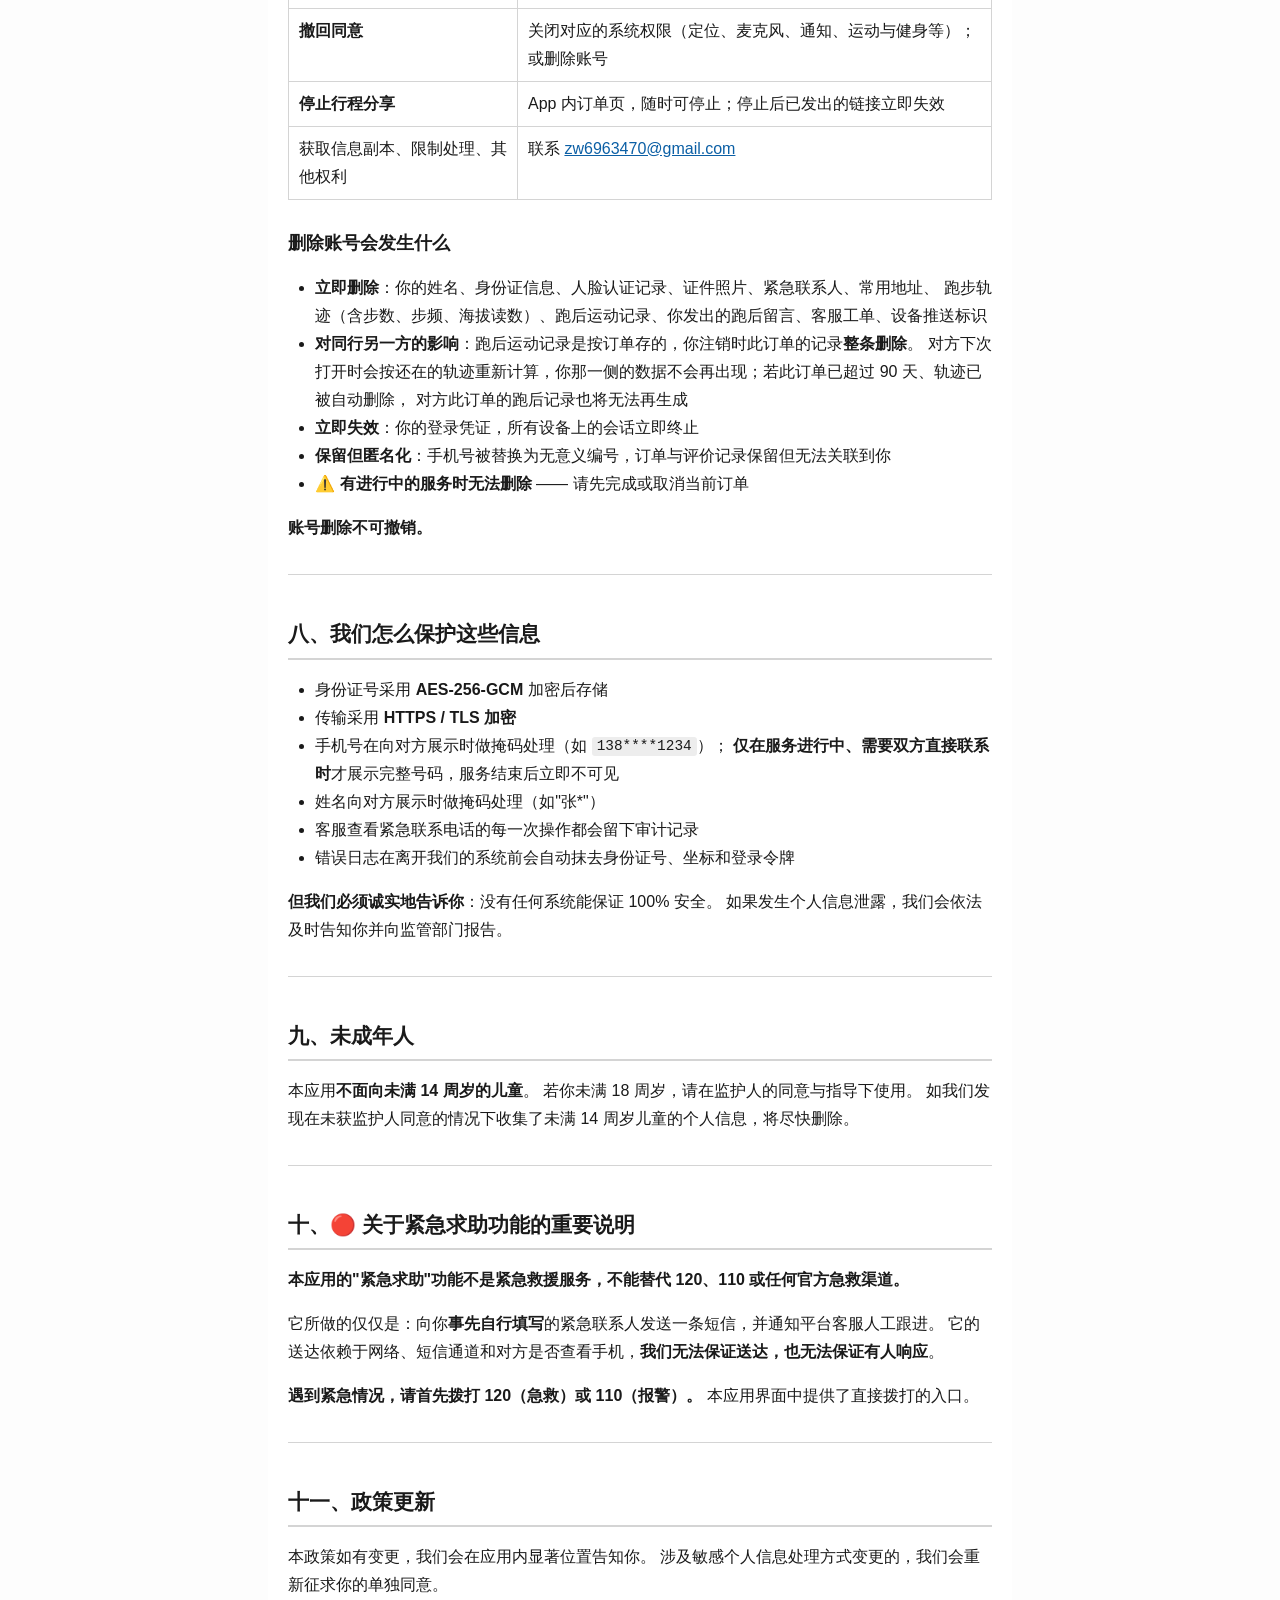
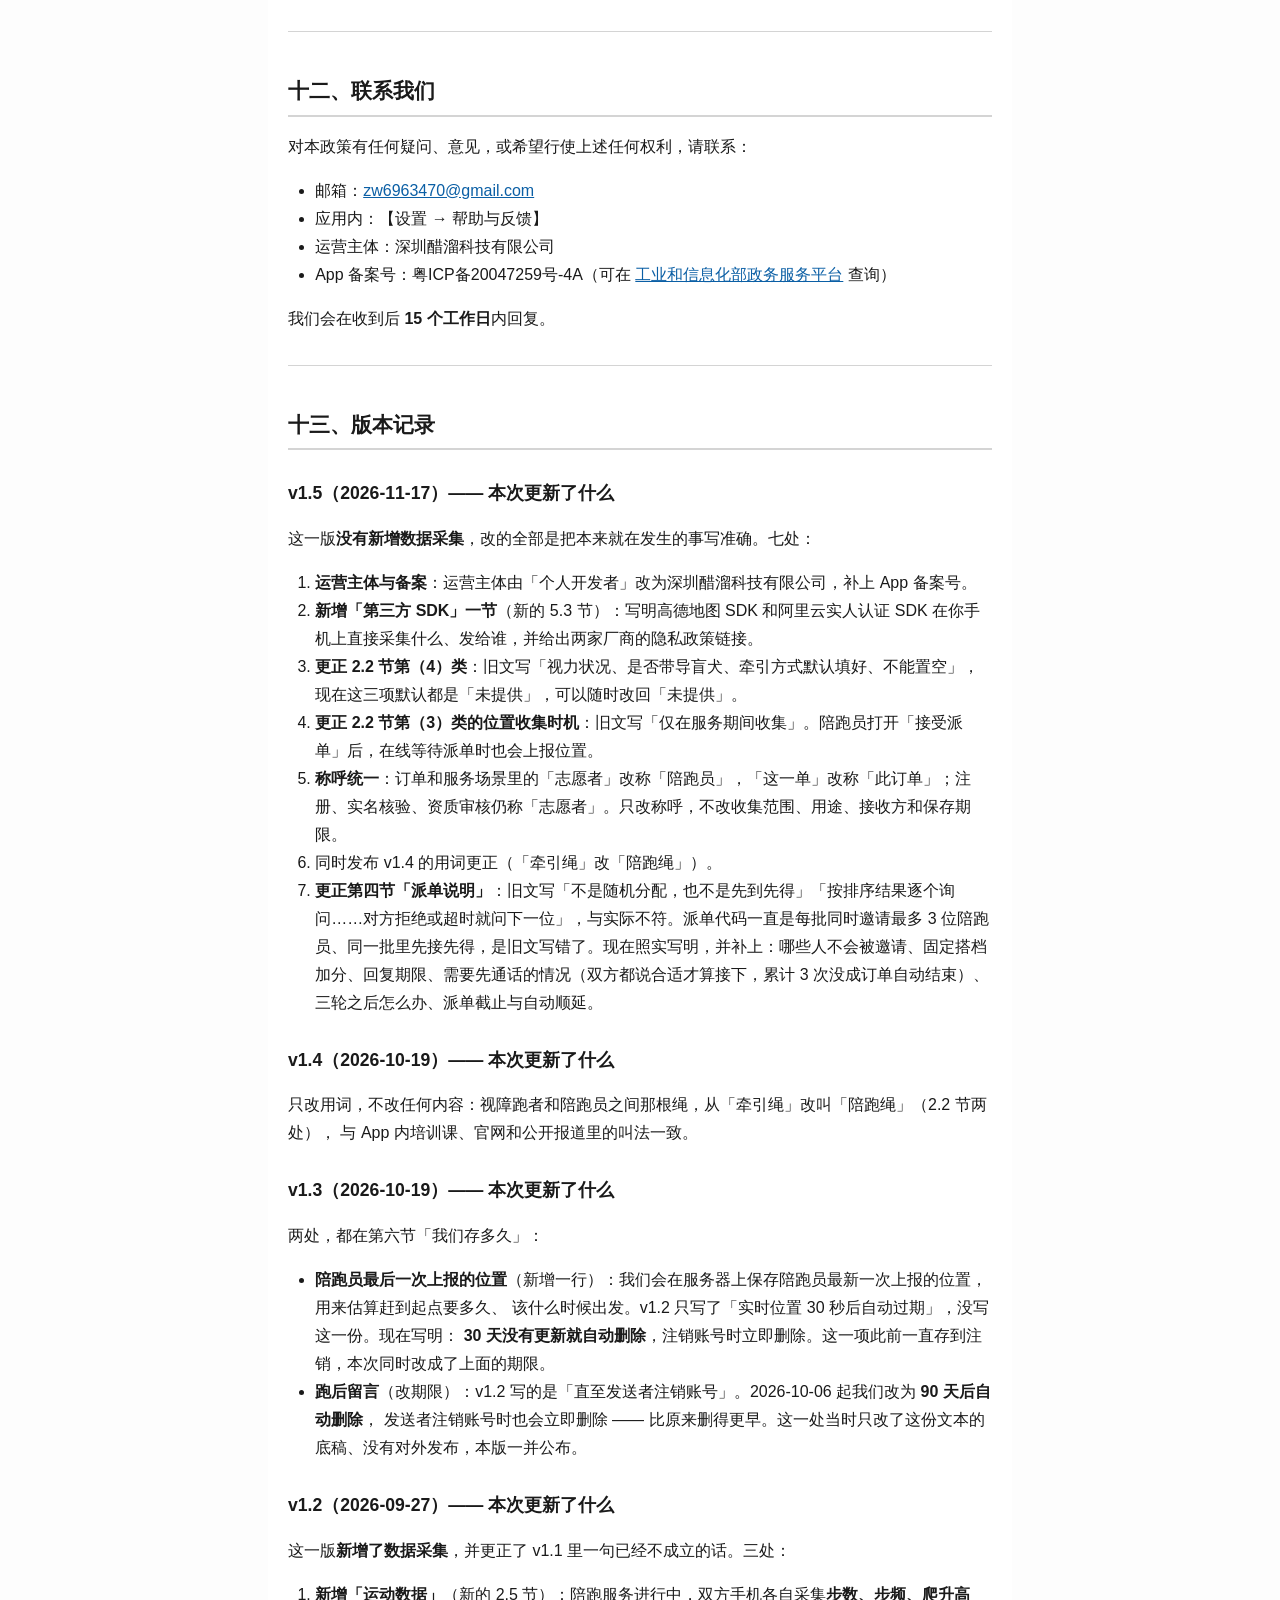
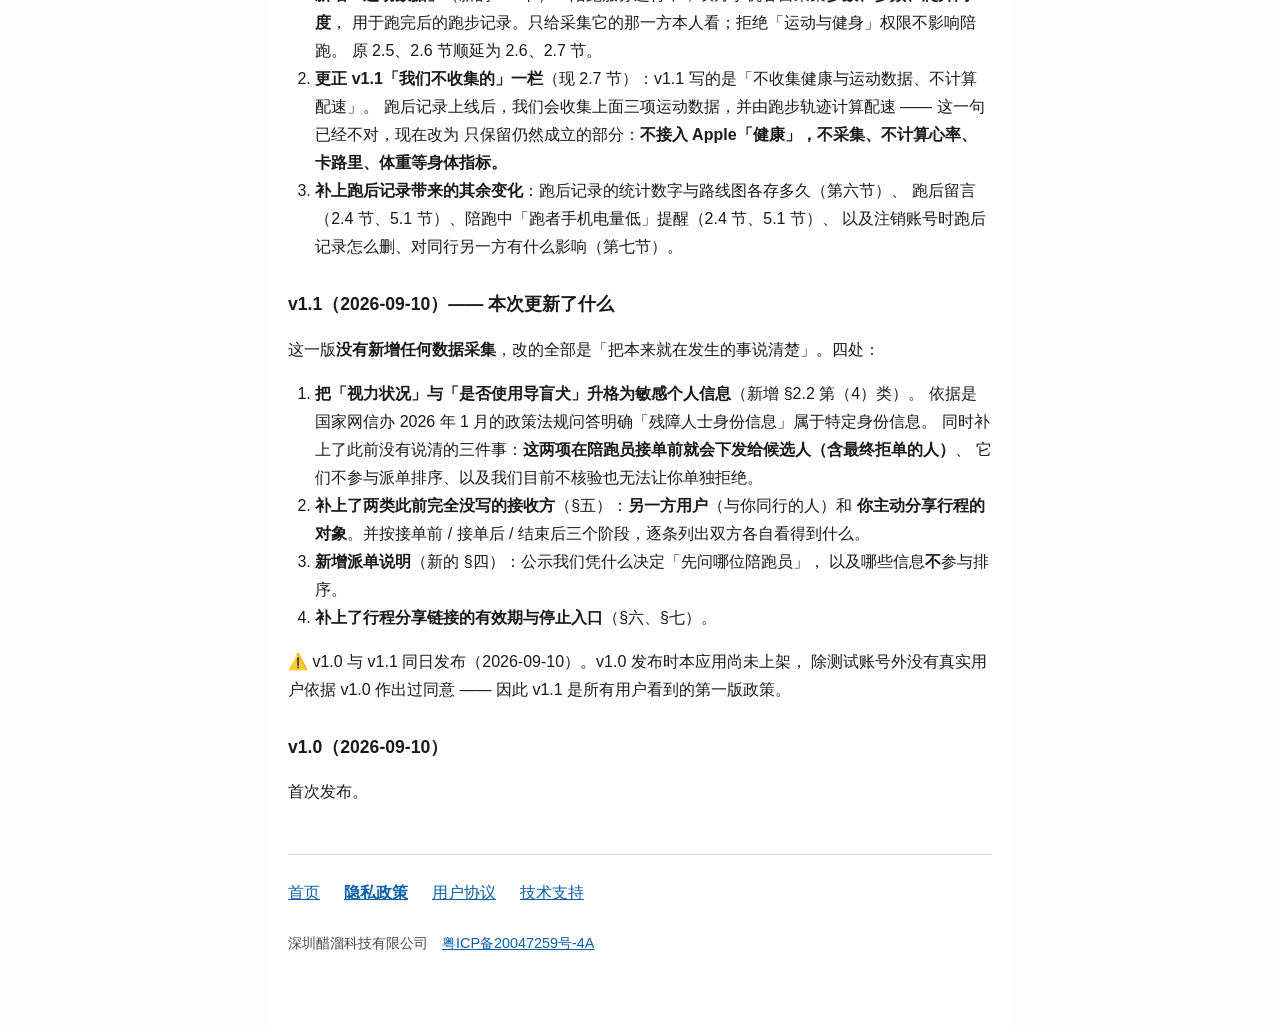
==== commit cfb41dbf: "docs: 隐私政策 §四 派单说明照代码改写（同时邀请 3 人、先接先得）" ====
--- a/privacy-policy.html
+++ b/privacy-policy.html
@@ -447,18 +447,36 @@
 <p>依据《互联网信息服务算法推荐管理规定》第十六条，我们在这里公示派单的基本原理、目的意图与主要运行机制。</p>
 <p><strong>目的意图</strong>：把订单派给最可能顺利完成这次同行的陪跑员
 —— 离得近、时间对得上、跑得住、过往评价好。
-<strong>不是随机分配，也不是先到先得。</strong></p>
+<strong>不是随机分配</strong>：按下面的排序，分批同时邀请。</p>
 <p><strong>主要运行机制</strong>（你下单后自动运行，不需要你做任何事）：</p>
 <ol type="1">
 <li><strong>先按硬条件筛出可派的人</strong>：当前在线且开启了接单、位于本轮的距离范围内、
 已通过平台资质审核、已完成必修培训；若对方设置了可服务时间，还要求与你的订单时段
 有足够重叠（没设置的不会因此被排除）。
-<strong>若你此订单带导盲犬，只筛选接受导盲犬同行的陪跑员。</strong></li>
+<strong>若你此订单带导盲犬，只筛选接受导盲犬同行的陪跑员。</strong>
+以下的人不会被邀请：这个时段已经接了别的订单的人；和你通过电话、有一方说过不合适的人；和你之间有拉黑关系的人。</li>
 <li><strong>再对筛出的人综合排序</strong>，排序维度是：<strong>与你起点的距离、可服务时间与订单时间的吻合程度、
-历史评价、历史接单情况、配速匹配程度</strong>。</li>
-<li><strong>按排序结果逐个询问</strong>，每人有一段有限的应答时间；对方拒绝或超时就问下一位。</li>
-<li>一轮问完仍没人接，<strong>自动扩大距离范围重来</strong>，最多三轮。</li>
+历史评价、历史接单情况、配速匹配程度</strong>。你设为固定搭档的陪跑员，排序时会额外加分。</li>
+<li><strong>按排序结果分批邀请，每批最多 3 位，同时发出。</strong>
+<strong>同一批里先接先得</strong>：第一个接下的人得到此订单，同批其他人的邀请随即撤回（撤回就是这条邀请作废）。</li>
+<li><strong>每条邀请有回复期限。</strong> 离开跑超过 24
+小时的订单，期限是 60 分钟；24 小时以内的，期限是 15 分钟。
+期限不会晚于此订单的派单截止时间。</li>
+<li><strong>一批里每个人都拒绝了、超时没回复，或邀请被撤回了，才发下一批。</strong></li>
+<li><strong>排好的人都问完仍没人接，自动扩大距离范围，重新筛选和排序</strong>，最多扩大到第三轮。
+第三轮之后范围不再扩大，在最大范围内继续找新出现的人，直到派单截止。已经问过的人不会再问。</li>
 </ol>
+<p><strong>需要先通话的情况</strong>：
+你和这位陪跑员之前没有通过电话、双方都说过合适，而且离开跑还有 20
+分钟以上，对方就不能直接接单。
+对方要先点「有意向」（意思是想先和你聊聊），然后你们通一次电话。
+你下的是一个时间段（不是准点）的订单时，不管之前有没有通过电话，一律先通话。
+通话后，你和陪跑员<strong>双方</strong>都说合适，才算接下；任何一方说不合适，或
+20 分钟内没有结果，这次通话就算没成。
+同一批里第一个点「有意向」的人先和你通话，同批其他人的邀请先撤回。
+通话没成时，订单回到派单：被撤回的人重新参加筛选，符合条件的会再收到邀请；没成的那一位不会再收到此订单的邀请。
+<strong>此订单的通话累计 3
+次没成，订单自动结束，并告诉你结果。</strong></p>
 <p><strong>🔴
 哪些不参与排序</strong>：你的视力状况、牵引方式偏好、姓名、手机号 ——
 都不进排序。 是否带导盲犬只参与第 1
@@ -466,7 +484,10 @@
 <p><strong>⚠️ 我们不公示各维度的具体权重。</strong>
 公开权重等于告诉人怎么有针对性地把自己的分数刷上去，
 最终被挤掉的是老老实实排队的陪跑员，等更久的是你。</p>
-<p><strong>人工兜底，结果可干预</strong>：三轮都没找到人时，你可以继续等待、取消订单或联系客服。
+<p><strong>人工兜底，结果可干预</strong>：派单期间你随时可以取消订单，也可以联系客服。
+派单截止时间：准点订单在开跑前 30 分钟；按时间段下的订单在时间段结束前
+90 分钟（不早于开始前 30 分钟）。
+到截止时仍没人接，系统会自动顺延几次；顺延用完仍没人接，订单自动结束，并告诉你结果。
 派单只决定「先问谁」，<strong>不决定你能不能使用这个服务</strong> ——
 它不会对你做任何资格判定。</p>
 <p><strong>陪跑员侧</strong>：陪跑员可以随时在 App
@@ -840,7 +861,7 @@
 <h2 id="十三版本记录">十三、版本记录</h2>
 <h3 id="v152026-11-17-本次更新了什么">v1.5（2026-11-17）——
 本次更新了什么</h3>
-<p>这一版<strong>没有新增数据采集</strong>，改的全部是把本来就在发生的事写准确。六处：</p>
+<p>这一版<strong>没有新增数据采集</strong>，改的全部是把本来就在发生的事写准确。七处：</p>
 <ol type="1">
 <li><strong>运营主体与备案</strong>：运营主体由「个人开发者」改为深圳醋溜科技有限公司，补上
 App 备案号。</li>
@@ -853,6 +874,10 @@
 节第（3）类的位置收集时机</strong>：旧文写「仅在服务期间收集」。陪跑员打开「接受派单」后，在线等待派单时也会上报位置。</li>
 <li><strong>称呼统一</strong>：订单和服务场景里的「志愿者」改称「陪跑员」，「这一单」改称「此订单」；注册、实名核验、资质审核仍称「志愿者」。只改称呼，不改收集范围、用途、接收方和保存期限。</li>
 <li>同时发布 v1.4 的用词更正（「牵引绳」改「陪跑绳」）。</li>
+<li><strong>更正第四节「派单说明」</strong>：旧文写「不是随机分配，也不是先到先得」「按排序结果逐个询问……对方拒绝或超时就问下一位」，与实际不符。派单代码一直是每批同时邀请最多
+3
+位陪跑员、同一批里先接先得，是旧文写错了。现在照实写明，并补上：哪些人不会被邀请、固定搭档加分、回复期限、需要先通话的情况（双方都说合适才算接下，累计
+3 次没成订单自动结束）、三轮之后怎么办、派单截止与自动顺延。</li>
 </ol>
 <h3 id="v142026-10-19-本次更新了什么">v1.4（2026-10-19）——
 本次更新了什么</h3>
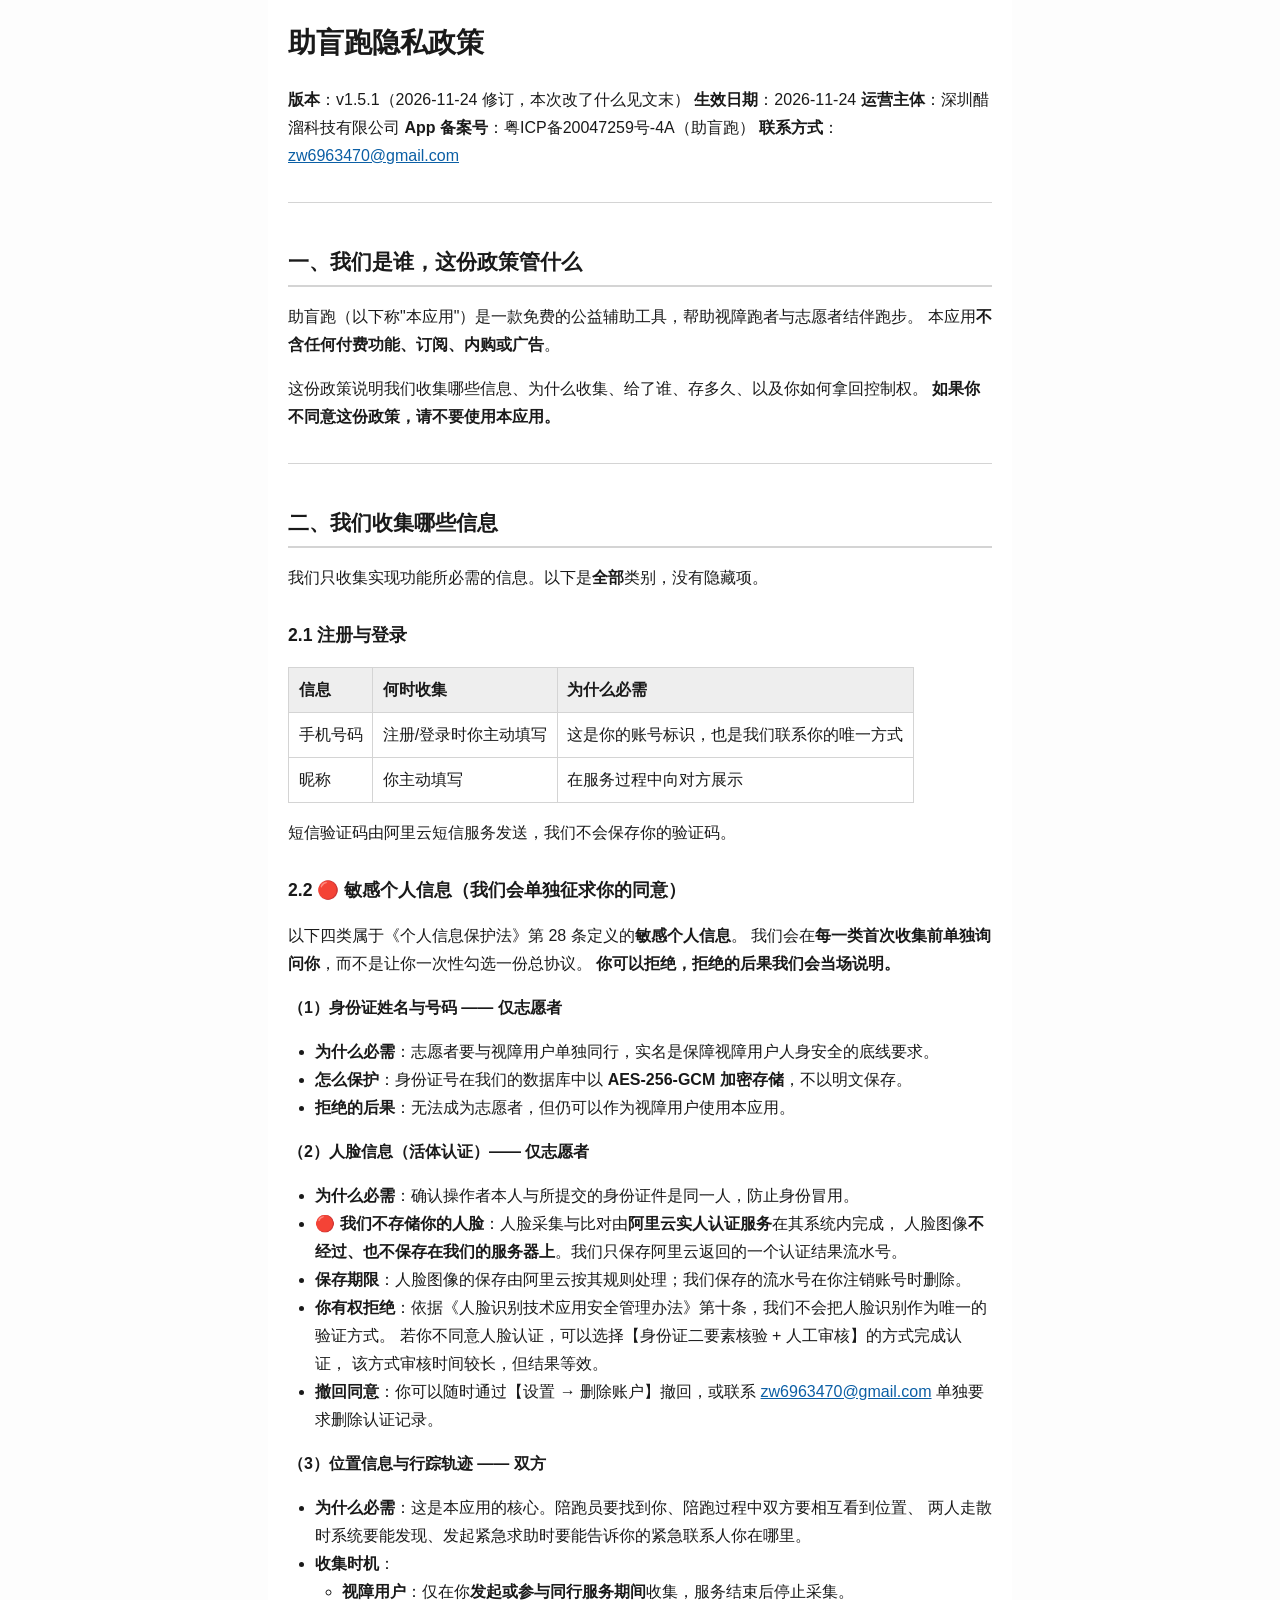
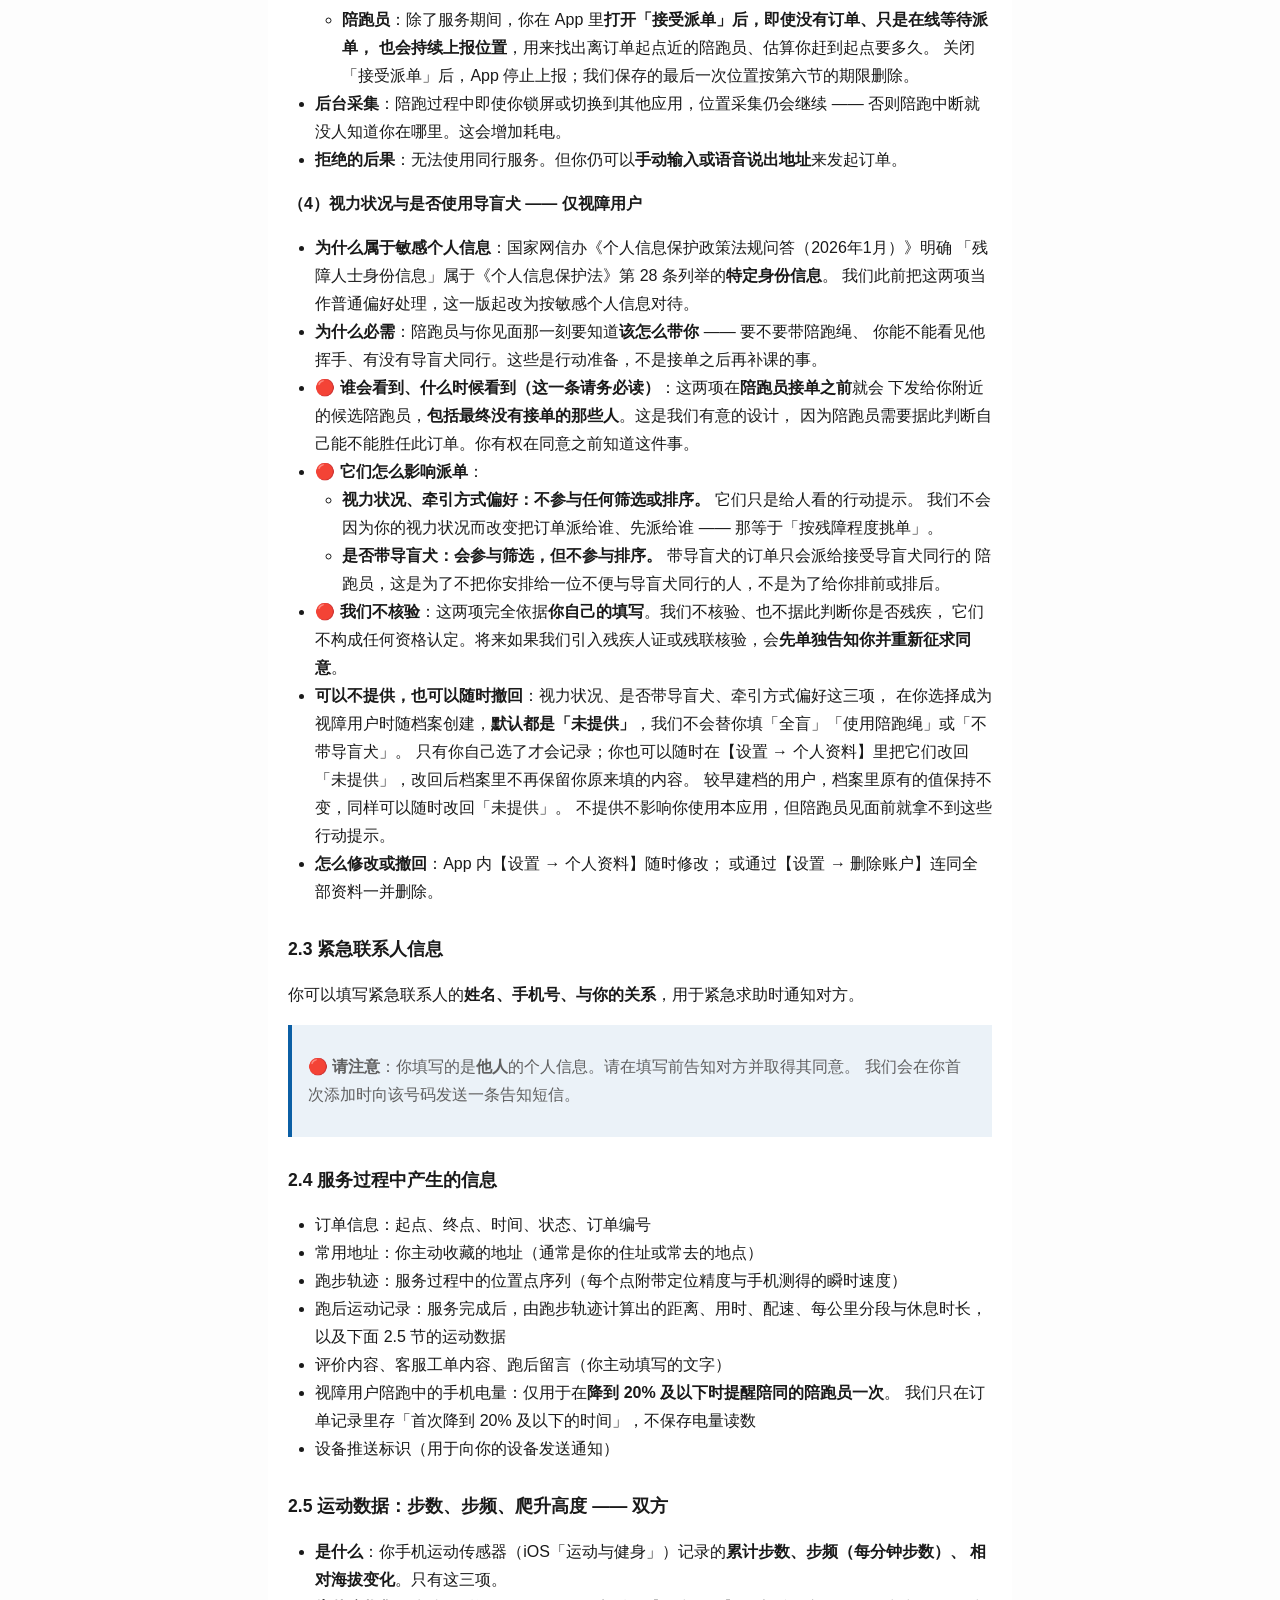
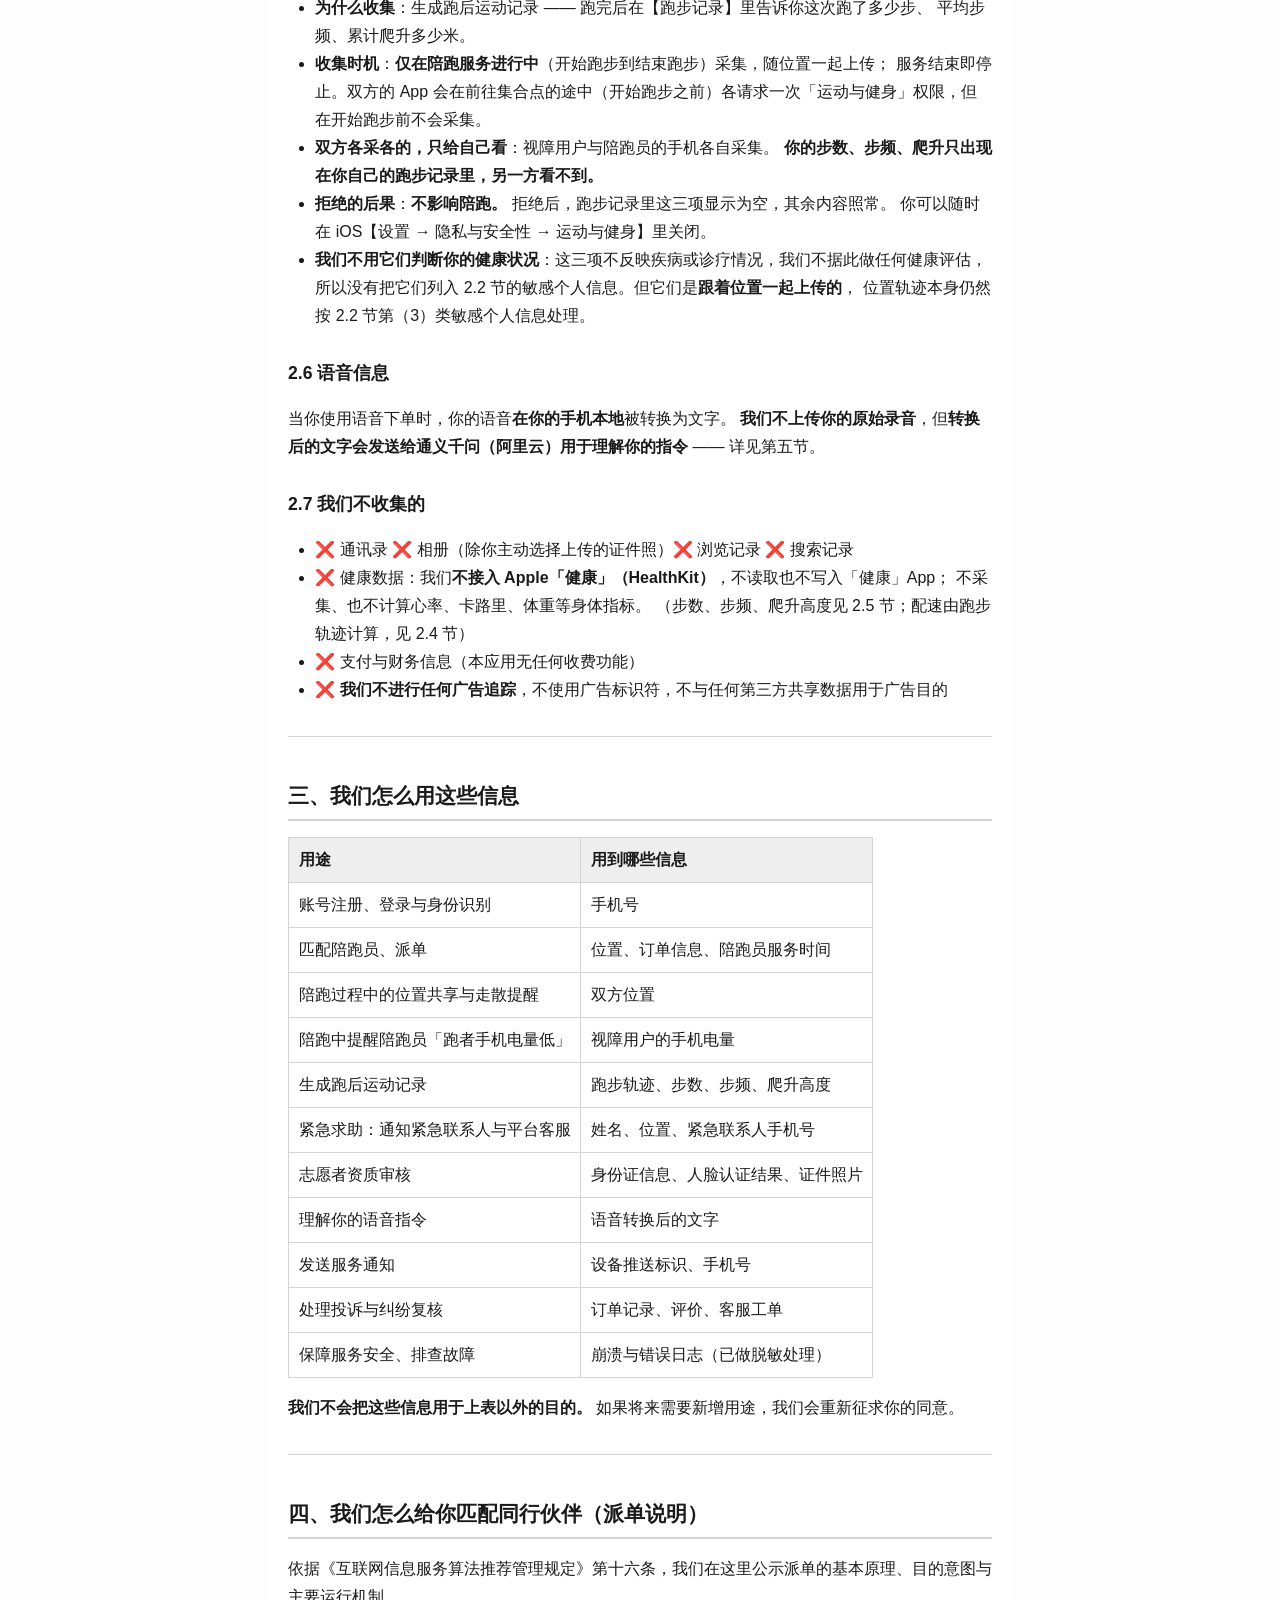
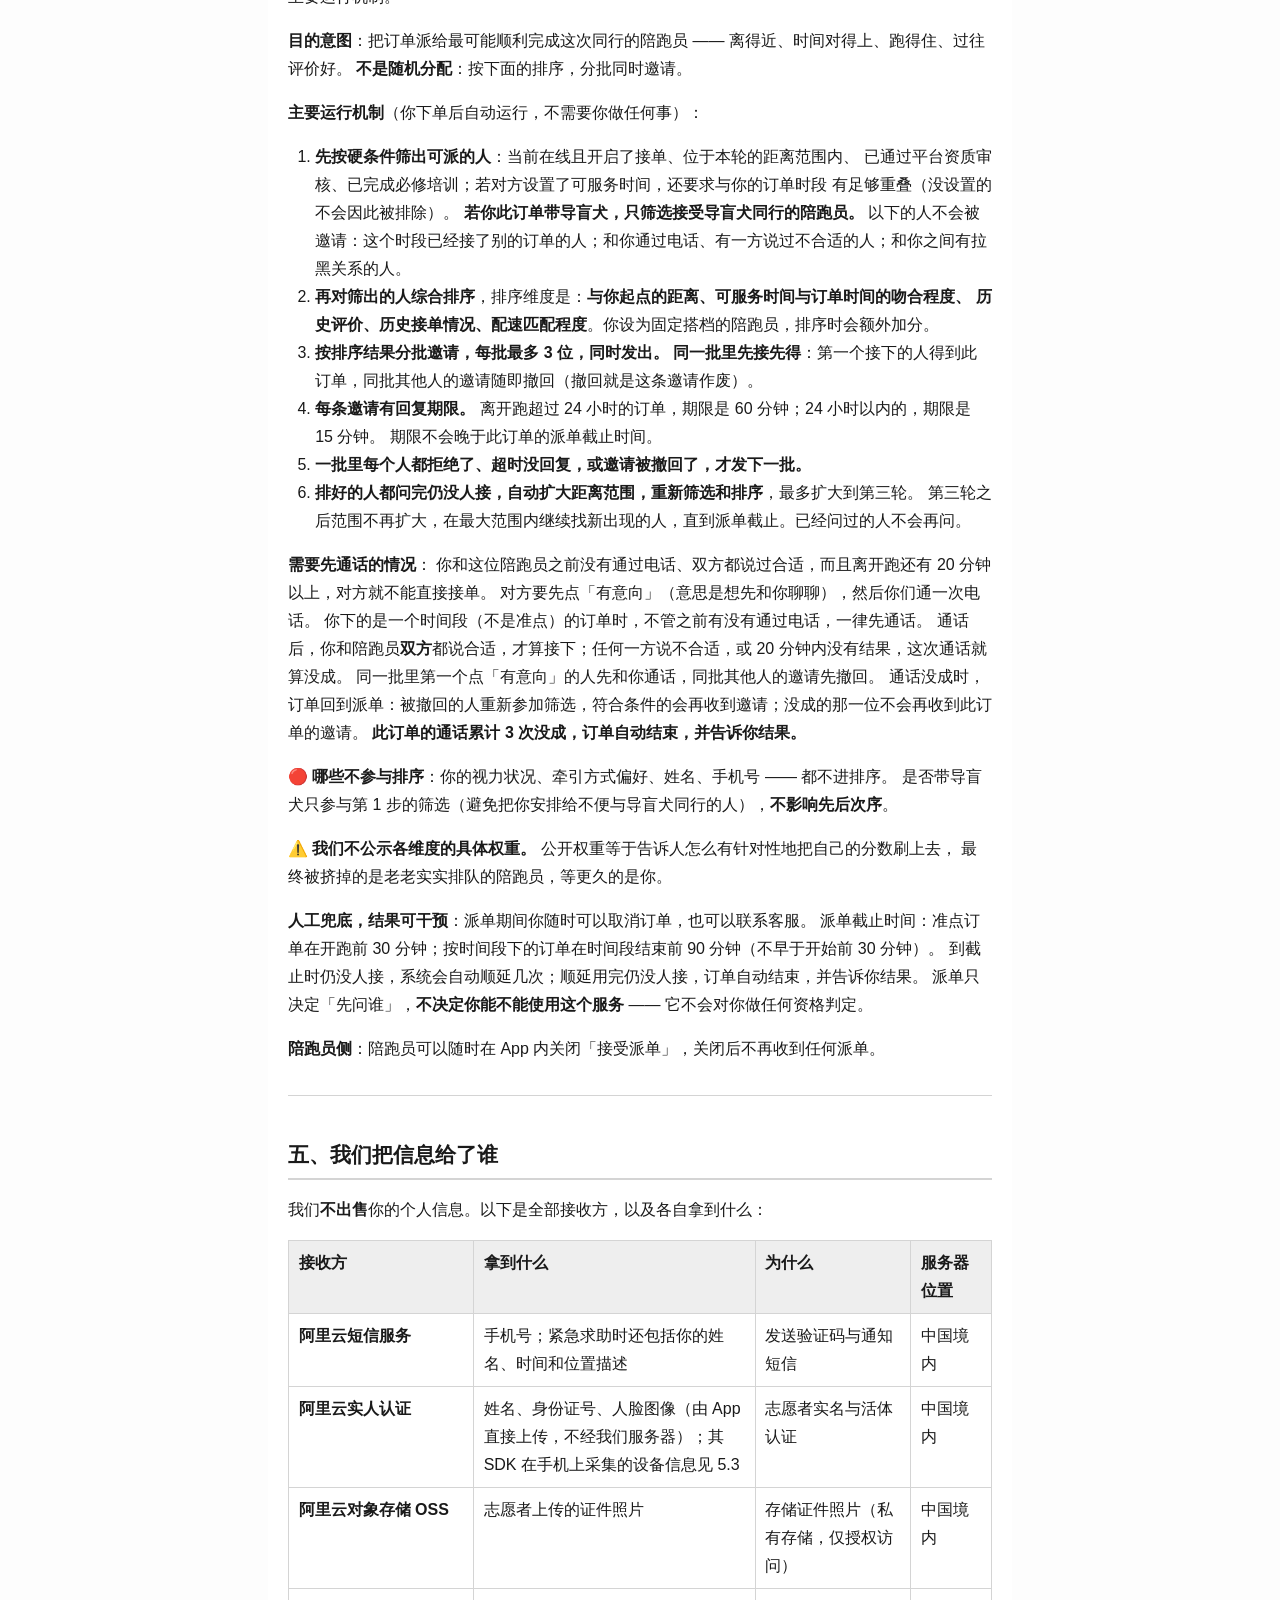
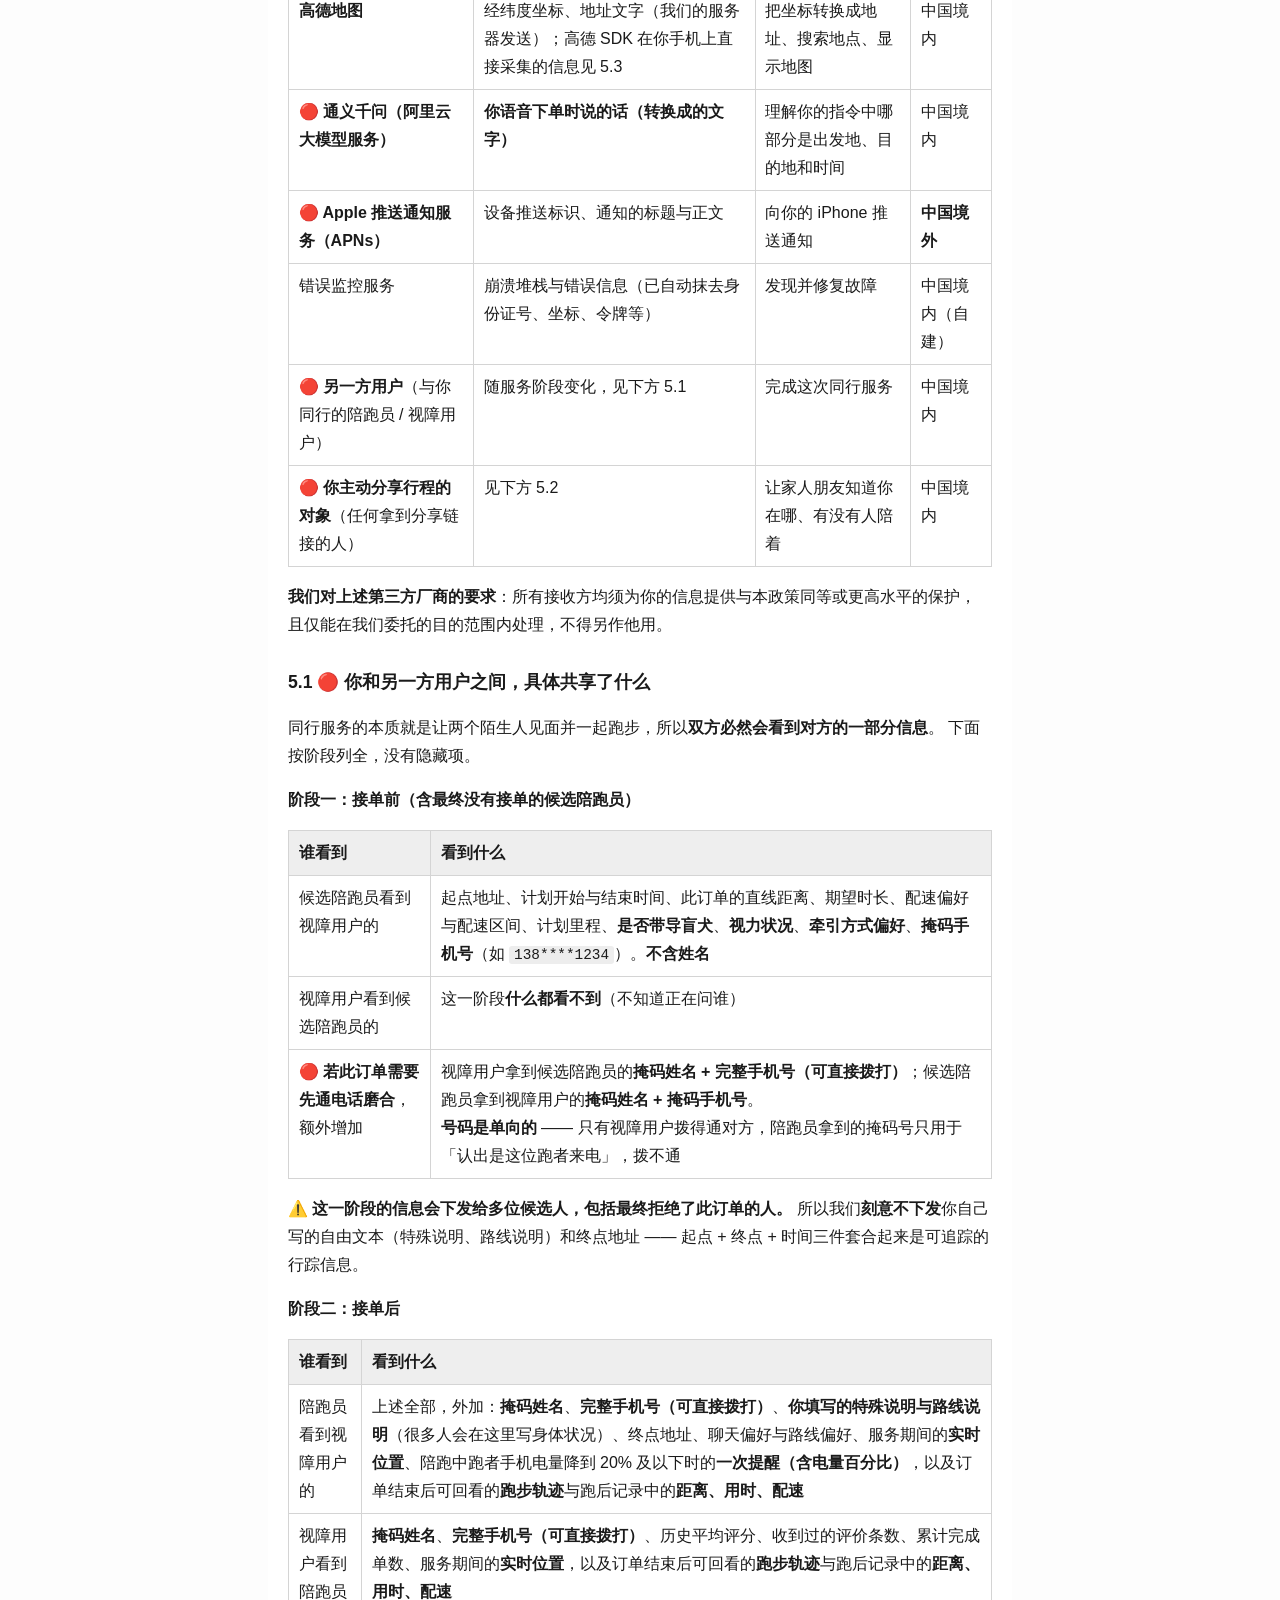
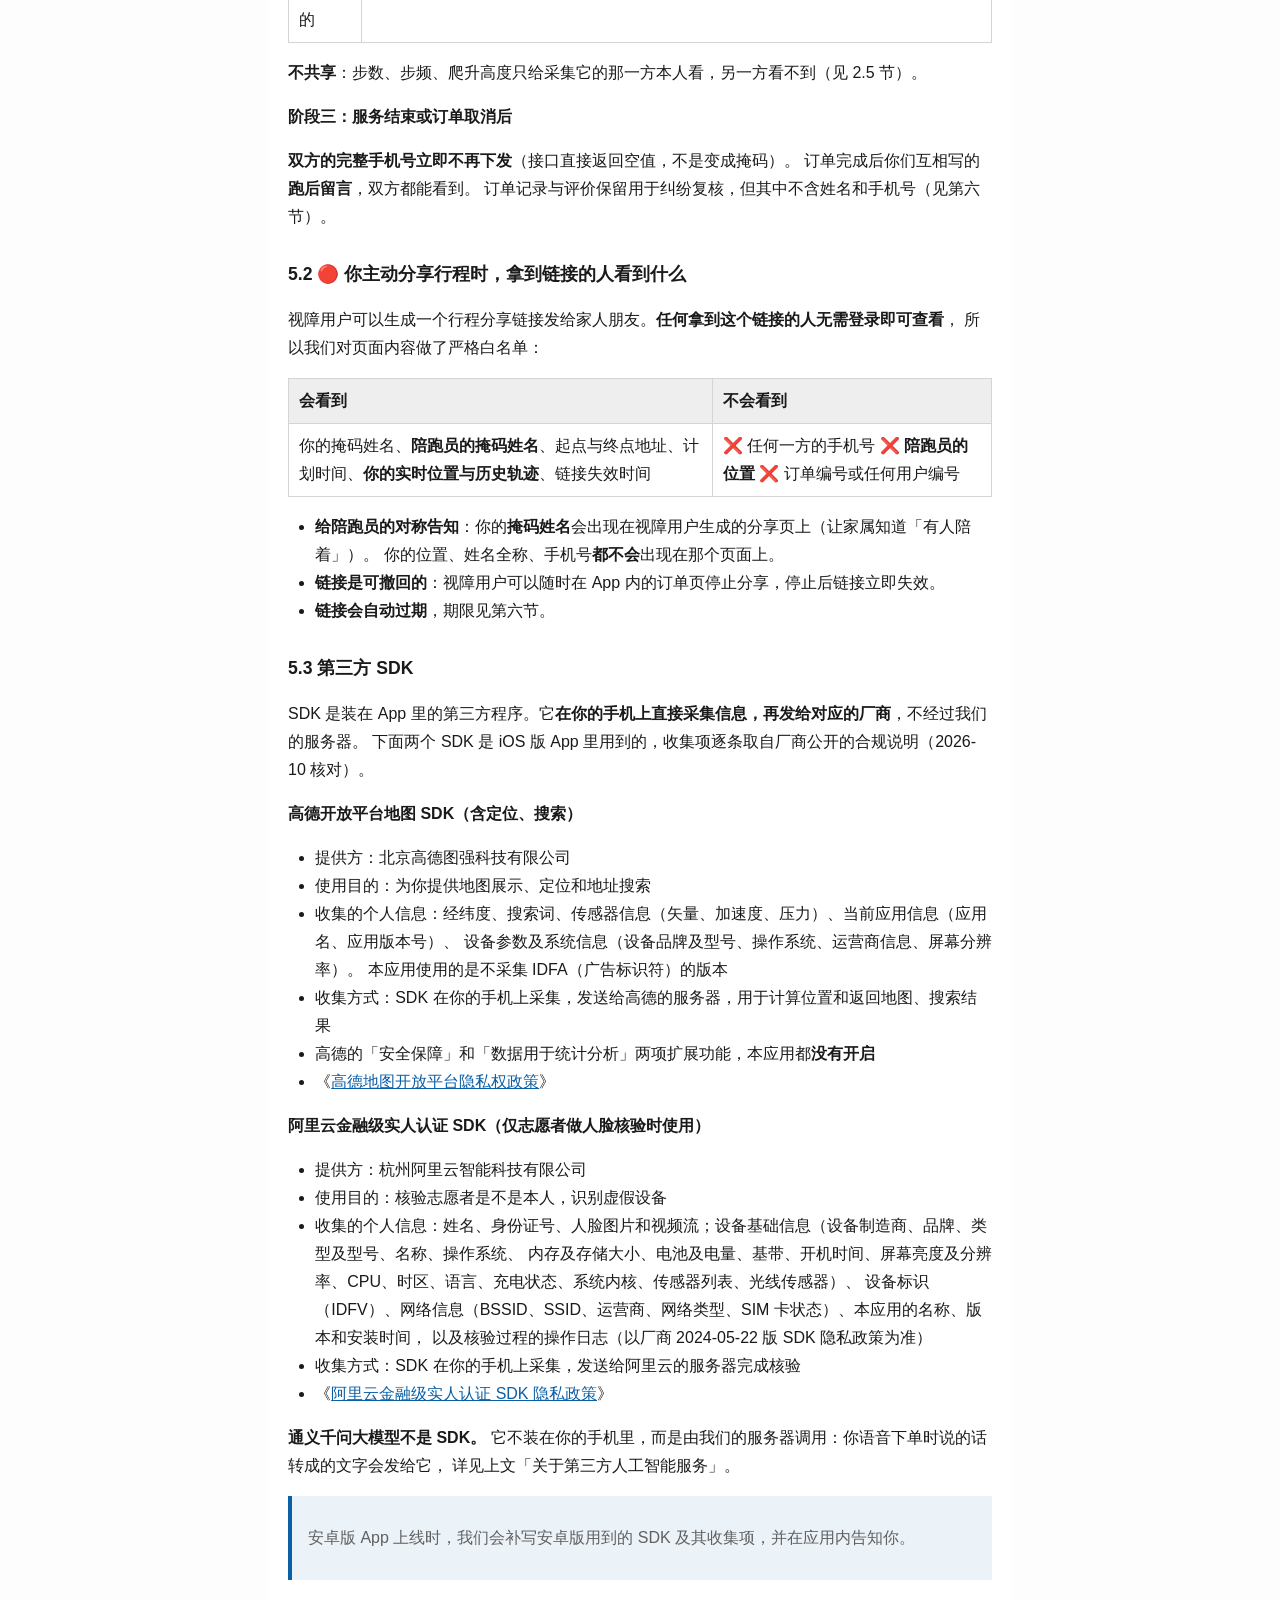
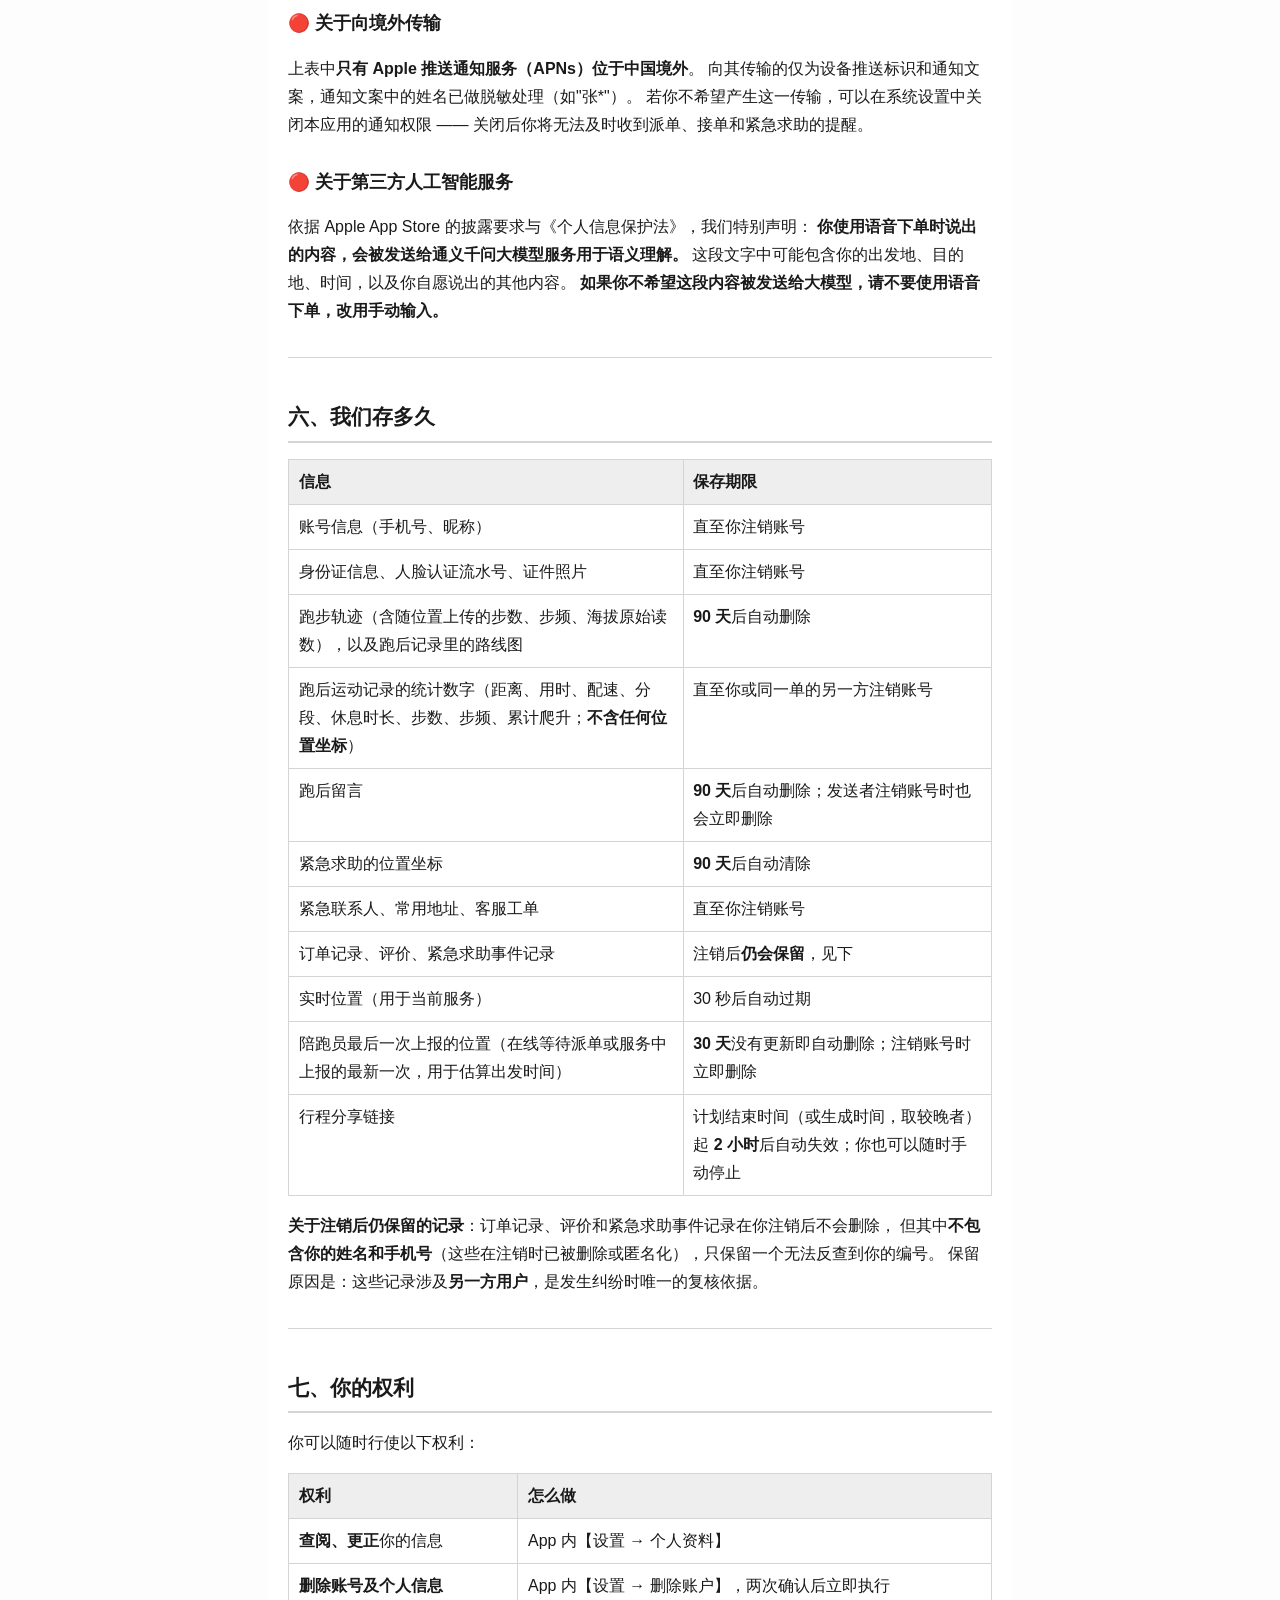
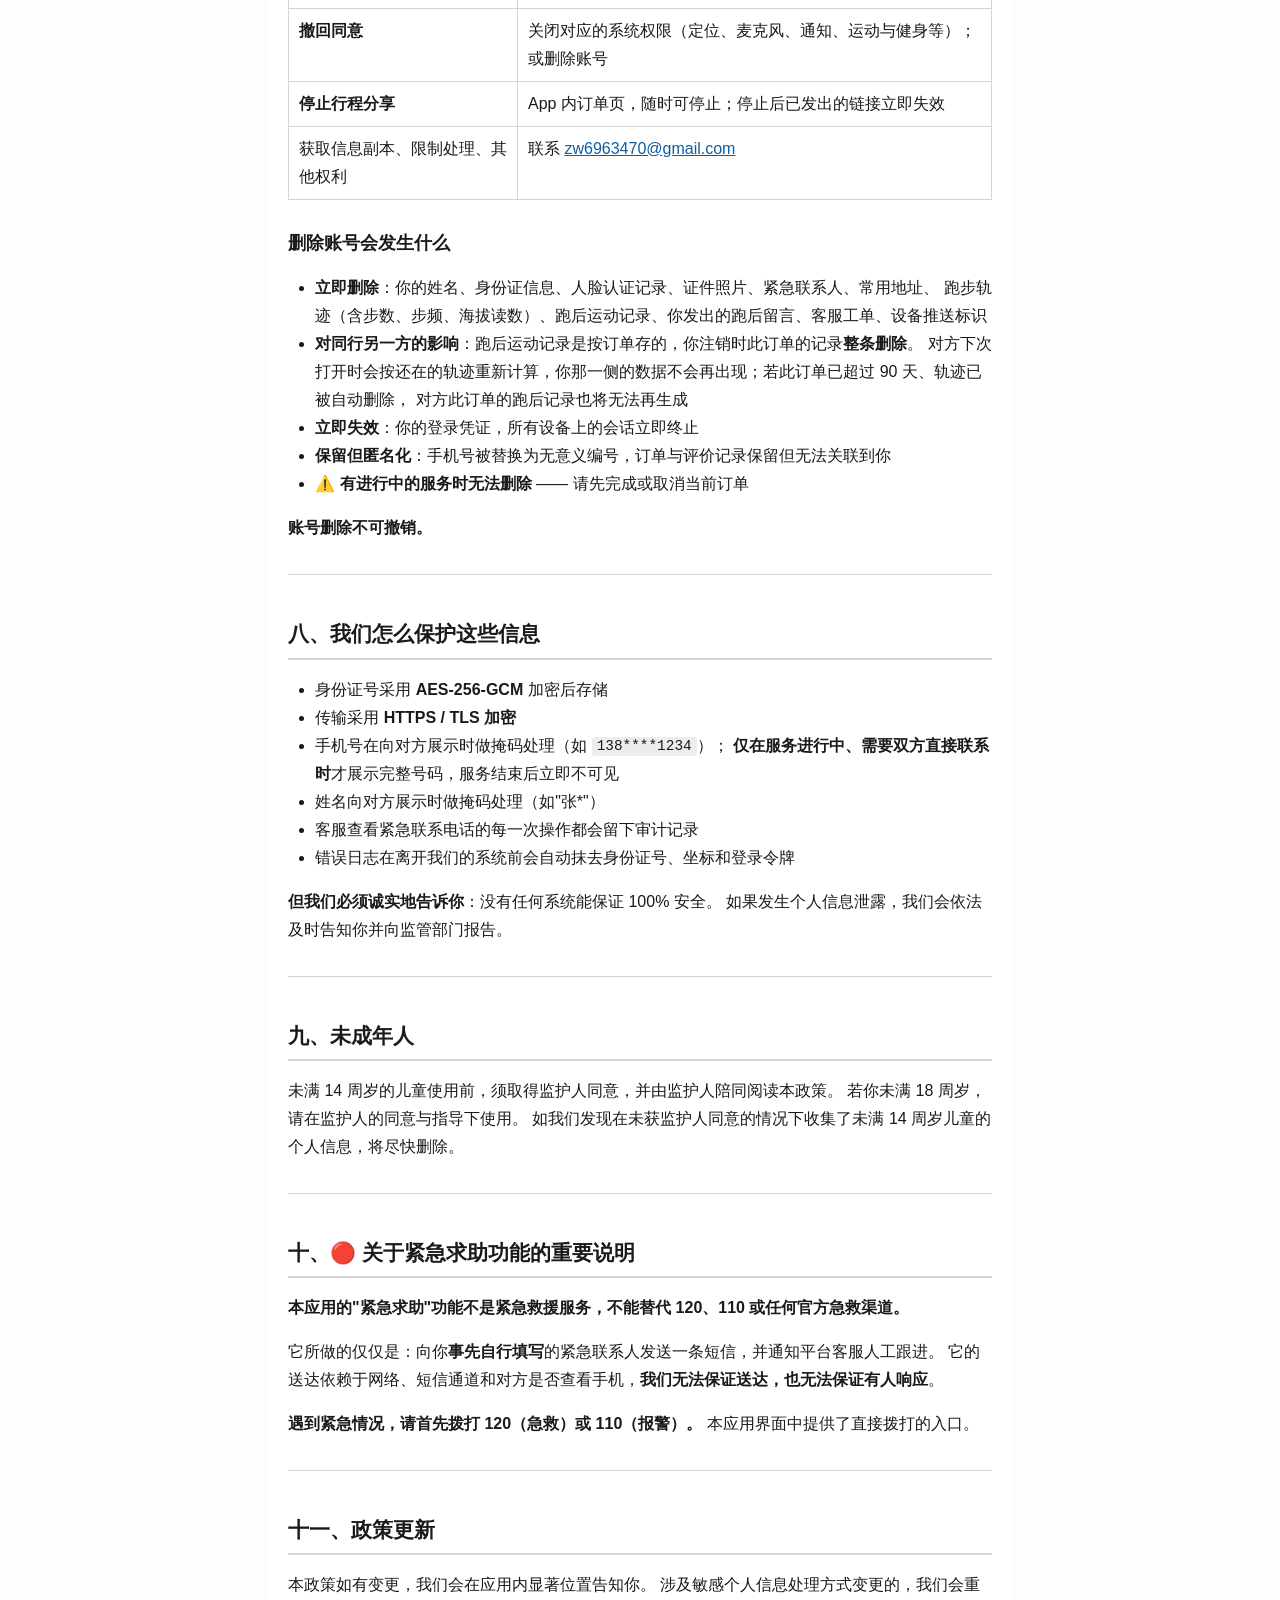
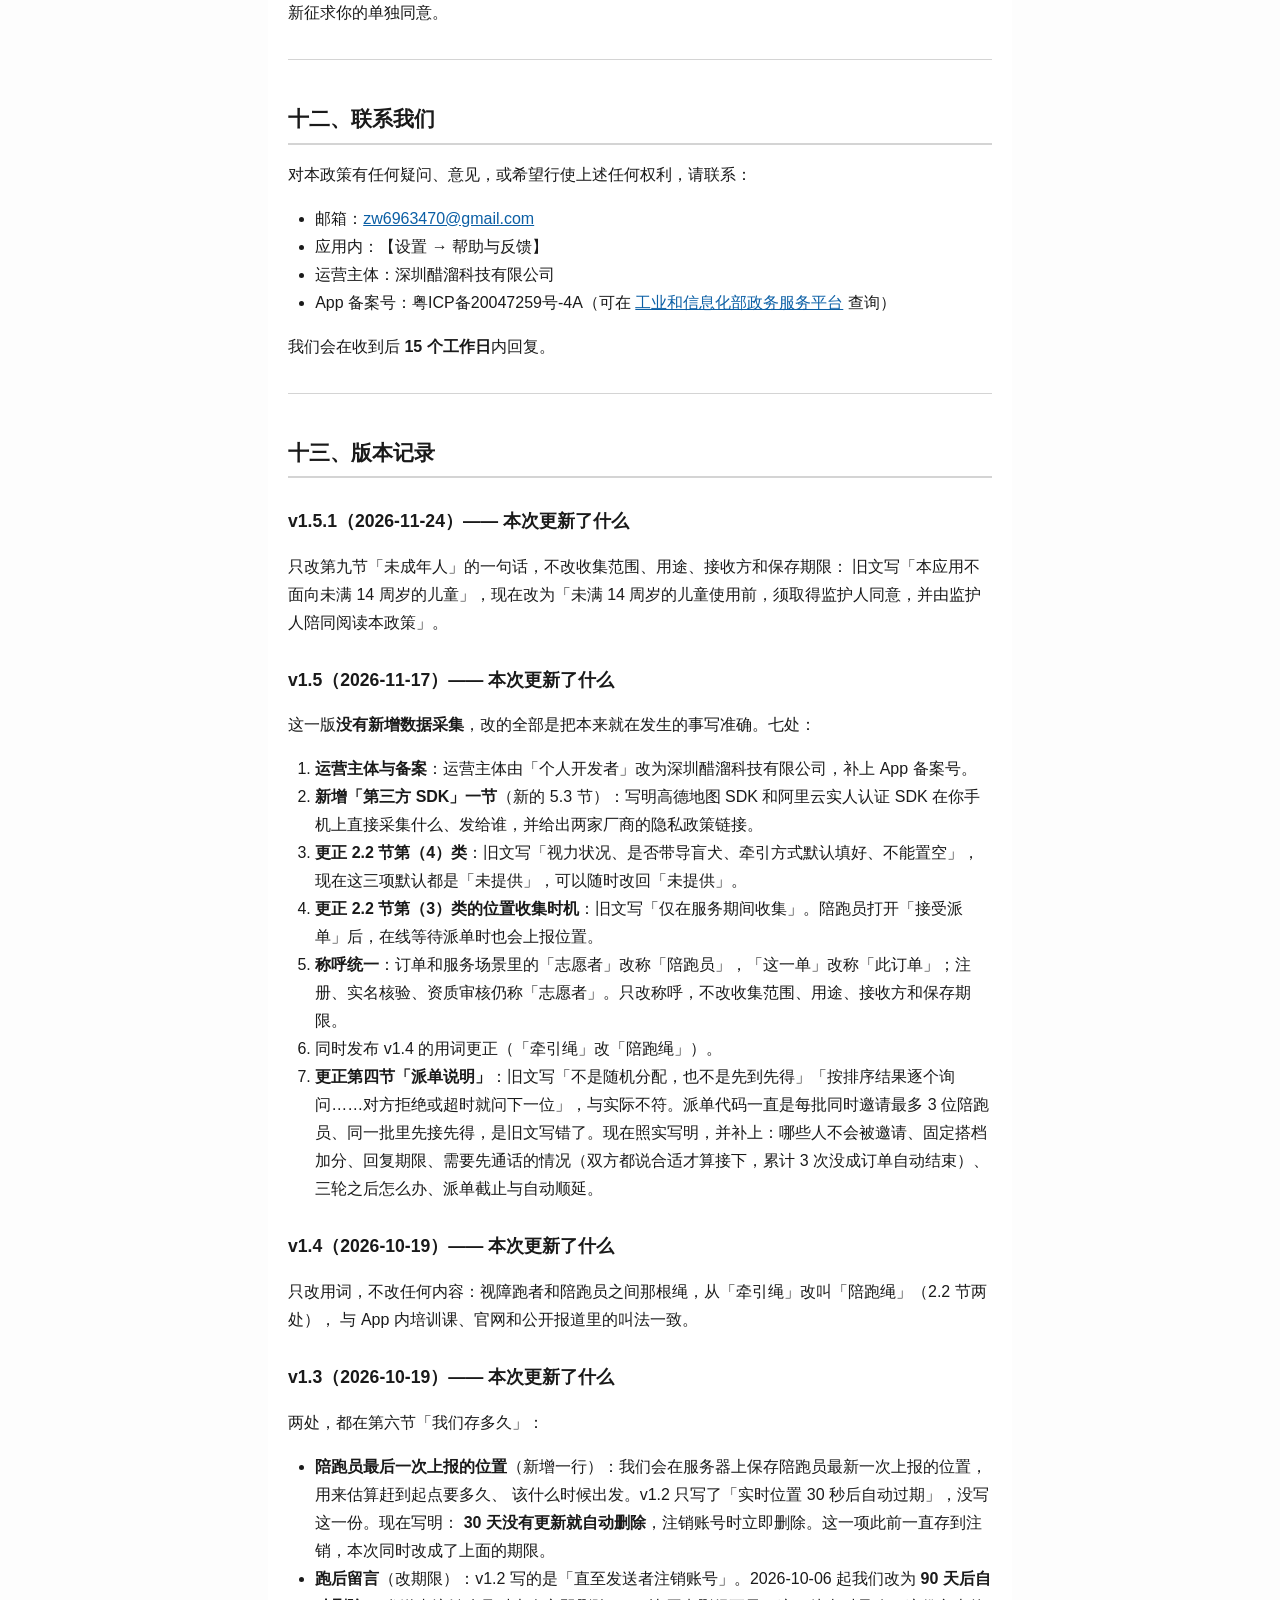
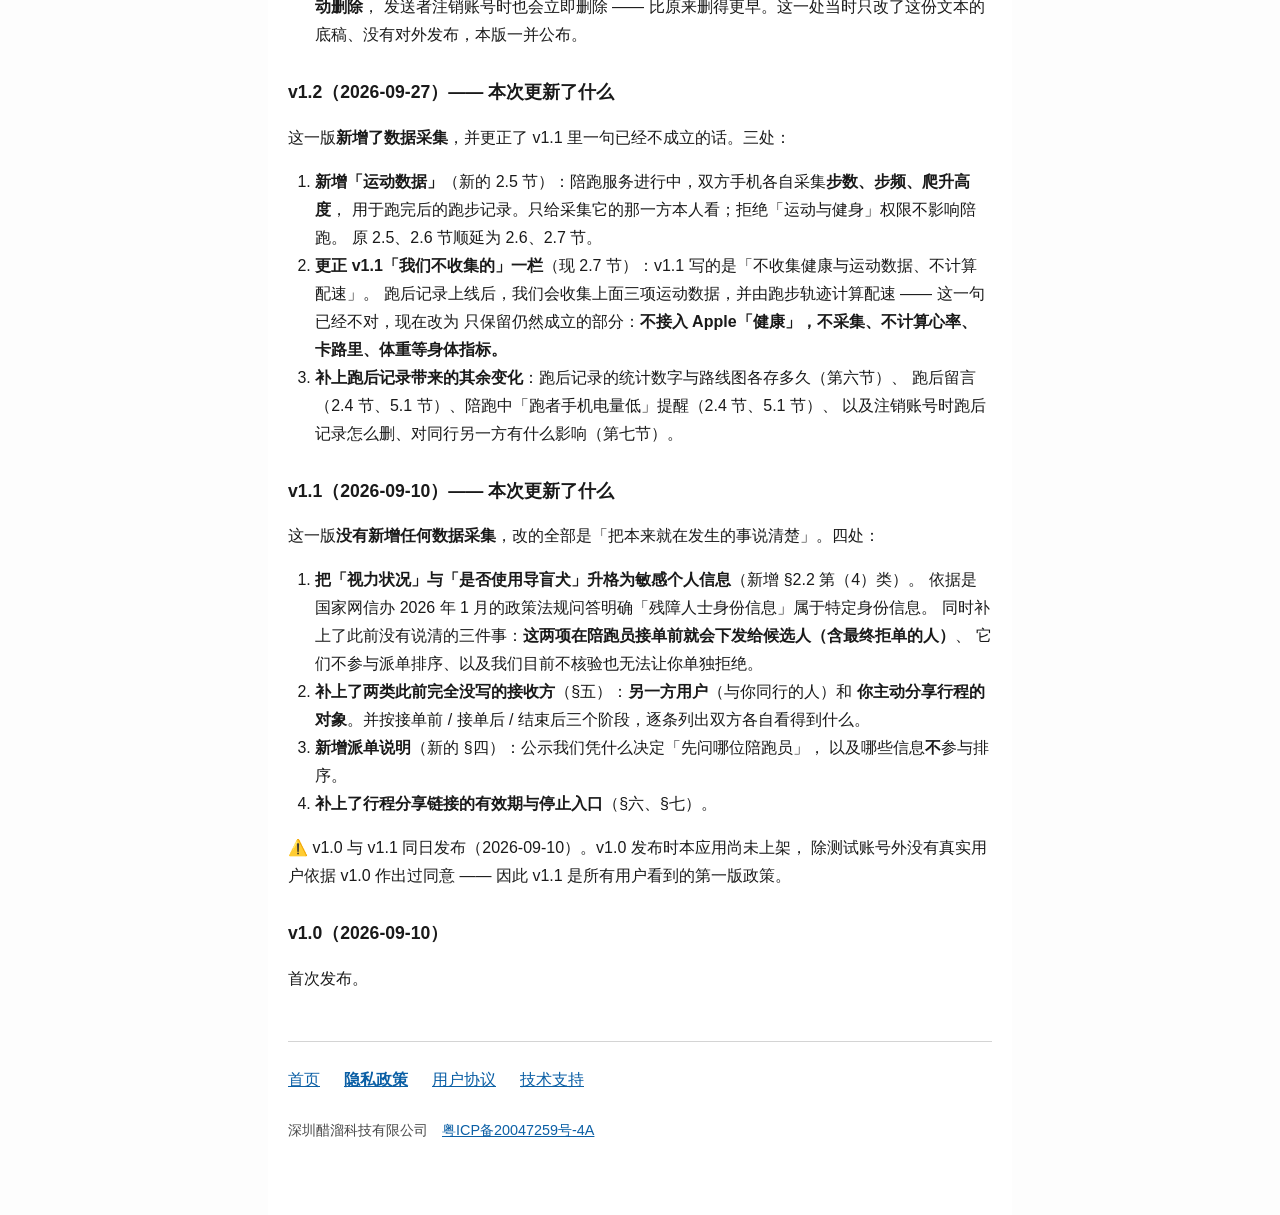
==== commit 8a1da66d: "docs: 隐私政策 v1.5.1，第九节去掉「不面向未满 14 周岁」这一最低年龄表述 App Store 年龄分级页要求：用户协议写了最低年龄的，分级必须与之一致。 负责人 2026-11-24 " ====
--- a/privacy-policy.html
+++ b/privacy-policy.html
@@ -208,8 +208,8 @@
 </head>
 <body>
 <h1 id="助盲跑隐私政策">助盲跑隐私政策</h1>
-<p><strong>版本</strong>：v1.5（2026-11-17 修订，本次改了什么见文末）
-<strong>生效日期</strong>：2026-11-17
+<p><strong>版本</strong>：v1.5.1（2026-11-24 修订，本次改了什么见文末）
+<strong>生效日期</strong>：2026-11-24
 <strong>运营主体</strong>：深圳醋溜科技有限公司 <strong>App
 备案号</strong>：粤ICP备20047259号-4A（助盲跑）
 <strong>联系方式</strong>：<a
@@ -827,8 +827,9 @@
 安全。 如果发生个人信息泄露，我们会依法及时告知你并向监管部门报告。</p>
 <hr />
 <h2 id="九未成年人">九、未成年人</h2>
-<p>本应用<strong>不面向未满 14 周岁的儿童</strong>。 若你未满 18
-周岁，请在监护人的同意与指导下使用。
+<p>未满 14
+周岁的儿童使用前，须取得监护人同意，并由监护人陪同阅读本政策。 若你未满
+18 周岁，请在监护人的同意与指导下使用。
 如我们发现在未获监护人同意的情况下收集了未满 14
 周岁儿童的个人信息，将尽快删除。</p>
 <hr />
@@ -859,6 +860,11 @@
 <p>我们会在收到后 <strong>15 个工作日</strong>内回复。</p>
 <hr />
 <h2 id="十三版本记录">十三、版本记录</h2>
+<h3 id="v1512026-11-24-本次更新了什么">v1.5.1（2026-11-24）——
+本次更新了什么</h3>
+<p>只改第九节「未成年人」的一句话，不改收集范围、用途、接收方和保存期限：
+旧文写「本应用不面向未满 14 周岁的儿童」，现在改为「未满 14
+周岁的儿童使用前，须取得监护人同意，并由监护人陪同阅读本政策」。</p>
 <h3 id="v152026-11-17-本次更新了什么">v1.5（2026-11-17）——
 本次更新了什么</h3>
 <p>这一版<strong>没有新增数据采集</strong>，改的全部是把本来就在发生的事写准确。七处：</p>
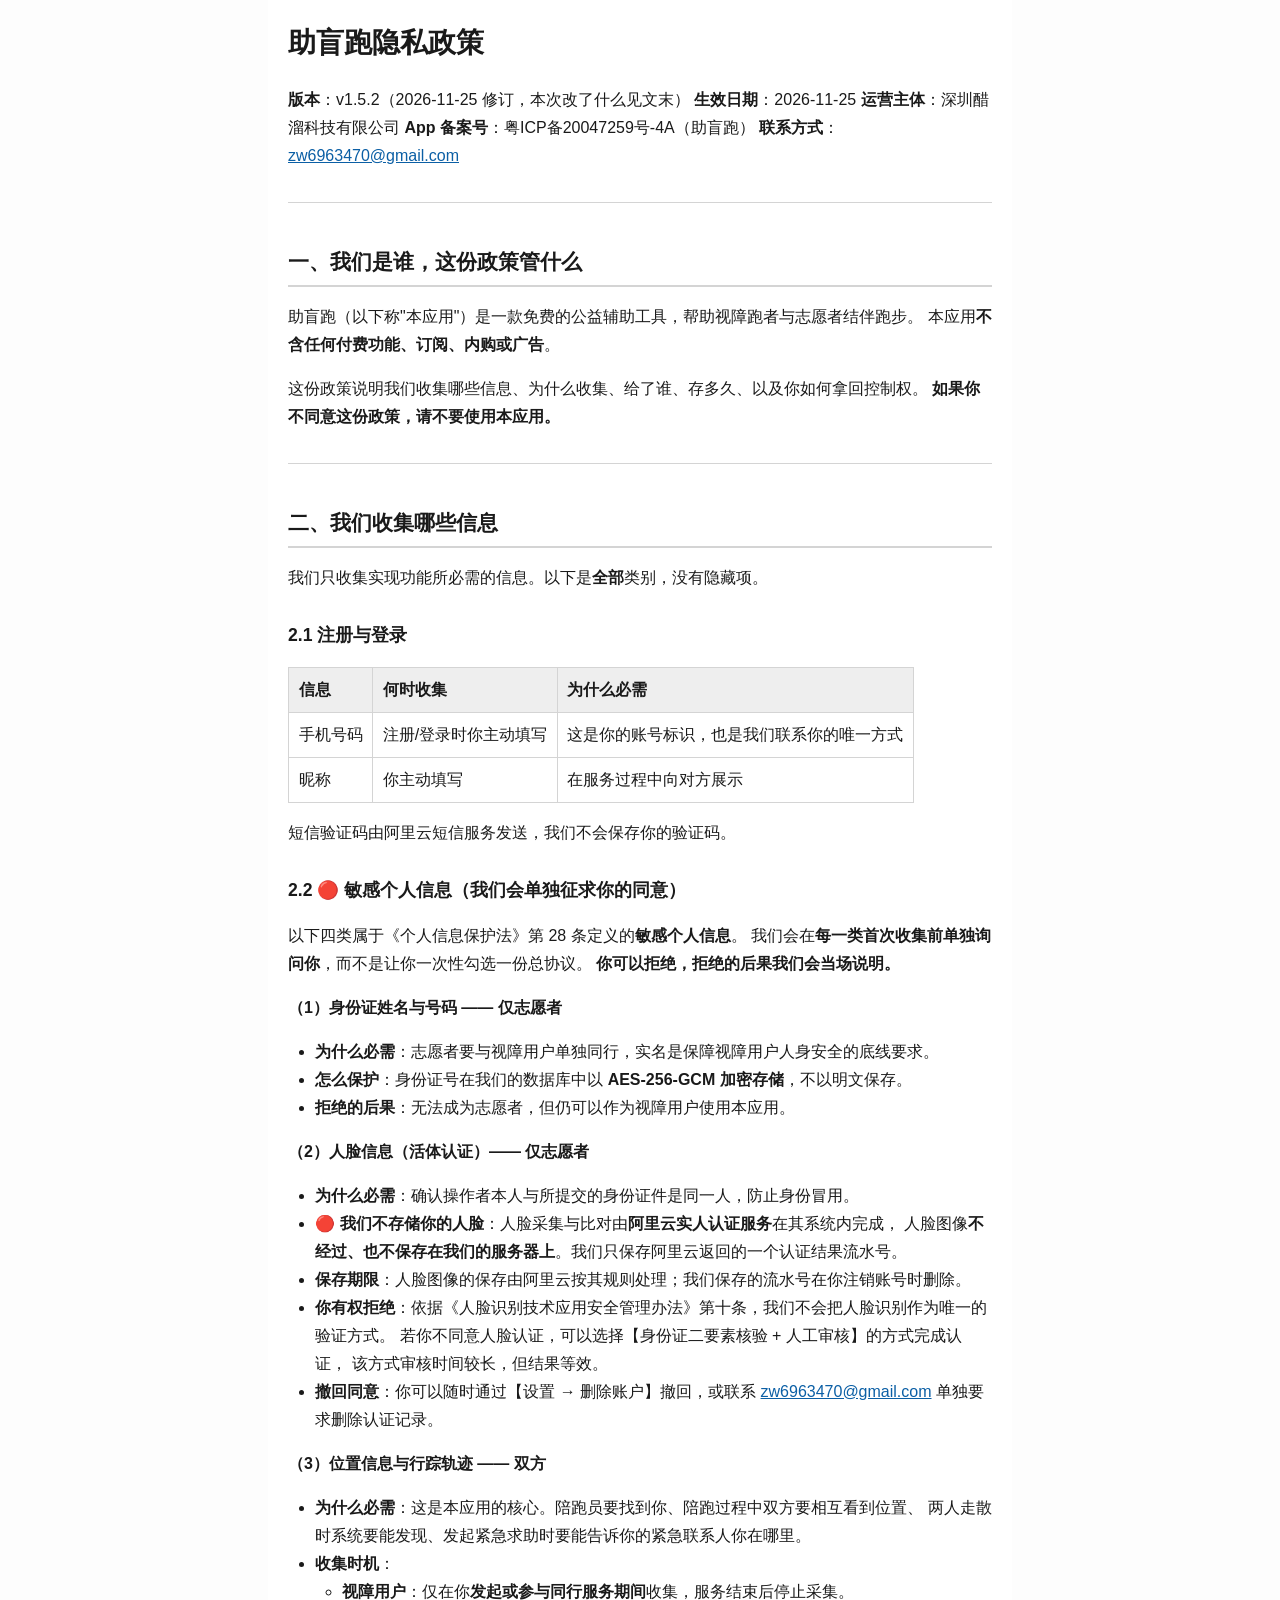
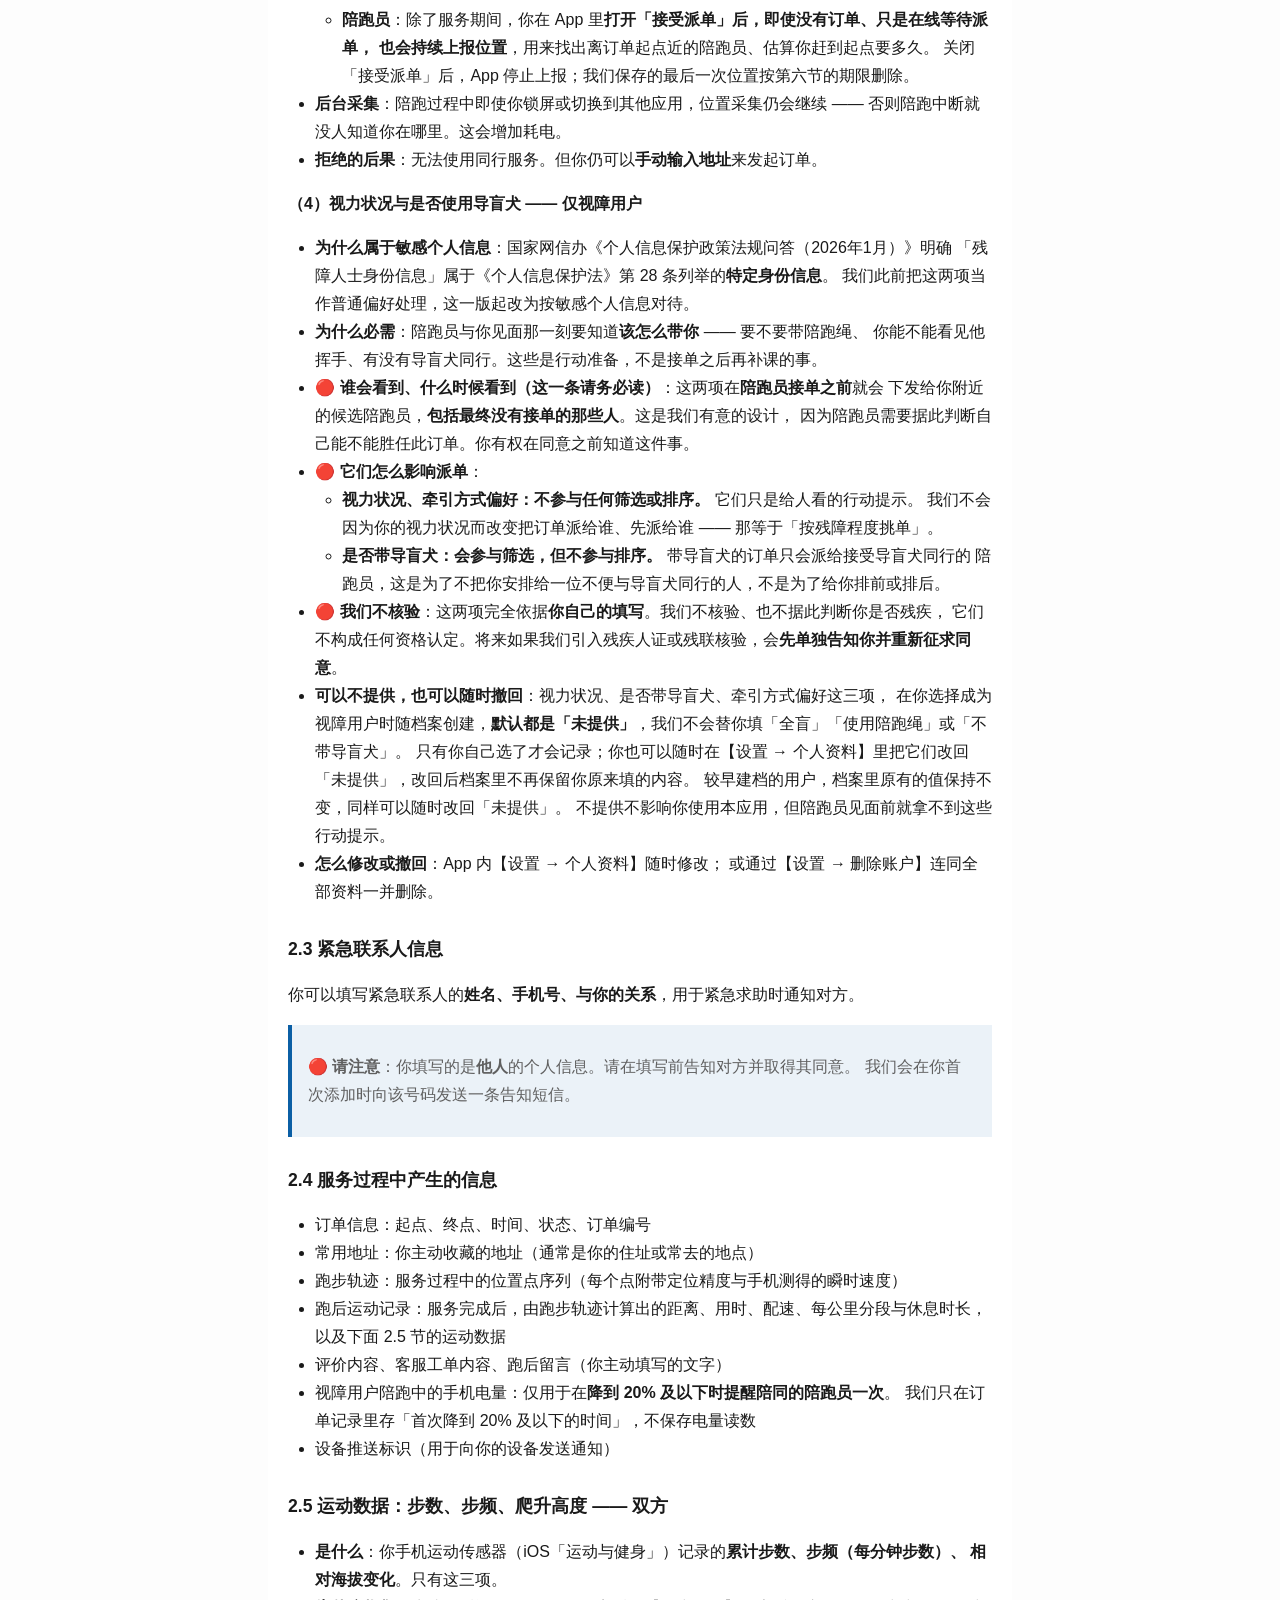
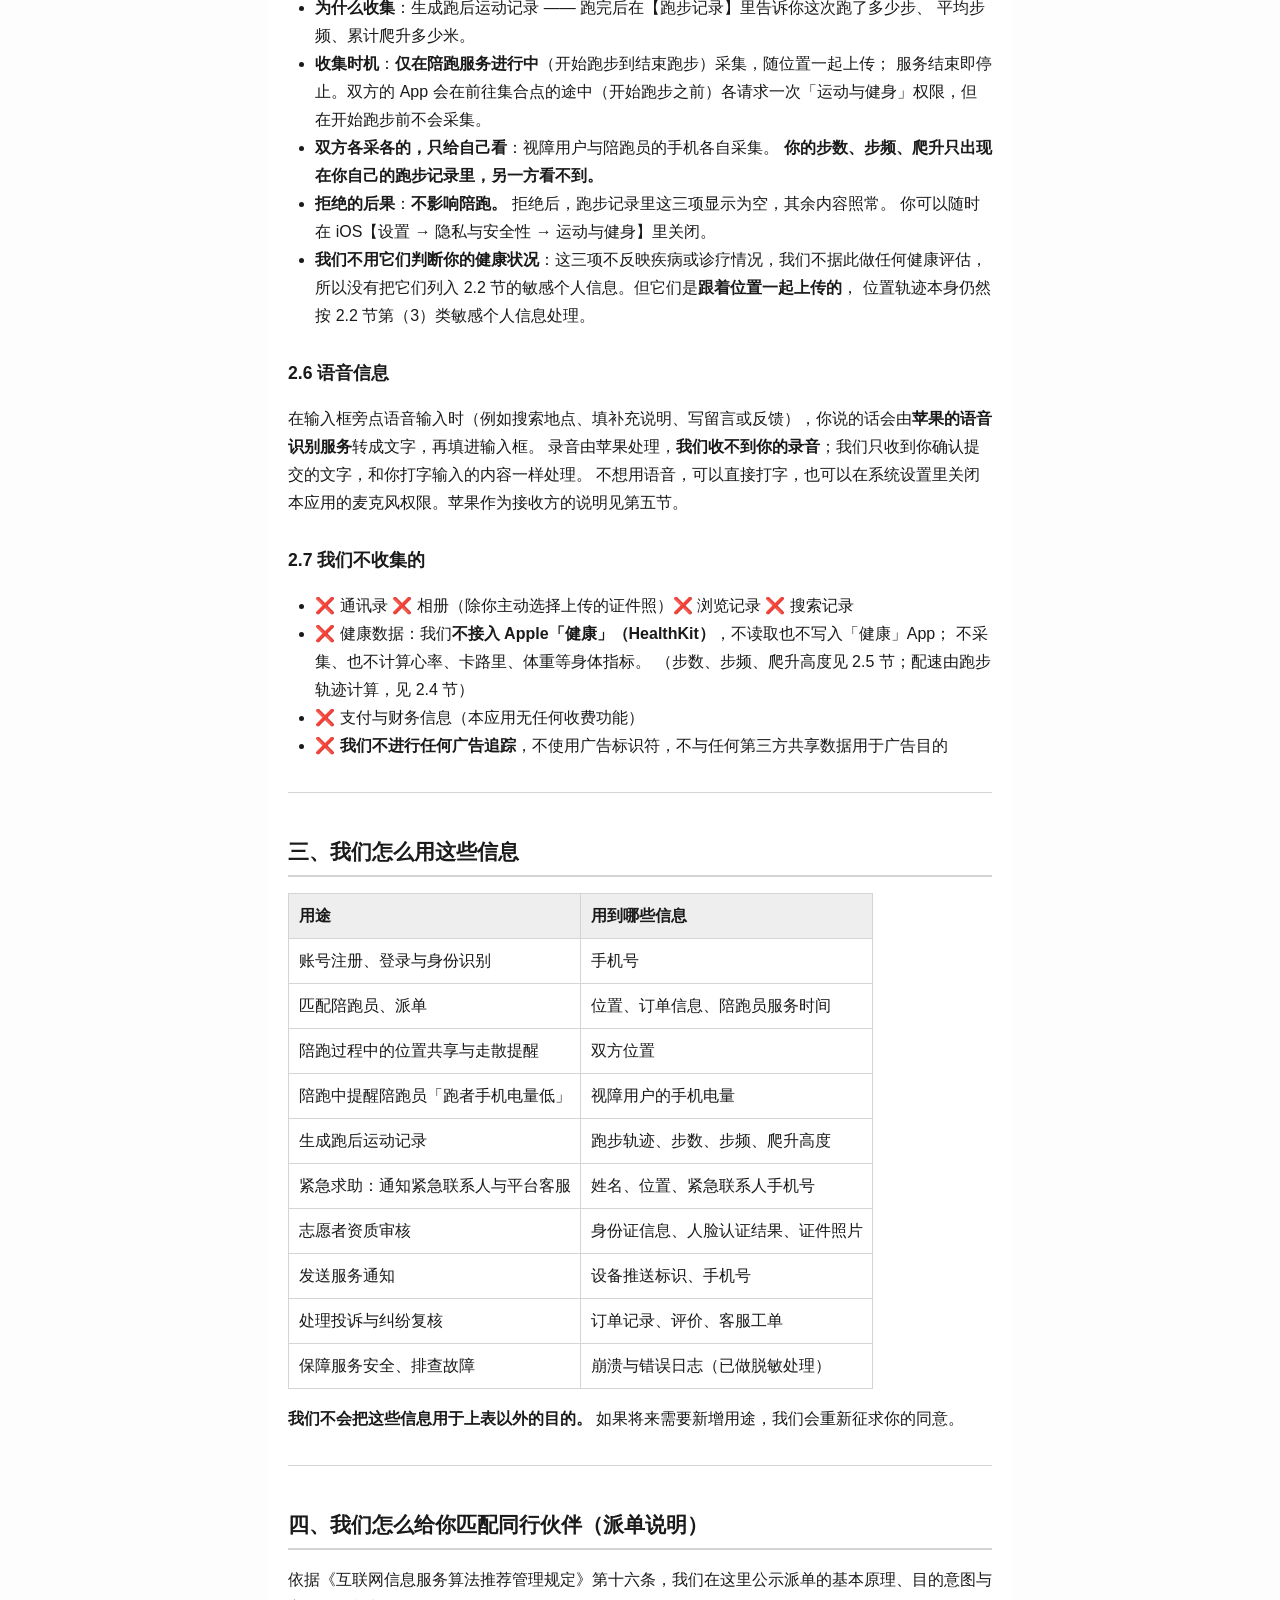
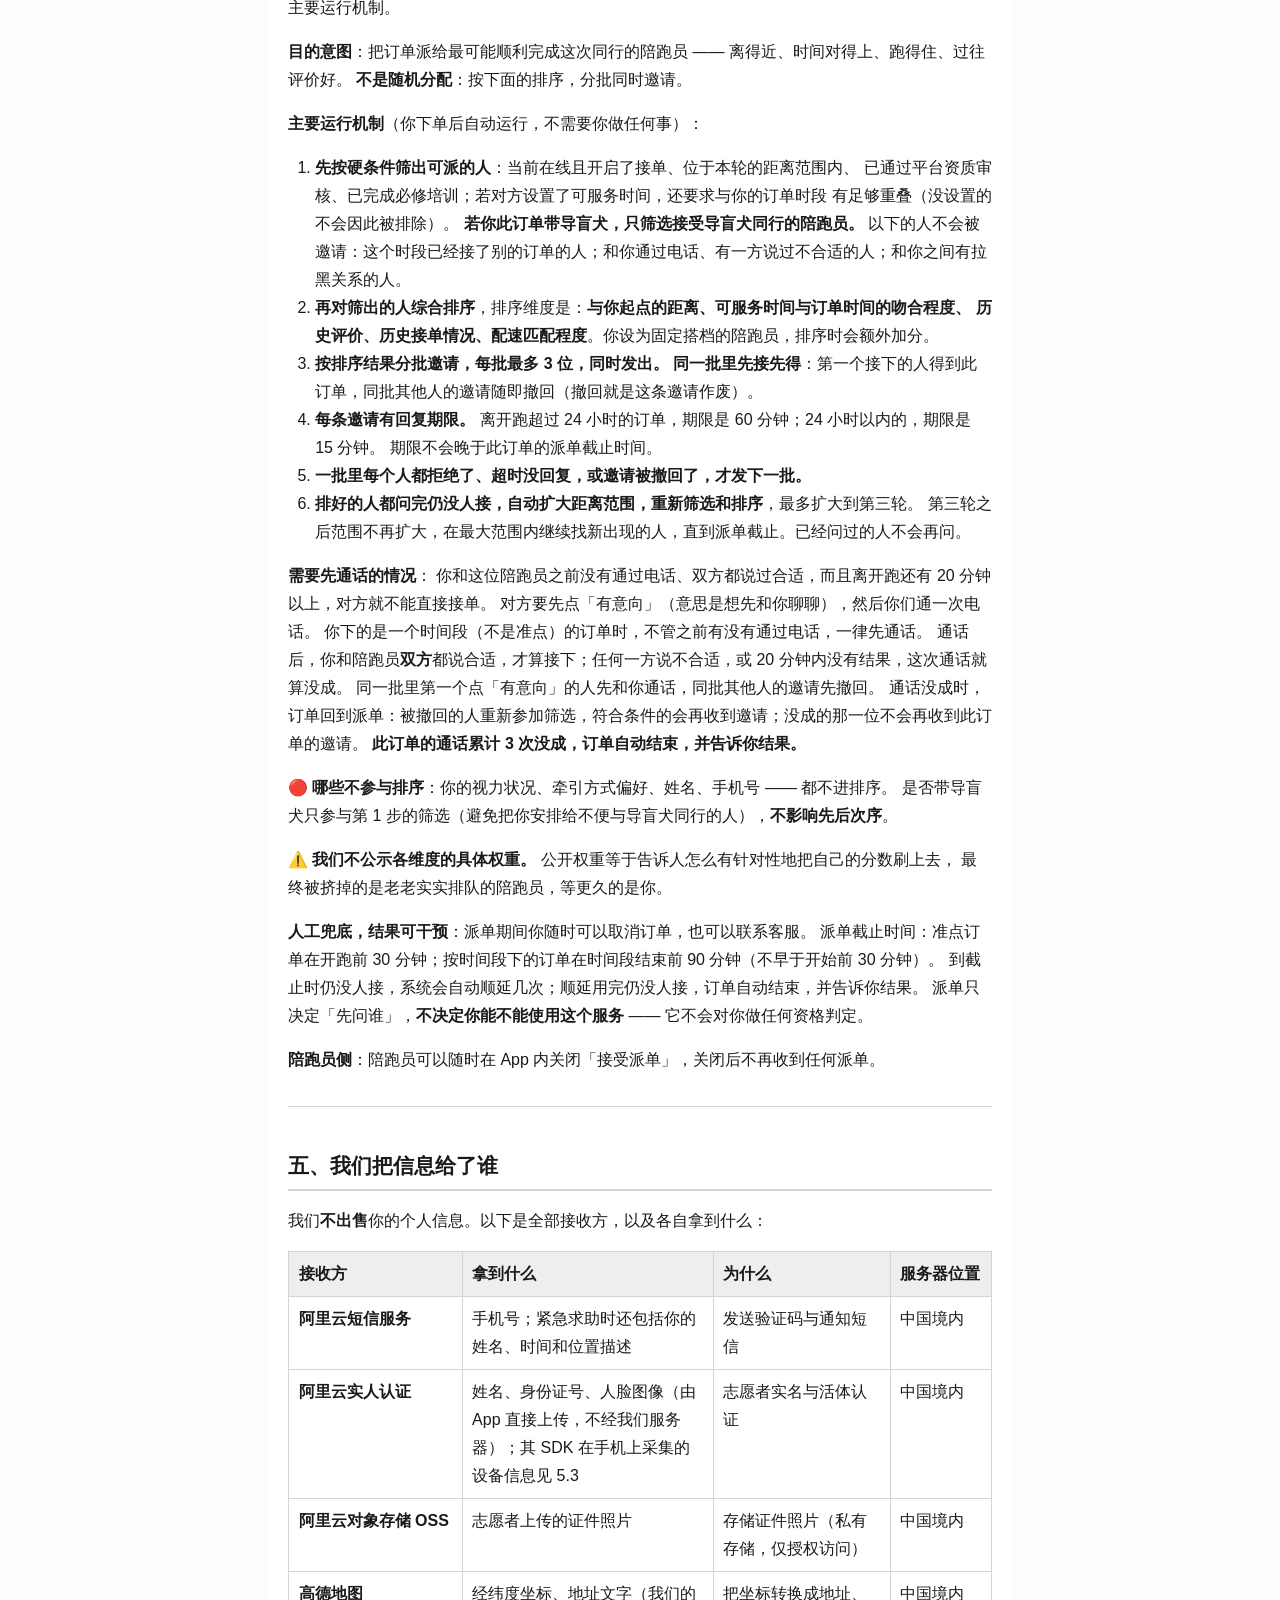
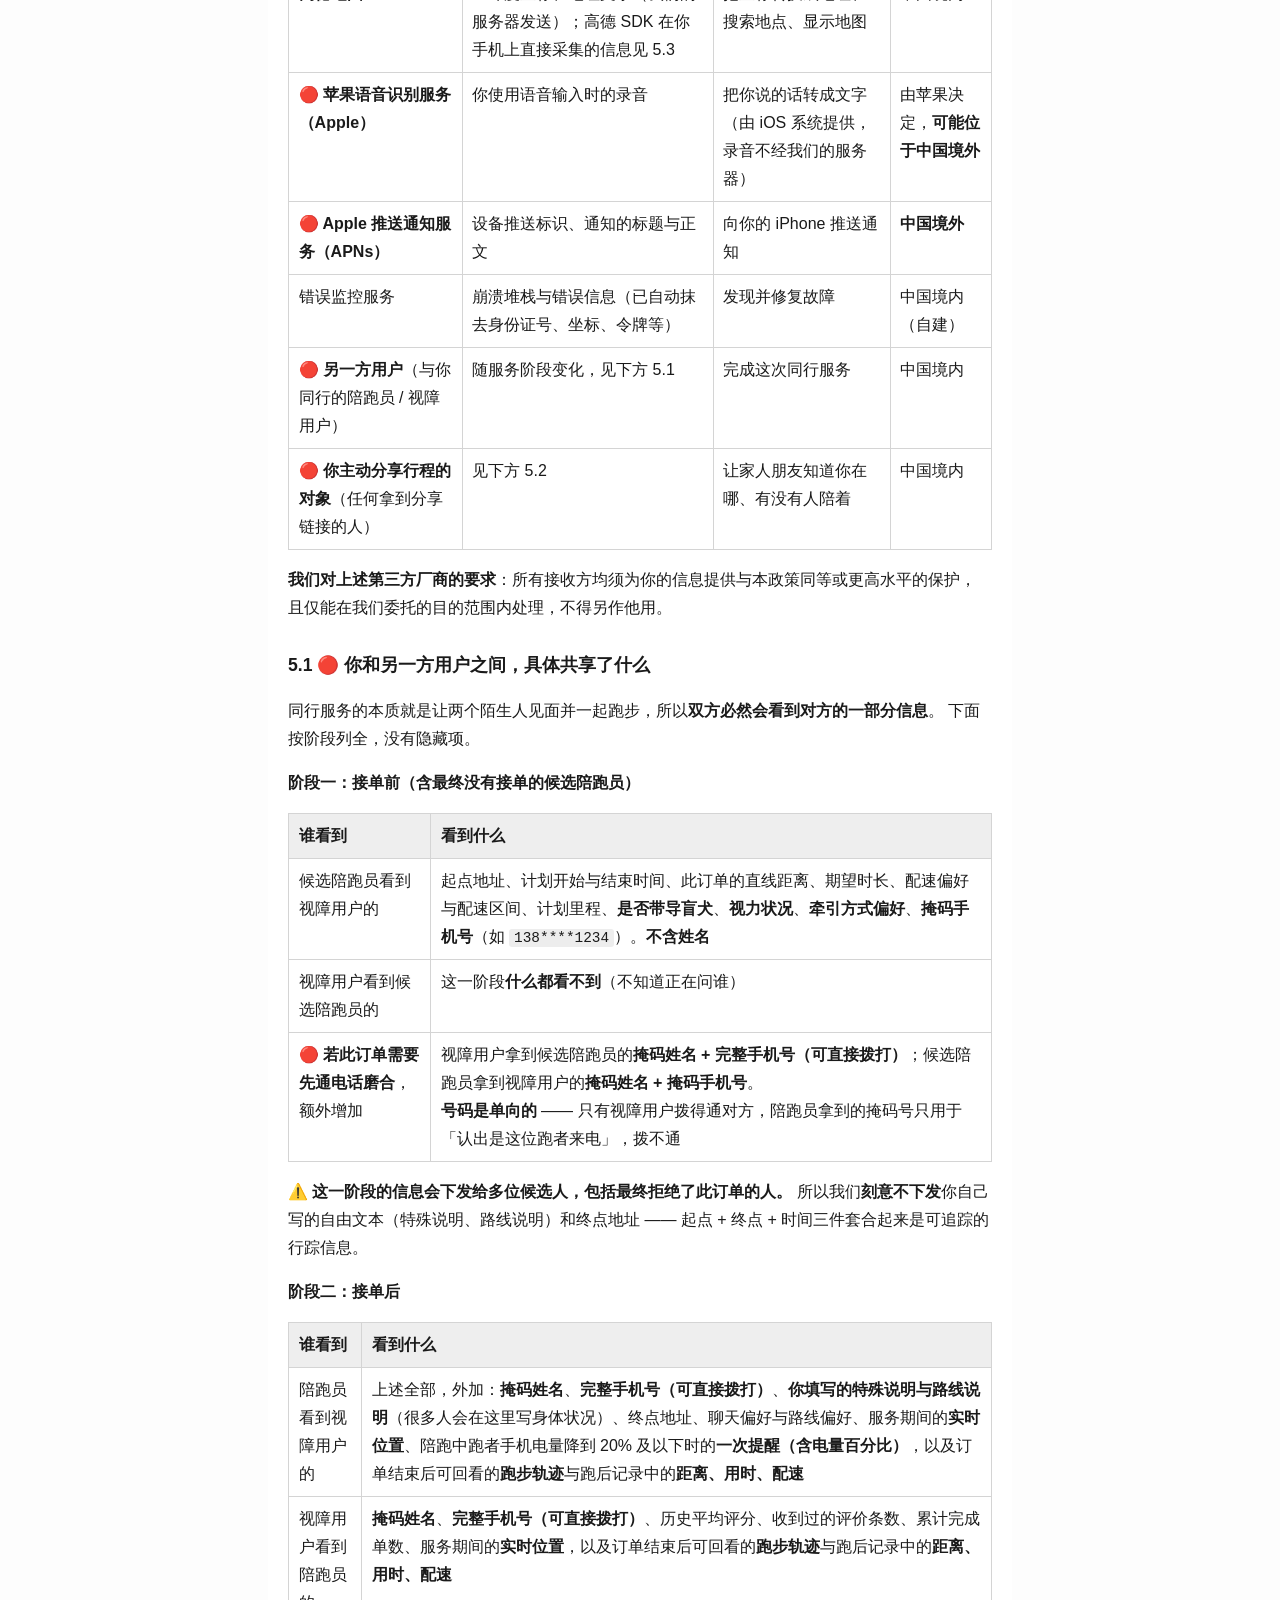
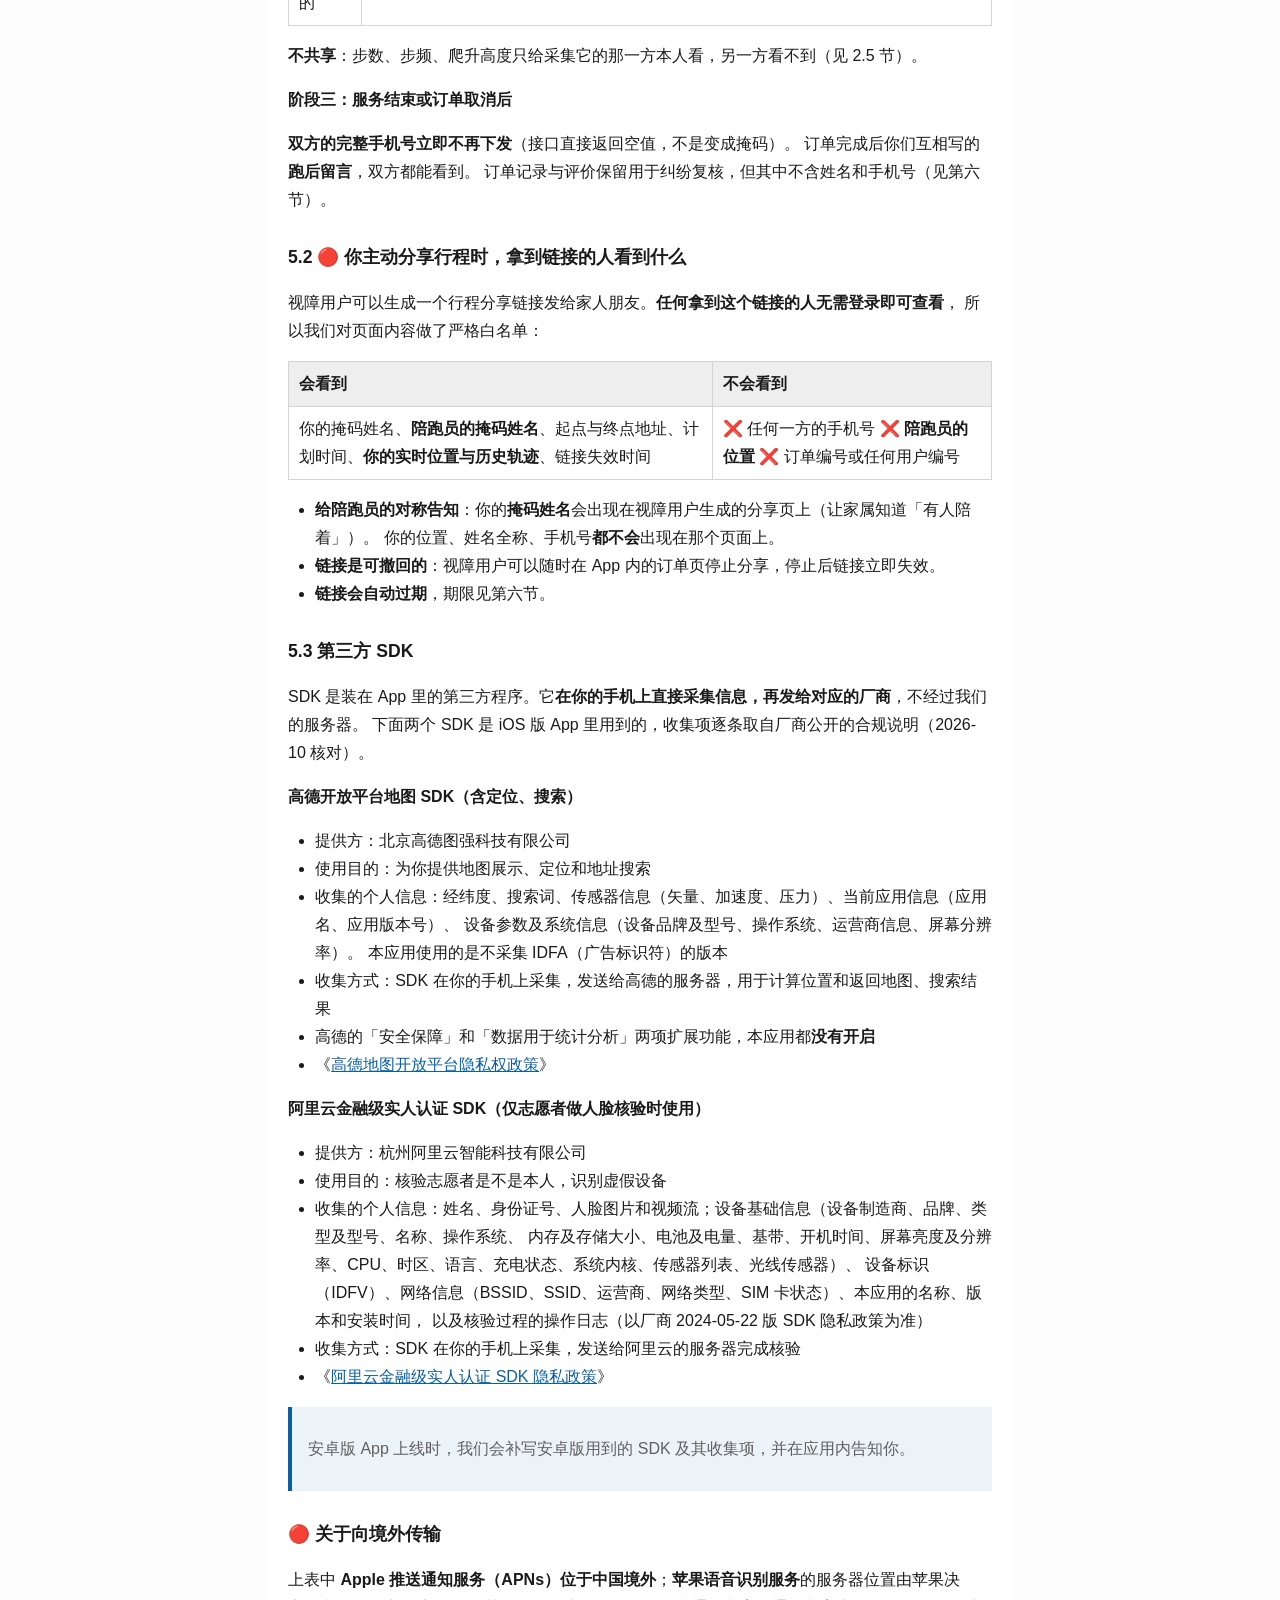
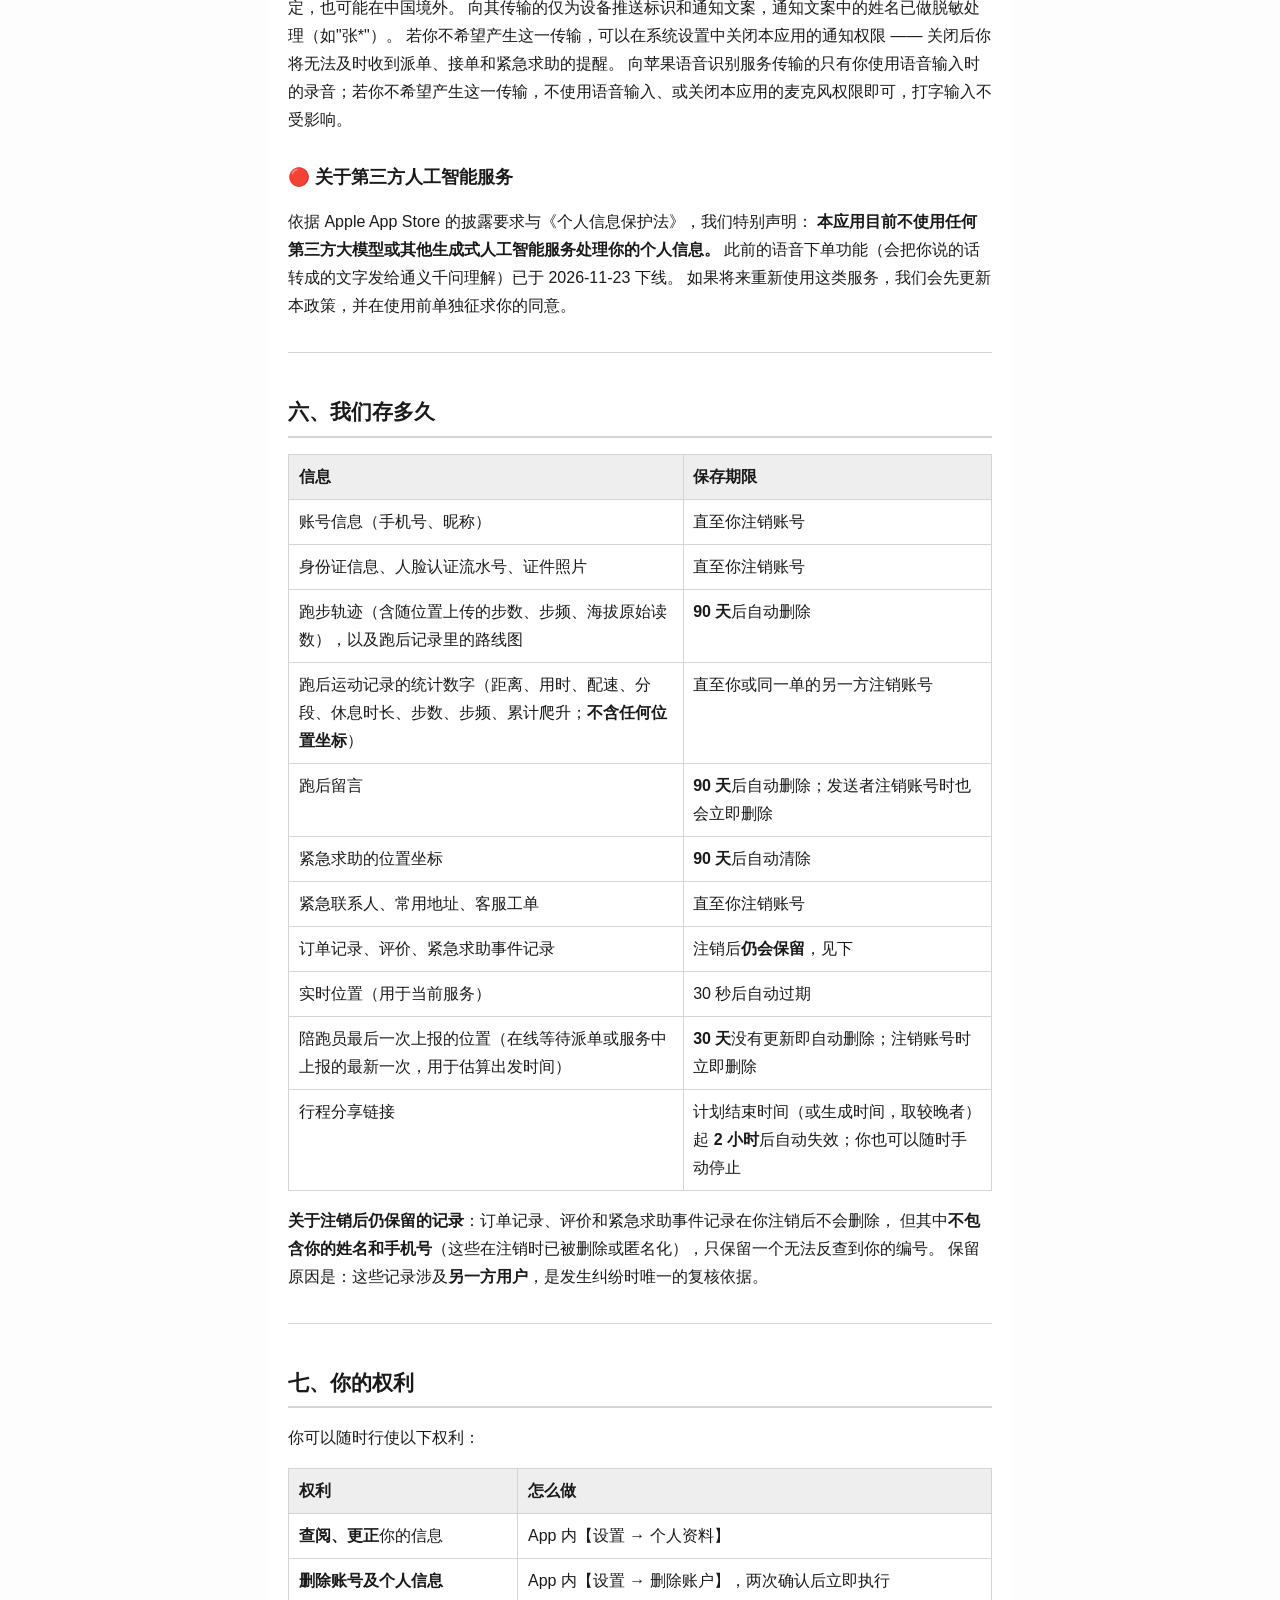
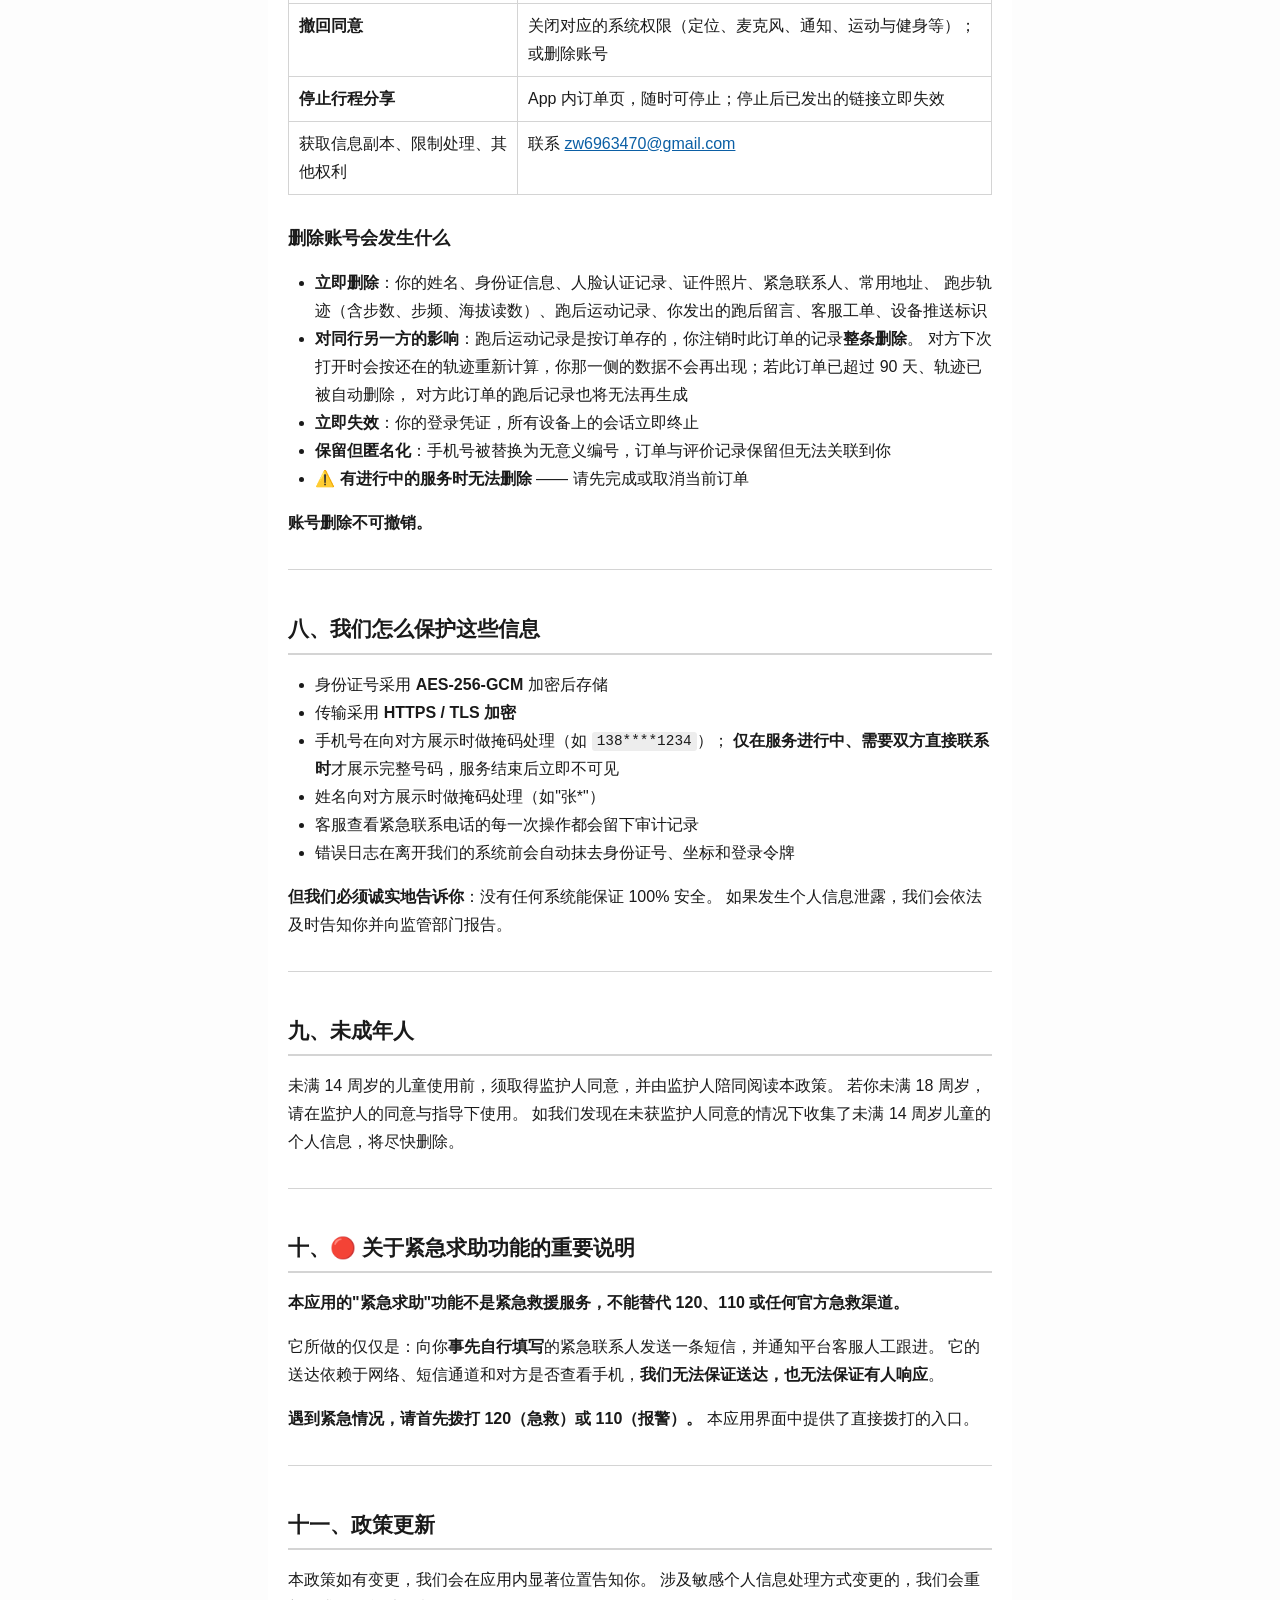
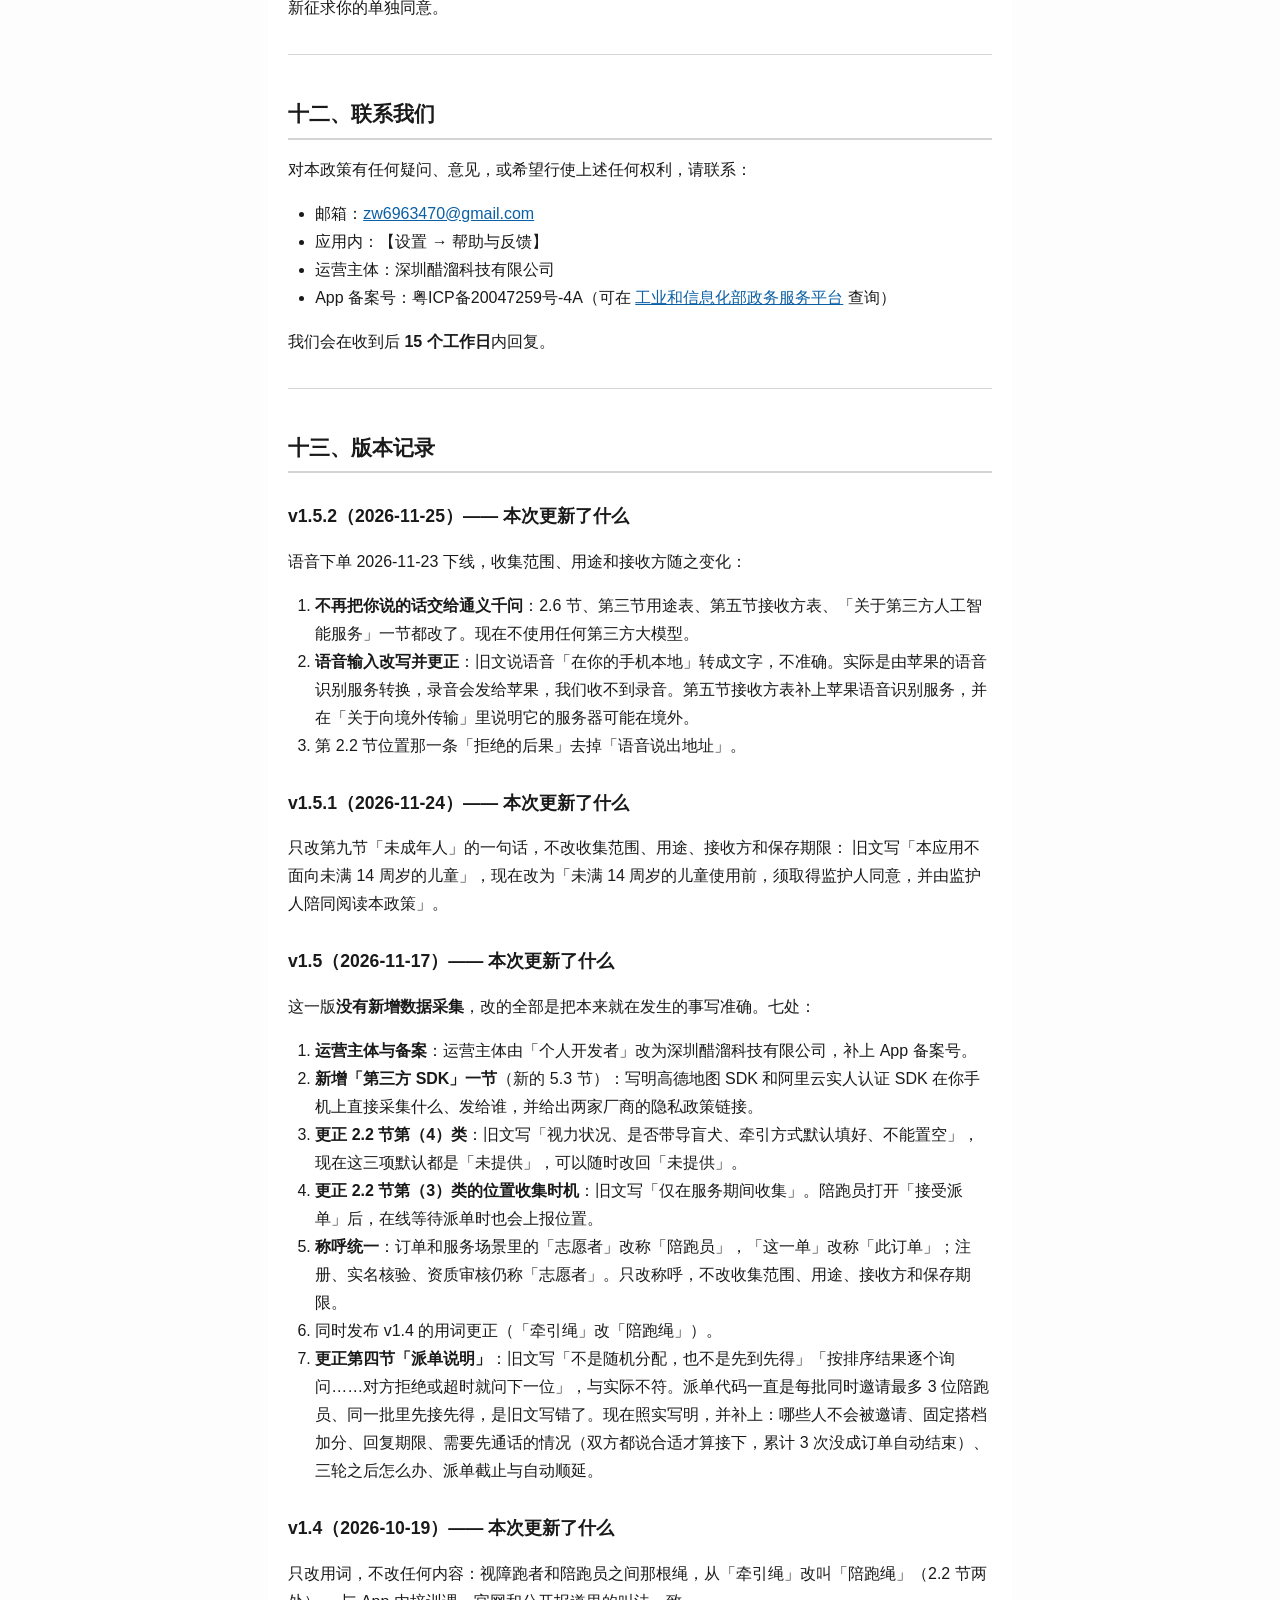
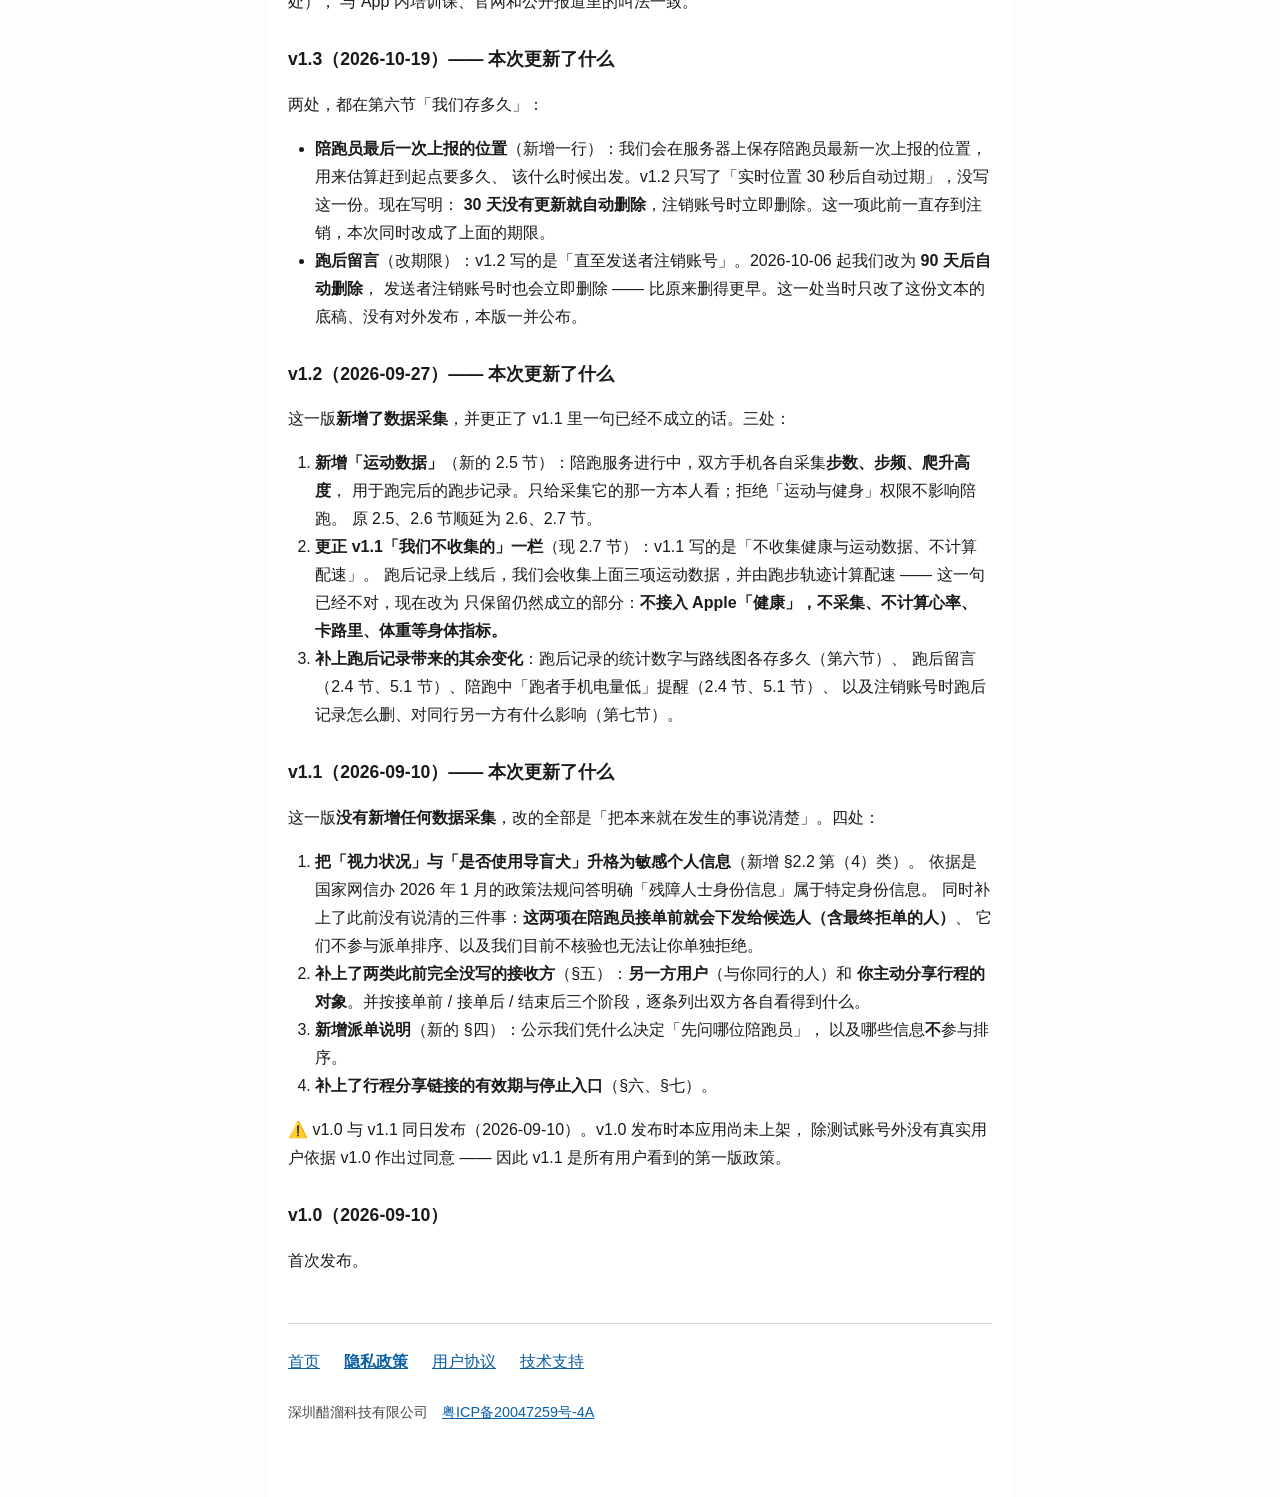
==== commit 7466004f: "docs: privacy policy v1.5.2 drops Tongyi Qwen; dictation goes through Apple speech recognition" ====
--- a/privacy-policy.html
+++ b/privacy-policy.html
@@ -208,8 +208,8 @@
 </head>
 <body>
 <h1 id="助盲跑隐私政策">助盲跑隐私政策</h1>
-<p><strong>版本</strong>：v1.5.1（2026-11-24 修订，本次改了什么见文末）
-<strong>生效日期</strong>：2026-11-24
+<p><strong>版本</strong>：v1.5.2（2026-11-25 修订，本次改了什么见文末）
+<strong>生效日期</strong>：2026-11-25
 <strong>运营主体</strong>：深圳醋溜科技有限公司 <strong>App
 备案号</strong>：粤ICP备20047259号-4A（助盲跑）
 <strong>联系方式</strong>：<a
@@ -289,7 +289,7 @@
 </ul></li>
 <li><strong>后台采集</strong>：陪跑过程中即使你锁屏或切换到其他应用，位置采集仍会继续
 —— 否则陪跑中断就没人知道你在哪里。这会增加耗电。</li>
-<li><strong>拒绝的后果</strong>：无法使用同行服务。但你仍可以<strong>手动输入或语音说出地址</strong>来发起订单。</li>
+<li><strong>拒绝的后果</strong>：无法使用同行服务。但你仍可以<strong>手动输入地址</strong>来发起订单。</li>
 </ul>
 <p><strong>（4）视力状况与是否使用导盲犬 —— 仅视障用户</strong></p>
 <ul>
@@ -368,9 +368,9 @@
 位置轨迹本身仍然按 2.2 节第（3）类敏感个人信息处理。</li>
 </ul>
 <h3 id="26-语音信息">2.6 语音信息</h3>
-<p>当你使用语音下单时，你的语音<strong>在你的手机本地</strong>被转换为文字。
-<strong>我们不上传你的原始录音</strong>，但<strong>转换后的文字会发送给通义千问（阿里云）用于理解你的指令</strong>
-—— 详见第五节。</p>
+<p>在输入框旁点语音输入时（例如搜索地点、填补充说明、写留言或反馈），你说的话会由<strong>苹果的语音识别服务</strong>转成文字，再填进输入框。
+录音由苹果处理，<strong>我们收不到你的录音</strong>；我们只收到你确认提交的文字，和你打字输入的内容一样处理。
+不想用语音，可以直接打字，也可以在系统设置里关闭本应用的麦克风权限。苹果作为接收方的说明见第五节。</p>
 <h3 id="27-我们不收集的">2.7 我们<strong>不</strong>收集的</h3>
 <ul>
 <li>❌ 通讯录 ❌ 相册（除你主动选择上传的证件照）❌ 浏览记录 ❌
@@ -420,10 +420,6 @@
 <tr>
 <td>志愿者资质审核</td>
 <td>身份证信息、人脸认证结果、证件照片</td>
-</tr>
-<tr>
-<td>理解你的语音指令</td>
-<td>语音转换后的文字</td>
 </tr>
 <tr>
 <td>发送服务通知</td>
@@ -532,10 +528,10 @@
 <td>中国境内</td>
 </tr>
 <tr>
-<td><strong>🔴 通义千问（阿里云大模型服务）</strong></td>
-<td><strong>你语音下单时说的话（转换成的文字）</strong></td>
-<td>理解你的指令中哪部分是出发地、目的地和时间</td>
-<td>中国境内</td>
+<td><strong>🔴 苹果语音识别服务（Apple）</strong></td>
+<td>你使用语音输入时的录音</td>
+<td>把你说的话转成文字（由 iOS 系统提供，录音不经我们的服务器）</td>
+<td>由苹果决定，<strong>可能位于中国境外</strong></td>
 </tr>
 <tr>
 <td><strong>🔴 Apple 推送通知服务（APNs）</strong></td>
@@ -687,24 +683,24 @@
 href="https://terms.aliyun.com/legal-agreement/terms/suit_bu1_ali_cloud/suit_bu1_ali_cloud202107281509_18386.html">阿里云金融级实人认证
 SDK 隐私政策</a>》</li>
 </ul>
-<p><strong>通义千问大模型不是 SDK。</strong>
-它不装在你的手机里，而是由我们的服务器调用：你语音下单时说的话转成的文字会发给它，
-详见上文「关于第三方人工智能服务」。</p>
 <blockquote>
 <p>安卓版 App 上线时，我们会补写安卓版用到的 SDK
 及其收集项，并在应用内告知你。</p>
 </blockquote>
 <h3 id="red_circle-关于向境外传输">🔴 关于向境外传输</h3>
-<p>上表中<strong>只有 Apple 推送通知服务（APNs）位于中国境外</strong>。
+<p>上表中 <strong>Apple
+推送通知服务（APNs）位于中国境外</strong>；<strong>苹果语音识别服务</strong>的服务器位置由苹果决定，也可能在中国境外。
 向其传输的仅为设备推送标识和通知文案，通知文案中的姓名已做脱敏处理（如"张*"）。
 若你不希望产生这一传输，可以在系统设置中关闭本应用的通知权限 ——
-关闭后你将无法及时收到派单、接单和紧急求助的提醒。</p>
+关闭后你将无法及时收到派单、接单和紧急求助的提醒。
+向苹果语音识别服务传输的只有你使用语音输入时的录音；若你不希望产生这一传输，不使用语音输入、或关闭本应用的麦克风权限即可，打字输入不受影响。</p>
 <h3 id="red_circle-关于第三方人工智能服务">🔴
 关于第三方人工智能服务</h3>
 <p>依据 Apple App Store 的披露要求与《个人信息保护法》，我们特别声明：
-<strong>你使用语音下单时说出的内容，会被发送给通义千问大模型服务用于语义理解。</strong>
-这段文字中可能包含你的出发地、目的地、时间，以及你自愿说出的其他内容。
-<strong>如果你不希望这段内容被发送给大模型，请不要使用语音下单，改用手动输入。</strong></p>
+<strong>本应用目前不使用任何第三方大模型或其他生成式人工智能服务处理你的个人信息。</strong>
+此前的语音下单功能（会把你说的话转成的文字发给通义千问理解）已于
+2026-11-23 下线。
+如果将来重新使用这类服务，我们会先更新本政策，并在使用前单独征求你的同意。</p>
 <hr />
 <h2 id="六我们存多久">六、我们存多久</h2>
 <table>
@@ -860,6 +856,15 @@
 <p>我们会在收到后 <strong>15 个工作日</strong>内回复。</p>
 <hr />
 <h2 id="十三版本记录">十三、版本记录</h2>
+<h3 id="v1522026-11-25-本次更新了什么">v1.5.2（2026-11-25）——
+本次更新了什么</h3>
+<p>语音下单 2026-11-23 下线，收集范围、用途和接收方随之变化：</p>
+<ol type="1">
+<li><strong>不再把你说的话交给通义千问</strong>：2.6
+节、第三节用途表、第五节接收方表、「关于第三方人工智能服务」一节都改了。现在不使用任何第三方大模型。</li>
+<li><strong>语音输入改写并更正</strong>：旧文说语音「在你的手机本地」转成文字，不准确。实际是由苹果的语音识别服务转换，录音会发给苹果，我们收不到录音。第五节接收方表补上苹果语音识别服务，并在「关于向境外传输」里说明它的服务器可能在境外。</li>
+<li>第 2.2 节位置那一条「拒绝的后果」去掉「语音说出地址」。</li>
+</ol>
 <h3 id="v1512026-11-24-本次更新了什么">v1.5.1（2026-11-24）——
 本次更新了什么</h3>
 <p>只改第九节「未成年人」的一句话，不改收集范围、用途、接收方和保存期限：
